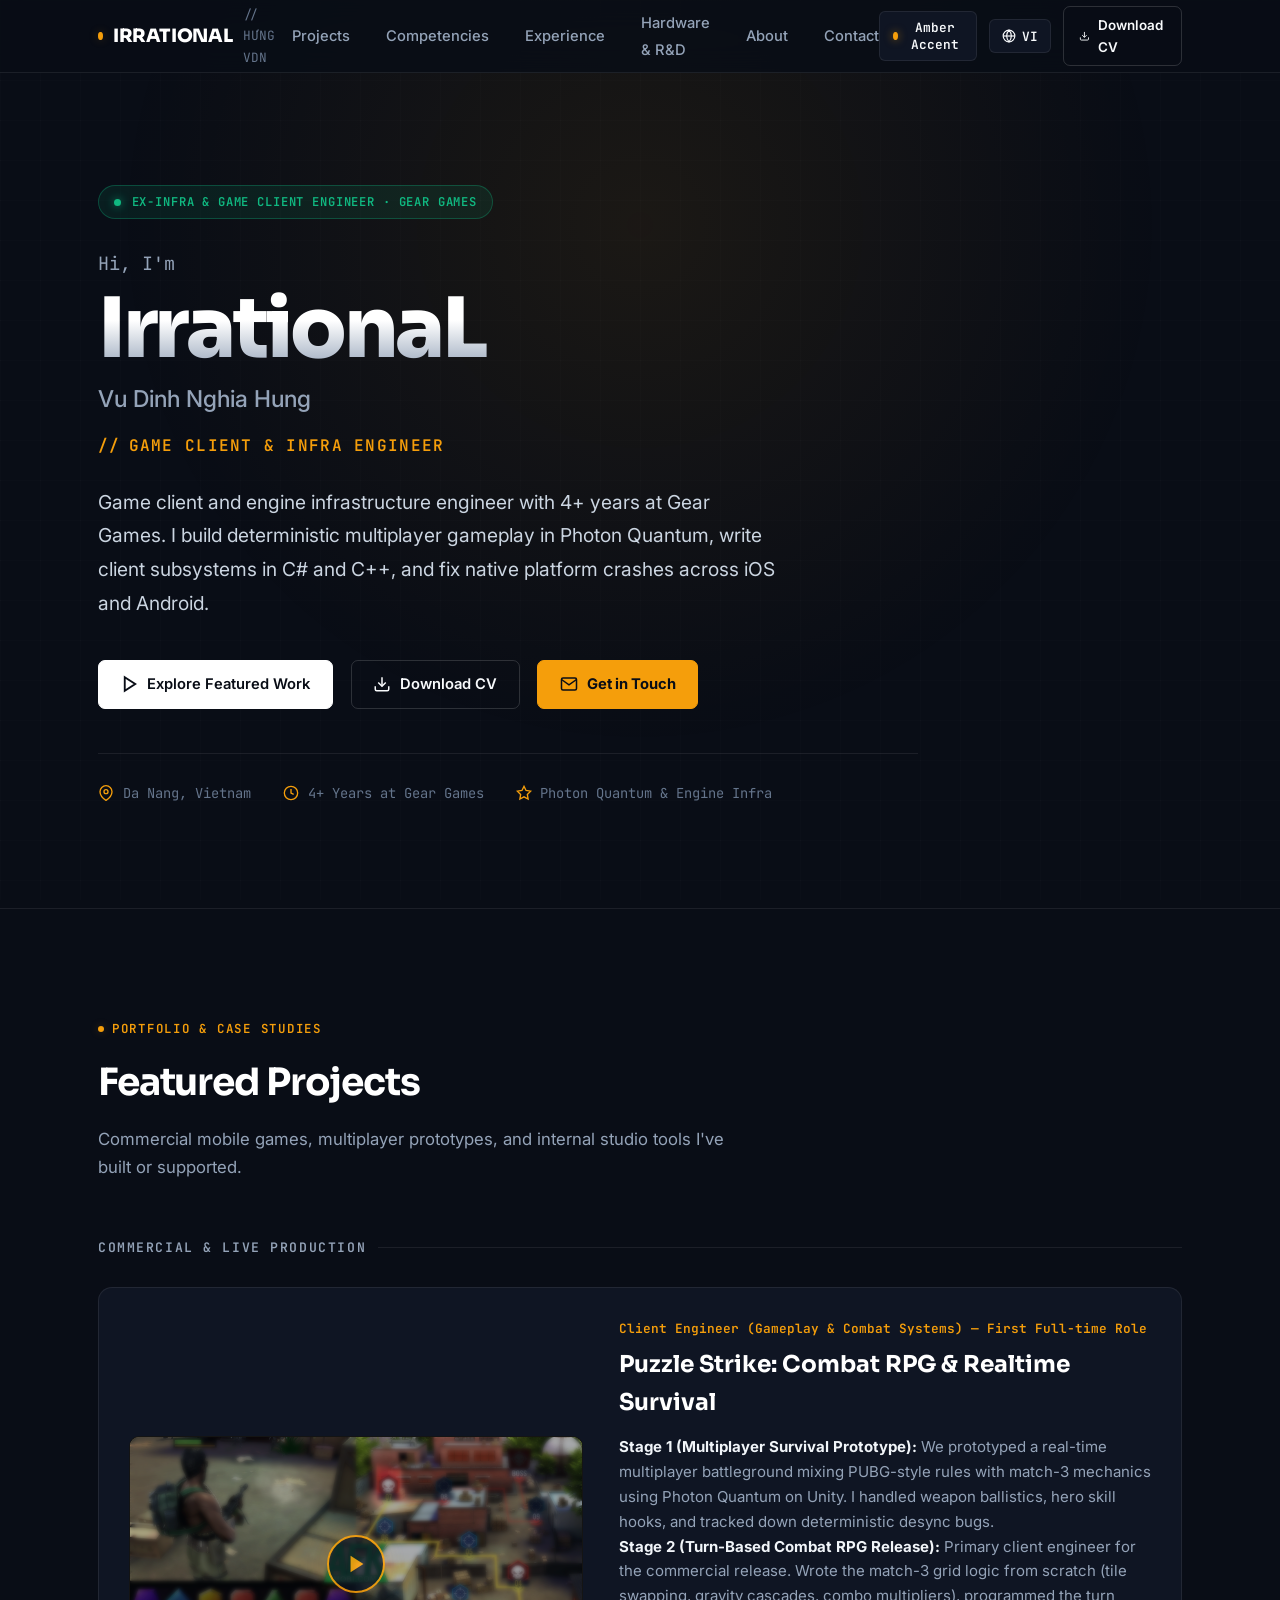
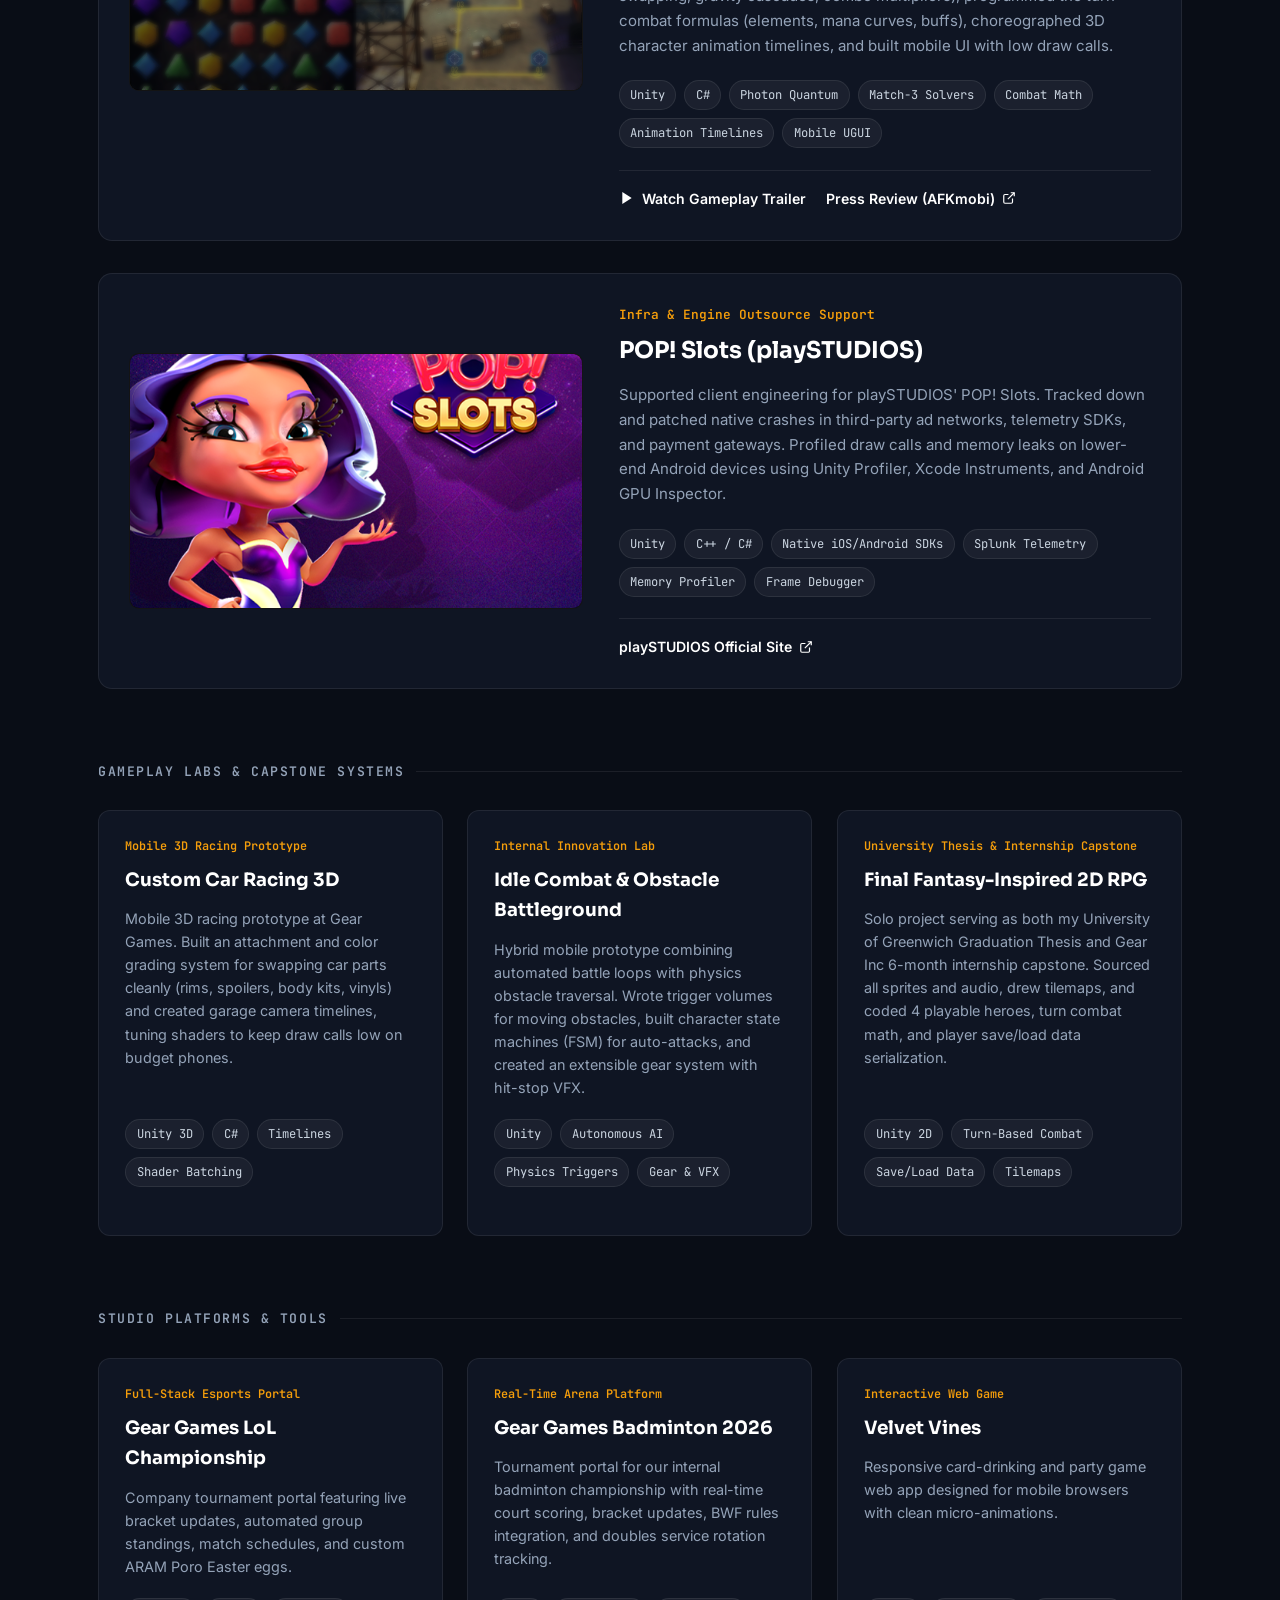
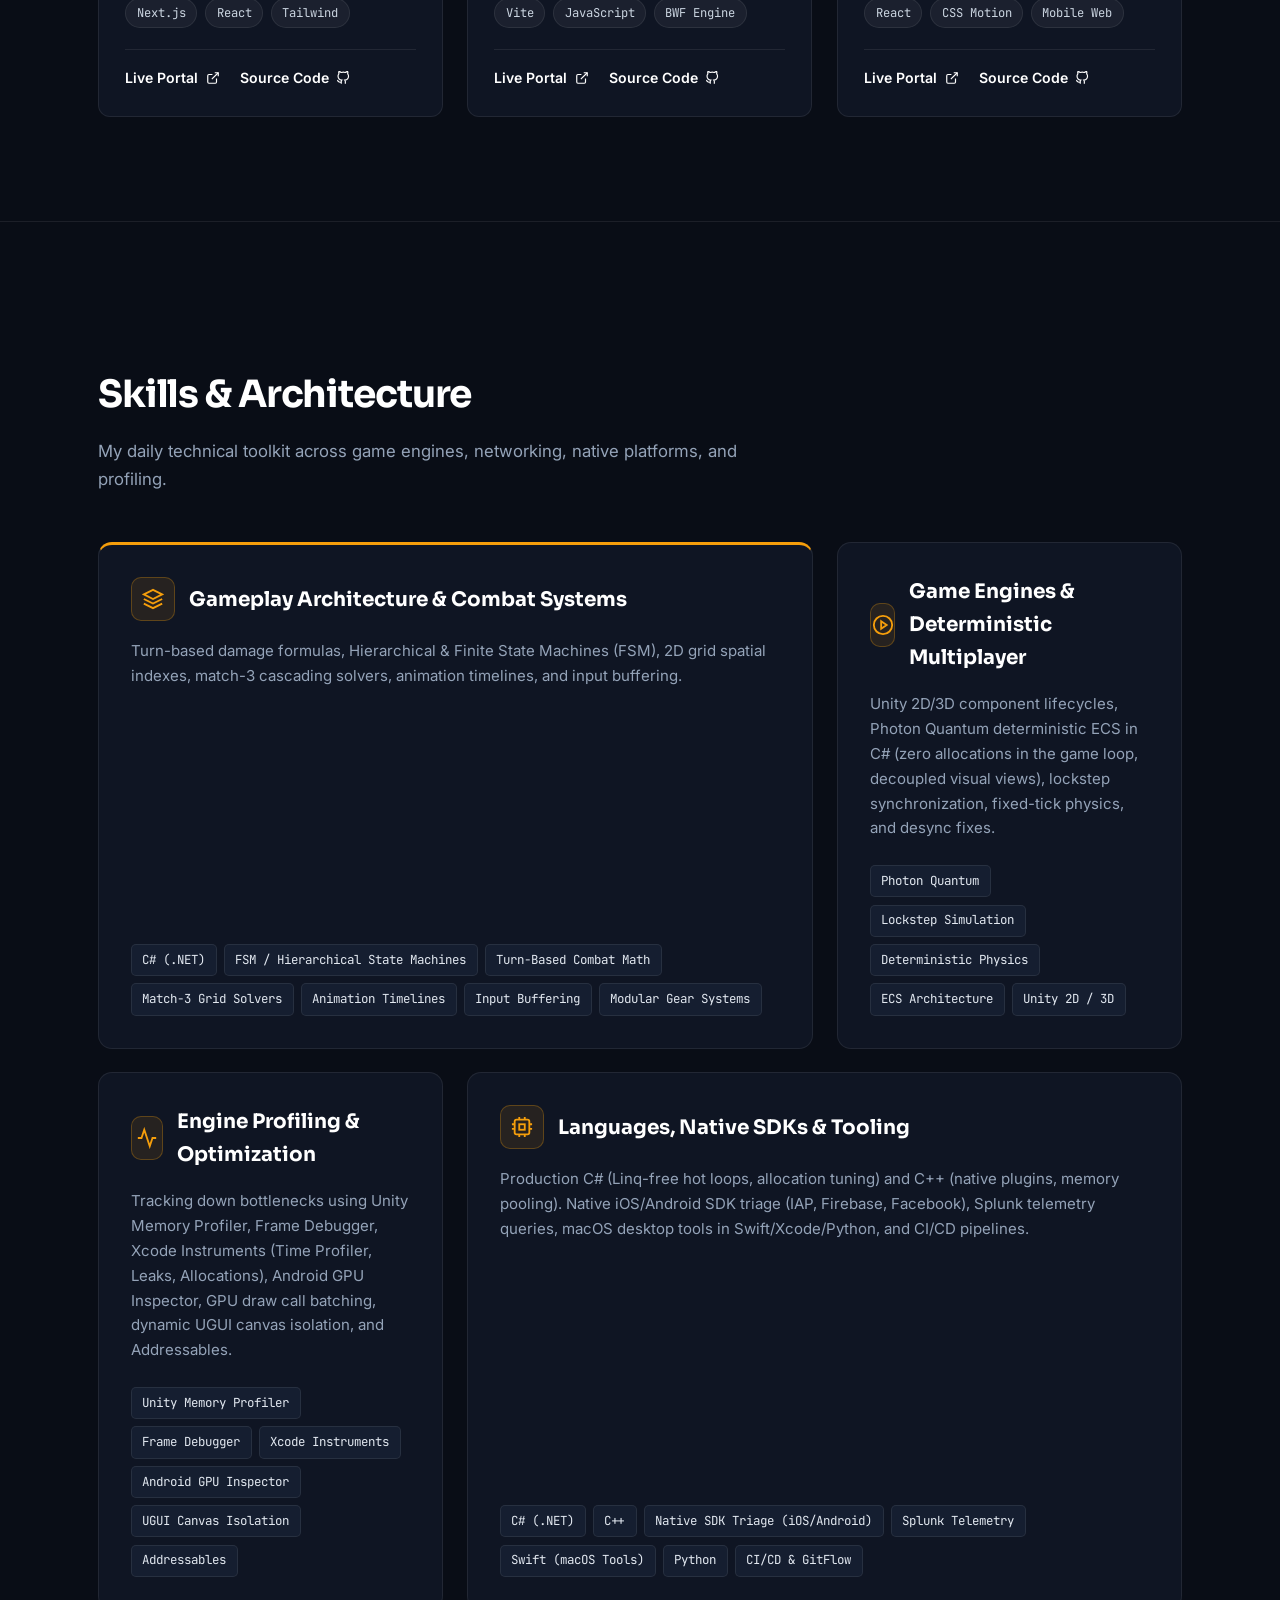
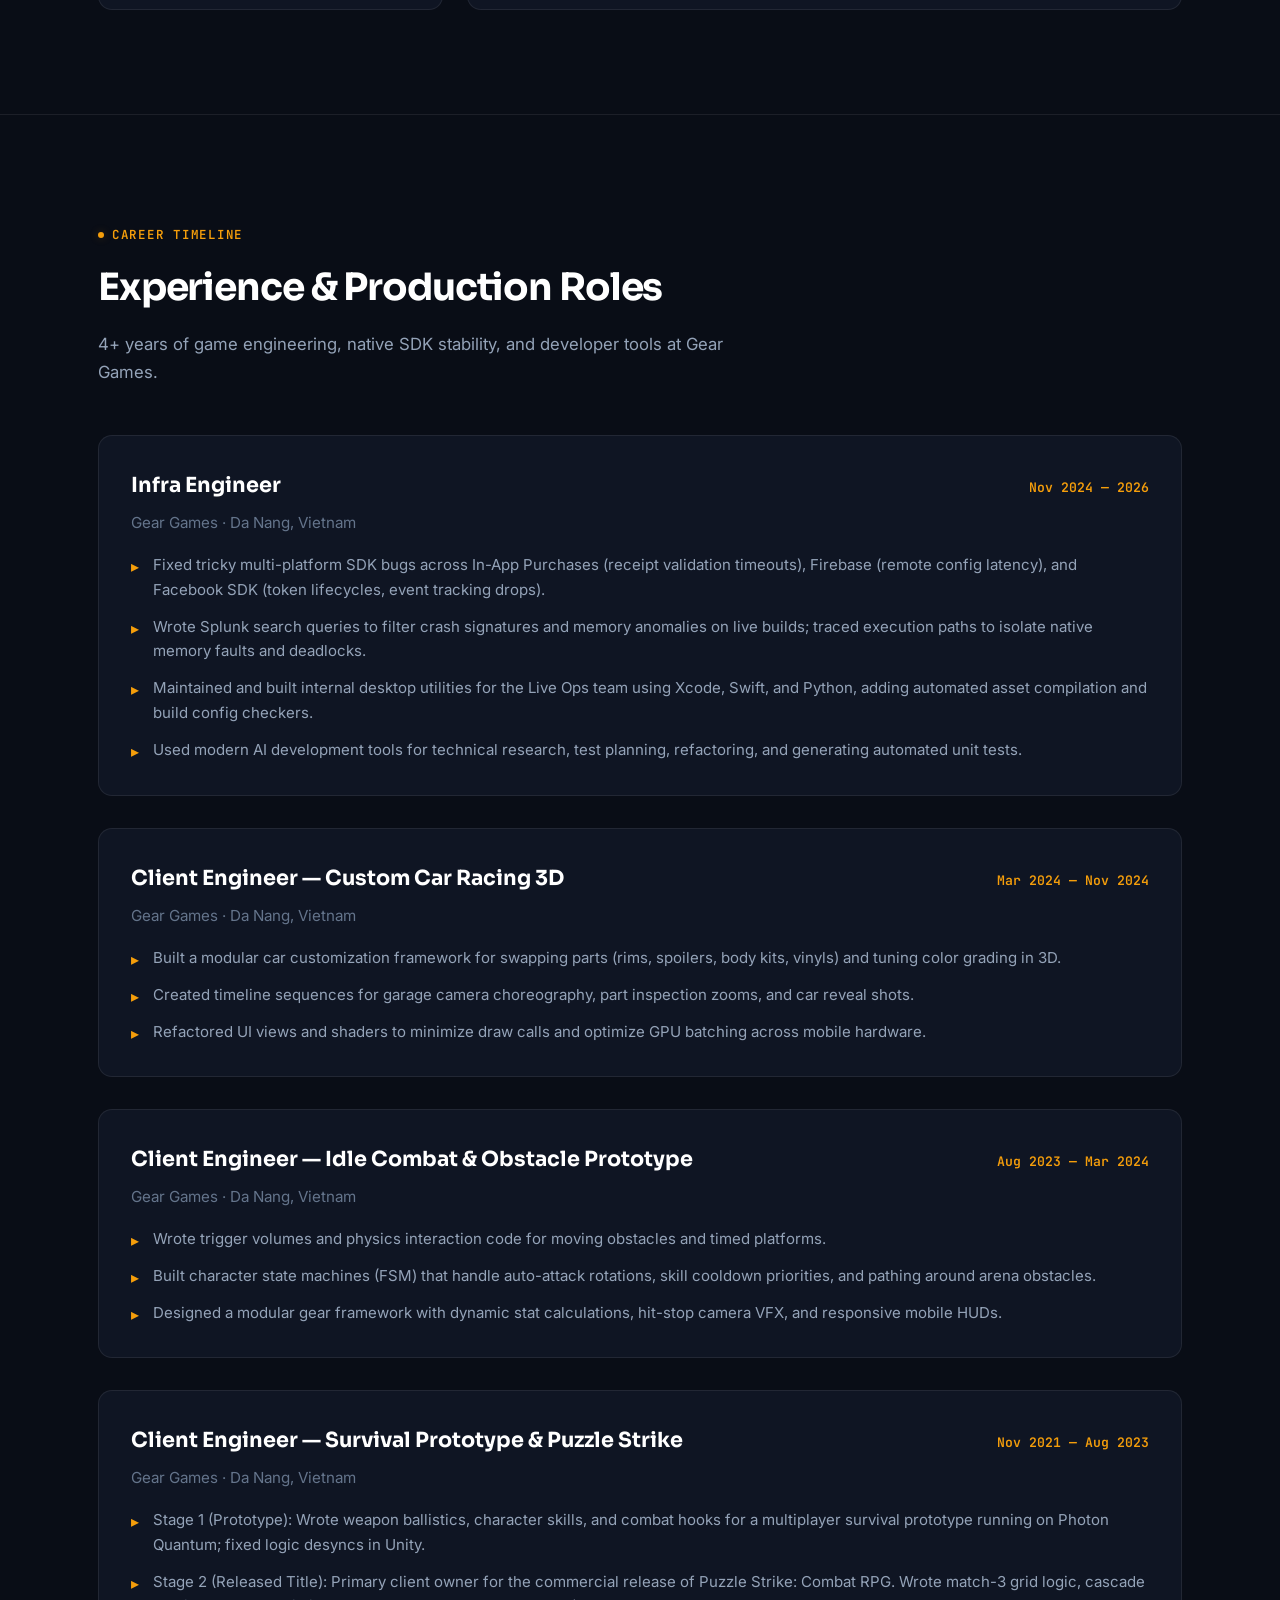
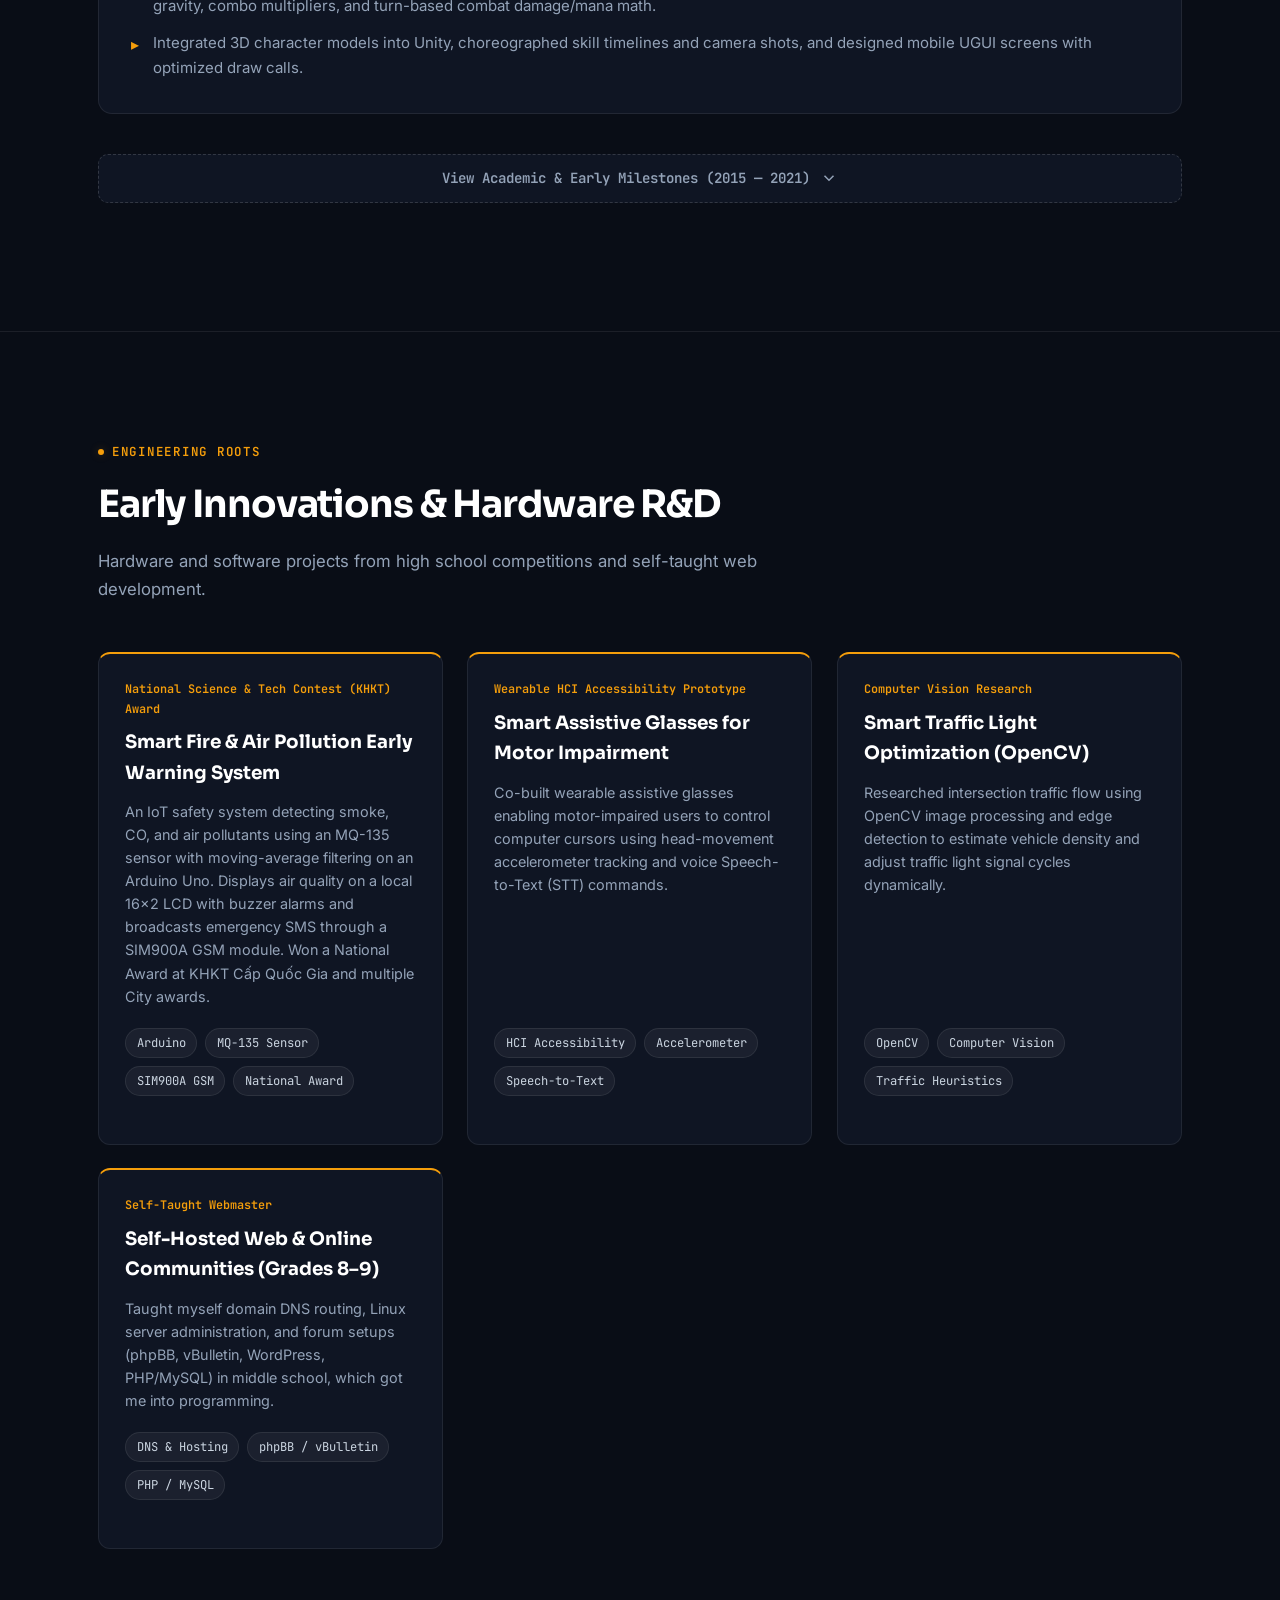
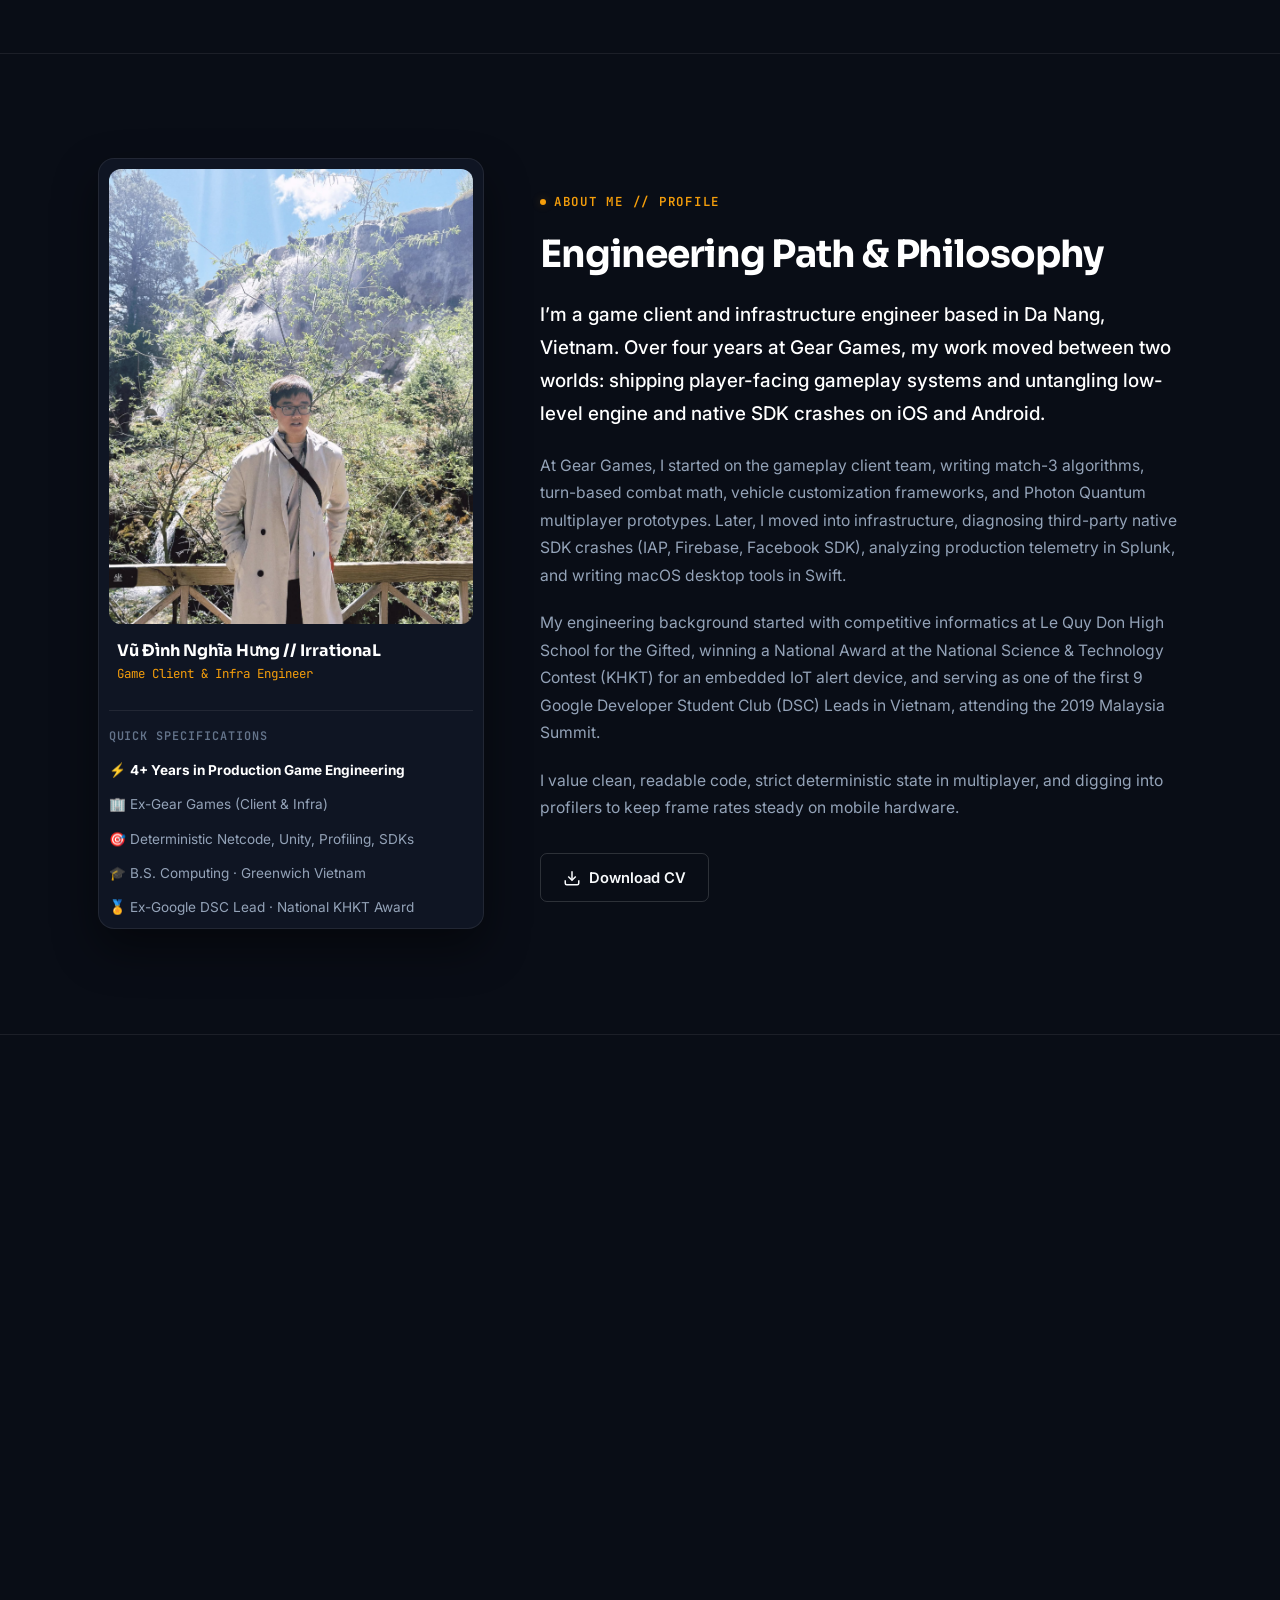
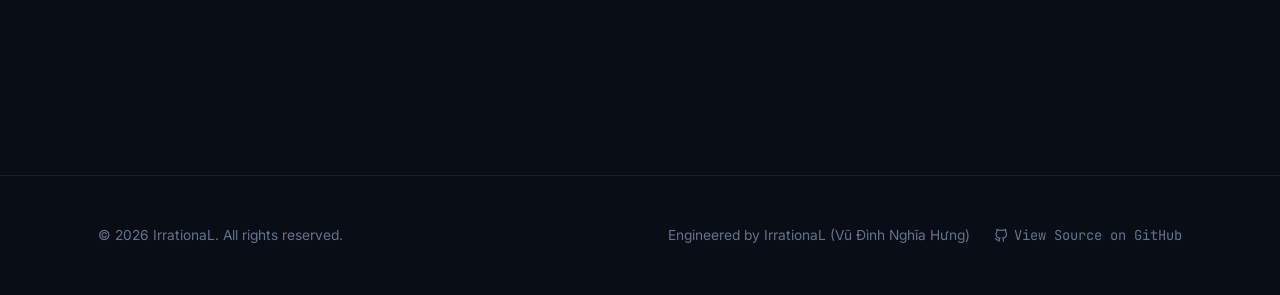
==== index.html @ 688d1150 "feat: humanize all prose across portfolio and i18n dictionaries (cut AI buzzwords, natural engineer " ====
<!DOCTYPE html>
<html lang="en" data-theme="amber">
<head>
  <meta charset="UTF-8" />
  <meta name="viewport" content="width=device-width, initial-scale=1.0" />
  <title>IrrationaL // Vũ Đình Nghĩa Hưng — GAME CLIENT & INFRA ENGINEER</title>
  <meta name="description" content="Portfolio of Vũ Đình Nghĩa Hưng (IrrationaL) - Game Client & Infra Engineer with 4+ years at Gear Games specializing in Unity, deterministic multiplayer (Photon Quantum), and native SDK infrastructure." />
  
  <link rel="preconnect" href="https://fonts.googleapis.com">
  <link rel="preconnect" href="https://fonts.gstatic.com" crossorigin>
  <link href="https://fonts.googleapis.com/css2?family=Inter:wght@300;400;500;600;700&family=JetBrains+Mono:wght@400;500;600&family=Sora:wght@400;600;700;800&display=swap" rel="stylesheet">
  <link rel="stylesheet" href="css/style.css" />
</head>
<body>

  <!-- Ambient Cursor-Follow Spotlight & Grid Pattern -->
  <div class="ambient-spotlight"></div>
  <div class="ambient-grid"></div>

  <div class="content-wrapper">

    <!-- Top Navigation Bar -->
    <header class="navbar">
      <div class="container nav-container">
        <a href="#hero" class="brand-logo">
          <span class="status-dot"></span>
          <span class="alias">IRRATIONAL</span>
          <span class="sub-alias">// HƯNG VDN</span>
        </a>

        <nav>
          <ul class="nav-links">
            <li><a href="#projects" class="nav-link" data-i18n="nav.projects">Projects</a></li>
            <li><a href="#skills" class="nav-link" data-i18n="nav.competencies">Competencies</a></li>
            <li><a href="#experience" class="nav-link" data-i18n="nav.experience">Experience</a></li>
            <li><a href="#innovations" class="nav-link" data-i18n="nav.innovations">Hardware & R&D</a></li>
            <li><a href="#about" class="nav-link" data-i18n="nav.about">About</a></li>
            <li><a href="#contact" class="nav-link" data-i18n="nav.contact">Contact</a></li>
          </ul>
        </nav>

        <div class="nav-actions">
          <!-- Live Theme Switcher (Amber <-> Cyan) -->
          <button id="theme-toggle-btn" class="btn-theme" title="Toggle Accent Color (Amber / Cyan)">
            <span class="theme-color-indicator"></span>
            <span class="theme-label">Amber Accent</span>
          </button>

          <!-- Language Switcher (EN <-> VI) -->
          <button id="lang-toggle" class="btn-lang" aria-label="Switch Language" title="Switch Language">
            <svg width="14" height="14" viewBox="0 0 24 24" fill="none" stroke="currentColor" stroke-width="2"><circle cx="12" cy="12" r="10"></circle><line x1="2" y1="12" x2="22" y2="12"></line><path d="M12 2a15.3 15.3 0 0 1 4 10 15.3 15.3 0 0 1-4 10 15.3 15.3 0 0 1-4-10 15.3 15.3 0 0 1 4-10z"></path></svg>
            <span class="lang-text">VI</span>
          </button>

          <a href="assets/cv.pdf" download="Vu_Dinh_Nghia_Hung_CV.pdf" class="btn btn-outline btn-cv-nav">
            <svg width="14" height="14" viewBox="0 0 24 24" fill="none" stroke="currentColor" stroke-width="2"><path d="M21 15v4a2 2 0 0 1-2 2H5a2 2 0 0 1-2-2v-4"></path><polyline points="7 10 12 15 17 10"></polyline><line x1="12" y1="15" x2="12" y2="3"></line></svg>
            <span data-i18n="nav.cv">Download CV</span>
          </a>

          <button id="mobile-menu-btn" class="mobile-menu-btn" aria-label="Open Navigation">
            <svg width="24" height="24" viewBox="0 0 24 24" fill="none" stroke="currentColor" stroke-width="2"><line x1="3" y1="12" x2="21" y2="12"></line><line x1="3" y1="6" x2="21" y2="6"></line><line x1="3" y1="18" x2="21" y2="18"></line></svg>
          </button>
        </div>
      </div>
    </header>

    <!-- Hero Section -->
    <section id="hero" class="hero">
      <div class="container">
        <div class="hero-content-centered reveal-on-scroll">
          
          <div class="hero-status-pill">
            <span class="status-beacon"></span>
            <span data-i18n="hero.status">EX-INFRA & GAME CLIENT ENGINEER · GEAR GAMES</span>
          </div>

          <p class="hero-intro" data-i18n="hero.intro">Hi, I'm</p>
          <h1 class="hero-title" data-i18n="hero.title">IrrationaL</h1>
          <h2 class="hero-realname" data-i18n="hero.realname">Vu Dinh Nghia Hung</h2>
          <div class="hero-role-tag">
            <span>//</span>
            <span data-i18n="hero.role">GAME CLIENT & INFRA ENGINEER</span>
          </div>

          <p class="hero-summary" data-i18n="hero.summary">
            Game client and engine infrastructure engineer with 4+ years at Gear Games. I build deterministic multiplayer gameplay in Photon Quantum, write client subsystems in C# and C++, and fix native platform crashes across iOS and Android.
          </p>

          <div class="hero-actions">
            <a href="#projects" class="btn btn-primary">
              <svg width="18" height="18" viewBox="0 0 24 24" fill="none" stroke="currentColor" stroke-width="2.5"><polygon points="5 3 19 12 5 21 5 3"></polygon></svg>
              <span data-i18n="hero.exploreWork">Explore Featured Work</span>
            </a>

            <a href="assets/cv.pdf" download="Vu_Dinh_Nghia_Hung_CV.pdf" class="btn btn-outline">
              <svg width="18" height="18" viewBox="0 0 24 24" fill="none" stroke="currentColor" stroke-width="2"><path d="M21 15v4a2 2 0 0 1-2 2H5a2 2 0 0 1-2-2v-4"></path><polyline points="7 10 12 15 17 10"></polyline><line x1="12" y1="15" x2="12" y2="3"></line></svg>
              <span data-i18n="hero.downloadCv">Download CV</span>
            </a>

            <a href="#contact" class="btn btn-accent">
              <svg width="18" height="18" viewBox="0 0 24 24" fill="none" stroke="currentColor" stroke-width="2"><path d="M4 4h16c1.1 0 2 .9 2 2v12c0 1.1-.9 2-2 2H4c-1.1 0-2-.9-2-2V6c0-1.1.9-2 2-2z"></path><polyline points="22,6 12,13 2,6"></polyline></svg>
              <span data-i18n="hero.getInTouch">Get in Touch</span>
            </a>
          </div>

          <div class="hero-meta-strip">
            <div class="meta-chip">
              <svg width="16" height="16" viewBox="0 0 24 24" fill="none" stroke="currentColor" stroke-width="2"><path d="M21 10c0 7-9 13-9 13s-9-6-9-13a9 9 0 0 1 18 0z"></path><circle cx="12" cy="10" r="3"></circle></svg>
              <span data-i18n="hero.location">Da Nang, Vietnam</span>
            </div>
            <div class="meta-chip">
              <svg width="16" height="16" viewBox="0 0 24 24" fill="none" stroke="currentColor" stroke-width="2"><circle cx="12" cy="12" r="10"></circle><polyline points="12 6 12 12 16 14"></polyline></svg>
              <span data-i18n="hero.experiencePill">4+ Years at Gear Games</span>
            </div>
            <div class="meta-chip">
              <svg width="16" height="16" viewBox="0 0 24 24" fill="none" stroke="currentColor" stroke-width="2"><polygon points="12 2 15.09 8.26 22 9.27 17 14.14 18.18 21.02 12 17.77 5.82 21.02 7 14.14 2 9.27 8.91 8.26 12 2"></polygon></svg>
              <span data-i18n="hero.focusPill">Photon Quantum & Engine Infra</span>
            </div>
          </div>

        </div>
      </div>
    </section>

    <!-- Projects Section -->
    <section id="projects" class="projects">
      <div class="container">
        <div class="section-tag reveal-on-scroll" data-i18n="projects.tag">PORTFOLIO & CASE STUDIES</div>
        <h2 class="section-title reveal-on-scroll" data-i18n="projects.title">Featured Projects</h2>
        <p class="section-desc reveal-on-scroll" data-i18n="projects.desc">Commercial mobile games, multiplayer prototypes, and internal studio tools I've built or supported.</p>

        <!-- Group 1: Commercial Releases -->
        <div class="projects-group-header reveal-on-scroll">
          <span class="projects-group-label" data-i18n="projects.shippedLabel">COMMERCIAL & LIVE PRODUCTION</span>
          <span class="projects-group-line"></span>
        </div>

        <div class="featured-projects-list">
          
          <!-- Project 1: Puzzle Strike -->
          <div class="project-row reveal-on-scroll">
            <div class="project-media-wrapper">
              <img src="assets/projects/puzzlestrike-1.jpg" alt="Puzzle Strike: Combat RPG" class="project-thumbnail" />
              <button id="play-puzzlestrike-trailer" class="video-play-overlay" aria-label="Play Gameplay Trailer" title="Watch Gameplay Video">
                <div class="play-circle">
                  <svg width="22" height="22" viewBox="0 0 24 24" fill="currentColor"><polygon points="5 3 19 12 5 21 5 3"></polygon></svg>
                </div>
              </button>
            </div>

            <div class="project-info">
              <div class="project-role-badge" data-i18n="projects.p1Role">Client Engineer (Gameplay & Combat Systems) — First Full-time Role</div>
              <h3 class="project-heading" data-i18n="projects.p1Title">Puzzle Strike: Combat RPG & Realtime Survival</h3>
              <p class="project-body" data-i18n="projects.p1Desc">
                <strong>Stage 1 (Multiplayer Survival Prototype):</strong> We prototyped a real-time multiplayer battleground mixing PUBG-style rules with match-3 mechanics using Photon Quantum on Unity. I handled weapon ballistics, hero skill hooks, and tracked down deterministic desync bugs.<br/>
                <strong>Stage 2 (Turn-Based Combat RPG Release):</strong> Primary client engineer for the commercial release. Wrote the match-3 grid logic from scratch (tile swapping, gravity cascades, combo multipliers), programmed the turn combat formulas (elements, mana curves, buffs), choreographed 3D character animation timelines, and built mobile UI with low draw calls.
              </p>
              
              <div class="tech-capsule-row">
                <span class="tech-capsule">Unity</span>
                <span class="tech-capsule">C#</span>
                <span class="tech-capsule">Photon Quantum</span>
                <span class="tech-capsule">Match-3 Solvers</span>
                <span class="tech-capsule">Combat Math</span>
                <span class="tech-capsule">Animation Timelines</span>
                <span class="tech-capsule">Mobile UGUI</span>
              </div>

              <div class="project-action-links">
                <a href="#" id="play-puzzlestrike-trailer-link" class="action-link" onclick="document.getElementById('play-puzzlestrike-trailer').click(); return false;">
                  <svg width="16" height="16" viewBox="0 0 24 24" fill="currentColor"><polygon points="5 3 19 12 5 21 5 3"></polygon></svg>
                  <span data-i18n="projects.watchTrailer">Watch Gameplay Trailer</span>
                </a>

                <a href="https://afkmobi.com/puzzle-strike-combat-rpg-game-xep-hinh-giai-do-phong-cach-match-3.html" target="_blank" rel="noopener noreferrer" class="action-link">
                  <span data-i18n="projects.newsCoverage">Press Review (AFKmobi)</span>
                  <svg width="14" height="14" viewBox="0 0 24 24" fill="none" stroke="currentColor" stroke-width="2"><path d="M18 13v6a2 2 0 0 1-2 2H5a2 2 0 0 1-2-2V8a2 2 0 0 1 2-2h6"></path><polyline points="15 3 21 3 21 9"></polyline><line x1="10" y1="14" x2="21" y2="3"></line></svg>
                </a>
              </div>
            </div>
          </div>

          <!-- Project 2: POP! Slots -->
          <div class="project-row reveal-on-scroll">
            <div class="project-media-wrapper">
              <img src="assets/projects/popslots.png" alt="POP! Slots (playSTUDIOS)" class="project-thumbnail" />
            </div>

            <div class="project-info">
              <div class="project-role-badge" data-i18n="projects.p2Role">Infra & Engine Outsource Support</div>
              <h3 class="project-heading" data-i18n="projects.p2Title">POP! Slots (playSTUDIOS)</h3>
              <p class="project-body" data-i18n="projects.p2Desc">
                Supported client engineering for playSTUDIOS' POP! Slots. Tracked down and patched native crashes in third-party ad networks, telemetry SDKs, and payment gateways. Profiled draw calls and memory leaks on lower-end Android devices using Unity Profiler, Xcode Instruments, and Android GPU Inspector.
              </p>

              <div class="tech-capsule-row">
                <span class="tech-capsule">Unity</span>
                <span class="tech-capsule">C++ / C#</span>
                <span class="tech-capsule">Native iOS/Android SDKs</span>
                <span class="tech-capsule">Splunk Telemetry</span>
                <span class="tech-capsule">Memory Profiler</span>
                <span class="tech-capsule">Frame Debugger</span>
              </div>

              <div class="project-action-links">
                <a href="https://www.playstudios.com/pop-slots/" target="_blank" rel="noopener noreferrer" class="action-link">
                  <span data-i18n="projects.officialSite">playSTUDIOS Official Site</span>
                  <svg width="14" height="14" viewBox="0 0 24 24" fill="none" stroke="currentColor" stroke-width="2"><path d="M18 13v6a2 2 0 0 1-2 2H5a2 2 0 0 1-2-2V8a2 2 0 0 1 2-2h6"></path><polyline points="15 3 21 3 21 9"></polyline><line x1="10" y1="14" x2="21" y2="3"></line></svg>
                </a>
              </div>
            </div>
          </div>

        </div>

        <!-- Group 2: Prototypes & Labs -->
        <div class="projects-group-header reveal-on-scroll" style="margin-top: 4.5rem;">
          <span class="projects-group-label" data-i18n="projects.prototypesLabel">GAMEPLAY LABS & CAPSTONE SYSTEMS</span>
          <span class="projects-group-line"></span>
        </div>

        <div class="secondary-projects-grid">
          <!-- Card 3: Custom Car Racing -->
          <div class="secondary-card reveal-on-scroll delay-1">
            <div class="sec-category-label" data-i18n="projects.p3Role">Mobile 3D Racing Prototype</div>
            <h4 class="sec-title" data-i18n="projects.p3Title">Custom Car Racing 3D</h4>
            <p class="sec-desc" data-i18n="projects.p3Desc">
              Mobile 3D racing prototype at Gear Games. Built an attachment and color grading system for swapping car parts cleanly (rims, spoilers, body kits, vinyls) and created garage camera timelines, tuning shaders to keep draw calls low on budget phones.
            </p>
            <div class="tech-capsule-row">
              <span class="tech-capsule">Unity 3D</span>
              <span class="tech-capsule">C#</span>
              <span class="tech-capsule">Timelines</span>
              <span class="tech-capsule">Shader Batching</span>
            </div>
          </div>

          <!-- Card 4: Idle Combat & Obstacles -->
          <div class="secondary-card reveal-on-scroll delay-2">
            <div class="sec-category-label" data-i18n="projects.p4Role">Internal Innovation Lab</div>
            <h4 class="sec-title" data-i18n="projects.p4Title">Idle Combat & Obstacle Battleground</h4>
            <p class="sec-desc" data-i18n="projects.p4Desc">
              Hybrid mobile prototype combining automated battle loops with physics obstacle traversal. Wrote trigger volumes for moving obstacles, built character state machines (FSM) for auto-attacks, and created an extensible gear system with hit-stop VFX.
            </p>
            <div class="tech-capsule-row">
              <span class="tech-capsule">Unity</span>
              <span class="tech-capsule">Autonomous AI</span>
              <span class="tech-capsule">Physics Triggers</span>
              <span class="tech-capsule">Gear & VFX</span>
            </div>
          </div>

          <!-- Card 5: Final Fantasy RPG Capstone -->
          <div class="secondary-card reveal-on-scroll delay-3">
            <div class="sec-category-label" data-i18n="projects.p5Role">University Thesis & Internship Capstone</div>
            <h4 class="sec-title" data-i18n="projects.p5Title">Final Fantasy-Inspired 2D RPG</h4>
            <p class="sec-desc" data-i18n="projects.p5Desc">
              Solo project serving as both my University of Greenwich Graduation Thesis and Gear Inc 6-month internship capstone. Sourced all sprites and audio, drew tilemaps, and coded 4 playable heroes, turn combat math, and player save/load data serialization.
            </p>
            <div class="tech-capsule-row">
              <span class="tech-capsule">Unity 2D</span>
              <span class="tech-capsule">Turn-Based Combat</span>
              <span class="tech-capsule">Save/Load Data</span>
              <span class="tech-capsule">Tilemaps</span>
            </div>
          </div>
        </div>

        <!-- Group 3: Studio Web Platforms -->
        <div class="projects-group-header reveal-on-scroll" style="margin-top: 4.5rem;">
          <span class="projects-group-label" data-i18n="projects.platformsLabel">STUDIO PLATFORMS & TOOLS</span>
          <span class="projects-group-line"></span>
        </div>

        <div class="secondary-projects-grid">
          <!-- Web 1: LoL Tournament -->
          <div class="secondary-card reveal-on-scroll delay-1">
            <div class="sec-category-label" data-i18n="projects.p6Role">Full-Stack Esports Portal</div>
            <h4 class="sec-title" data-i18n="projects.p6Title">Gear Games LoL Championship</h4>
            <p class="sec-desc" data-i18n="projects.p6Desc">
              Company tournament portal featuring live bracket updates, automated group standings, match schedules, and custom ARAM Poro Easter eggs.
            </p>
            <div class="tech-capsule-row">
              <span class="tech-capsule">Next.js</span>
              <span class="tech-capsule">React</span>
              <span class="tech-capsule">Tailwind</span>
            </div>
            <div class="project-action-links" style="margin-top: auto;">
              <a href="https://gg-lol-tournament.vercel.app/" target="_blank" rel="noopener noreferrer" class="action-link">
                <span data-i18n="projects.liveDemo">Live Portal</span>
                <svg width="14" height="14" viewBox="0 0 24 24" fill="none" stroke="currentColor" stroke-width="2"><path d="M18 13v6a2 2 0 0 1-2 2H5a2 2 0 0 1-2-2V8a2 2 0 0 1 2-2h6"></path><polyline points="15 3 21 3 21 9"></polyline><line x1="10" y1="14" x2="21" y2="3"></line></svg>
              </a>
              <a href="https://github.com/hungvdn1314/gg-lol-tournament" target="_blank" rel="noopener noreferrer" class="action-link">
                <span data-i18n="projects.sourceCode">Source Code</span>
                <svg width="14" height="14" viewBox="0 0 24 24" fill="none" stroke="currentColor" stroke-width="2"><path d="M9 19c-5 1.5-5-2.5-7-3m14 6v-3.87a3.37 3.37 0 0 0-.94-2.61c3.14-.35 6.44-1.54 6.44-7A5.44 5.44 0 0 0 20 4.77 5.07 5.07 0 0 0 19.91 1S18.73.65 16 2.48a13.38 13.38 0 0 0-7 0C6.27.65 5.09 1 5.09 1A5.07 5.07 0 0 0 5 4.77a5.44 5.44 0 0 0-1.5 3.78c0 5.42 3.3 6.61 6.44 7A3.37 3.37 0 0 0 9 18.13V22"></path></svg>
              </a>
            </div>
          </div>

          <!-- Web 2: Badminton Tournament -->
          <div class="secondary-card reveal-on-scroll delay-2">
            <div class="sec-category-label" data-i18n="projects.p7Role">Real-Time Arena Platform</div>
            <h4 class="sec-title" data-i18n="projects.p7Title">Gear Games Badminton 2026</h4>
            <p class="sec-desc" data-i18n="projects.p7Desc">
              Tournament portal for our internal badminton championship with real-time court scoring, bracket updates, BWF rules integration, and doubles service rotation tracking.
            </p>
            <div class="tech-capsule-row">
              <span class="tech-capsule">Vite</span>
              <span class="tech-capsule">JavaScript</span>
              <span class="tech-capsule">BWF Engine</span>
            </div>
            <div class="project-action-links" style="margin-top: auto;">
              <a href="https://badminton-tournament-gear.vercel.app/" target="_blank" rel="noopener noreferrer" class="action-link">
                <span data-i18n="projects.liveDemo">Live Portal</span>
                <svg width="14" height="14" viewBox="0 0 24 24" fill="none" stroke="currentColor" stroke-width="2"><path d="M18 13v6a2 2 0 0 1-2 2H5a2 2 0 0 1-2-2V8a2 2 0 0 1 2-2h6"></path><polyline points="15 3 21 3 21 9"></polyline><line x1="10" y1="14" x2="21" y2="3"></line></svg>
              </a>
              <a href="https://github.com/hungvdn1314/badminton_tournament" target="_blank" rel="noopener noreferrer" class="action-link">
                <span data-i18n="projects.sourceCode">Source Code</span>
                <svg width="14" height="14" viewBox="0 0 24 24" fill="none" stroke="currentColor" stroke-width="2"><path d="M9 19c-5 1.5-5-2.5-7-3m14 6v-3.87a3.37 3.37 0 0 0-.94-2.61c3.14-.35 6.44-1.54 6.44-7A5.44 5.44 0 0 0 20 4.77 5.07 5.07 0 0 0 19.91 1S18.73.65 16 2.48a13.38 13.38 0 0 0-7 0C6.27.65 5.09 1 5.09 1A5.07 5.07 0 0 0 5 4.77a5.44 5.44 0 0 0-1.5 3.78c0 5.42 3.3 6.61 6.44 7A3.37 3.37 0 0 0 9 18.13V22"></path></svg>
              </a>
            </div>
          </div>

          <!-- Web 3: Velvet Vines -->
          <div class="secondary-card reveal-on-scroll delay-3">
            <div class="sec-category-label" data-i18n="projects.p8Role">Interactive Web Game</div>
            <h4 class="sec-title" data-i18n="projects.p8Title">Velvet Vines</h4>
            <p class="sec-desc" data-i18n="projects.p8Desc">
              Responsive card-drinking and party game web app designed for mobile browsers with clean micro-animations.
            </p>
            <div class="tech-capsule-row">
              <span class="tech-capsule">React</span>
              <span class="tech-capsule">CSS Motion</span>
              <span class="tech-capsule">Mobile Web</span>
            </div>
            <div class="project-action-links" style="margin-top: auto;">
              <a href="https://velvet-vines.vercel.app/" target="_blank" rel="noopener noreferrer" class="action-link">
                <span data-i18n="projects.liveDemo">Live Portal</span>
                <svg width="14" height="14" viewBox="0 0 24 24" fill="none" stroke="currentColor" stroke-width="2"><path d="M18 13v6a2 2 0 0 1-2 2H5a2 2 0 0 1-2-2V8a2 2 0 0 1 2-2h6"></path><polyline points="15 3 21 3 21 9"></polyline><line x1="10" y1="14" x2="21" y2="3"></line></svg>
              </a>
              <a href="https://github.com/hungvdn1314/velvet-vines" target="_blank" rel="noopener noreferrer" class="action-link">
                <span data-i18n="projects.sourceCode">Source Code</span>
                <svg width="14" height="14" viewBox="0 0 24 24" fill="none" stroke="currentColor" stroke-width="2"><path d="M9 19c-5 1.5-5-2.5-7-3m14 6v-3.87a3.37 3.37 0 0 0-.94-2.61c3.14-.35 6.44-1.54 6.44-7A5.44 5.44 0 0 0 20 4.77 5.07 5.07 0 0 0 19.91 1S18.73.65 16 2.48a13.38 13.38 0 0 0-7 0C6.27.65 5.09 1 5.09 1A5.07 5.07 0 0 0 5 4.77a5.44 5.44 0 0 0-1.5 3.78c0 5.42 3.3 6.61 6.44 7A3.37 3.37 0 0 0 9 18.13V22"></path></svg>
              </a>
            </div>
          </div>
        </div>

      </div>
    </section>

    <!-- Engineering Competencies -->
    <section id="skills" class="skills">
      <div class="container">
        <div class="section-tag reveal-on-scroll" data-i18n="skills.tag">TECHNICAL STACK</div>
        <h2 class="section-title reveal-on-scroll" data-i18n="skills.title">Skills & Architecture</h2>
        <p class="section-desc reveal-on-scroll" data-i18n="skills.desc">My daily technical toolkit across game engines, networking, native platforms, and profiling.</p>

        <div class="bento-grid">
          
          <!-- Card 1: Featured Wide Card -->
          <div class="bento-card bento-featured reveal-on-scroll">
            <div class="bento-header">
              <div class="bento-icon">
                <svg width="22" height="22" viewBox="0 0 24 24" fill="none" stroke="currentColor" stroke-width="2"><polygon points="12 2 2 7 12 12 22 7 12 2"></polygon><polyline points="2 17 12 22 22 17"></polyline><polyline points="2 12 12 17 22 12"></polyline></svg>
              </div>
              <h3 class="bento-title" data-i18n="skills.comp1Title">Gameplay Architecture & Combat Systems</h3>
            </div>
            <p class="bento-body" data-i18n="skills.comp1Desc">
              Turn-based damage formulas, Hierarchical & Finite State Machines (FSM), 2D grid spatial indexes, match-3 cascading solvers, animation timelines, and input buffering.
            </p>
            <div class="bento-pill-group">
              <span class="bento-pill">C# (.NET)</span>
              <span class="bento-pill">FSM / Hierarchical State Machines</span>
              <span class="bento-pill">Turn-Based Combat Math</span>
              <span class="bento-pill">Match-3 Grid Solvers</span>
              <span class="bento-pill">Animation Timelines</span>
              <span class="bento-pill">Input Buffering</span>
              <span class="bento-pill">Modular Gear Systems</span>
            </div>
          </div>

          <!-- Card 2: Deterministic Netcode -->
          <div class="bento-card reveal-on-scroll delay-1">
            <div class="bento-header">
              <div class="bento-icon">
                <svg width="22" height="22" viewBox="0 0 24 24" fill="none" stroke="currentColor" stroke-width="2"><circle cx="12" cy="12" r="10"></circle><polygon points="10 8 16 12 10 16 10 8"></polygon></svg>
              </div>
              <h3 class="bento-title" data-i18n="skills.comp2Title">Game Engines & Deterministic Multiplayer</h3>
            </div>
            <p class="bento-body" data-i18n="skills.comp2Desc">
              Unity 2D/3D component lifecycles, Photon Quantum deterministic ECS in C# (zero allocations in the game loop, decoupled visual views), lockstep synchronization, fixed-tick physics, and desync fixes.
            </p>
            <div class="bento-pill-group">
              <span class="bento-pill">Photon Quantum</span>
              <span class="bento-pill">Lockstep Simulation</span>
              <span class="bento-pill">Deterministic Physics</span>
              <span class="bento-pill">ECS Architecture</span>
              <span class="bento-pill">Unity 2D / 3D</span>
            </div>
          </div>

          <!-- Card 3: Profiling & Optimization -->
          <div class="bento-card reveal-on-scroll delay-2">
            <div class="bento-header">
              <div class="bento-icon">
                <svg width="22" height="22" viewBox="0 0 24 24" fill="none" stroke="currentColor" stroke-width="2"><polyline points="22 12 18 12 15 21 9 3 6 12 2 12"></polyline></svg>
              </div>
              <h3 class="bento-title" data-i18n="skills.comp3Title">Engine Profiling & Optimization</h3>
            </div>
            <p class="bento-body" data-i18n="skills.comp3Desc">
              Tracking down bottlenecks using Unity Memory Profiler, Frame Debugger, Xcode Instruments (Time Profiler, Leaks, Allocations), Android GPU Inspector, GPU draw call batching, dynamic UGUI canvas isolation, and Addressables.
            </p>
            <div class="bento-pill-group">
              <span class="bento-pill">Unity Memory Profiler</span>
              <span class="bento-pill">Frame Debugger</span>
              <span class="bento-pill">Xcode Instruments</span>
              <span class="bento-pill">Android GPU Inspector</span>
              <span class="bento-pill">UGUI Canvas Isolation</span>
              <span class="bento-pill">Addressables</span>
            </div>
          </div>

          <!-- Card 4: Languages, Native SDKs & Tooling -->
          <div class="bento-card reveal-on-scroll delay-3" style="grid-column: span 2;">
            <div class="bento-header">
              <div class="bento-icon">
                <svg width="22" height="22" viewBox="0 0 24 24" fill="none" stroke="currentColor" stroke-width="2"><rect x="4" y="4" width="16" height="16" rx="2" ry="2"></rect><rect x="9" y="9" width="6" height="6"></rect><line x1="9" y1="1" x2="9" y2="4"></line><line x1="15" y1="1" x2="15" y2="4"></line><line x1="9" y1="20" x2="9" y2="23"></line><line x1="15" y1="20" x2="15" y2="23"></line><line x1="20" y1="9" x2="23" y2="9"></line><line x1="20" y1="14" x2="23" y2="14"></line><line x1="1" y1="9" x2="4" y2="9"></line><line x1="1" y1="14" x2="4" y2="14"></line></svg>
              </div>
              <h3 class="bento-title" data-i18n="skills.comp4Title">Languages, Native SDKs & Tooling</h3>
            </div>
            <p class="bento-body" data-i18n="skills.comp4Desc">
              Production C# (Linq-free hot loops, allocation tuning) and C++ (native plugins, memory pooling). Native iOS/Android SDK triage (IAP, Firebase, Facebook), Splunk telemetry queries, macOS desktop tools in Swift/Xcode/Python, and CI/CD pipelines.
            </p>
            <div class="bento-pill-group">
              <span class="bento-pill">C# (.NET)</span>
              <span class="bento-pill">C++</span>
              <span class="bento-pill">Native SDK Triage (iOS/Android)</span>
              <span class="bento-pill">Splunk Telemetry</span>
              <span class="bento-pill">Swift (macOS Tools)</span>
              <span class="bento-pill">Python</span>
              <span class="bento-pill">CI/CD & GitFlow</span>
            </div>
          </div>

        </div>
      </div>
    </section>

    <!-- Experience Section -->
    <section id="experience" class="experience">
      <div class="container">
        <div class="section-tag reveal-on-scroll" data-i18n="experience.tag">CAREER TIMELINE</div>
        <h2 class="section-title reveal-on-scroll" data-i18n="experience.title">Experience & Production Roles</h2>
        <p class="section-desc reveal-on-scroll" data-i18n="experience.desc">4+ years of game engineering, native SDK stability, and developer tools at Gear Games.</p>

        <!-- Featured Production Era -->
        <div class="experience-list">
          
          <!-- Job 1: Infra Engineer -->
          <div class="exp-card reveal-on-scroll">
            <div class="exp-top-row">
              <h3 class="exp-role-title" data-i18n="experience.job1Role">Infra Engineer</h3>
              <span class="exp-date-badge" data-i18n="experience.job1Date">Nov 2024 — 2026</span>
            </div>
            <div class="exp-company" data-i18n="experience.job1Company">Gear Games · Da Nang, Vietnam</div>
            <ul class="exp-bullets">
              <li data-i18n="experience.job1Bullets.0">Fixed tricky multi-platform SDK bugs across In-App Purchases (receipt validation timeouts), Firebase (remote config latency), and Facebook SDK (token lifecycles, event tracking drops).</li>
              <li data-i18n="experience.job1Bullets.1">Wrote Splunk search queries to filter crash signatures and memory anomalies on live builds; traced execution paths to isolate native memory faults and deadlocks.</li>
              <li data-i18n="experience.job1Bullets.2">Maintained and built internal desktop utilities for the Live Ops team using Xcode, Swift, and Python, adding automated asset compilation and build config checkers.</li>
              <li data-i18n="experience.job1Bullets.3">Used modern AI development tools for technical research, test planning, refactoring, and generating automated unit tests.</li>
            </ul>
          </div>

          <!-- Job 2: Custom Car Racing -->
          <div class="exp-card reveal-on-scroll">
            <div class="exp-top-row">
              <h3 class="exp-role-title" data-i18n="experience.job2Role">Client Engineer — Custom Car Racing 3D</h3>
              <span class="exp-date-badge" data-i18n="experience.job2Date">Mar 2024 — Nov 2024</span>
            </div>
            <div class="exp-company" data-i18n="experience.job2Company">Gear Games · Da Nang, Vietnam</div>
            <ul class="exp-bullets">
              <li data-i18n="experience.job2Bullets.0">Built a modular car customization framework for swapping parts (rims, spoilers, body kits, vinyls) and tuning color grading in 3D.</li>
              <li data-i18n="experience.job2Bullets.1">Created timeline sequences for garage camera choreography, part inspection zooms, and car reveal shots.</li>
              <li data-i18n="experience.job2Bullets.2">Refactored UI views and shaders to minimize draw calls and optimize GPU batching across mobile hardware.</li>
            </ul>
          </div>

          <!-- Job 3: Idle Combat & Obstacles -->
          <div class="exp-card reveal-on-scroll">
            <div class="exp-top-row">
              <h3 class="exp-role-title" data-i18n="experience.job3Role">Client Engineer — Idle Combat & Obstacle Prototype</h3>
              <span class="exp-date-badge" data-i18n="experience.job3Date">Aug 2023 — Mar 2024</span>
            </div>
            <div class="exp-company" data-i18n="experience.job3Company">Gear Games · Da Nang, Vietnam</div>
            <ul class="exp-bullets">
              <li data-i18n="experience.job3Bullets.0">Wrote trigger volumes and physics interaction code for moving obstacles and timed platforms.</li>
              <li data-i18n="experience.job3Bullets.1">Built character state machines (FSM) that handle auto-attack rotations, skill cooldown priorities, and pathing around arena obstacles.</li>
              <li data-i18n="experience.job3Bullets.2">Designed a modular gear framework with dynamic stat calculations, hit-stop camera VFX, and responsive mobile HUDs.</li>
            </ul>
          </div>

          <!-- Job 4: Survival & Puzzle Strike -->
          <div class="exp-card reveal-on-scroll">
            <div class="exp-top-row">
              <h3 class="exp-role-title" data-i18n="experience.job4Role">Client Engineer — Survival Prototype & Puzzle Strike</h3>
              <span class="exp-date-badge" data-i18n="experience.job4Date">Nov 2021 — Aug 2023</span>
            </div>
            <div class="exp-company" data-i18n="experience.job4Company">Gear Games · Da Nang, Vietnam</div>
            <ul class="exp-bullets">
              <li data-i18n="experience.job4Bullets.0">Stage 1 (Prototype): Wrote weapon ballistics, character skills, and combat hooks for a multiplayer survival prototype running on Photon Quantum; fixed logic desyncs in Unity.</li>
              <li data-i18n="experience.job4Bullets.1">Stage 2 (Released Title): Primary client owner for the commercial release of Puzzle Strike: Combat RPG. Wrote match-3 grid logic, cascade gravity, combo multipliers, and turn-based combat damage/mana math.</li>
              <li data-i18n="experience.job4Bullets.2">Integrated 3D character models into Unity, choreographed skill timelines and camera shots, and designed mobile UGUI screens with optimized draw calls.</li>
            </ul>
          </div>

        </div>

        <!-- Expandable Early Milestones Drawer -->
        <div class="early-milestones-wrapper reveal-on-scroll">
          <button id="toggle-early-milestones" class="toggle-milestones-btn" aria-expanded="false">
            <span class="toggle-text" data-i18n="experience.toggleEarly">View Academic & Early Milestones (2015 — 2021)</span>
            <svg width="18" height="18" viewBox="0 0 24 24" fill="none" stroke="currentColor" stroke-width="2"><polyline points="6 9 12 15 18 9"></polyline></svg>
          </button>

          <div id="early-milestones-container" class="early-milestones-container">
            <!-- Milestone 1 -->
            <div class="compact-milestone-row">
              <div class="milestone-date" data-i18n="experience.m1Date">Apr 2021 — Nov 2021</div>
              <div class="milestone-detail">
                <h4 data-i18n="experience.m1Title">Client Engineer Intern @ Gear Inc (6 Months)</h4>
                <p data-i18n="experience.m1Desc">Built a solo Final Fantasy-inspired 2D RPG as both University Graduation Thesis and 6-month internship capstone (combat math, tilemaps, 4 heroes, save/load serialization). Re-created Flappy Bird and Gold Miner from scratch.</p>
              </div>
            </div>

            <!-- Milestone 2 -->
            <div class="compact-milestone-row">
              <div class="milestone-date" data-i18n="experience.m2Date">2020</div>
              <div class="milestone-detail">
                <h4 data-i18n="experience.m2Title">Backend Developer Intern @ Enouvo IT Solutions</h4>
                <p data-i18n="experience.m2Desc">University OJT internship. Wrote API test suites in Postman and fixed backend bugs in Node.js, realizing I wanted to work in graphics and game client engineering.</p>
              </div>
            </div>

            <!-- Milestone 3 -->
            <div class="compact-milestone-row">
              <div class="milestone-date" data-i18n="experience.m3Date">2018 — 2022</div>
              <div class="milestone-detail">
                <h4 data-i18n="experience.m3Title">B.S. in Computing @ University of Greenwich Vietnam</h4>
                <p data-i18n="experience.m3Desc">Selected as one of the first 9 Google Developer Student Club (DSC) Leads in Vietnam. Represented the university at the Google DSC SEA Summit 2019 in Kuala Lumpur, Malaysia. Ran bootcamps in Flutter, Firebase, and GCP.</p>
              </div>
            </div>

            <!-- Milestone 4 -->
            <div class="compact-milestone-row">
              <div class="milestone-date" data-i18n="experience.m4Date">2015 — 2018</div>
              <div class="milestone-detail">
                <h4 data-i18n="experience.m4Title">Specialized in Computer Science @ Le Quy Don Gifted High School</h4>
                <p data-i18n="experience.m4Desc">Won a National Award at the National Science & Tech Contest (KHKT) for an IoT early warning device, along with multiple City awards in Informatics Olympiads. Built strong foundations in algorithms and mathematical modeling.</p>
              </div>
            </div>
          </div>
        </div>

      </div>
    </section>

    <!-- Early Innovations & Hardware R&D Section -->
    <section id="innovations" class="innovations" style="padding: 6.5rem 0; border-bottom: 1px solid var(--border-subtle);">
      <div class="container">
        <div class="section-tag reveal-on-scroll" data-i18n="innovations.tag">ENGINEERING ROOTS</div>
        <h2 class="section-title reveal-on-scroll" data-i18n="innovations.title">Early Innovations & Hardware R&D</h2>
        <p class="section-desc reveal-on-scroll" data-i18n="innovations.desc">Hardware and software projects from high school competitions and self-taught web development.</p>

        <div class="secondary-projects-grid">
          <!-- Inno 1: Smart Fire Warning System -->
          <div class="secondary-card reveal-on-scroll delay-1" style="border-top: 2px solid var(--accent);">
            <div class="sec-category-label" data-i18n="innovations.inno1Role">National Science & Tech Contest (KHKT) Award</div>
            <h4 class="sec-title" data-i18n="innovations.inno1Title">Smart Fire & Air Pollution Early Warning System</h4>
            <p class="sec-desc" data-i18n="innovations.inno1Desc">
              An IoT safety system detecting smoke, CO, and air pollutants using an MQ-135 sensor with moving-average filtering on an Arduino Uno. Displays air quality on a local 16x2 LCD with buzzer alarms and broadcasts emergency SMS through a SIM900A GSM module. Won a National Award at KHKT Cấp Quốc Gia and multiple City awards.
            </p>
            <div class="tech-capsule-row">
              <span class="tech-capsule">Arduino</span>
              <span class="tech-capsule">MQ-135 Sensor</span>
              <span class="tech-capsule">SIM900A GSM</span>
              <span class="tech-capsule">National Award</span>
            </div>
          </div>

          <!-- Inno 2: Assistive Glasses -->
          <div class="secondary-card reveal-on-scroll delay-2" style="border-top: 2px solid var(--accent);">
            <div class="sec-category-label" data-i18n="innovations.inno2Role">Wearable HCI Accessibility Prototype</div>
            <h4 class="sec-title" data-i18n="innovations.inno2Title">Smart Assistive Glasses for Motor Impairment</h4>
            <p class="sec-desc" data-i18n="innovations.inno2Desc">
              Co-built wearable assistive glasses enabling motor-impaired users to control computer cursors using head-movement accelerometer tracking and voice Speech-to-Text (STT) commands.
            </p>
            <div class="tech-capsule-row">
              <span class="tech-capsule">HCI Accessibility</span>
              <span class="tech-capsule">Accelerometer</span>
              <span class="tech-capsule">Speech-to-Text</span>
            </div>
          </div>

          <!-- Inno 3: OpenCV Traffic Light -->
          <div class="secondary-card reveal-on-scroll delay-3" style="border-top: 2px solid var(--accent);">
            <div class="sec-category-label" data-i18n="innovations.inno3Role">Computer Vision Research</div>
            <h4 class="sec-title" data-i18n="innovations.inno3Title">Smart Traffic Light Optimization (OpenCV)</h4>
            <p class="sec-desc" data-i18n="innovations.inno3Desc">
              Researched intersection traffic flow using OpenCV image processing and edge detection to estimate vehicle density and adjust traffic light signal cycles dynamically.
            </p>
            <div class="tech-capsule-row">
              <span class="tech-capsule">OpenCV</span>
              <span class="tech-capsule">Computer Vision</span>
              <span class="tech-capsule">Traffic Heuristics</span>
            </div>
          </div>

          <!-- Inno 4: Self-Hosted Web -->
          <div class="secondary-card reveal-on-scroll delay-4" style="border-top: 2px solid var(--accent);">
            <div class="sec-category-label" data-i18n="innovations.inno4Role">Self-Taught Webmaster</div>
            <h4 class="sec-title" data-i18n="innovations.inno4Title">Self-Hosted Web & Online Communities (Grades 8–9)</h4>
            <p class="sec-desc" data-i18n="innovations.inno4Desc">
              Taught myself domain DNS routing, Linux server administration, and forum setups (phpBB, vBulletin, WordPress, PHP/MySQL) in middle school, which got me into programming.
            </p>
            <div class="tech-capsule-row">
              <span class="tech-capsule">DNS & Hosting</span>
              <span class="tech-capsule">phpBB / vBulletin</span>
              <span class="tech-capsule">PHP / MySQL</span>
            </div>
          </div>
        </div>

      </div>
    </section>

    <!-- About Section -->
    <section id="about" class="about">
      <div class="container">
        <div class="about-layout">
          
          <div class="profile-card-frame reveal-on-scroll">
            <img src="assets/profile.jpg" alt="Vu Dinh Nghia Hung - IrrationaL" class="profile-photo" />
            <div class="profile-footer-tag">
              <div>
                <div style="font-family: var(--font-display); font-size: 1rem; font-weight: 700; color: #fff;" data-i18n="about.photoTag">Vũ Đình Nghĩa Hưng // IrrationaL</div>
                <div style="font-family: var(--font-mono); font-size: 0.78rem; color: var(--accent);" data-i18n="about.photoRole">Game Client & Infra Engineer</div>
              </div>
            </div>

            <!-- Quick Specs List -->
            <div style="margin-top: 1.25rem; padding-top: 1rem; border-top: 1px solid var(--border-subtle); display: flex; flex-direction: column; gap: 0.75rem;">
              <div style="font-family: var(--font-mono); font-size: 0.74rem; font-weight: 600; letter-spacing: 0.08em; text-transform: uppercase; color: var(--text-dim);" data-i18n="about.specsHeader">Quick Specifications</div>
              <div style="font-size: 0.85rem; color: var(--text-muted);">⚡ <strong style="color:#fff;" data-i18n="about.specExp">4+ Years in Production Game Engineering</strong></div>
              <div style="font-size: 0.85rem; color: var(--text-muted);">🏢 <span data-i18n="about.specStudio">Ex-Gear Games (Client & Infra)</span></div>
              <div style="font-size: 0.85rem; color: var(--text-muted);">🎯 <span data-i18n="about.specFocus">Deterministic Netcode, Unity, Profiling, SDKs</span></div>
              <div style="font-size: 0.85rem; color: var(--text-muted);">🎓 <span data-i18n="about.specDegree">B.S. Computing · Greenwich Vietnam</span></div>
              <div style="font-size: 0.85rem; color: var(--text-muted);">🏅 <span data-i18n="about.specHonors">Ex-Google DSC Lead · National KHKT Award</span></div>
            </div>
          </div>

          <div class="about-body-text reveal-on-scroll delay-1">
            <div class="section-tag" data-i18n="about.tag">ABOUT ME // PROFILE</div>
            <h2 class="section-title" data-i18n="about.title">Engineering Path & Philosophy</h2>

            <p class="lead-paragraph" data-i18n="about.lead">
              I’m a game client and infrastructure engineer based in Da Nang, Vietnam. Over four years at Gear Games, my work moved between two worlds: shipping player-facing gameplay systems and untangling low-level engine and native SDK crashes on iOS and Android.
            </p>

            <p data-i18n="about.p1">
              At Gear Games, I started on the gameplay client team, writing match-3 algorithms, turn-based combat math, vehicle customization frameworks, and Photon Quantum multiplayer prototypes. Later, I moved into infrastructure, diagnosing third-party native SDK crashes (IAP, Firebase, Facebook SDK), analyzing production telemetry in Splunk, and writing macOS desktop tools in Swift.
            </p>

            <p data-i18n="about.p2">
              My engineering background started with competitive informatics at Le Quy Don High School for the Gifted, winning a National Award at the National Science & Technology Contest (KHKT) for an embedded IoT alert device, and serving as one of the first 9 Google Developer Student Club (DSC) Leads in Vietnam, attending the 2019 Malaysia Summit.
            </p>

            <p data-i18n="about.p3">
              I value clean, readable code, strict deterministic state in multiplayer, and digging into profilers to keep frame rates steady on mobile hardware.
            </p>

            <div style="margin-top: 2rem;">
              <a href="assets/cv.pdf" download="Vu_Dinh_Nghia_Hung_CV.pdf" class="btn btn-outline">
                <svg width="18" height="18" viewBox="0 0 24 24" fill="none" stroke="currentColor" stroke-width="2"><path d="M21 15v4a2 2 0 0 1-2 2H5a2 2 0 0 1-2-2v-4"></path><polyline points="7 10 12 15 17 10"></polyline><line x1="12" y1="15" x2="12" y2="3"></line></svg>
                <span data-i18n="nav.cv">Download CV</span>
              </a>
            </div>
          </div>

        </div>
      </div>
    </section>

    <!-- Contact Section -->
    <section id="contact" class="contact">
      <div class="container">
        <div class="contact-cta-card reveal-on-scroll">
          <div class="section-tag" data-i18n="contact.tag">COMMUNICATION CHANNELS</div>
          <h2 class="contact-cta-title" data-i18n="contact.title">Let's Build Something Together</h2>
          <p class="contact-cta-desc" data-i18n="contact.desc">
            If you're looking for a game engineer to build gameplay systems, work through multiplayer netcode, or fix native engine and SDK issues, feel free to reach out:
          </p>

          <div class="contact-actions-row">
            <a href="mailto:dsc.hungvdn@gmail.com" class="btn btn-primary">
              <svg width="18" height="18" viewBox="0 0 24 24" fill="none" stroke="currentColor" stroke-width="2"><path d="M4 4h16c1.1 0 2 .9 2 2v12c0 1.1-.9 2-2 2H4c-1.1 0-2-.9-2-2V6c0-1.1.9-2 2-2z"></path><polyline points="22,6 12,13 2,6"></polyline></svg>
              <span data-i18n="contact.composeEmail">Send Direct Email</span>
            </a>

            <button id="copy-discord-btn" class="btn-discord-copy" title="Click to copy Discord tag">
              <svg width="18" height="18" viewBox="0 0 24 24" fill="none" stroke="currentColor" stroke-width="2"><path d="M18 6h0a14.5 14.5 0 0 0-4-1.25 10.9 10.9 0 0 0-.6 1.25 13.8 13.8 0 0 0-2.8 0A10.9 10.9 0 0 0 10 4.75 14.5 14.5 0 0 0 6 6a15.8 15.8 0 0 0-2.3 9.4 14.5 14.5 0 0 0 4.6 2.3 11.2 11.2 0 0 0 1-1.6 9.4 9.4 0 0 1-1.5-.7c.13-.1.25-.2.37-.3a10.4 10.4 0 0 0 9.7 0c.12.1.24.2.37.3a9.4 9.4 0 0 1-1.5.7 11.2 11.2 0 0 0 1 1.6 14.5 14.5 0 0 0 4.6-2.3A15.8 15.8 0 0 0 18 6z"></path><circle cx="9.5" cy="12" r="1.5"></circle><circle cx="14.5" cy="12" r="1.5"></circle></svg>
              <span data-i18n="contact.discordCopy">Discord: irrational_</span>
            </button>

            <a href="tel:0915684515" class="btn btn-outline" title="Call directly">
              <svg width="18" height="18" viewBox="0 0 24 24" fill="none" stroke="currentColor" stroke-width="2"><path d="M22 16.92v3a2 2 0 0 1-2.18 2 19.79 19.79 0 0 1-8.63-3.07 19.5 19.5 0 0 1-6-6 19.79 19.79 0 0 1-3.07-8.67A2 2 0 0 1 4.11 2h3a2 2 0 0 1 2 1.72 12.84 12.84 0 0 0 .7 2.81 2 2 0 0 1-.45 2.11L8.09 9.91a16 16 0 0 0 6 6l1.27-1.27a2 2 0 0 1 2.11-.45 12.84 12.84 0 0 0 2.81.7A2 2 0 0 1 22 16.92z"></path></svg>
              <span data-i18n="contact.phoneCall">Phone: 0915 684 515</span>
            </a>
          </div>

          <div class="social-strip">
            <a href="https://github.com/hungvdn1314" target="_blank" rel="noopener noreferrer" class="social-circle-btn" aria-label="GitHub">
              <svg width="18" height="18" viewBox="0 0 24 24" fill="none" stroke="currentColor" stroke-width="2"><path d="M9 19c-5 1.5-5-2.5-7-3m14 6v-3.87a3.37 3.37 0 0 0-.94-2.61c3.14-.35 6.44-1.54 6.44-7A5.44 5.44 0 0 0 20 4.77 5.07 5.07 0 0 0 19.91 1S18.73.65 16 2.48a13.38 13.38 0 0 0-7 0C6.27.65 5.09 1 5.09 1A5.07 5.07 0 0 0 5 4.77a5.44 5.44 0 0 0-1.5 3.78c0 5.42 3.3 6.61 6.44 7A3.37 3.37 0 0 0 9 18.13V22"></path></svg>
            </a>
            <a href="https://www.linkedin.com/in/hungvdn/" target="_blank" rel="noopener noreferrer" class="social-circle-btn" aria-label="LinkedIn">
              <svg width="18" height="18" viewBox="0 0 24 24" fill="none" stroke="currentColor" stroke-width="2"><path d="M16 8a6 6 0 0 1 6 6v7h-4v-7a2 2 0 0 0-2-2 2 2 0 0 0-2 2v7h-4v-7a6 6 0 0 1 6-6z"></path><rect x="2" y="9" width="4" height="12"></rect><circle cx="4" cy="4" r="2"></circle></svg>
            </a>
            <a href="https://www.facebook.com/os1risdem14n/" target="_blank" rel="noopener noreferrer" class="social-circle-btn" aria-label="Facebook">
              <svg width="18" height="18" viewBox="0 0 24 24" fill="none" stroke="currentColor" stroke-width="2"><path d="M18 2h-3a5 5 0 0 0-5 5v3H7v4h3v8h4v-8h3l1-4h-4V7a1 1 0 0 1 1-1h3z"></path></svg>
            </a>
          </div>
        </div>
      </div>
    </section>

    <!-- Footer -->
    <footer class="footer">
      <div class="container footer-content">
        <div>
          <span>&copy; 2026 IrrationaL. </span>
          <span data-i18n="footer.rights">All rights reserved.</span>
        </div>
        <div style="display: flex; align-items: center; gap: 1.5rem; flex-wrap: wrap;">
          <span data-i18n="footer.designedBy">Engineered by IrrationaL (Vũ Đình Nghĩa Hưng)</span>
          <a href="https://github.com/hungvdn1314/portfolio" target="_blank" rel="noopener noreferrer" class="footer-repo-link">
            <svg width="14" height="14" viewBox="0 0 24 24" fill="none" stroke="currentColor" stroke-width="2"><path d="M9 19c-5 1.5-5-2.5-7-3m14 6v-3.87a3.37 3.37 0 0 0-.94-2.61c3.14-.35 6.44-1.54 6.44-7A5.44 5.44 0 0 0 20 4.77 5.07 5.07 0 0 0 19.91 1S18.73.65 16 2.48a13.38 13.38 0 0 0-7 0C6.27.65 5.09 1 5.09 1A5.07 5.07 0 0 0 5 4.77a5.44 5.44 0 0 0-1.5 3.78c0 5.42 3.3 6.61 6.44 7A3.37 3.37 0 0 0 9 18.13V22"></path></svg>
            <span data-i18n="footer.sourceCode">View Source on GitHub</span>
          </a>
        </div>
      </div>
    </footer>

  </div>

  <!-- Video Modal for Puzzle Strike Gameplay Trailer -->
  <div id="video-modal" class="video-modal">
    <div id="video-modal-backdrop" class="video-modal-backdrop"></div>
    <div class="video-modal-dialog">
      <button id="video-modal-close" class="video-modal-close-btn" aria-label="Close video player">
        <svg width="16" height="16" viewBox="0 0 24 24" fill="none" stroke="currentColor" stroke-width="2"><line x1="18" y1="6" x2="6" y2="18"></line><line x1="6" y1="6" x2="18" y2="18"></line></svg>
        <span>ESC / Close</span>
      </button>
      <div class="video-frame-container">
        <iframe id="video-modal-iframe" src="" title="Puzzle Strike Combat RPG Trailer" allow="accelerometer; autoplay; clipboard-write; encrypted-media; gyroscope; picture-in-picture" allowfullscreen></iframe>
      </div>
    </div>
  </div>

  <!-- Application Scripts -->
  <script src="js/i18n.js"></script>
  <script src="js/animations.js"></script>
  <script src="js/main.js"></script>
</body>
</html>
---- css/style.css ----
/* ==========================================================================
   IRRATIONAL // GAME CLIENT & INFRA ENGINEER PORTFOLIO
   Design System: Studio-Grade Technical Workspace
   Dual Theme System: Amber (#f59e0b) <---> Cyan (#38bdf8)
   Typography: Sora (Display) + Inter (Body) + JetBrains Mono (Tech Code)
   ========================================================================== */

/* --- CSS Variables & Theme Engine --- */
:root,
[data-theme="amber"] {
  --accent: #f59e0b;
  --accent-rgb: 245, 158, 11;
  --accent-hover: #fbbf24;
  --accent-subtle: rgba(245, 158, 11, 0.1);
  --accent-border: rgba(245, 158, 11, 0.28);
  --accent-glow: rgba(245, 158, 11, 0.25);
  --theme-name: "Amber";
}

[data-theme="cyan"] {
  --accent: #38bdf8;
  --accent-rgb: 56, 189, 248;
  --accent-hover: #0ea5e9;
  --accent-subtle: rgba(56, 189, 248, 0.1);
  --accent-border: rgba(56, 189, 248, 0.28);
  --accent-glow: rgba(56, 189, 248, 0.25);
  --theme-name: "Cyan";
}

:root {
  /* Surfaces */
  --bg-canvas: #090d16;
  --bg-surface: #0f1523;
  --bg-surface-elevated: #151e30;
  --bg-surface-highlight: #1b263d;

  /* Borders & Dividers */
  --border-subtle: rgba(255, 255, 255, 0.08);
  --border-medium: rgba(255, 255, 255, 0.15);
  --border-strong: rgba(255, 255, 255, 0.22);

  /* Typography */
  --text-main: #f8fafc;
  --text-muted: #94a3b8;
  --text-dim: #64748b;

  --font-display: 'Sora', 'Plus Jakarta Sans', -apple-system, sans-serif;
  --font-body: 'Inter', -apple-system, sans-serif;
  --font-mono: 'JetBrains Mono', monospace;

  /* Status Colors */
  --status-emerald: #10b981;
  --status-emerald-bg: rgba(16, 185, 129, 0.1);
  --status-emerald-border: rgba(16, 185, 129, 0.3);

  /* Transitions */
  --transition-snappy: 0.15s cubic-bezier(0.16, 1, 0.3, 1);
  --transition-smooth: 0.28s cubic-bezier(0.16, 1, 0.3, 1);
  --transition-expand: 0.35s cubic-bezier(0.16, 1, 0.3, 1);

  /* Glass Effects */
  --glass-nav: rgba(9, 13, 22, 0.85);
  --glass-card: rgba(15, 21, 35, 0.7);
  --glass-blur: blur(14px);
}

/* Base Resets */
*, *::before, *::after {
  box-sizing: border-box;
  margin: 0;
  padding: 0;
}

html {
  scroll-behavior: smooth;
  color-scheme: dark;
}

body {
  background-color: var(--bg-canvas);
  color: var(--text-main);
  font-family: var(--font-body);
  font-size: 16px;
  line-height: 1.65;
  -webkit-font-smoothing: antialiased;
  -moz-osx-font-smoothing: grayscale;
  overflow-x: hidden;
  position: relative;
}

/* Background Ambient Lighting & Subtle Grid Texture */
.ambient-spotlight {
  position: fixed;
  inset: 0;
  pointer-events: none;
  z-index: 0;
  background: radial-gradient(
    700px circle at var(--mouse-x, 50vw) var(--mouse-y, 25vh),
    rgba(var(--accent-rgb), 0.08),
    transparent 75%
  );
  transition: opacity 0.4s ease;
}

.ambient-grid {
  position: fixed;
  inset: 0;
  pointer-events: none;
  z-index: 0;
  background-image: linear-gradient(to right, rgba(255, 255, 255, 0.02) 1px, transparent 1px),
                    linear-gradient(to bottom, rgba(255, 255, 255, 0.02) 1px, transparent 1px);
  background-size: 40px 40px;
  opacity: 0.7;
}

.content-wrapper {
  position: relative;
  z-index: 1;
}

.container {
  width: 100%;
  max-width: 1140px;
  margin: 0 auto;
  padding: 0 1.75rem;
}

/* Section Header Shared Component */
.section-tag {
  display: inline-flex;
  align-items: center;
  gap: 0.5rem;
  font-family: var(--font-mono);
  font-size: 0.78rem;
  font-weight: 600;
  letter-spacing: 0.14em;
  text-transform: uppercase;
  color: var(--accent);
  margin-bottom: 0.75rem;
}

.section-tag::before {
  content: '';
  display: inline-block;
  width: 6px;
  height: 6px;
  border-radius: 50%;
  background-color: var(--accent);
  box-shadow: 0 0 8px var(--accent-glow);
}

.section-title {
  font-family: var(--font-display);
  font-size: 2.35rem;
  font-weight: 700;
  letter-spacing: -0.03em;
  color: #fff;
  margin-bottom: 0.75rem;
}

.section-desc {
  font-size: 1.05rem;
  color: var(--text-muted);
  max-width: 660px;
  line-height: 1.65;
  margin-bottom: 3rem;
}

/* ==========================================================================
   NAVIGATION BAR & CONTROLS
   ========================================================================== */
.navbar {
  position: sticky;
  top: 0;
  left: 0;
  width: 100%;
  z-index: 100;
  background: var(--glass-nav);
  backdrop-filter: var(--glass-blur);
  -webkit-backdrop-filter: var(--glass-blur);
  border-bottom: 1px solid var(--border-subtle);
  transition: var(--transition-snappy);
}

.navbar.scrolled {
  border-bottom-color: var(--border-medium);
  box-shadow: 0 8px 30px rgba(0, 0, 0, 0.4);
}

.nav-container {
  display: flex;
  align-items: center;
  justify-content: space-between;
  height: 4.5rem;
}

.brand-logo {
  display: flex;
  align-items: center;
  gap: 0.65rem;
  text-decoration: none;
}

.brand-logo .status-dot {
  width: 8px;
  height: 8px;
  border-radius: 50%;
  background-color: var(--accent);
  box-shadow: 0 0 10px var(--accent-glow);
  transition: background-color 0.3s ease;
}

.brand-logo .alias {
  font-family: var(--font-display);
  font-size: 1.15rem;
  font-weight: 800;
  letter-spacing: -0.02em;
  color: #fff;
}

.brand-logo .sub-alias {
  font-size: 0.8rem;
  color: var(--text-dim);
  font-family: var(--font-mono);
}

.nav-links {
  display: flex;
  align-items: center;
  list-style: none;
  gap: 2.25rem;
}

.nav-link {
  color: var(--text-muted);
  text-decoration: none;
  font-size: 0.92rem;
  font-weight: 500;
  transition: var(--transition-snappy);
  padding: 0.4rem 0;
  position: relative;
}

.nav-link:hover,
.nav-link.active {
  color: #fff;
}

.nav-link.active::after {
  content: '';
  position: absolute;
  bottom: 0;
  left: 0;
  width: 100%;
  height: 2px;
  background: var(--accent);
  border-radius: 2px;
}

.nav-actions {
  display: flex;
  align-items: center;
  gap: 0.75rem;
}

/* Theme Switcher Button */
.btn-theme {
  display: inline-flex;
  align-items: center;
  gap: 0.5rem;
  background: var(--bg-surface);
  border: 1px solid var(--border-subtle);
  color: var(--text-main);
  padding: 0.45rem 0.8rem;
  border-radius: 6px;
  cursor: pointer;
  font-family: var(--font-mono);
  font-size: 0.8rem;
  font-weight: 600;
  transition: var(--transition-snappy);
}

.btn-theme:hover {
  border-color: var(--border-medium);
  background: var(--bg-surface-elevated);
}

.theme-color-indicator {
  width: 8px;
  height: 8px;
  border-radius: 50%;
  background-color: var(--accent);
  box-shadow: 0 0 8px var(--accent-glow);
}

/* Language Toggle */
.btn-lang {
  display: inline-flex;
  align-items: center;
  gap: 0.4rem;
  background: var(--bg-surface);
  border: 1px solid var(--border-subtle);
  color: var(--text-main);
  padding: 0.45rem 0.75rem;
  border-radius: 6px;
  cursor: pointer;
  font-family: var(--font-mono);
  font-size: 0.8rem;
  font-weight: 600;
  transition: var(--transition-snappy);
}

.btn-lang:hover {
  border-color: var(--border-medium);
  background: var(--bg-surface-elevated);
}

/* Buttons */
.btn {
  display: inline-flex;
  align-items: center;
  justify-content: center;
  gap: 0.55rem;
  font-family: var(--font-body);
  font-size: 0.92rem;
  font-weight: 600;
  padding: 0.7rem 1.35rem;
  border-radius: 7px;
  text-decoration: none;
  transition: var(--transition-snappy);
  cursor: pointer;
}

.btn-primary {
  background: #ffffff;
  color: #090d16;
  border: 1px solid #ffffff;
}

.btn-primary:hover {
  background: #e2e8f0;
  border-color: #e2e8f0;
  transform: translateY(-2px);
}

.btn-outline {
  background: transparent;
  color: var(--text-main);
  border: 1px solid var(--border-medium);
}

.btn-outline:hover {
  border-color: var(--accent);
  background: var(--accent-subtle);
  color: #fff;
  transform: translateY(-2px);
}

.btn-accent {
  background: var(--accent);
  color: #090d16;
  border: 1px solid var(--accent);
  font-weight: 700;
}

.btn-accent:hover {
  background: var(--accent-hover);
  border-color: var(--accent-hover);
  transform: translateY(-2px);
  box-shadow: 0 4px 18px var(--accent-glow);
}

.btn-cv-nav {
  padding: 0.45rem 0.9rem;
  font-size: 0.84rem;
}

.mobile-menu-btn {
  display: none;
  background: none;
  border: none;
  color: var(--text-main);
  cursor: pointer;
  padding: 0.4rem;
}

/* ==========================================================================
   HERO SECTION — TYPOGRAPHY-FOCUSED & CLEAN
   ========================================================================== */
.hero {
  padding: 7rem 0 6.5rem;
  position: relative;
  border-bottom: 1px solid var(--border-subtle);
}

.hero-content-centered {
  max-width: 820px;
}

.hero-status-pill {
  display: inline-flex;
  align-items: center;
  gap: 0.65rem;
  padding: 0.38rem 0.95rem;
  border-radius: 9999px;
  background: var(--status-emerald-bg);
  border: 1px solid var(--status-emerald-border);
  font-family: var(--font-mono);
  font-size: 0.76rem;
  font-weight: 600;
  letter-spacing: 0.07em;
  color: var(--status-emerald);
  margin-bottom: 1.85rem;
}

.status-beacon {
  width: 7px;
  height: 7px;
  border-radius: 50%;
  background-color: var(--status-emerald);
  box-shadow: 0 0 8px rgba(16, 185, 129, 0.7);
  animation: pulse-beacon 2s infinite ease-in-out;
}

@keyframes pulse-beacon {
  0%, 100% { opacity: 1; transform: scale(1); }
  50% { opacity: 0.4; transform: scale(0.85); }
}

.hero-intro {
  font-size: 1.15rem;
  color: var(--text-muted);
  font-family: var(--font-mono);
  margin-bottom: 0.4rem;
}

.hero-title {
  font-family: var(--font-display);
  font-size: clamp(3.2rem, 6.5vw, 5.2rem);
  font-weight: 800;
  letter-spacing: -0.04em;
  line-height: 1.04;
  color: #fff;
  margin-bottom: 0.5rem;
  background: linear-gradient(180deg, #ffffff 40%, #94a3b8 100%);
  -webkit-background-clip: text;
  -webkit-text-fill-color: transparent;
}

.hero-realname {
  font-size: 1.45rem;
  font-weight: 500;
  color: var(--text-muted);
  margin-bottom: 0.85rem;
}

.hero-role-tag {
  display: inline-flex;
  align-items: center;
  gap: 0.5rem;
  font-family: var(--font-mono);
  font-size: 1rem;
  font-weight: 600;
  letter-spacing: 0.08em;
  color: var(--accent);
  margin-bottom: 1.65rem;
}

.hero-summary {
  font-size: 1.2rem;
  color: #cbd5e1;
  line-height: 1.75;
  max-width: 680px;
  margin-bottom: 2.5rem;
}

.hero-actions {
  display: flex;
  align-items: center;
  gap: 1.1rem;
  flex-wrap: wrap;
  margin-bottom: 2.75rem;
}

.hero-meta-strip {
  display: flex;
  align-items: center;
  gap: 2rem;
  flex-wrap: wrap;
  padding-top: 1.75rem;
  border-top: 1px solid var(--border-subtle);
}

.meta-chip {
  display: inline-flex;
  align-items: center;
  gap: 0.55rem;
  font-family: var(--font-mono);
  font-size: 0.86rem;
  color: var(--text-dim);
}

.meta-chip svg {
  color: var(--accent);
}

/* ==========================================================================
   FEATURED PROJECTS — IMMERSIVE ROW CARDS + GROUP-HOVER DIM
   ========================================================================== */
.projects {
  padding: 6.5rem 0;
  border-bottom: 1px solid var(--border-subtle);
}

.projects-group-header {
  margin: 3.5rem 0 1.75rem;
  display: flex;
  align-items: center;
  gap: 0.75rem;
}

.projects-group-label {
  font-family: var(--font-mono);
  font-size: 0.82rem;
  font-weight: 600;
  letter-spacing: 0.12em;
  text-transform: uppercase;
  color: var(--text-muted);
}

.projects-group-line {
  flex-grow: 1;
  height: 1px;
  background: var(--border-subtle);
}

/* Featured Rows Container with Dimming on Sibling Hover */
.featured-projects-list {
  display: flex;
  flex-direction: column;
  gap: 2rem;
}

.featured-projects-list:hover .project-row {
  opacity: 0.55;
  filter: grayscale(15%);
}

.featured-projects-list .project-row:hover {
  opacity: 1;
  filter: none;
  background: var(--bg-surface-elevated);
  border-color: var(--border-medium);
  box-shadow: 0 14px 40px rgba(0, 0, 0, 0.45);
  transform: translateY(-2px);
}

.project-row {
  display: grid;
  grid-template-columns: 1.15fr 1.35fr;
  gap: 2.25rem;
  align-items: center;
  background: var(--bg-surface);
  border: 1px solid var(--border-subtle);
  border-radius: 14px;
  padding: 1.85rem;
  transition: all var(--transition-smooth);
}

/* Media Thumbnail & Video Trigger */
.project-media-wrapper {
  position: relative;
  aspect-ratio: 16 / 9;
  border-radius: 10px;
  overflow: hidden;
  background: #000;
  border: 1px solid var(--border-subtle);
}

.project-thumbnail {
  width: 100%;
  height: 100%;
  object-fit: cover;
  display: block;
  transition: transform 0.4s ease;
}

.project-row:hover .project-thumbnail {
  transform: scale(1.03);
}

/* Play Trailer Overlay */
.video-play-overlay {
  position: absolute;
  inset: 0;
  display: flex;
  align-items: center;
  justify-content: center;
  background: rgba(9, 13, 22, 0.4);
  backdrop-filter: blur(2px);
  opacity: 0.9;
  transition: var(--transition-snappy);
  cursor: pointer;
  border: none;
  text-decoration: none;
}

.project-row:hover .video-play-overlay {
  opacity: 1;
  background: rgba(9, 13, 22, 0.25);
}

.play-circle {
  width: 58px;
  height: 58px;
  border-radius: 50%;
  background: rgba(15, 21, 35, 0.85);
  border: 2px solid var(--accent);
  display: flex;
  align-items: center;
  justify-content: center;
  color: var(--accent);
  box-shadow: 0 0 20px var(--accent-glow);
  transition: transform 0.2s ease, background-color 0.2s ease;
}

.play-circle svg {
  margin-left: 3px;
}

.video-play-overlay:hover .play-circle {
  transform: scale(1.12);
  background: var(--accent);
  color: #090d16;
}

/* Project Row Content */
.project-info {
  display: flex;
  flex-direction: column;
}

.project-role-badge {
  font-family: var(--font-mono);
  font-size: 0.8rem;
  font-weight: 600;
  color: var(--accent);
  margin-bottom: 0.4rem;
}

.project-heading {
  font-family: var(--font-display);
  font-size: 1.45rem;
  font-weight: 700;
  color: #fff;
  margin-bottom: 0.85rem;
}

.project-body {
  font-size: 0.94rem;
  color: var(--text-muted);
  line-height: 1.65;
  margin-bottom: 1.35rem;
}

.project-body strong {
  color: #f1f5f9;
}

.tech-capsule-row {
  display: flex;
  flex-wrap: wrap;
  gap: 0.5rem;
  margin-bottom: 1.35rem;
}

.tech-capsule {
  font-family: var(--font-mono);
  font-size: 0.76rem;
  padding: 0.25rem 0.65rem;
  border-radius: 9999px;
  background: rgba(255, 255, 255, 0.05);
  border: 1px solid var(--border-subtle);
  color: #cbd5e1;
  transition: var(--transition-snappy);
}

.project-row:hover .tech-capsule {
  background: rgba(255, 255, 255, 0.08);
  border-color: var(--border-medium);
}

.project-action-links {
  display: flex;
  align-items: center;
  gap: 1.25rem;
  flex-wrap: wrap;
  padding-top: 1rem;
  border-top: 1px solid var(--border-subtle);
}

.action-link {
  display: inline-flex;
  align-items: center;
  gap: 0.45rem;
  font-size: 0.88rem;
  font-weight: 600;
  color: #fff;
  text-decoration: none;
  transition: var(--transition-snappy);
}

.action-link:hover {
  color: var(--accent);
}

/* Secondary Projects Grid */
.secondary-projects-grid {
  display: grid;
  grid-template-columns: repeat(3, 1fr);
  gap: 1.5rem;
}

.secondary-card {
  background: var(--bg-surface);
  border: 1px solid var(--border-subtle);
  border-radius: 12px;
  padding: 1.65rem;
  display: flex;
  flex-direction: column;
  transition: var(--transition-smooth);
}

.secondary-card:hover {
  background: var(--bg-surface-elevated);
  border-color: var(--border-medium);
  transform: translateY(-3px);
  box-shadow: 0 10px 30px rgba(0, 0, 0, 0.3);
}

.sec-category-label {
  font-family: var(--font-mono);
  font-size: 0.74rem;
  color: var(--accent);
  font-weight: 600;
  margin-bottom: 0.5rem;
}

.sec-title {
  font-family: var(--font-display);
  font-size: 1.15rem;
  font-weight: 700;
  color: #fff;
  margin-bottom: 0.75rem;
}

.sec-desc {
  font-size: 0.9rem;
  color: var(--text-muted);
  line-height: 1.6;
  margin-bottom: 1.25rem;
  flex-grow: 1;
}

/* ==========================================================================
   ENGINEERING FOCUS (ASYMMETRIC BENTO GRID)
   ========================================================================== */
.skills {
  padding: 6.5rem 0;
  border-bottom: 1px solid var(--border-subtle);
}

.bento-grid {
  display: grid;
  grid-template-columns: repeat(3, 1fr);
  gap: 1.5rem;
}

.bento-card {
  background: var(--bg-surface);
  border: 1px solid var(--border-subtle);
  border-radius: 14px;
  padding: 2rem;
  display: flex;
  flex-direction: column;
  transition: var(--transition-smooth);
  position: relative;
  overflow: hidden;
}

.bento-card:hover {
  background: var(--bg-surface-elevated);
  border-color: var(--border-medium);
  transform: translateY(-3px);
  box-shadow: 0 12px 35px rgba(0, 0, 0, 0.35);
}

.bento-card.bento-featured {
  grid-column: span 2;
  border-top: 3px solid var(--accent);
}

.bento-header {
  display: flex;
  align-items: center;
  gap: 0.85rem;
  margin-bottom: 1.15rem;
}

.bento-icon {
  width: 44px;
  height: 44px;
  border-radius: 10px;
  background: var(--accent-subtle);
  border: 1px solid var(--accent-border);
  display: flex;
  align-items: center;
  justify-content: center;
  color: var(--accent);
}

.bento-title {
  font-family: var(--font-display);
  font-size: 1.25rem;
  font-weight: 700;
  color: #fff;
}

.bento-body {
  font-size: 0.94rem;
  color: var(--text-muted);
  line-height: 1.65;
  margin-bottom: 1.5rem;
  flex-grow: 1;
}

.bento-pill-group {
  display: flex;
  flex-wrap: wrap;
  gap: 0.45rem;
}

.bento-pill {
  font-family: var(--font-mono);
  font-size: 0.78rem;
  padding: 0.3rem 0.65rem;
  border-radius: 5px;
  background: var(--bg-surface-elevated);
  border: 1px solid var(--border-subtle);
  color: #e2e8f0;
}

/* ==========================================================================
   EXPERIENCE (HYBRID: FEATURED ERA + COMPACT MILESTONES)
   ========================================================================== */
.experience {
  padding: 6.5rem 0;
  border-bottom: 1px solid var(--border-subtle);
}

.experience-list {
  display: flex;
  flex-direction: column;
  gap: 2rem;
  margin-bottom: 2.5rem;
}

.exp-card {
  background: var(--bg-surface);
  border: 1px solid var(--border-subtle);
  border-radius: 14px;
  padding: 2rem;
  transition: var(--transition-smooth);
}

.exp-card:hover {
  background: var(--bg-surface-elevated);
  border-color: var(--border-medium);
  box-shadow: 0 10px 30px rgba(0, 0, 0, 0.35);
}

.exp-top-row {
  display: flex;
  align-items: baseline;
  justify-content: space-between;
  margin-bottom: 0.45rem;
  flex-wrap: wrap;
  gap: 0.5rem;
}

.exp-role-title {
  font-family: var(--font-display);
  font-size: 1.3rem;
  font-weight: 700;
  color: #fff;
}

.exp-date-badge {
  font-family: var(--font-mono);
  font-size: 0.82rem;
  font-weight: 600;
  color: var(--accent);
}

.exp-company {
  font-size: 0.95rem;
  color: var(--text-dim);
  margin-bottom: 1.15rem;
}

.exp-bullets {
  list-style: none;
  display: flex;
  flex-direction: column;
  gap: 0.75rem;
}

.exp-bullets li {
  position: relative;
  padding-left: 1.35rem;
  font-size: 0.94rem;
  color: var(--text-muted);
  line-height: 1.65;
}

.exp-bullets li::before {
  content: '▸';
  position: absolute;
  left: 0;
  color: var(--accent);
  font-size: 1rem;
}

/* Expandable Drawer for Early Milestones */
.early-milestones-wrapper {
  margin-top: 2rem;
}

.toggle-milestones-btn {
  width: 100%;
  display: flex;
  align-items: center;
  justify-content: center;
  gap: 0.65rem;
  padding: 0.9rem;
  background: var(--bg-surface);
  border: 1px dashed var(--border-medium);
  border-radius: 10px;
  color: var(--text-muted);
  font-family: var(--font-mono);
  font-size: 0.88rem;
  font-weight: 600;
  cursor: pointer;
  transition: var(--transition-snappy);
}

.toggle-milestones-btn:hover {
  border-color: var(--accent);
  color: #fff;
  background: var(--bg-surface-elevated);
}

.toggle-milestones-btn svg {
  transition: transform 0.3s ease;
}

.early-milestones-container {
  display: none;
  margin-top: 1.5rem;
  display: flex;
  flex-direction: column;
  gap: 1.25rem;
  max-height: 0;
  overflow: hidden;
  opacity: 0;
  transition: max-height var(--transition-expand), opacity var(--transition-smooth);
}

.early-milestones-container.expanded {
  max-height: 1500px;
  opacity: 1;
}

.compact-milestone-row {
  display: flex;
  gap: 1.5rem;
  padding: 1.25rem;
  background: var(--bg-surface);
  border: 1px solid var(--border-subtle);
  border-radius: 10px;
}

.milestone-date {
  font-family: var(--font-mono);
  font-size: 0.8rem;
  font-weight: 600;
  color: var(--text-dim);
  min-width: 110px;
}

.milestone-detail h4 {
  font-family: var(--font-display);
  font-size: 1.05rem;
  color: #fff;
  margin-bottom: 0.2rem;
}

.milestone-detail p {
  font-size: 0.88rem;
  color: var(--text-muted);
}

/* ==========================================================================
   ABOUT SECTION — PROFILE PHOTO + PHILOSOPHY
   ========================================================================== */
.about {
  padding: 6.5rem 0;
  border-bottom: 1px solid var(--border-subtle);
}

.about-layout {
  display: grid;
  grid-template-columns: 0.75fr 1.25fr;
  gap: 3.5rem;
  align-items: center;
}

.profile-card-frame {
  position: relative;
  border-radius: 16px;
  padding: 0.6rem;
  background: var(--bg-surface);
  border: 1px solid var(--border-subtle);
  box-shadow: 0 20px 45px rgba(0, 0, 0, 0.45);
}

.profile-photo {
  width: 100%;
  aspect-ratio: 4 / 5;
  object-fit: cover;
  border-radius: 12px;
  display: block;
  filter: grayscale(10%);
  transition: filter 0.4s ease;
}

.profile-card-frame:hover .profile-photo {
  filter: grayscale(0%);
}

.profile-footer-tag {
  padding: 0.85rem 0.5rem 0.35rem;
  display: flex;
  align-items: center;
  justify-content: space-between;
}

.about-body-text .lead-paragraph {
  font-size: 1.18rem;
  color: #fff;
  font-weight: 500;
  line-height: 1.75;
  margin-bottom: 1.35rem;
}

.about-body-text p {
  font-size: 0.98rem;
  color: var(--text-muted);
  line-height: 1.75;
  margin-bottom: 1.25rem;
}

.about-body-text strong {
  color: #f1f5f9;
}

/* ==========================================================================
   CONTACT SECTION — HIGH-IMPACT CALLOUT CTA
   ========================================================================== */
.contact {
  padding: 7rem 0;
  border-bottom: 1px solid var(--border-subtle);
}

.contact-cta-card {
  background: linear-gradient(180deg, var(--bg-surface) 0%, var(--bg-surface-elevated) 100%);
  border: 1px solid var(--border-medium);
  border-radius: 20px;
  padding: 4rem 2.5rem;
  text-align: center;
  max-width: 820px;
  margin: 0 auto;
  position: relative;
  overflow: hidden;
}

.contact-cta-card::before {
  content: '';
  position: absolute;
  top: 0;
  left: 50%;
  transform: translateX(-50%);
  width: 250px;
  height: 2px;
  background: linear-gradient(90deg, transparent, var(--accent), transparent);
}

.contact-cta-title {
  font-family: var(--font-display);
  font-size: clamp(2rem, 4vw, 2.75rem);
  font-weight: 800;
  color: #fff;
  letter-spacing: -0.03em;
  margin-bottom: 1rem;
}

.contact-cta-desc {
  font-size: 1.1rem;
  color: var(--text-muted);
  max-width: 580px;
  margin: 0 auto 2.5rem;
  line-height: 1.65;
}

.contact-actions-row {
  display: flex;
  align-items: center;
  justify-content: center;
  gap: 1rem;
  flex-wrap: wrap;
  margin-bottom: 2.5rem;
}

.btn-discord-copy {
  display: inline-flex;
  align-items: center;
  gap: 0.5rem;
  background: var(--bg-canvas);
  border: 1px solid var(--border-medium);
  color: #fff;
  padding: 0.7rem 1.35rem;
  border-radius: 7px;
  font-family: var(--font-mono);
  font-size: 0.92rem;
  font-weight: 600;
  cursor: pointer;
  transition: var(--transition-snappy);
}

.btn-discord-copy:hover {
  border-color: var(--accent);
  color: var(--accent);
}

.social-strip {
  display: flex;
  align-items: center;
  justify-content: center;
  gap: 1rem;
}

.social-circle-btn {
  width: 44px;
  height: 44px;
  border-radius: 50%;
  background: var(--bg-canvas);
  border: 1px solid var(--border-subtle);
  display: flex;
  align-items: center;
  justify-content: center;
  color: var(--text-muted);
  text-decoration: none;
  transition: var(--transition-snappy);
}

.social-circle-btn:hover {
  border-color: var(--accent);
  color: #fff;
  transform: translateY(-2px);
}

/* ==========================================================================
   VIDEO MODAL COMPONENT
   ========================================================================== */
.video-modal {
  position: fixed;
  inset: 0;
  z-index: 1000;
  display: flex;
  align-items: center;
  justify-content: center;
  padding: 1.5rem;
  opacity: 0;
  pointer-events: none;
  transition: opacity 0.3s ease;
}

.video-modal.active {
  opacity: 1;
  pointer-events: auto;
}

.video-modal-backdrop {
  position: absolute;
  inset: 0;
  background: rgba(9, 13, 22, 0.85);
  backdrop-filter: blur(8px);
}

.video-modal-dialog {
  position: relative;
  width: 100%;
  max-width: 900px;
  background: #000;
  border-radius: 12px;
  overflow: hidden;
  border: 1px solid var(--border-medium);
  box-shadow: 0 25px 60px rgba(0, 0, 0, 0.8);
  z-index: 1;
}

.video-modal-close-btn {
  position: absolute;
  top: -45px;
  right: 0;
  background: none;
  border: none;
  color: #fff;
  cursor: pointer;
  display: flex;
  align-items: center;
  gap: 0.4rem;
  font-family: var(--font-mono);
  font-size: 0.85rem;
  opacity: 0.8;
  transition: opacity 0.2s;
}

.video-modal-close-btn:hover {
  opacity: 1;
  color: var(--accent);
}

.video-frame-container {
  position: relative;
  width: 100%;
  padding-bottom: 56.25%; /* 16:9 ratio */
  height: 0;
}

.video-frame-container iframe {
  position: absolute;
  top: 0;
  left: 0;
  width: 100%;
  height: 100%;
  border: none;
}

/* ==========================================================================
   FOOTER
   ========================================================================== */
.footer {
  padding: 3rem 0;
  background: var(--bg-canvas);
}

.footer-content {
  display: flex;
  align-items: center;
  justify-content: space-between;
  font-size: 0.86rem;
  color: var(--text-dim);
  flex-wrap: wrap;
  gap: 1rem;
}

.footer-repo-link {
  color: var(--text-dim);
  text-decoration: none;
  display: inline-flex;
  align-items: center;
  gap: 0.4rem;
  font-family: var(--font-mono);
  transition: var(--transition-snappy);
}

.footer-repo-link:hover {
  color: var(--accent);
}

/* ==========================================================================
   SCROLL REVEAL UTILITIES
   ========================================================================== */
.reveal-on-scroll {
  opacity: 0;
  transform: translateY(24px);
  transition: opacity 0.6s cubic-bezier(0.16, 1, 0.3, 1),
              transform 0.6s cubic-bezier(0.16, 1, 0.3, 1);
  will-change: opacity, transform;
}

.reveal-on-scroll.is-revealed {
  opacity: 1;
  transform: translateY(0);
}

/* Stagger Delays */
.delay-1 { transition-delay: 0.1s; }
.delay-2 { transition-delay: 0.2s; }
.delay-3 { transition-delay: 0.3s; }
.delay-4 { transition-delay: 0.4s; }

/* Reduced Motion Compliance */
@media (prefers-reduced-motion: reduce) {
  .reveal-on-scroll {
    opacity: 1 !important;
    transform: none !important;
    transition: none !important;
  }
  .ambient-spotlight {
    display: none;
  }
}

/* ==========================================================================
   RESPONSIVE BREAKPOINTS
   ========================================================================== */
@media (max-width: 1024px) {
  .project-row {
    grid-template-columns: 1fr;
    gap: 1.5rem;
  }
  .bento-grid {
    grid-template-columns: 1fr;
  }
  .bento-card.bento-featured {
    grid-column: span 1;
  }
  .secondary-projects-grid {
    grid-template-columns: repeat(2, 1fr);
  }
  .about-layout {
    grid-template-columns: 1fr;
    gap: 2.5rem;
  }
  .profile-card-frame {
    max-width: 320px;
    margin: 0 auto;
  }
}

@media (max-width: 768px) {
  .secondary-projects-grid {
    grid-template-columns: 1fr;
  }
  .nav-links {
    position: fixed;
    top: 4.5rem;
    left: 0;
    width: 100%;
    background: var(--glass-nav);
    backdrop-filter: var(--glass-blur);
    -webkit-backdrop-filter: var(--glass-blur);
    flex-direction: column;
    padding: 2rem 1.5rem;
    gap: 1.25rem;
    border-bottom: 1px solid var(--border-medium);
    transform: translateY(-120%);
    transition: var(--transition-smooth);
    opacity: 0;
    pointer-events: none;
  }
  .nav-links.open {
    transform: translateY(0);
    opacity: 1;
    pointer-events: auto;
  }
  .mobile-menu-btn {
    display: block;
  }
  .btn-cv-nav {
    display: none;
  }
  .hero-meta-strip {
    gap: 1rem;
    flex-direction: column;
    align-items: flex-start;
  }
  .compact-milestone-row {
    flex-direction: column;
    gap: 0.35rem;
  }
}

@media (max-width: 480px) {
  .section-title {
    font-size: 1.95rem;
  }
  .contact-cta-card {
    padding: 2.5rem 1.5rem;
  }
  .footer-content {
    flex-direction: column;
    align-items: flex-start;
  }
}
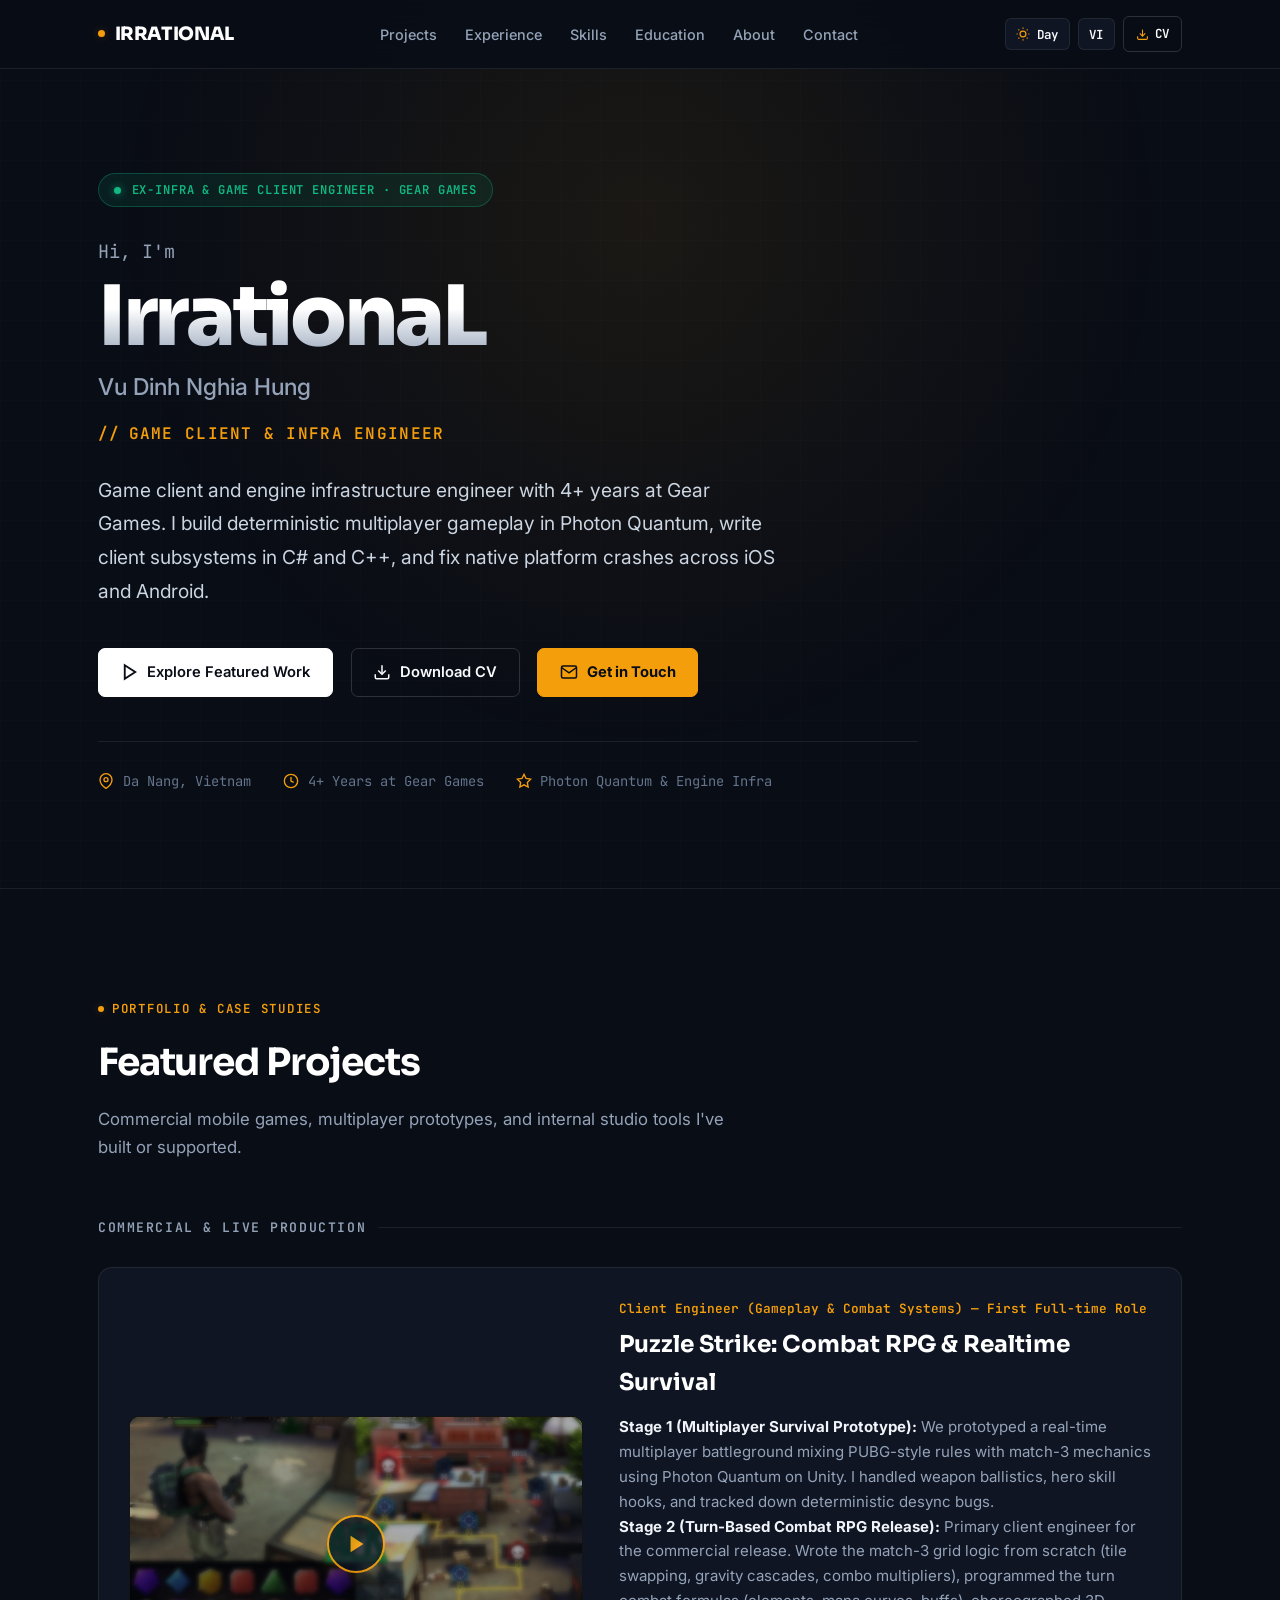
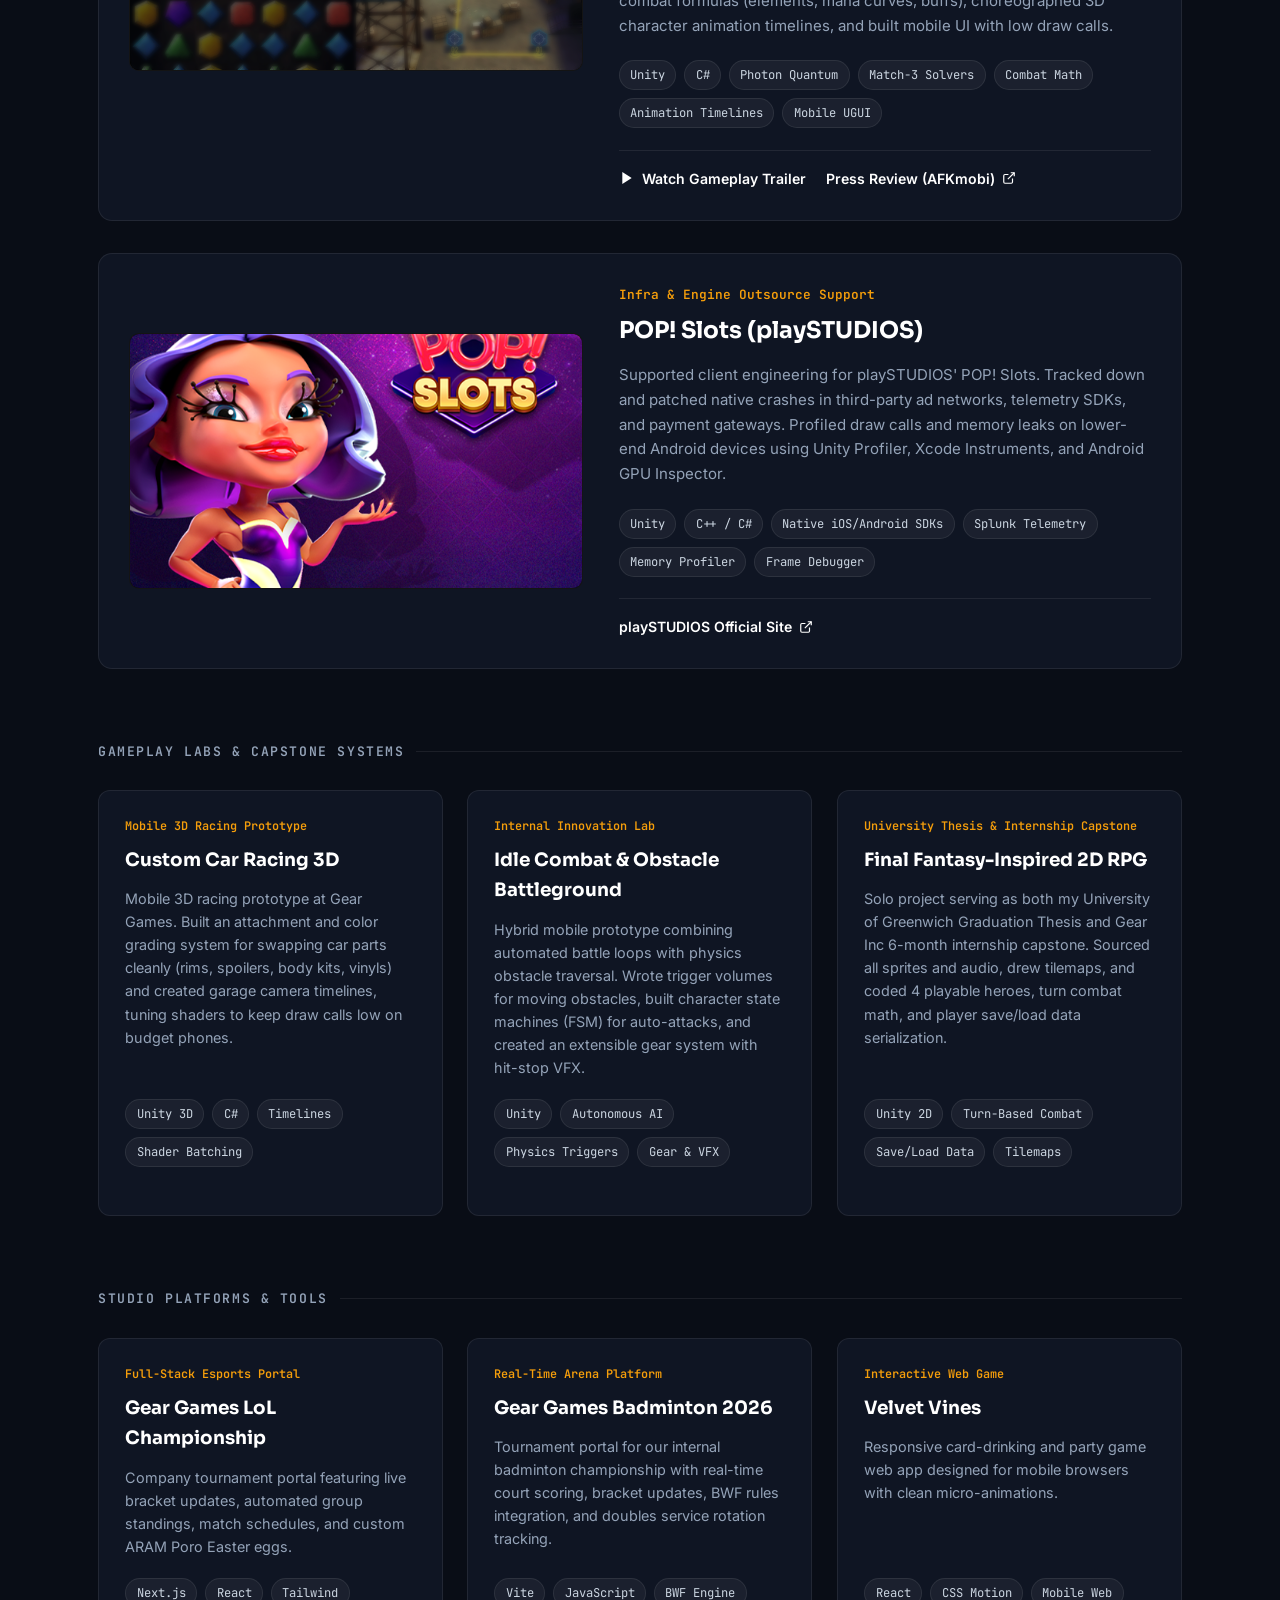
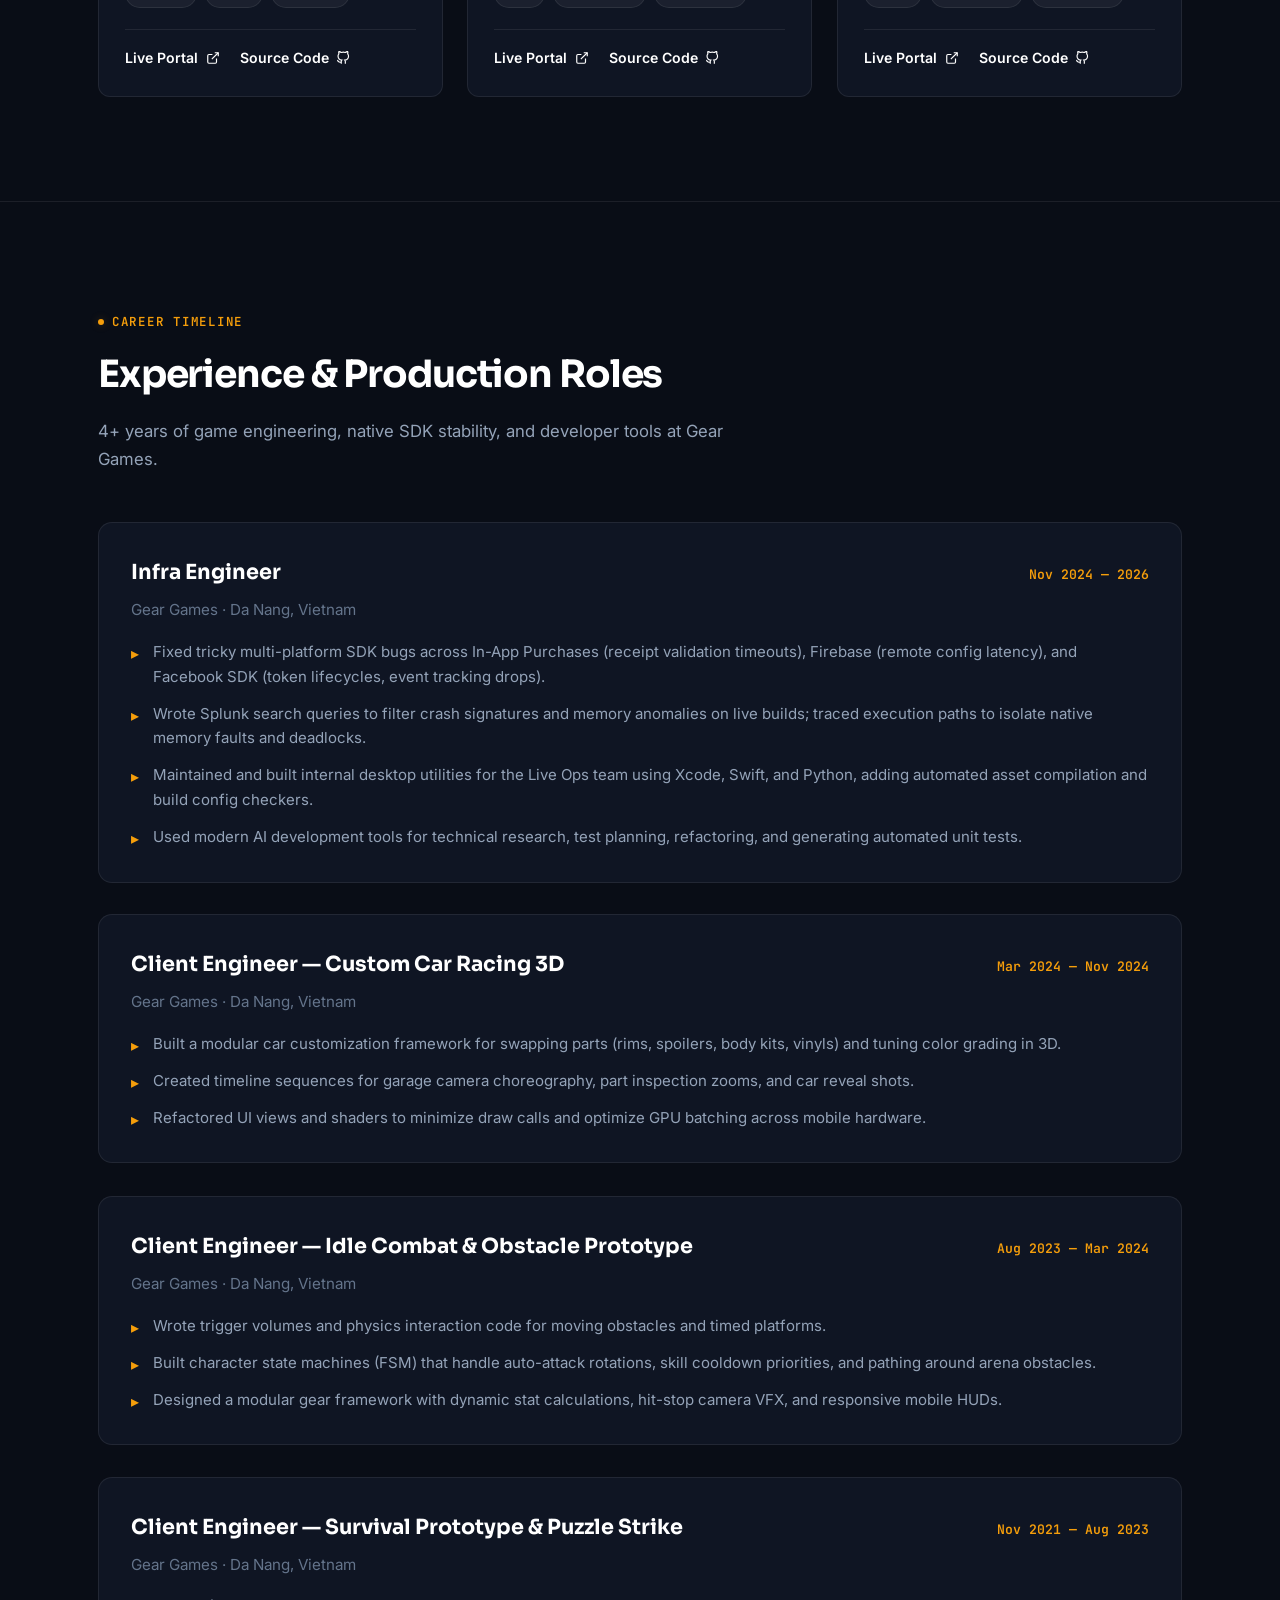
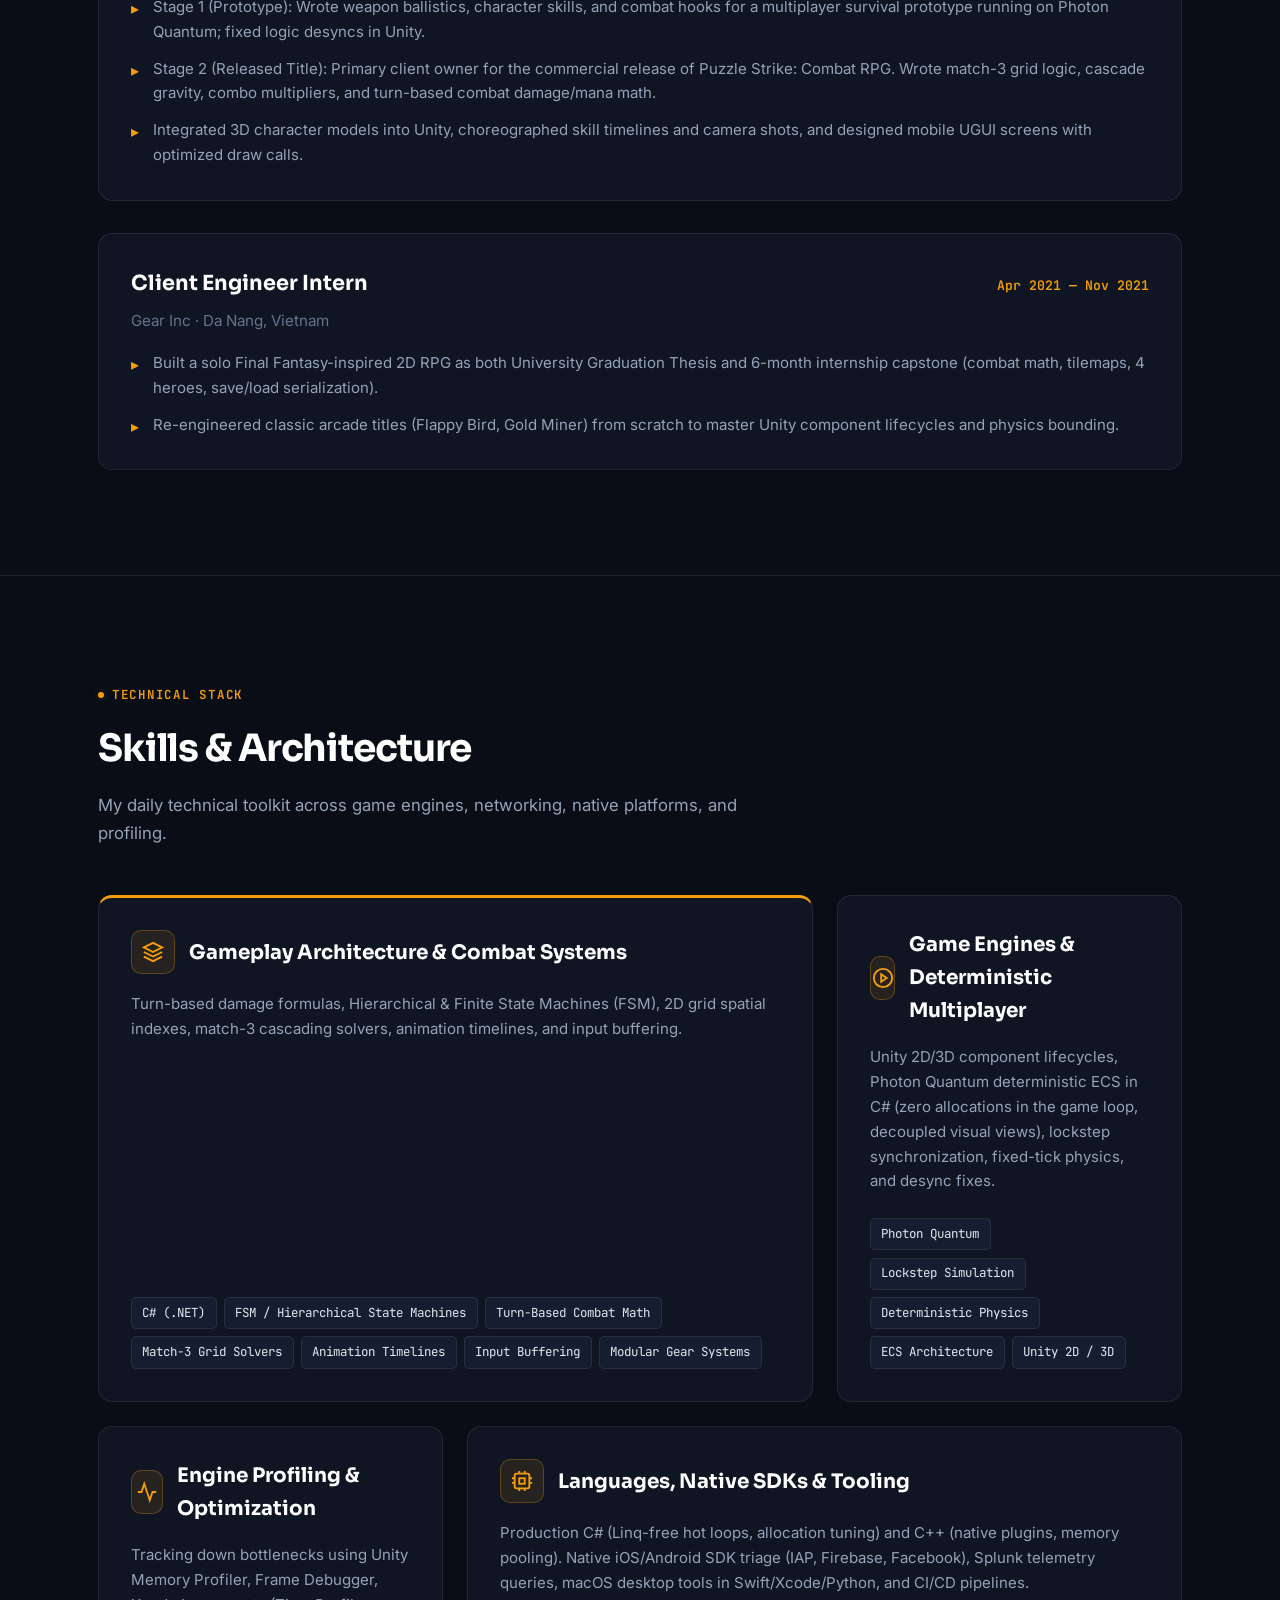
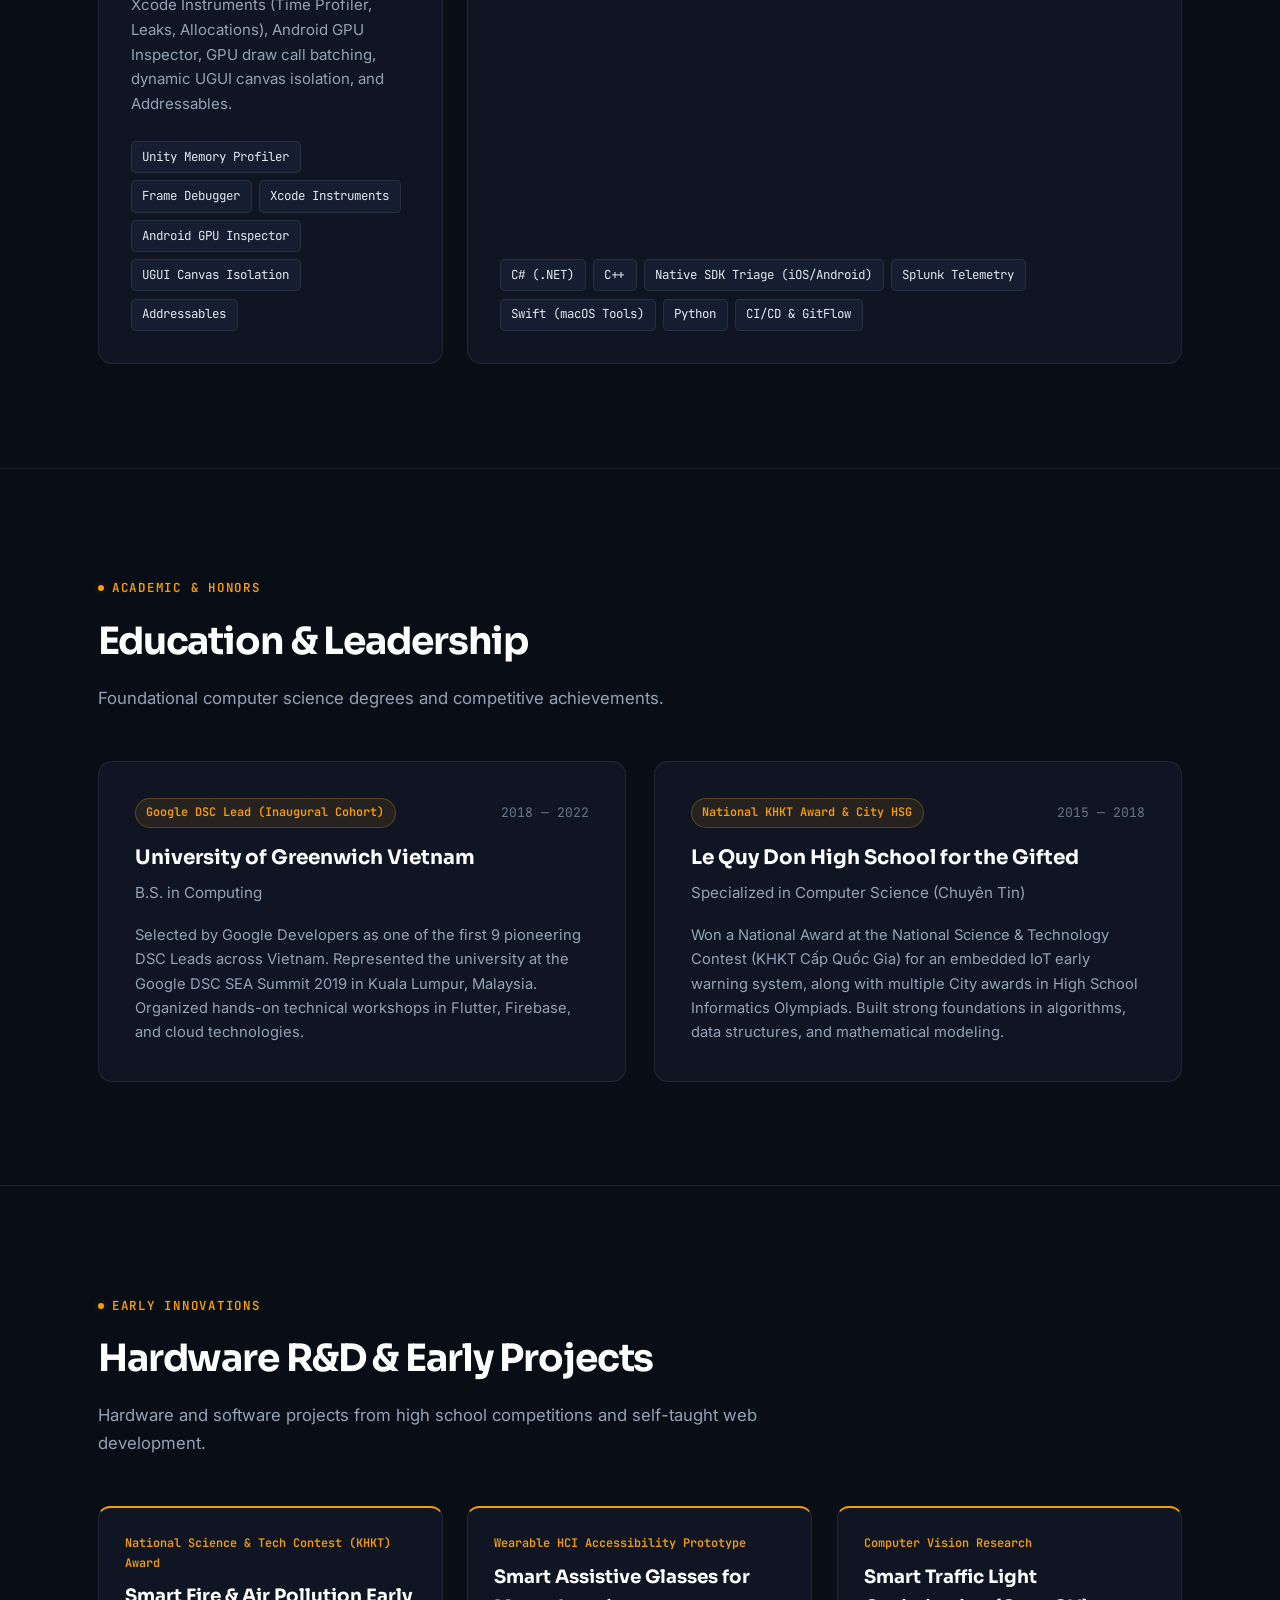
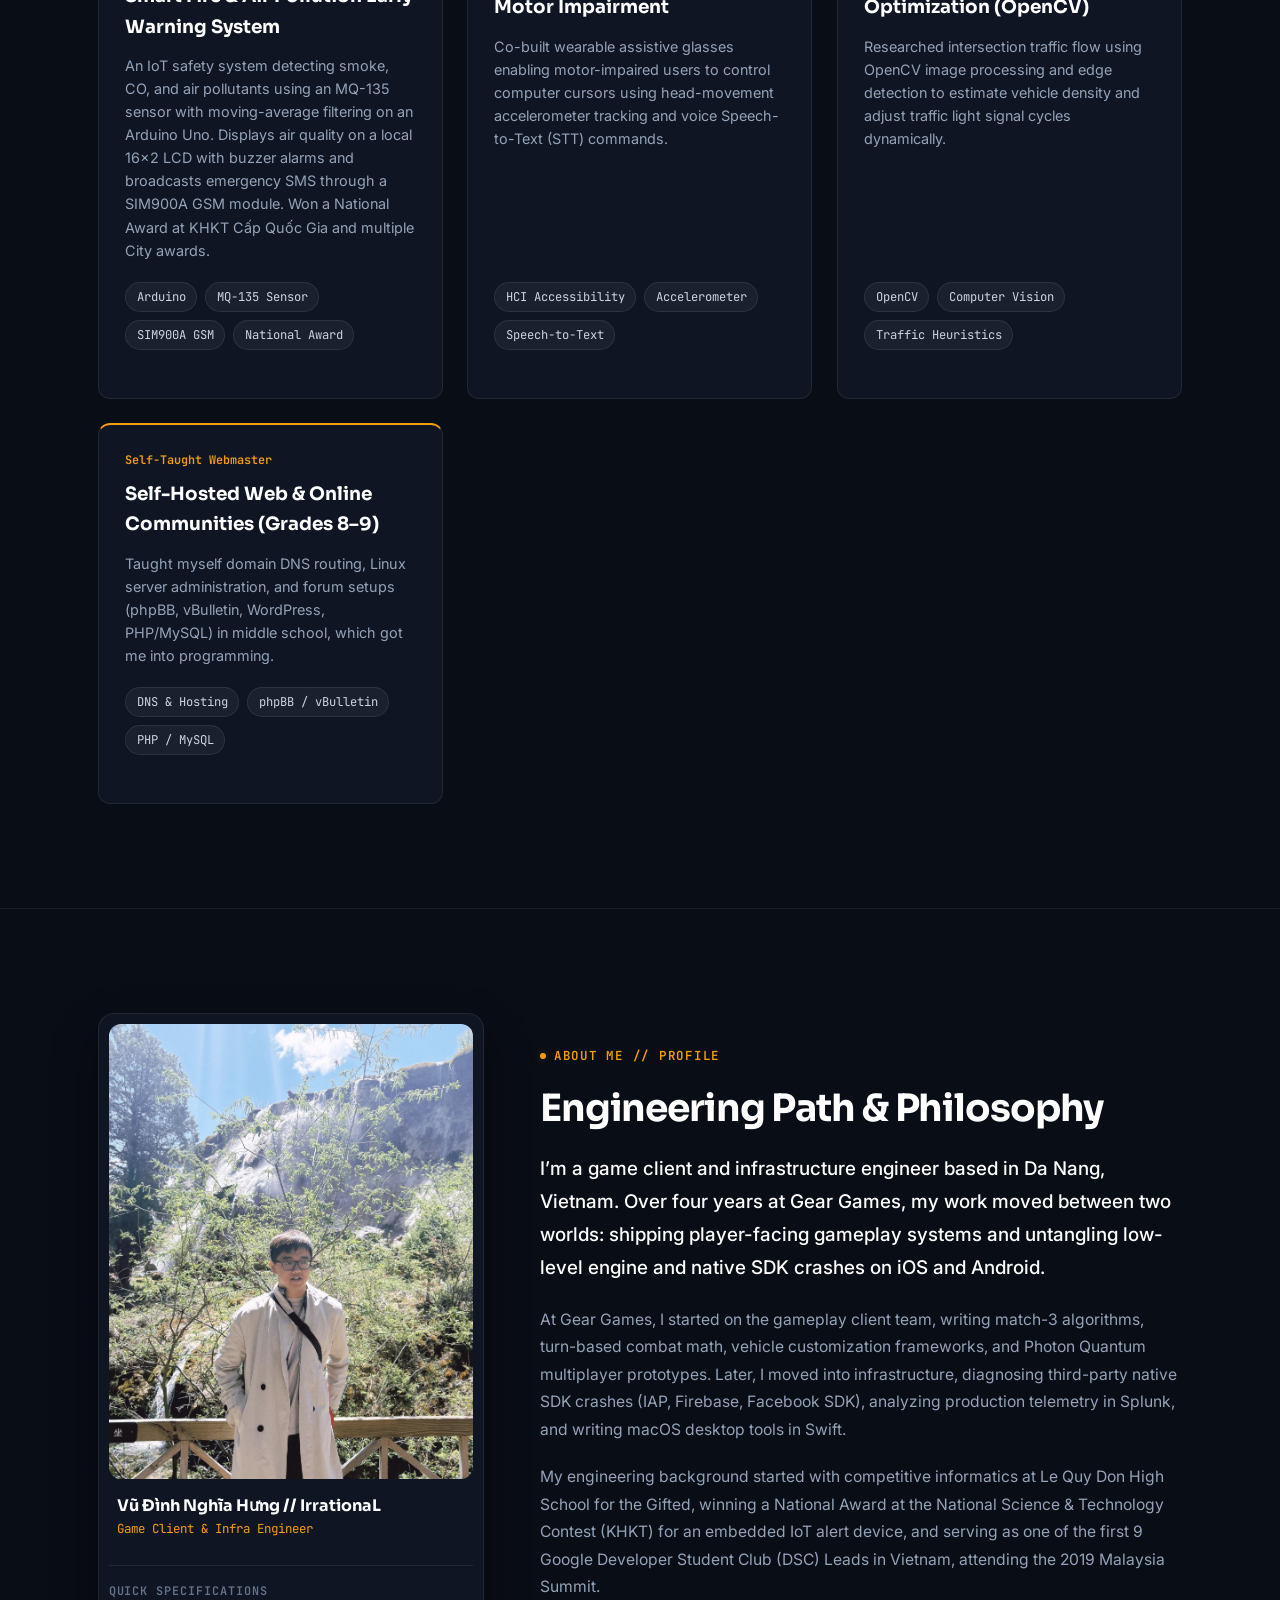
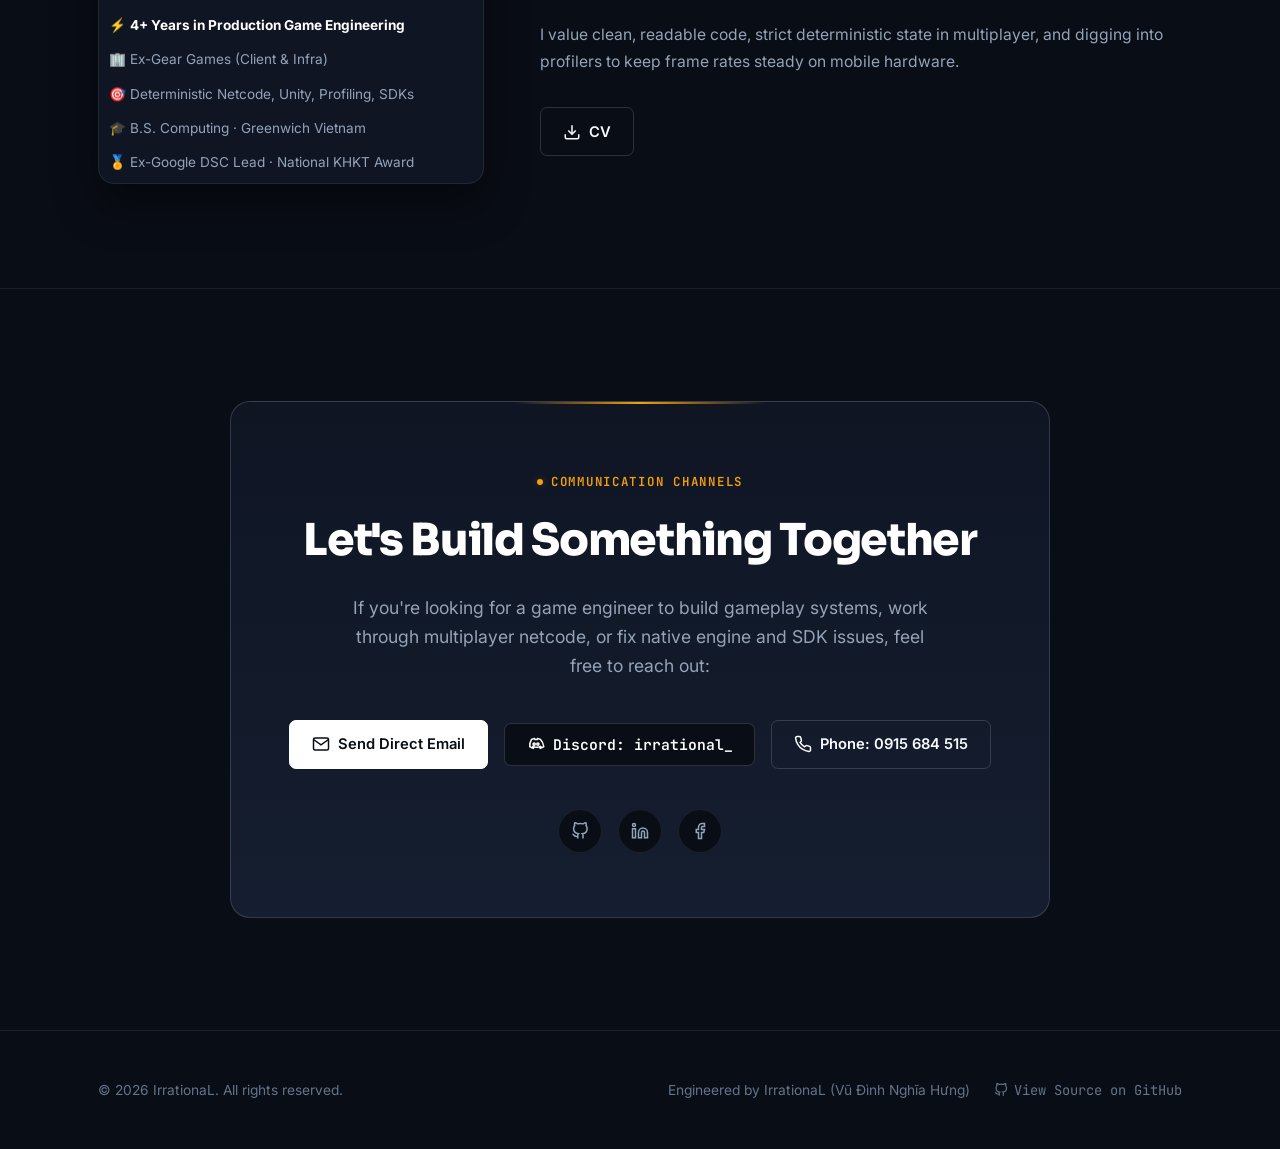
==== commit 87c9da76: "feat: implement Day/Night auto-accent, clean streamlined topbar, separated education credentials, an" ====
--- a/index.html
+++ b/index.html
@@ -19,42 +19,42 @@
 
   <div class="content-wrapper">
 
-    <!-- Top Navigation Bar -->
+    <!-- Top Navigation Bar — Clean & Streamlined -->
     <header class="navbar">
       <div class="container nav-container">
-        <a href="#hero" class="brand-logo">
+        <a href="#hero" class="brand-logo" aria-label="IrrationaL Home">
           <span class="status-dot"></span>
           <span class="alias">IRRATIONAL</span>
-          <span class="sub-alias">// HƯNG VDN</span>
         </a>
 
         <nav>
           <ul class="nav-links">
             <li><a href="#projects" class="nav-link" data-i18n="nav.projects">Projects</a></li>
-            <li><a href="#skills" class="nav-link" data-i18n="nav.competencies">Competencies</a></li>
             <li><a href="#experience" class="nav-link" data-i18n="nav.experience">Experience</a></li>
-            <li><a href="#innovations" class="nav-link" data-i18n="nav.innovations">Hardware & R&D</a></li>
+            <li><a href="#skills" class="nav-link" data-i18n="nav.competencies">Skills</a></li>
+            <li><a href="#education" class="nav-link" data-i18n="nav.education">Education</a></li>
             <li><a href="#about" class="nav-link" data-i18n="nav.about">About</a></li>
             <li><a href="#contact" class="nav-link" data-i18n="nav.contact">Contact</a></li>
           </ul>
         </nav>
 
         <div class="nav-actions">
-          <!-- Live Theme Switcher (Amber <-> Cyan) -->
-          <button id="theme-toggle-btn" class="btn-theme" title="Toggle Accent Color (Amber / Cyan)">
-            <span class="theme-color-indicator"></span>
-            <span class="theme-label">Amber Accent</span>
+          <!-- Day / Night Theme Button (Amber for Day, Cyan for Night) -->
+          <button id="theme-toggle-btn" class="btn-daynight" title="Toggle Day/Night Accent" aria-label="Toggle Day / Night Accent">
+            <svg class="icon-sun" width="14" height="14" viewBox="0 0 24 24" fill="none" stroke="currentColor" stroke-width="2"><circle cx="12" cy="12" r="5"></circle><line x1="12" y1="1" x2="12" y2="3"></line><line x1="12" y1="21" x2="12" y2="23"></line><line x1="4.22" y1="4.22" x2="5.64" y2="5.64"></line><line x1="18.36" y1="18.36" x2="19.78" y2="19.78"></line><line x1="1" y1="12" x2="3" y2="12"></line><line x1="21" y1="12" x2="23" y2="12"></line><line x1="4.22" y1="19.78" x2="5.64" y2="18.36"></line><line x1="18.36" y1="5.64" x2="19.78" y2="4.22"></line></svg>
+            <svg class="icon-moon" width="14" height="14" viewBox="0 0 24 24" fill="none" stroke="currentColor" stroke-width="2" style="display:none;"><path d="M21 12.79A9 9 0 1 1 11.21 3 7 7 0 0 0 21 12.79z"></path></svg>
+            <span class="theme-label">Day</span>
           </button>
 
-          <!-- Language Switcher (EN <-> VI) -->
-          <button id="lang-toggle" class="btn-lang" aria-label="Switch Language" title="Switch Language">
-            <svg width="14" height="14" viewBox="0 0 24 24" fill="none" stroke="currentColor" stroke-width="2"><circle cx="12" cy="12" r="10"></circle><line x1="2" y1="12" x2="22" y2="12"></line><path d="M12 2a15.3 15.3 0 0 1 4 10 15.3 15.3 0 0 1-4 10 15.3 15.3 0 0 1-4-10 15.3 15.3 0 0 1 4-10z"></path></svg>
+          <!-- Language Switcher Capsule -->
+          <button id="lang-toggle" class="btn-lang-compact" aria-label="Switch Language" title="Switch Language">
             <span class="lang-text">VI</span>
           </button>
 
-          <a href="assets/cv.pdf" download="Vu_Dinh_Nghia_Hung_CV.pdf" class="btn btn-outline btn-cv-nav">
-            <svg width="14" height="14" viewBox="0 0 24 24" fill="none" stroke="currentColor" stroke-width="2"><path d="M21 15v4a2 2 0 0 1-2 2H5a2 2 0 0 1-2-2v-4"></path><polyline points="7 10 12 15 17 10"></polyline><line x1="12" y1="15" x2="12" y2="3"></line></svg>
-            <span data-i18n="nav.cv">Download CV</span>
+          <!-- Compact CV Button -->
+          <a href="assets/cv.pdf" download="Vu_Dinh_Nghia_Hung_CV.pdf" class="btn-cv-compact" title="Download CV">
+            <svg width="13" height="13" viewBox="0 0 24 24" fill="none" stroke="currentColor" stroke-width="2"><path d="M21 15v4a2 2 0 0 1-2 2H5a2 2 0 0 1-2-2v-4"></path><polyline points="7 10 12 15 17 10"></polyline><line x1="12" y1="15" x2="12" y2="3"></line></svg>
+            <span data-i18n="nav.cv">CV</span>
           </a>
 
           <button id="mobile-menu-btn" class="mobile-menu-btn" aria-label="Open Navigation">
@@ -64,7 +64,7 @@
       </div>
     </header>
 
-    <!-- Hero Section -->
+    <!-- 1. Hero Section -->
     <section id="hero" class="hero">
       <div class="container">
         <div class="hero-content-centered reveal-on-scroll">
@@ -122,7 +122,7 @@
       </div>
     </section>
 
-    <!-- Projects Section -->
+    <!-- 2. Featured Projects (The Tangible Proof) -->
     <section id="projects" class="projects">
       <div class="container">
         <div class="section-tag reveal-on-scroll" data-i18n="projects.tag">PORTFOLIO & CASE STUDIES</div>
@@ -167,7 +167,7 @@
               </div>
 
               <div class="project-action-links">
-                <a href="#" id="play-puzzlestrike-trailer-link" class="action-link" onclick="document.getElementById('play-puzzlestrike-trailer').click(); return false;">
+                <a href="#" id="play-puzzlestrike-trailer-link" class="action-link">
                   <svg width="16" height="16" viewBox="0 0 24 24" fill="currentColor"><polygon points="5 3 19 12 5 21 5 3"></polygon></svg>
                   <span data-i18n="projects.watchTrailer">Watch Gameplay Trailer</span>
                 </a>
@@ -349,7 +349,90 @@
       </div>
     </section>
 
-    <!-- Engineering Competencies -->
+    <!-- 3. Career & Production Experience (Gear Games) -->
+    <section id="experience" class="experience">
+      <div class="container">
+        <div class="section-tag reveal-on-scroll" data-i18n="experience.tag">CAREER TIMELINE</div>
+        <h2 class="section-title reveal-on-scroll" data-i18n="experience.title">Experience & Production Roles</h2>
+        <p class="section-desc reveal-on-scroll" data-i18n="experience.desc">4+ years of game engineering, native SDK stability, and developer tools at Gear Games.</p>
+
+        <div class="experience-list">
+          
+          <!-- Job 1: Infra Engineer -->
+          <div class="exp-card reveal-on-scroll">
+            <div class="exp-top-row">
+              <h3 class="exp-role-title" data-i18n="experience.job1Role">Infra Engineer</h3>
+              <span class="exp-date-badge" data-i18n="experience.job1Date">Nov 2024 — 2026</span>
+            </div>
+            <div class="exp-company" data-i18n="experience.job1Company">Gear Games · Da Nang, Vietnam</div>
+            <ul class="exp-bullets">
+              <li data-i18n="experience.job1Bullets.0">Fixed tricky multi-platform SDK bugs across In-App Purchases (receipt validation timeouts), Firebase (remote config latency), and Facebook SDK (token lifecycles, event tracking drops).</li>
+              <li data-i18n="experience.job1Bullets.1">Wrote Splunk search queries to filter crash signatures and memory anomalies on live builds; traced execution paths to isolate native memory faults and deadlocks.</li>
+              <li data-i18n="experience.job1Bullets.2">Maintained and built internal desktop utilities for the Live Ops team using Xcode, Swift, and Python, adding automated asset compilation and build config checkers.</li>
+              <li data-i18n="experience.job1Bullets.3">Used modern AI development tools for technical research, test planning, refactoring, and generating automated unit tests.</li>
+            </ul>
+          </div>
+
+          <!-- Job 2: Custom Car Racing -->
+          <div class="exp-card reveal-on-scroll">
+            <div class="exp-top-row">
+              <h3 class="exp-role-title" data-i18n="experience.job2Role">Client Engineer — Custom Car Racing 3D</h3>
+              <span class="exp-date-badge" data-i18n="experience.job2Date">Mar 2024 — Nov 2024</span>
+            </div>
+            <div class="exp-company" data-i18n="experience.job2Company">Gear Games · Da Nang, Vietnam</div>
+            <ul class="exp-bullets">
+              <li data-i18n="experience.job2Bullets.0">Built a modular car customization framework for swapping parts (rims, spoilers, body kits, vinyls) and tuning color grading in 3D.</li>
+              <li data-i18n="experience.job2Bullets.1">Created timeline sequences for garage camera choreography, part inspection zooms, and car reveal shots.</li>
+              <li data-i18n="experience.job2Bullets.2">Refactored UI views and shaders to minimize draw calls and optimize GPU batching across mobile hardware.</li>
+            </ul>
+          </div>
+
+          <!-- Job 3: Idle Combat & Obstacles -->
+          <div class="exp-card reveal-on-scroll">
+            <div class="exp-top-row">
+              <h3 class="exp-role-title" data-i18n="experience.job3Role">Client Engineer — Idle Combat & Obstacle Prototype</h3>
+              <span class="exp-date-badge" data-i18n="experience.job3Date">Aug 2023 — Mar 2024</span>
+            </div>
+            <div class="exp-company" data-i18n="experience.job3Company">Gear Games · Da Nang, Vietnam</div>
+            <ul class="exp-bullets">
+              <li data-i18n="experience.job3Bullets.0">Wrote trigger volumes and physics interaction code for moving obstacles and timed platforms.</li>
+              <li data-i18n="experience.job3Bullets.1">Built character state machines (FSM) that handle auto-attack rotations, skill cooldown priorities, and pathing around arena obstacles.</li>
+              <li data-i18n="experience.job3Bullets.2">Designed a modular gear framework with dynamic stat calculations, hit-stop camera VFX, and responsive mobile HUDs.</li>
+            </ul>
+          </div>
+
+          <!-- Job 4: Survival & Puzzle Strike -->
+          <div class="exp-card reveal-on-scroll">
+            <div class="exp-top-row">
+              <h3 class="exp-role-title" data-i18n="experience.job4Role">Client Engineer — Survival Prototype & Puzzle Strike</h3>
+              <span class="exp-date-badge" data-i18n="experience.job4Date">Nov 2021 — Aug 2023</span>
+            </div>
+            <div class="exp-company" data-i18n="experience.job4Company">Gear Games · Da Nang, Vietnam</div>
+            <ul class="exp-bullets">
+              <li data-i18n="experience.job4Bullets.0">Stage 1 (Prototype): Wrote weapon ballistics, character skills, and combat hooks for a multiplayer survival prototype running on Photon Quantum; fixed logic desyncs in Unity.</li>
+              <li data-i18n="experience.job4Bullets.1">Stage 2 (Released Title): Primary client owner for the commercial release of Puzzle Strike: Combat RPG. Wrote match-3 grid logic, cascade gravity, combo multipliers, and turn-based combat damage/mana math.</li>
+              <li data-i18n="experience.job4Bullets.2">Integrated 3D character models into Unity, choreographed skill timelines and camera shots, and designed mobile UGUI screens with optimized draw calls.</li>
+            </ul>
+          </div>
+
+          <!-- Job 5: Client Engineer Intern -->
+          <div class="exp-card reveal-on-scroll">
+            <div class="exp-top-row">
+              <h3 class="exp-role-title" data-i18n="experience.job5Role">Client Engineer Intern</h3>
+              <span class="exp-date-badge" data-i18n="experience.job5Date">Apr 2021 — Nov 2021</span>
+            </div>
+            <div class="exp-company" data-i18n="experience.job5Company">Gear Inc · Da Nang, Vietnam</div>
+            <ul class="exp-bullets">
+              <li data-i18n="experience.job5Bullets.0">Built a solo Final Fantasy-inspired 2D RPG as both University Graduation Thesis and 6-month internship capstone (combat math, tilemaps, 4 heroes, save/load serialization).</li>
+              <li data-i18n="experience.job5Bullets.1">Re-engineered classic arcade titles (Flappy Bird, Gold Miner) from scratch to master Unity component lifecycles and physics bounding.</li>
+            </ul>
+          </div>
+
+        </div>
+      </div>
+    </section>
+
+    <!-- 4. Engineering Competencies & Tech Stack -->
     <section id="skills" class="skills">
       <div class="container">
         <div class="section-tag reveal-on-scroll" data-i18n="skills.tag">TECHNICAL STACK</div>
@@ -447,129 +530,50 @@
       </div>
     </section>
 
-    <!-- Experience Section -->
-    <section id="experience" class="experience">
+    <!-- 5. Education & Honors (Separated Prestigious Credentials) -->
+    <section id="education" class="education">
       <div class="container">
-        <div class="section-tag reveal-on-scroll" data-i18n="experience.tag">CAREER TIMELINE</div>
-        <h2 class="section-title reveal-on-scroll" data-i18n="experience.title">Experience & Production Roles</h2>
-        <p class="section-desc reveal-on-scroll" data-i18n="experience.desc">4+ years of game engineering, native SDK stability, and developer tools at Gear Games.</p>
-
-        <!-- Featured Production Era -->
-        <div class="experience-list">
+        <div class="section-tag reveal-on-scroll" data-i18n="education.tag">ACADEMIC & HONORS</div>
+        <h2 class="section-title reveal-on-scroll" data-i18n="education.title">Education & Leadership</h2>
+        <p class="section-desc reveal-on-scroll" data-i18n="education.desc">Foundational computer science degrees and competitive achievements.</p>
+
+        <div class="credentials-grid">
           
-          <!-- Job 1: Infra Engineer -->
-          <div class="exp-card reveal-on-scroll">
-            <div class="exp-top-row">
-              <h3 class="exp-role-title" data-i18n="experience.job1Role">Infra Engineer</h3>
-              <span class="exp-date-badge" data-i18n="experience.job1Date">Nov 2024 — 2026</span>
-            </div>
-            <div class="exp-company" data-i18n="experience.job1Company">Gear Games · Da Nang, Vietnam</div>
-            <ul class="exp-bullets">
-              <li data-i18n="experience.job1Bullets.0">Fixed tricky multi-platform SDK bugs across In-App Purchases (receipt validation timeouts), Firebase (remote config latency), and Facebook SDK (token lifecycles, event tracking drops).</li>
-              <li data-i18n="experience.job1Bullets.1">Wrote Splunk search queries to filter crash signatures and memory anomalies on live builds; traced execution paths to isolate native memory faults and deadlocks.</li>
-              <li data-i18n="experience.job1Bullets.2">Maintained and built internal desktop utilities for the Live Ops team using Xcode, Swift, and Python, adding automated asset compilation and build config checkers.</li>
-              <li data-i18n="experience.job1Bullets.3">Used modern AI development tools for technical research, test planning, refactoring, and generating automated unit tests.</li>
-            </ul>
-          </div>
-
-          <!-- Job 2: Custom Car Racing -->
-          <div class="exp-card reveal-on-scroll">
-            <div class="exp-top-row">
-              <h3 class="exp-role-title" data-i18n="experience.job2Role">Client Engineer — Custom Car Racing 3D</h3>
-              <span class="exp-date-badge" data-i18n="experience.job2Date">Mar 2024 — Nov 2024</span>
-            </div>
-            <div class="exp-company" data-i18n="experience.job2Company">Gear Games · Da Nang, Vietnam</div>
-            <ul class="exp-bullets">
-              <li data-i18n="experience.job2Bullets.0">Built a modular car customization framework for swapping parts (rims, spoilers, body kits, vinyls) and tuning color grading in 3D.</li>
-              <li data-i18n="experience.job2Bullets.1">Created timeline sequences for garage camera choreography, part inspection zooms, and car reveal shots.</li>
-              <li data-i18n="experience.job2Bullets.2">Refactored UI views and shaders to minimize draw calls and optimize GPU batching across mobile hardware.</li>
-            </ul>
-          </div>
-
-          <!-- Job 3: Idle Combat & Obstacles -->
-          <div class="exp-card reveal-on-scroll">
-            <div class="exp-top-row">
-              <h3 class="exp-role-title" data-i18n="experience.job3Role">Client Engineer — Idle Combat & Obstacle Prototype</h3>
-              <span class="exp-date-badge" data-i18n="experience.job3Date">Aug 2023 — Mar 2024</span>
-            </div>
-            <div class="exp-company" data-i18n="experience.job3Company">Gear Games · Da Nang, Vietnam</div>
-            <ul class="exp-bullets">
-              <li data-i18n="experience.job3Bullets.0">Wrote trigger volumes and physics interaction code for moving obstacles and timed platforms.</li>
-              <li data-i18n="experience.job3Bullets.1">Built character state machines (FSM) that handle auto-attack rotations, skill cooldown priorities, and pathing around arena obstacles.</li>
-              <li data-i18n="experience.job3Bullets.2">Designed a modular gear framework with dynamic stat calculations, hit-stop camera VFX, and responsive mobile HUDs.</li>
-            </ul>
-          </div>
-
-          <!-- Job 4: Survival & Puzzle Strike -->
-          <div class="exp-card reveal-on-scroll">
-            <div class="exp-top-row">
-              <h3 class="exp-role-title" data-i18n="experience.job4Role">Client Engineer — Survival Prototype & Puzzle Strike</h3>
-              <span class="exp-date-badge" data-i18n="experience.job4Date">Nov 2021 — Aug 2023</span>
-            </div>
-            <div class="exp-company" data-i18n="experience.job4Company">Gear Games · Da Nang, Vietnam</div>
-            <ul class="exp-bullets">
-              <li data-i18n="experience.job4Bullets.0">Stage 1 (Prototype): Wrote weapon ballistics, character skills, and combat hooks for a multiplayer survival prototype running on Photon Quantum; fixed logic desyncs in Unity.</li>
-              <li data-i18n="experience.job4Bullets.1">Stage 2 (Released Title): Primary client owner for the commercial release of Puzzle Strike: Combat RPG. Wrote match-3 grid logic, cascade gravity, combo multipliers, and turn-based combat damage/mana math.</li>
-              <li data-i18n="experience.job4Bullets.2">Integrated 3D character models into Unity, choreographed skill timelines and camera shots, and designed mobile UGUI screens with optimized draw calls.</li>
-            </ul>
-          </div>
-
-        </div>
-
-        <!-- Expandable Early Milestones Drawer -->
-        <div class="early-milestones-wrapper reveal-on-scroll">
-          <button id="toggle-early-milestones" class="toggle-milestones-btn" aria-expanded="false">
-            <span class="toggle-text" data-i18n="experience.toggleEarly">View Academic & Early Milestones (2015 — 2021)</span>
-            <svg width="18" height="18" viewBox="0 0 24 24" fill="none" stroke="currentColor" stroke-width="2"><polyline points="6 9 12 15 18 9"></polyline></svg>
-          </button>
-
-          <div id="early-milestones-container" class="early-milestones-container">
-            <!-- Milestone 1 -->
-            <div class="compact-milestone-row">
-              <div class="milestone-date" data-i18n="experience.m1Date">Apr 2021 — Nov 2021</div>
-              <div class="milestone-detail">
-                <h4 data-i18n="experience.m1Title">Client Engineer Intern @ Gear Inc (6 Months)</h4>
-                <p data-i18n="experience.m1Desc">Built a solo Final Fantasy-inspired 2D RPG as both University Graduation Thesis and 6-month internship capstone (combat math, tilemaps, 4 heroes, save/load serialization). Re-created Flappy Bird and Gold Miner from scratch.</p>
-              </div>
-            </div>
-
-            <!-- Milestone 2 -->
-            <div class="compact-milestone-row">
-              <div class="milestone-date" data-i18n="experience.m2Date">2020</div>
-              <div class="milestone-detail">
-                <h4 data-i18n="experience.m2Title">Backend Developer Intern @ Enouvo IT Solutions</h4>
-                <p data-i18n="experience.m2Desc">University OJT internship. Wrote API test suites in Postman and fixed backend bugs in Node.js, realizing I wanted to work in graphics and game client engineering.</p>
-              </div>
-            </div>
-
-            <!-- Milestone 3 -->
-            <div class="compact-milestone-row">
-              <div class="milestone-date" data-i18n="experience.m3Date">2018 — 2022</div>
-              <div class="milestone-detail">
-                <h4 data-i18n="experience.m3Title">B.S. in Computing @ University of Greenwich Vietnam</h4>
-                <p data-i18n="experience.m3Desc">Selected as one of the first 9 Google Developer Student Club (DSC) Leads in Vietnam. Represented the university at the Google DSC SEA Summit 2019 in Kuala Lumpur, Malaysia. Ran bootcamps in Flutter, Firebase, and GCP.</p>
-              </div>
-            </div>
-
-            <!-- Milestone 4 -->
-            <div class="compact-milestone-row">
-              <div class="milestone-date" data-i18n="experience.m4Date">2015 — 2018</div>
-              <div class="milestone-detail">
-                <h4 data-i18n="experience.m4Title">Specialized in Computer Science @ Le Quy Don Gifted High School</h4>
-                <p data-i18n="experience.m4Desc">Won a National Award at the National Science & Tech Contest (KHKT) for an IoT early warning device, along with multiple City awards in Informatics Olympiads. Built strong foundations in algorithms and mathematical modeling.</p>
-              </div>
-            </div>
-          </div>
-        </div>
-
+          <!-- Card 1: University of Greenwich -->
+          <div class="credential-card reveal-on-scroll">
+            <div class="credential-badge-row">
+              <span class="credential-honor-pill" data-i18n="education.edu1Honor">Google DSC Lead (Inaugural Cohort)</span>
+              <span class="credential-date" data-i18n="education.edu1Date">2018 — 2022</span>
+            </div>
+            <h3 class="credential-institution" data-i18n="education.edu1School">University of Greenwich Vietnam</h3>
+            <div class="credential-degree" data-i18n="education.edu1Degree">B.S. in Computing</div>
+            <p class="credential-desc" data-i18n="education.edu1Desc">
+              Selected by Google Developers as one of the first 9 pioneering DSC Leads across Vietnam. Represented the university at the Google DSC SEA Summit 2019 in Kuala Lumpur, Malaysia. Organized hands-on technical workshops in Flutter, Firebase, and cloud technologies.
+            </p>
+          </div>
+
+          <!-- Card 2: Le Quy Don Gifted High School -->
+          <div class="credential-card reveal-on-scroll delay-1">
+            <div class="credential-badge-row">
+              <span class="credential-honor-pill" data-i18n="education.edu2Honor">National KHKT Award & City HSG</span>
+              <span class="credential-date" data-i18n="education.edu2Date">2015 — 2018</span>
+            </div>
+            <h3 class="credential-institution" data-i18n="education.edu2School">Le Quy Don High School for the Gifted</h3>
+            <div class="credential-degree" data-i18n="education.edu2Degree">Specialized in Computer Science (Chuyên Tin)</div>
+            <p class="credential-desc" data-i18n="education.edu2Desc">
+              Won a National Award at the National Science & Technology Contest (KHKT Cấp Quốc Gia) for an embedded IoT early warning system, along with multiple City awards in High School Informatics Olympiads. Built strong foundations in algorithms, data structures, and mathematical modeling.
+            </p>
+          </div>
+
+        </div>
       </div>
     </section>
 
-    <!-- Early Innovations & Hardware R&D Section -->
+    <!-- 6. Early Innovations & Hardware R&D Section -->
     <section id="innovations" class="innovations" style="padding: 6.5rem 0; border-bottom: 1px solid var(--border-subtle);">
       <div class="container">
-        <div class="section-tag reveal-on-scroll" data-i18n="innovations.tag">ENGINEERING ROOTS</div>
-        <h2 class="section-title reveal-on-scroll" data-i18n="innovations.title">Early Innovations & Hardware R&D</h2>
+        <div class="section-tag reveal-on-scroll" data-i18n="innovations.tag">EARLY INNOVATIONS</div>
+        <h2 class="section-title reveal-on-scroll" data-i18n="innovations.title">Hardware R&D & Early Projects</h2>
         <p class="section-desc reveal-on-scroll" data-i18n="innovations.desc">Hardware and software projects from high school competitions and self-taught web development.</p>
 
         <div class="secondary-projects-grid">
@@ -634,7 +638,7 @@
       </div>
     </section>
 
-    <!-- About Section -->
+    <!-- 7. About Me (Personal Narrative, Photo & Specs) -->
     <section id="about" class="about">
       <div class="container">
         <div class="about-layout">
@@ -691,7 +695,7 @@
       </div>
     </section>
 
-    <!-- Contact Section -->
+    <!-- 8. Contact Section -->
     <section id="contact" class="contact">
       <div class="container">
         <div class="contact-cta-card reveal-on-scroll">
--- a/css/style.css
+++ b/css/style.css
@@ -1,7 +1,7 @@
 /* ==========================================================================
    IRRATIONAL // GAME CLIENT & INFRA ENGINEER PORTFOLIO
    Design System: Studio-Grade Technical Workspace
-   Dual Theme System: Amber (#f59e0b) <---> Cyan (#38bdf8)
+   Dual Theme: Day (Amber #f59e0b) <---> Night (Cyan #38bdf8)
    Typography: Sora (Display) + Inter (Body) + JetBrains Mono (Tech Code)
    ========================================================================== */
 
@@ -14,7 +14,7 @@
   --accent-subtle: rgba(245, 158, 11, 0.1);
   --accent-border: rgba(245, 158, 11, 0.28);
   --accent-glow: rgba(245, 158, 11, 0.25);
-  --theme-name: "Amber";
+  --theme-name: "Day / Amber";
 }
 
 [data-theme="cyan"] {
@@ -24,7 +24,7 @@
   --accent-subtle: rgba(56, 189, 248, 0.1);
   --accent-border: rgba(56, 189, 248, 0.28);
   --accent-glow: rgba(56, 189, 248, 0.25);
-  --theme-name: "Cyan";
+  --theme-name: "Night / Cyan";
 }
 
 :root {
@@ -59,9 +59,9 @@
   --transition-expand: 0.35s cubic-bezier(0.16, 1, 0.3, 1);
 
   /* Glass Effects */
-  --glass-nav: rgba(9, 13, 22, 0.85);
+  --glass-nav: rgba(9, 13, 22, 0.88);
   --glass-card: rgba(15, 21, 35, 0.7);
-  --glass-blur: blur(14px);
+  --glass-blur: blur(16px);
 }
 
 /* Base Resets */
@@ -167,7 +167,7 @@
 }
 
 /* ==========================================================================
-   NAVIGATION BAR & CONTROLS
+   NAVIGATION BAR — CLEAN, UNCLUTTERED & STREAMLINED
    ========================================================================== */
 .navbar {
   position: sticky;
@@ -191,22 +191,22 @@
   display: flex;
   align-items: center;
   justify-content: space-between;
-  height: 4.5rem;
+  height: 4.25rem;
 }
 
 .brand-logo {
   display: flex;
   align-items: center;
-  gap: 0.65rem;
+  gap: 0.6rem;
   text-decoration: none;
 }
 
 .brand-logo .status-dot {
-  width: 8px;
-  height: 8px;
+  width: 7px;
+  height: 7px;
   border-radius: 50%;
   background-color: var(--accent);
-  box-shadow: 0 0 10px var(--accent-glow);
+  box-shadow: 0 0 8px var(--accent-glow);
   transition: background-color 0.3s ease;
 }
 
@@ -218,26 +218,20 @@
   color: #fff;
 }
 
-.brand-logo .sub-alias {
-  font-size: 0.8rem;
-  color: var(--text-dim);
-  font-family: var(--font-mono);
-}
-
 .nav-links {
   display: flex;
   align-items: center;
   list-style: none;
-  gap: 2.25rem;
+  gap: 1.75rem;
 }
 
 .nav-link {
   color: var(--text-muted);
   text-decoration: none;
-  font-size: 0.92rem;
+  font-size: 0.9rem;
   font-weight: 500;
   transition: var(--transition-snappy);
-  padding: 0.4rem 0;
+  padding: 0.35rem 0;
   position: relative;
 }
 
@@ -257,65 +251,98 @@
   border-radius: 2px;
 }
 
+/* Compact Control Cluster */
 .nav-actions {
   display: flex;
   align-items: center;
-  gap: 0.75rem;
-}
-
-/* Theme Switcher Button */
-.btn-theme {
+  gap: 0.5rem;
+}
+
+/* Day / Night Theme Button */
+.btn-daynight {
   display: inline-flex;
   align-items: center;
-  gap: 0.5rem;
+  gap: 0.45rem;
   background: var(--bg-surface);
   border: 1px solid var(--border-subtle);
   color: var(--text-main);
-  padding: 0.45rem 0.8rem;
+  padding: 0.4rem 0.65rem;
   border-radius: 6px;
   cursor: pointer;
   font-family: var(--font-mono);
-  font-size: 0.8rem;
+  font-size: 0.78rem;
   font-weight: 600;
   transition: var(--transition-snappy);
 }
 
-.btn-theme:hover {
+.btn-daynight:hover {
   border-color: var(--border-medium);
   background: var(--bg-surface-elevated);
 }
 
-.theme-color-indicator {
-  width: 8px;
-  height: 8px;
-  border-radius: 50%;
-  background-color: var(--accent);
-  box-shadow: 0 0 8px var(--accent-glow);
-}
-
-/* Language Toggle */
-.btn-lang {
+.btn-daynight svg {
+  color: var(--accent);
+}
+
+/* Language Switcher Capsule */
+.btn-lang-compact {
   display: inline-flex;
   align-items: center;
-  gap: 0.4rem;
+  justify-content: center;
   background: var(--bg-surface);
   border: 1px solid var(--border-subtle);
   color: var(--text-main);
-  padding: 0.45rem 0.75rem;
+  padding: 0.4rem 0.65rem;
   border-radius: 6px;
   cursor: pointer;
   font-family: var(--font-mono);
-  font-size: 0.8rem;
+  font-size: 0.78rem;
   font-weight: 600;
   transition: var(--transition-snappy);
 }
 
-.btn-lang:hover {
+.btn-lang-compact:hover {
   border-color: var(--border-medium);
   background: var(--bg-surface-elevated);
 }
 
-/* Buttons */
+/* Compact CV Button */
+.btn-cv-compact {
+  display: inline-flex;
+  align-items: center;
+  gap: 0.4rem;
+  background: transparent;
+  border: 1px solid var(--border-medium);
+  color: #fff;
+  padding: 0.4rem 0.75rem;
+  border-radius: 6px;
+  font-family: var(--font-mono);
+  font-size: 0.78rem;
+  font-weight: 600;
+  text-decoration: none;
+  transition: var(--transition-snappy);
+}
+
+.btn-cv-compact:hover {
+  border-color: var(--accent);
+  background: var(--accent-subtle);
+  color: #fff;
+}
+
+.btn-cv-compact svg {
+  color: var(--accent);
+}
+
+.mobile-menu-btn {
+  display: none;
+  background: none;
+  border: none;
+  color: var(--text-main);
+  cursor: pointer;
+  padding: 0.4rem;
+}
+
+/* Standard Buttons */
 .btn {
   display: inline-flex;
   align-items: center;
@@ -370,25 +397,11 @@
   box-shadow: 0 4px 18px var(--accent-glow);
 }
 
-.btn-cv-nav {
-  padding: 0.45rem 0.9rem;
-  font-size: 0.84rem;
-}
-
-.mobile-menu-btn {
-  display: none;
-  background: none;
-  border: none;
-  color: var(--text-main);
-  cursor: pointer;
-  padding: 0.4rem;
-}
-
 /* ==========================================================================
-   HERO SECTION — TYPOGRAPHY-FOCUSED & CLEAN
+   HERO SECTION
    ========================================================================== */
 .hero {
-  padding: 7rem 0 6.5rem;
+  padding: 6.5rem 0 6rem;
   position: relative;
   border-bottom: 1px solid var(--border-subtle);
 }
@@ -505,7 +518,7 @@
 }
 
 /* ==========================================================================
-   FEATURED PROJECTS — IMMERSIVE ROW CARDS + GROUP-HOVER DIM
+   FEATURED PROJECTS
    ========================================================================== */
 .projects {
   padding: 6.5rem 0;
@@ -763,6 +776,86 @@
 }
 
 /* ==========================================================================
+   CAREER & PRODUCTION EXPERIENCE (100% GEAR GAMES)
+   ========================================================================== */
+.experience {
+  padding: 6.5rem 0;
+  border-bottom: 1px solid var(--border-subtle);
+}
+
+.experience-list {
+  display: flex;
+  flex-direction: column;
+  gap: 2rem;
+}
+
+.exp-card {
+  background: var(--bg-surface);
+  border: 1px solid var(--border-subtle);
+  border-radius: 14px;
+  padding: 2rem;
+  transition: var(--transition-smooth);
+}
+
+.exp-card:hover {
+  background: var(--bg-surface-elevated);
+  border-color: var(--border-medium);
+  box-shadow: 0 10px 30px rgba(0, 0, 0, 0.35);
+}
+
+.exp-top-row {
+  display: flex;
+  align-items: baseline;
+  justify-content: space-between;
+  margin-bottom: 0.45rem;
+  flex-wrap: wrap;
+  gap: 0.5rem;
+}
+
+.exp-role-title {
+  font-family: var(--font-display);
+  font-size: 1.3rem;
+  font-weight: 700;
+  color: #fff;
+}
+
+.exp-date-badge {
+  font-family: var(--font-mono);
+  font-size: 0.82rem;
+  font-weight: 600;
+  color: var(--accent);
+}
+
+.exp-company {
+  font-size: 0.95rem;
+  color: var(--text-dim);
+  margin-bottom: 1.15rem;
+}
+
+.exp-bullets {
+  list-style: none;
+  display: flex;
+  flex-direction: column;
+  gap: 0.75rem;
+}
+
+.exp-bullets li {
+  position: relative;
+  padding-left: 1.35rem;
+  font-size: 0.94rem;
+  color: var(--text-muted);
+  line-height: 1.65;
+}
+
+.exp-bullets li::before {
+  content: '▸';
+  position: absolute;
+  left: 0;
+  color: var(--accent);
+  font-size: 1rem;
+}
+
+/* ==========================================================================
    ENGINEERING FOCUS (ASYMMETRIC BENTO GRID)
    ========================================================================== */
 .skills {
@@ -851,163 +944,78 @@
 }
 
 /* ==========================================================================
-   EXPERIENCE (HYBRID: FEATURED ERA + COMPACT MILESTONES)
+   EDUCATION & HONORS (SEPARATED DEDICATED SECTION)
    ========================================================================== */
-.experience {
+.education {
   padding: 6.5rem 0;
   border-bottom: 1px solid var(--border-subtle);
 }
 
-.experience-list {
-  display: flex;
-  flex-direction: column;
-  gap: 2rem;
-  margin-bottom: 2.5rem;
-}
-
-.exp-card {
+.credentials-grid {
+  display: grid;
+  grid-template-columns: repeat(2, 1fr);
+  gap: 1.75rem;
+}
+
+.credential-card {
   background: var(--bg-surface);
   border: 1px solid var(--border-subtle);
   border-radius: 14px;
-  padding: 2rem;
+  padding: 2.25rem;
+  display: flex;
+  flex-direction: column;
   transition: var(--transition-smooth);
 }
 
-.exp-card:hover {
+.credential-card:hover {
   background: var(--bg-surface-elevated);
   border-color: var(--border-medium);
   box-shadow: 0 10px 30px rgba(0, 0, 0, 0.35);
-}
-
-.exp-top-row {
-  display: flex;
-  align-items: baseline;
+  transform: translateY(-2px);
+}
+
+.credential-badge-row {
+  display: flex;
+  align-items: center;
   justify-content: space-between;
-  margin-bottom: 0.45rem;
-  flex-wrap: wrap;
-  gap: 0.5rem;
-}
-
-.exp-role-title {
+  margin-bottom: 0.85rem;
+}
+
+.credential-honor-pill {
+  font-family: var(--font-mono);
+  font-size: 0.74rem;
+  font-weight: 600;
+  padding: 0.25rem 0.65rem;
+  border-radius: 9999px;
+  background: var(--accent-subtle);
+  border: 1px solid var(--accent-border);
+  color: var(--accent);
+}
+
+.credential-date {
+  font-family: var(--font-mono);
+  font-size: 0.82rem;
+  color: var(--text-dim);
+}
+
+.credential-institution {
   font-family: var(--font-display);
-  font-size: 1.3rem;
+  font-size: 1.25rem;
   font-weight: 700;
   color: #fff;
-}
-
-.exp-date-badge {
-  font-family: var(--font-mono);
-  font-size: 0.82rem;
-  font-weight: 600;
-  color: var(--accent);
-}
-
-.exp-company {
+  margin-bottom: 0.35rem;
+}
+
+.credential-degree {
   font-size: 0.95rem;
-  color: var(--text-dim);
+  color: var(--text-muted);
   margin-bottom: 1.15rem;
 }
 
-.exp-bullets {
-  list-style: none;
-  display: flex;
-  flex-direction: column;
-  gap: 0.75rem;
-}
-
-.exp-bullets li {
-  position: relative;
-  padding-left: 1.35rem;
-  font-size: 0.94rem;
+.credential-desc {
+  font-size: 0.92rem;
   color: var(--text-muted);
   line-height: 1.65;
-}
-
-.exp-bullets li::before {
-  content: '▸';
-  position: absolute;
-  left: 0;
-  color: var(--accent);
-  font-size: 1rem;
-}
-
-/* Expandable Drawer for Early Milestones */
-.early-milestones-wrapper {
-  margin-top: 2rem;
-}
-
-.toggle-milestones-btn {
-  width: 100%;
-  display: flex;
-  align-items: center;
-  justify-content: center;
-  gap: 0.65rem;
-  padding: 0.9rem;
-  background: var(--bg-surface);
-  border: 1px dashed var(--border-medium);
-  border-radius: 10px;
-  color: var(--text-muted);
-  font-family: var(--font-mono);
-  font-size: 0.88rem;
-  font-weight: 600;
-  cursor: pointer;
-  transition: var(--transition-snappy);
-}
-
-.toggle-milestones-btn:hover {
-  border-color: var(--accent);
-  color: #fff;
-  background: var(--bg-surface-elevated);
-}
-
-.toggle-milestones-btn svg {
-  transition: transform 0.3s ease;
-}
-
-.early-milestones-container {
-  display: none;
-  margin-top: 1.5rem;
-  display: flex;
-  flex-direction: column;
-  gap: 1.25rem;
-  max-height: 0;
-  overflow: hidden;
-  opacity: 0;
-  transition: max-height var(--transition-expand), opacity var(--transition-smooth);
-}
-
-.early-milestones-container.expanded {
-  max-height: 1500px;
-  opacity: 1;
-}
-
-.compact-milestone-row {
-  display: flex;
-  gap: 1.5rem;
-  padding: 1.25rem;
-  background: var(--bg-surface);
-  border: 1px solid var(--border-subtle);
-  border-radius: 10px;
-}
-
-.milestone-date {
-  font-family: var(--font-mono);
-  font-size: 0.8rem;
-  font-weight: 600;
-  color: var(--text-dim);
-  min-width: 110px;
-}
-
-.milestone-detail h4 {
-  font-family: var(--font-display);
-  font-size: 1.05rem;
-  color: #fff;
-  margin-bottom: 0.2rem;
-}
-
-.milestone-detail p {
-  font-size: 0.88rem;
-  color: var(--text-muted);
 }
 
 /* ==========================================================================
@@ -1075,7 +1083,7 @@
 }
 
 /* ==========================================================================
-   CONTACT SECTION — HIGH-IMPACT CALLOUT CTA
+   CONTACT SECTION
    ========================================================================== */
 .contact {
   padding: 7rem 0;
@@ -1244,7 +1252,7 @@
 .video-frame-container {
   position: relative;
   width: 100%;
-  padding-bottom: 56.25%; /* 16:9 ratio */
+  padding-bottom: 56.25%;
   height: 0;
 }
 
@@ -1305,13 +1313,11 @@
   transform: translateY(0);
 }
 
-/* Stagger Delays */
 .delay-1 { transition-delay: 0.1s; }
 .delay-2 { transition-delay: 0.2s; }
 .delay-3 { transition-delay: 0.3s; }
 .delay-4 { transition-delay: 0.4s; }
 
-/* Reduced Motion Compliance */
 @media (prefers-reduced-motion: reduce) {
   .reveal-on-scroll {
     opacity: 1 !important;
@@ -1340,6 +1346,9 @@
   .secondary-projects-grid {
     grid-template-columns: repeat(2, 1fr);
   }
+  .credentials-grid {
+    grid-template-columns: 1fr;
+  }
   .about-layout {
     grid-template-columns: 1fr;
     gap: 2.5rem;
@@ -1356,7 +1365,7 @@
   }
   .nav-links {
     position: fixed;
-    top: 4.5rem;
+    top: 4.25rem;
     left: 0;
     width: 100%;
     background: var(--glass-nav);
@@ -1379,7 +1388,7 @@
   .mobile-menu-btn {
     display: block;
   }
-  .btn-cv-nav {
+  .btn-cv-compact {
     display: none;
   }
   .hero-meta-strip {
@@ -1387,10 +1396,6 @@
     flex-direction: column;
     align-items: flex-start;
   }
-  .compact-milestone-row {
-    flex-direction: column;
-    gap: 0.35rem;
-  }
 }
 
 @media (max-width: 480px) {
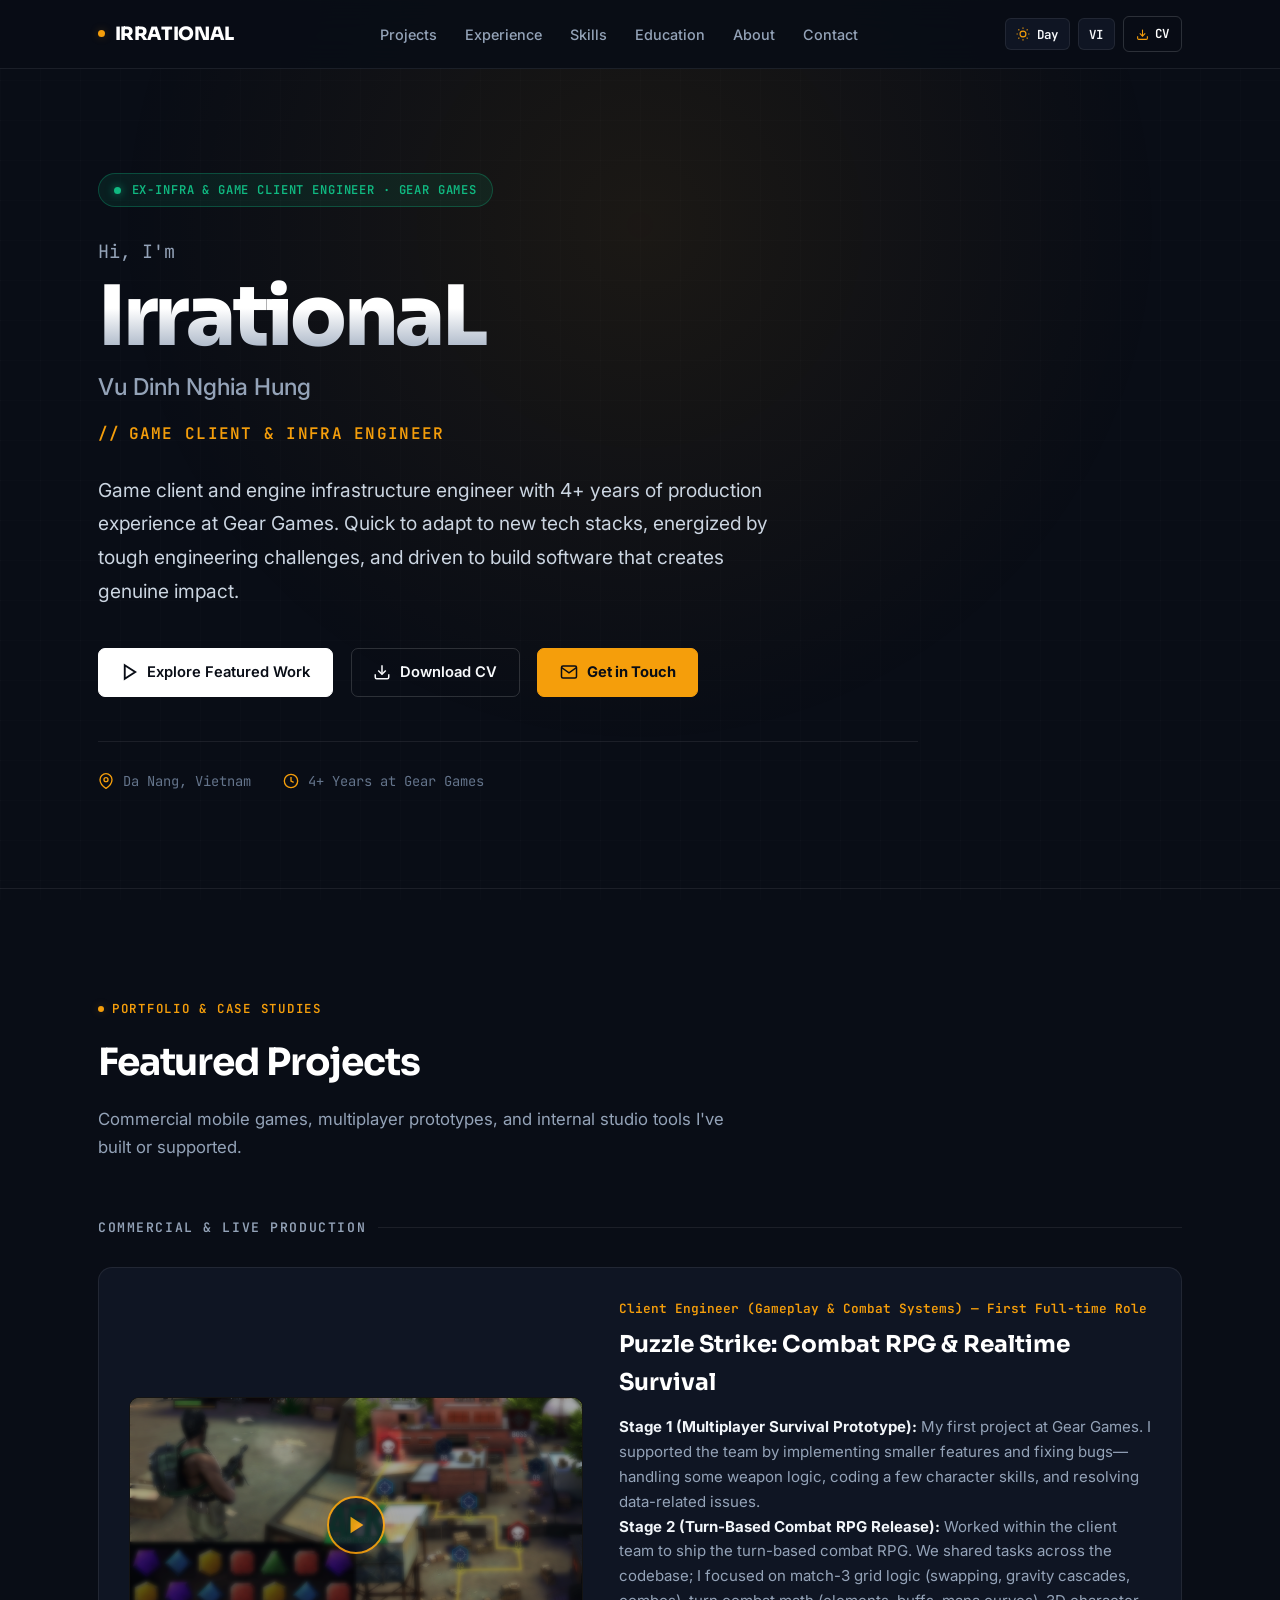
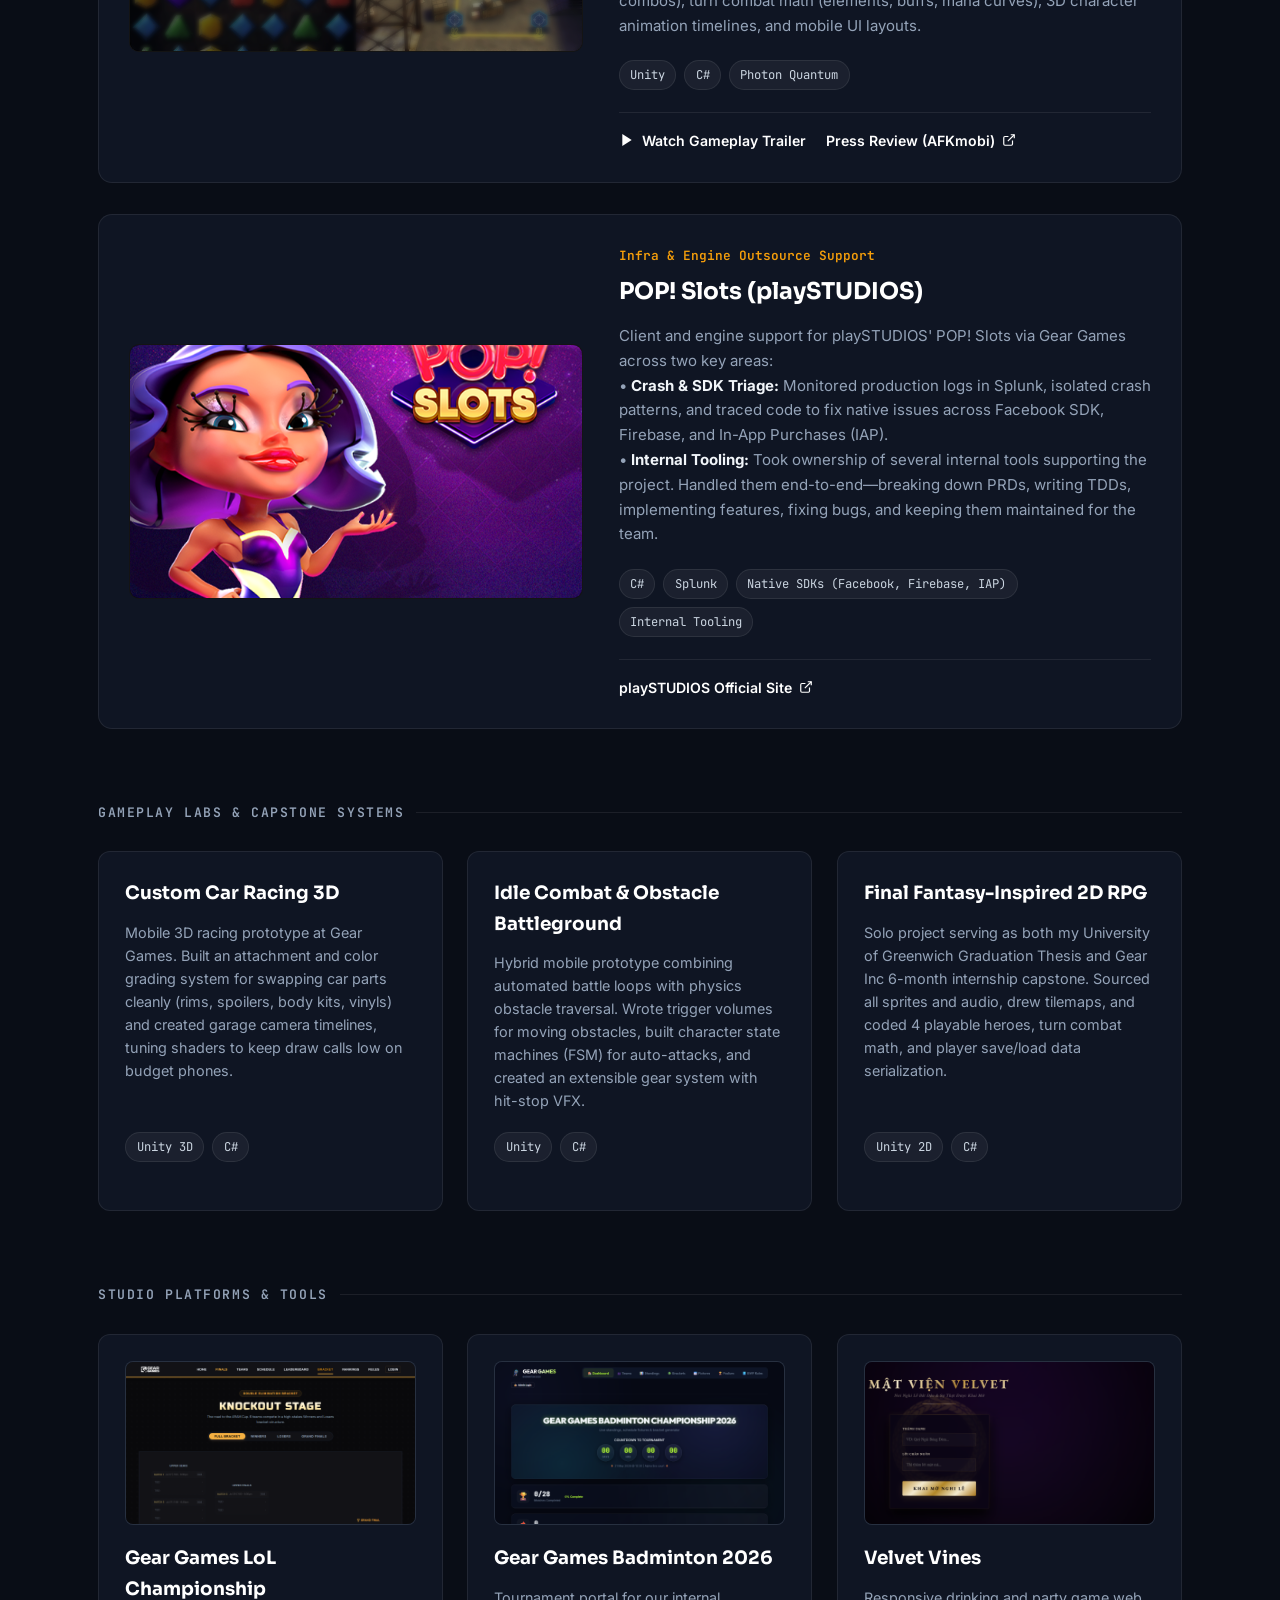
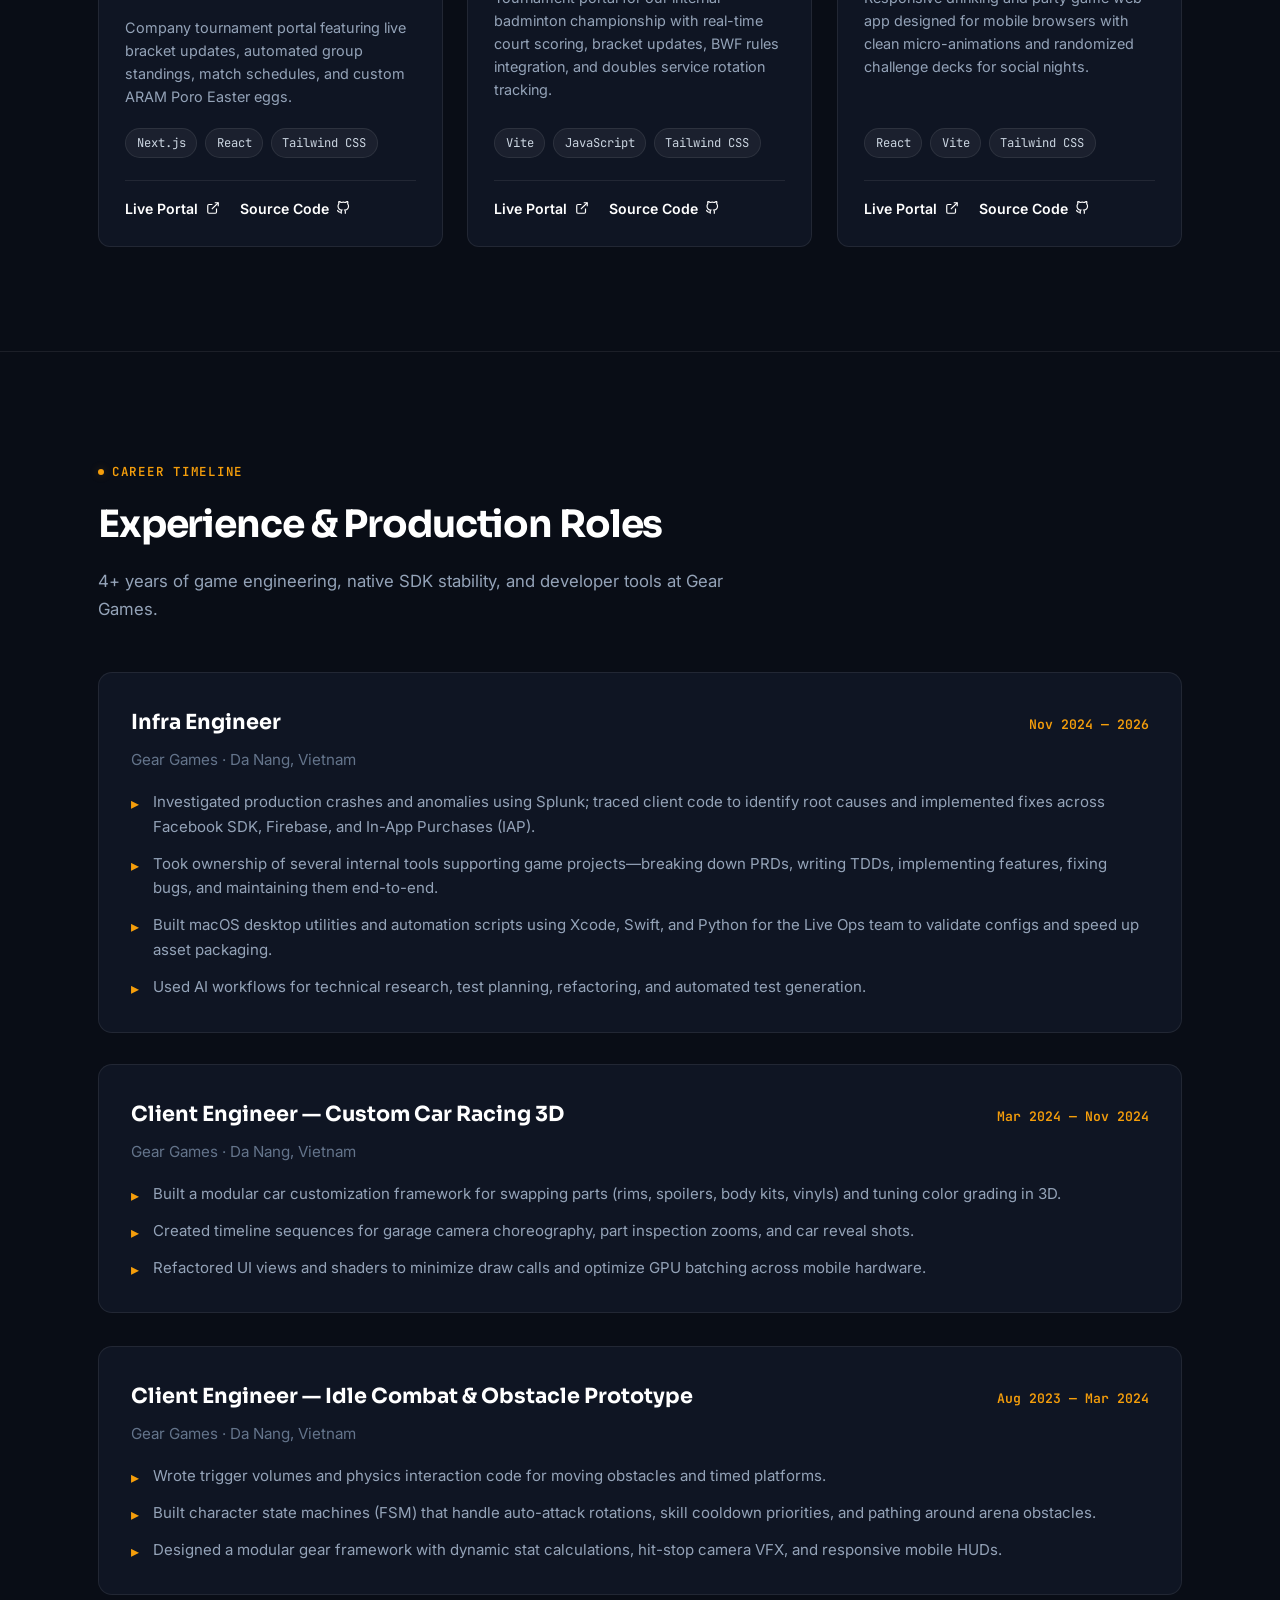
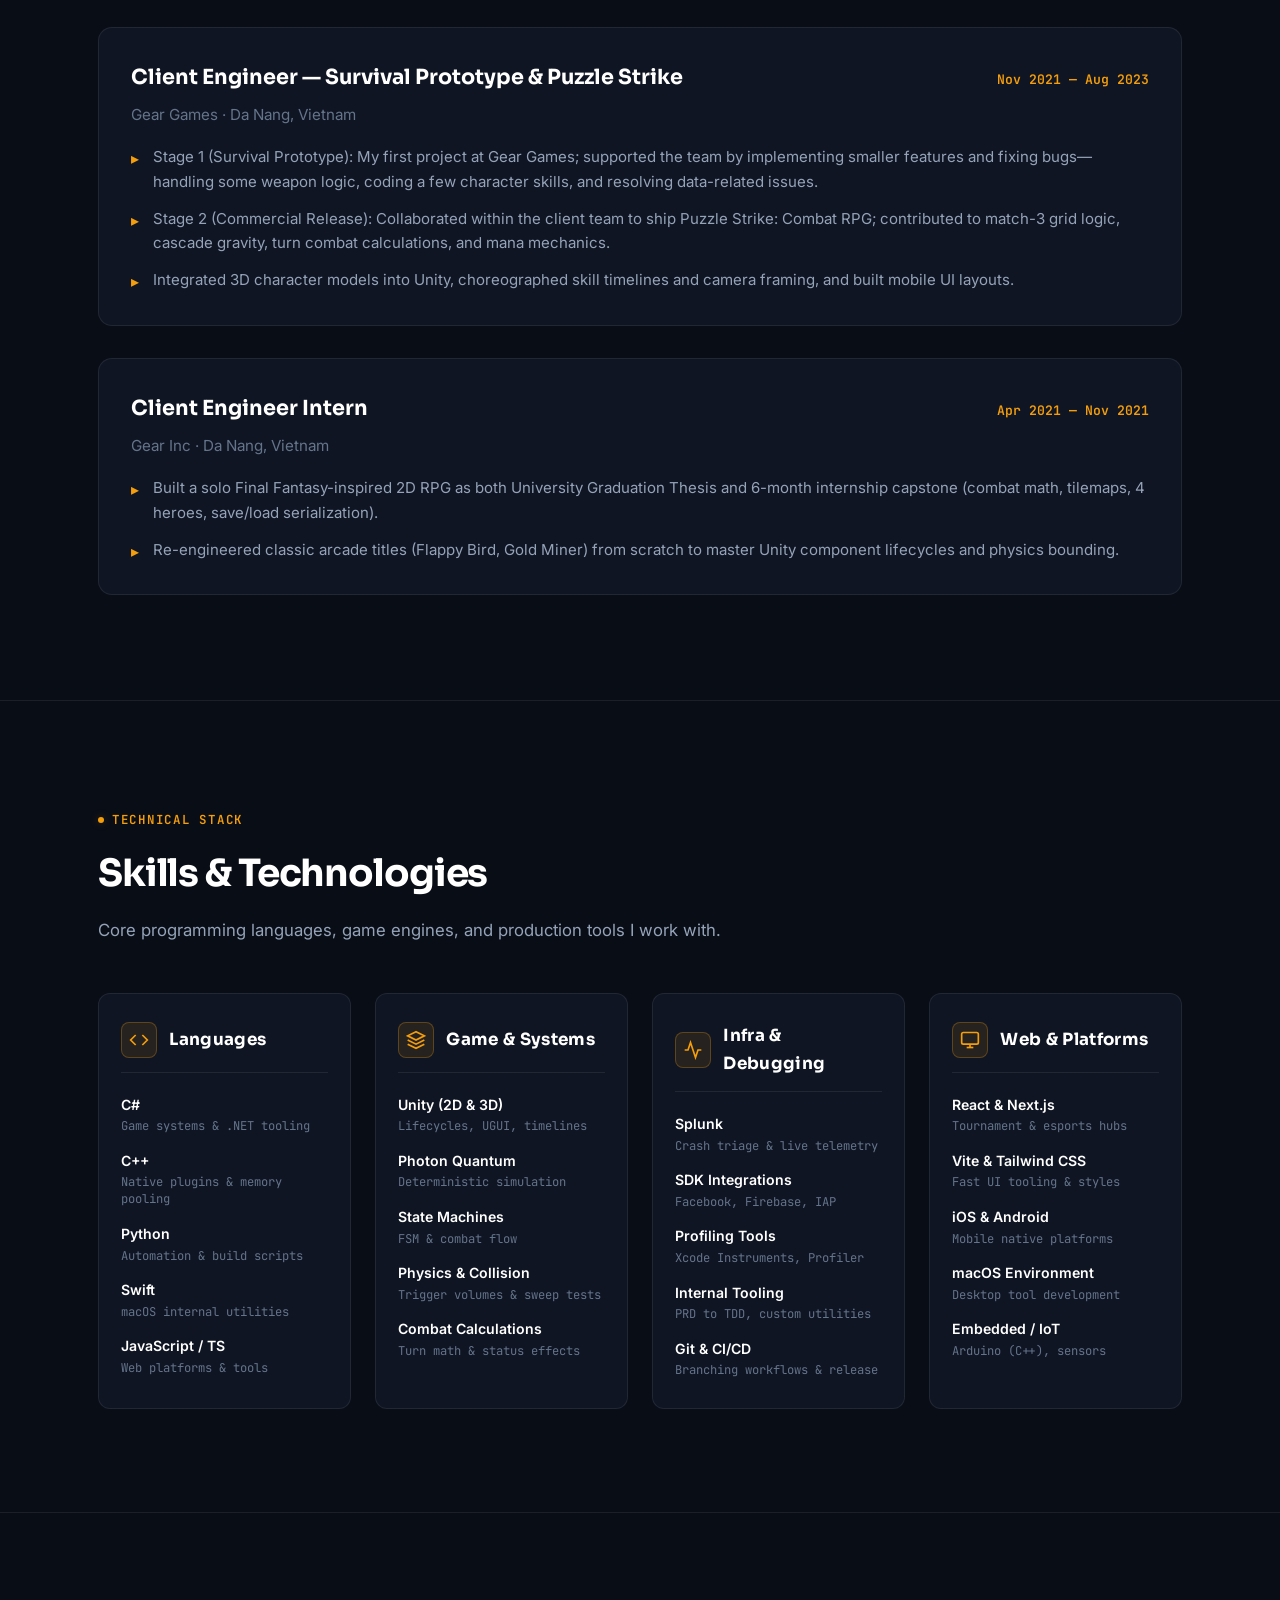
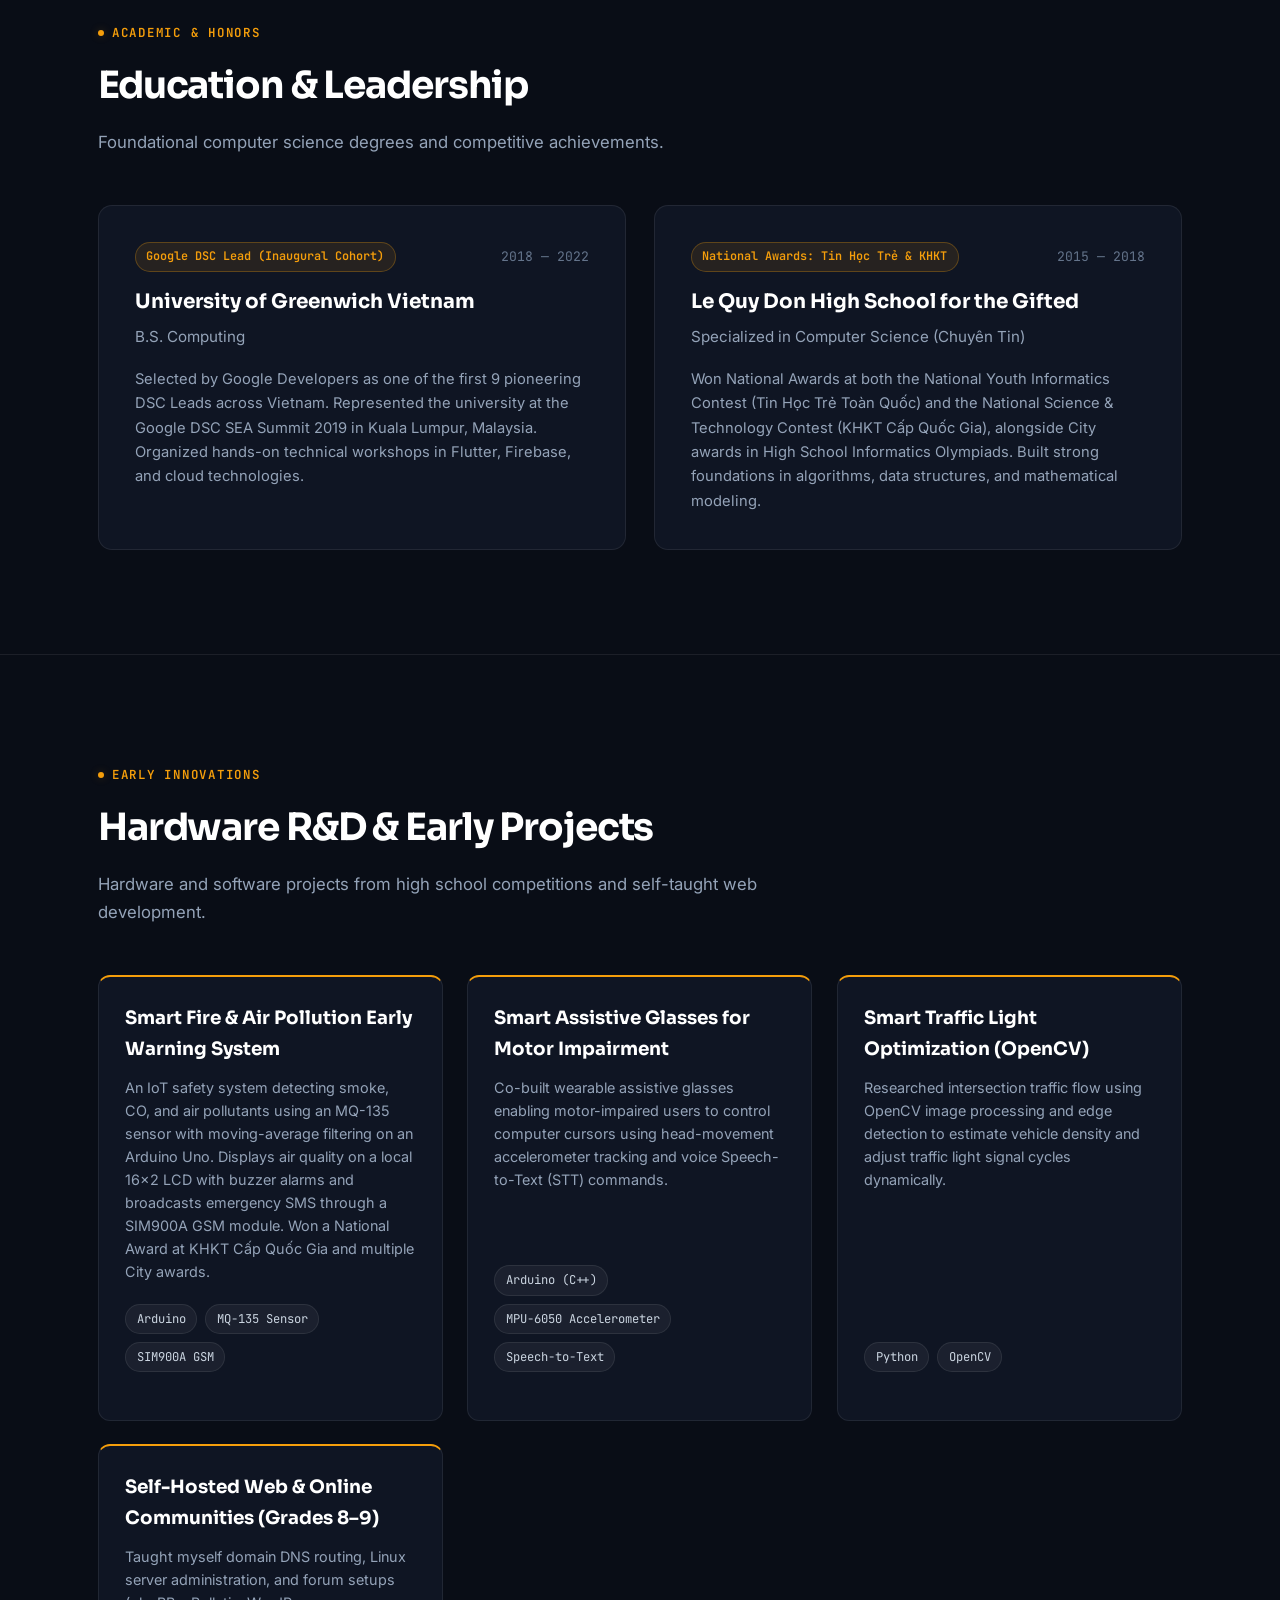
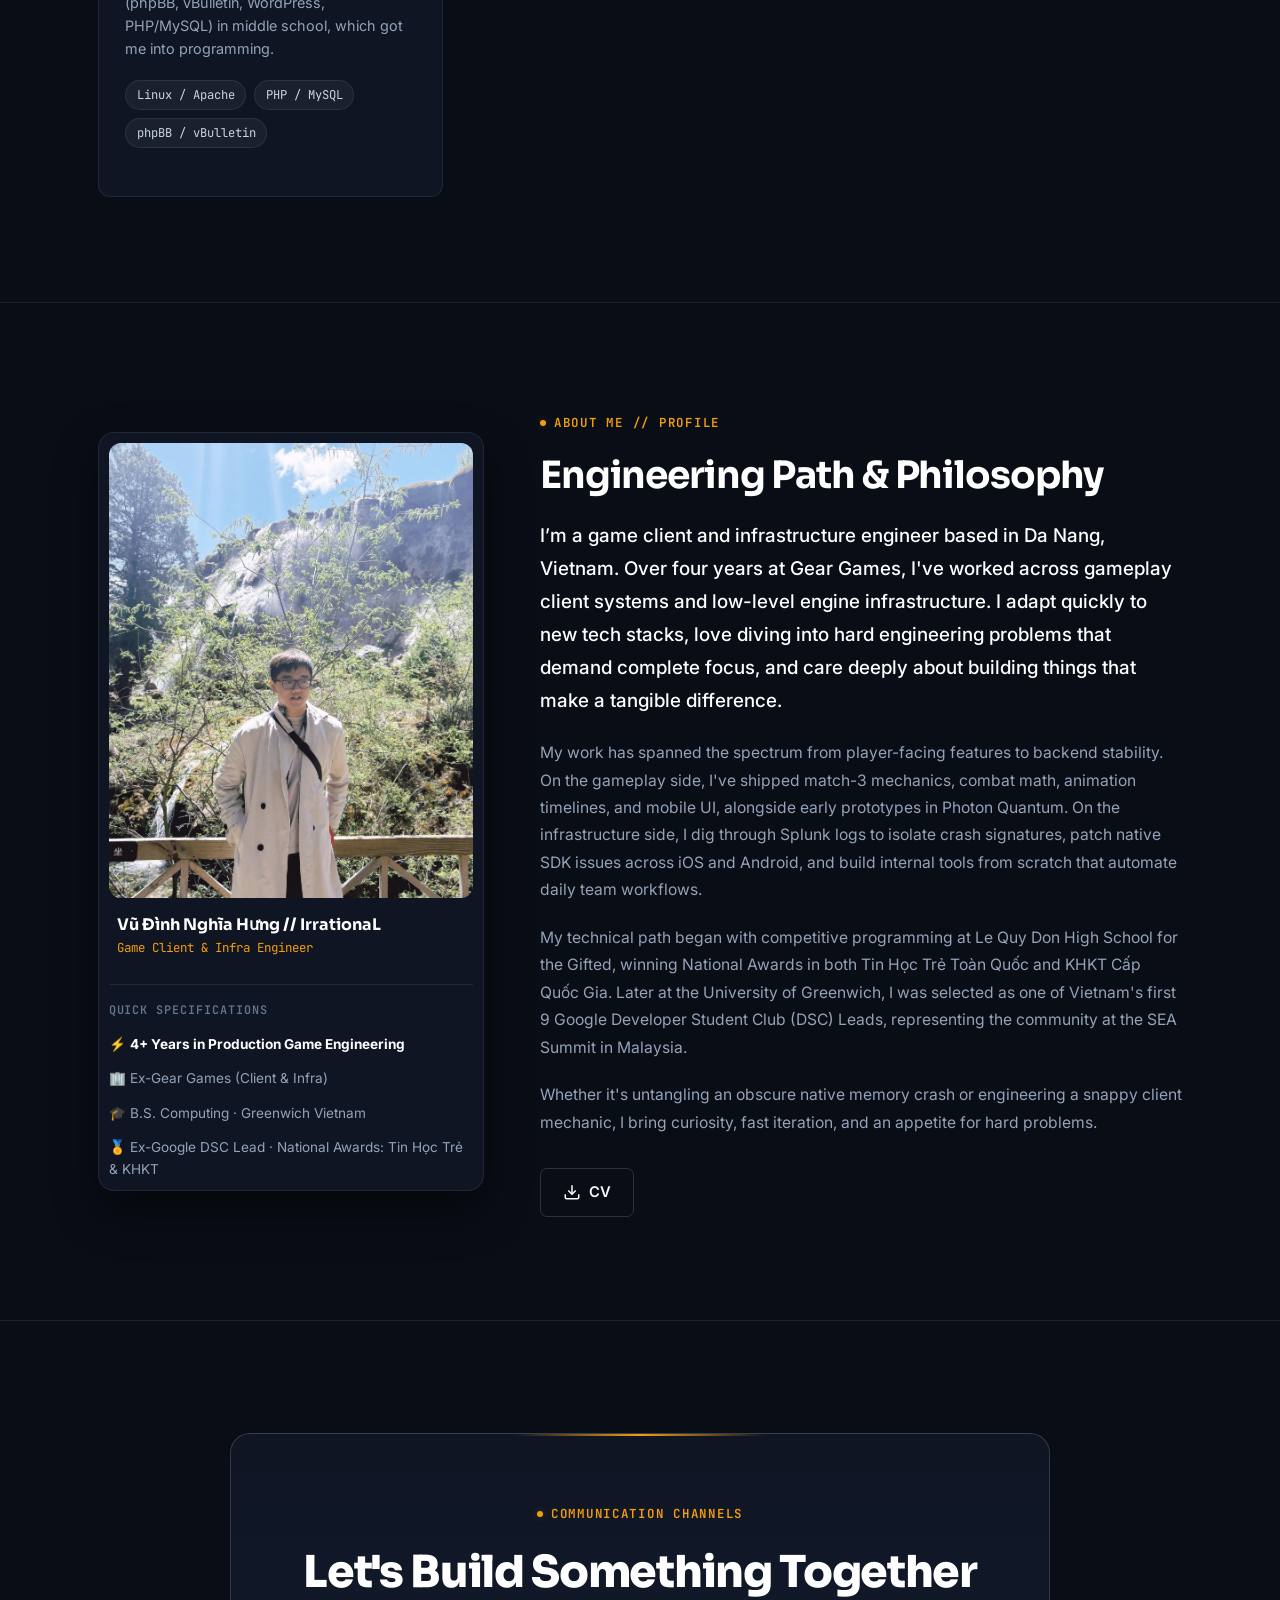
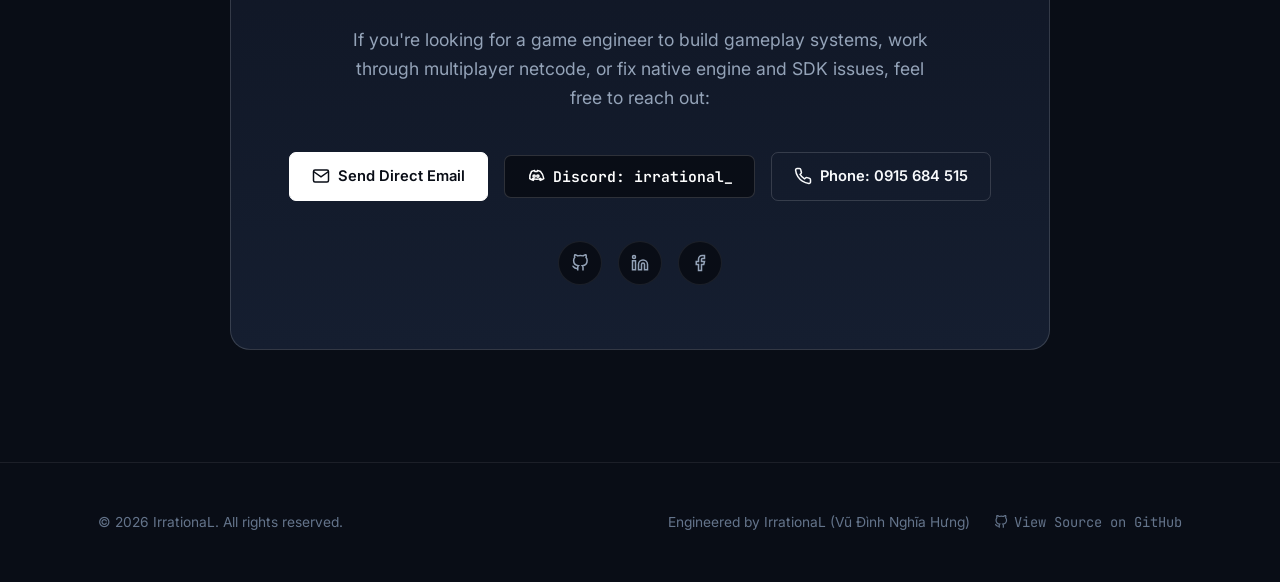
==== commit 3616d728: "feat(humanize): update portfolio copy, CV, and profile to match humanizer guidelines" ====
--- a/index.html
+++ b/index.html
@@ -83,7 +83,7 @@
           </div>
 
           <p class="hero-summary" data-i18n="hero.summary">
-            Game client and engine infrastructure engineer with 4+ years at Gear Games. I build deterministic multiplayer gameplay in Photon Quantum, write client subsystems in C# and C++, and fix native platform crashes across iOS and Android.
+            Game client and engine infrastructure engineer with 4+ years of production experience at Gear Games. Quick to adapt to new tech stacks, energized by tough engineering challenges, and driven to build software that creates genuine impact.
           </p>
 
           <div class="hero-actions">
@@ -111,10 +111,6 @@
             <div class="meta-chip">
               <svg width="16" height="16" viewBox="0 0 24 24" fill="none" stroke="currentColor" stroke-width="2"><circle cx="12" cy="12" r="10"></circle><polyline points="12 6 12 12 16 14"></polyline></svg>
               <span data-i18n="hero.experiencePill">4+ Years at Gear Games</span>
-            </div>
-            <div class="meta-chip">
-              <svg width="16" height="16" viewBox="0 0 24 24" fill="none" stroke="currentColor" stroke-width="2"><polygon points="12 2 15.09 8.26 22 9.27 17 14.14 18.18 21.02 12 17.77 5.82 21.02 7 14.14 2 9.27 8.91 8.26 12 2"></polygon></svg>
-              <span data-i18n="hero.focusPill">Photon Quantum & Engine Infra</span>
             </div>
           </div>
 
@@ -152,18 +148,14 @@
               <div class="project-role-badge" data-i18n="projects.p1Role">Client Engineer (Gameplay & Combat Systems) — First Full-time Role</div>
               <h3 class="project-heading" data-i18n="projects.p1Title">Puzzle Strike: Combat RPG & Realtime Survival</h3>
               <p class="project-body" data-i18n="projects.p1Desc">
-                <strong>Stage 1 (Multiplayer Survival Prototype):</strong> We prototyped a real-time multiplayer battleground mixing PUBG-style rules with match-3 mechanics using Photon Quantum on Unity. I handled weapon ballistics, hero skill hooks, and tracked down deterministic desync bugs.<br/>
-                <strong>Stage 2 (Turn-Based Combat RPG Release):</strong> Primary client engineer for the commercial release. Wrote the match-3 grid logic from scratch (tile swapping, gravity cascades, combo multipliers), programmed the turn combat formulas (elements, mana curves, buffs), choreographed 3D character animation timelines, and built mobile UI with low draw calls.
+                <strong>Stage 1 (Multiplayer Survival Prototype):</strong> My first project at Gear Games. I supported the team by implementing smaller features and fixing bugs—handling some weapon logic, coding a few character skills, and resolving data-related issues.<br/>
+                <strong>Stage 2 (Turn-Based Combat RPG Release):</strong> Worked within the client team to ship the turn-based combat RPG. We shared tasks across the codebase; I focused on match-3 grid logic (swapping, gravity cascades, combos), turn combat math (elements, buffs, mana curves), 3D character animation timelines, and mobile UI layouts.
               </p>
               
               <div class="tech-capsule-row">
                 <span class="tech-capsule">Unity</span>
                 <span class="tech-capsule">C#</span>
                 <span class="tech-capsule">Photon Quantum</span>
-                <span class="tech-capsule">Match-3 Solvers</span>
-                <span class="tech-capsule">Combat Math</span>
-                <span class="tech-capsule">Animation Timelines</span>
-                <span class="tech-capsule">Mobile UGUI</span>
               </div>
 
               <div class="project-action-links">
@@ -190,16 +182,16 @@
               <div class="project-role-badge" data-i18n="projects.p2Role">Infra & Engine Outsource Support</div>
               <h3 class="project-heading" data-i18n="projects.p2Title">POP! Slots (playSTUDIOS)</h3>
               <p class="project-body" data-i18n="projects.p2Desc">
-                Supported client engineering for playSTUDIOS' POP! Slots. Tracked down and patched native crashes in third-party ad networks, telemetry SDKs, and payment gateways. Profiled draw calls and memory leaks on lower-end Android devices using Unity Profiler, Xcode Instruments, and Android GPU Inspector.
+                Client and engine support for playSTUDIOS' POP! Slots via Gear Games across two key areas:<br/>
+                • <strong>Crash & SDK Triage:</strong> Monitored production logs in Splunk, isolated crash patterns, and traced code to fix native issues across Facebook SDK, Firebase, and In-App Purchases (IAP).<br/>
+                • <strong>Internal Tooling:</strong> Took ownership of several internal tools supporting the project. Handled them end-to-end—breaking down PRDs, writing TDDs, implementing features, fixing bugs, and keeping them maintained for the team.
               </p>
 
               <div class="tech-capsule-row">
-                <span class="tech-capsule">Unity</span>
-                <span class="tech-capsule">C++ / C#</span>
-                <span class="tech-capsule">Native iOS/Android SDKs</span>
-                <span class="tech-capsule">Splunk Telemetry</span>
-                <span class="tech-capsule">Memory Profiler</span>
-                <span class="tech-capsule">Frame Debugger</span>
+                <span class="tech-capsule">C#</span>
+                <span class="tech-capsule">Splunk</span>
+                <span class="tech-capsule">Native SDKs (Facebook, Firebase, IAP)</span>
+                <span class="tech-capsule">Internal Tooling</span>
               </div>
 
               <div class="project-action-links">
@@ -222,7 +214,6 @@
         <div class="secondary-projects-grid">
           <!-- Card 3: Custom Car Racing -->
           <div class="secondary-card reveal-on-scroll delay-1">
-            <div class="sec-category-label" data-i18n="projects.p3Role">Mobile 3D Racing Prototype</div>
             <h4 class="sec-title" data-i18n="projects.p3Title">Custom Car Racing 3D</h4>
             <p class="sec-desc" data-i18n="projects.p3Desc">
               Mobile 3D racing prototype at Gear Games. Built an attachment and color grading system for swapping car parts cleanly (rims, spoilers, body kits, vinyls) and created garage camera timelines, tuning shaders to keep draw calls low on budget phones.
@@ -230,38 +221,30 @@
             <div class="tech-capsule-row">
               <span class="tech-capsule">Unity 3D</span>
               <span class="tech-capsule">C#</span>
-              <span class="tech-capsule">Timelines</span>
-              <span class="tech-capsule">Shader Batching</span>
             </div>
           </div>
 
           <!-- Card 4: Idle Combat & Obstacles -->
           <div class="secondary-card reveal-on-scroll delay-2">
-            <div class="sec-category-label" data-i18n="projects.p4Role">Internal Innovation Lab</div>
             <h4 class="sec-title" data-i18n="projects.p4Title">Idle Combat & Obstacle Battleground</h4>
             <p class="sec-desc" data-i18n="projects.p4Desc">
               Hybrid mobile prototype combining automated battle loops with physics obstacle traversal. Wrote trigger volumes for moving obstacles, built character state machines (FSM) for auto-attacks, and created an extensible gear system with hit-stop VFX.
             </p>
             <div class="tech-capsule-row">
               <span class="tech-capsule">Unity</span>
-              <span class="tech-capsule">Autonomous AI</span>
-              <span class="tech-capsule">Physics Triggers</span>
-              <span class="tech-capsule">Gear & VFX</span>
+              <span class="tech-capsule">C#</span>
             </div>
           </div>
 
           <!-- Card 5: Final Fantasy RPG Capstone -->
           <div class="secondary-card reveal-on-scroll delay-3">
-            <div class="sec-category-label" data-i18n="projects.p5Role">University Thesis & Internship Capstone</div>
             <h4 class="sec-title" data-i18n="projects.p5Title">Final Fantasy-Inspired 2D RPG</h4>
             <p class="sec-desc" data-i18n="projects.p5Desc">
               Solo project serving as both my University of Greenwich Graduation Thesis and Gear Inc 6-month internship capstone. Sourced all sprites and audio, drew tilemaps, and coded 4 playable heroes, turn combat math, and player save/load data serialization.
             </p>
             <div class="tech-capsule-row">
               <span class="tech-capsule">Unity 2D</span>
-              <span class="tech-capsule">Turn-Based Combat</span>
-              <span class="tech-capsule">Save/Load Data</span>
-              <span class="tech-capsule">Tilemaps</span>
+              <span class="tech-capsule">C#</span>
             </div>
           </div>
         </div>
@@ -275,7 +258,9 @@
         <div class="secondary-projects-grid">
           <!-- Web 1: LoL Tournament -->
           <div class="secondary-card reveal-on-scroll delay-1">
-            <div class="sec-category-label" data-i18n="projects.p6Role">Full-Stack Esports Portal</div>
+            <div class="sec-card-media">
+              <img src="assets/projects/web-lol.png" alt="Gear Games LoL Championship" class="sec-card-img" loading="lazy" />
+            </div>
             <h4 class="sec-title" data-i18n="projects.p6Title">Gear Games LoL Championship</h4>
             <p class="sec-desc" data-i18n="projects.p6Desc">
               Company tournament portal featuring live bracket updates, automated group standings, match schedules, and custom ARAM Poro Easter eggs.
@@ -283,7 +268,7 @@
             <div class="tech-capsule-row">
               <span class="tech-capsule">Next.js</span>
               <span class="tech-capsule">React</span>
-              <span class="tech-capsule">Tailwind</span>
+              <span class="tech-capsule">Tailwind CSS</span>
             </div>
             <div class="project-action-links" style="margin-top: auto;">
               <a href="https://gg-lol-tournament.vercel.app/" target="_blank" rel="noopener noreferrer" class="action-link">
@@ -299,7 +284,9 @@
 
           <!-- Web 2: Badminton Tournament -->
           <div class="secondary-card reveal-on-scroll delay-2">
-            <div class="sec-category-label" data-i18n="projects.p7Role">Real-Time Arena Platform</div>
+            <div class="sec-card-media">
+              <img src="assets/projects/web-badminton.png" alt="Gear Games Badminton 2026" class="sec-card-img" loading="lazy" />
+            </div>
             <h4 class="sec-title" data-i18n="projects.p7Title">Gear Games Badminton 2026</h4>
             <p class="sec-desc" data-i18n="projects.p7Desc">
               Tournament portal for our internal badminton championship with real-time court scoring, bracket updates, BWF rules integration, and doubles service rotation tracking.
@@ -307,7 +294,7 @@
             <div class="tech-capsule-row">
               <span class="tech-capsule">Vite</span>
               <span class="tech-capsule">JavaScript</span>
-              <span class="tech-capsule">BWF Engine</span>
+              <span class="tech-capsule">Tailwind CSS</span>
             </div>
             <div class="project-action-links" style="margin-top: auto;">
               <a href="https://badminton-tournament-gear.vercel.app/" target="_blank" rel="noopener noreferrer" class="action-link">
@@ -323,15 +310,17 @@
 
           <!-- Web 3: Velvet Vines -->
           <div class="secondary-card reveal-on-scroll delay-3">
-            <div class="sec-category-label" data-i18n="projects.p8Role">Interactive Web Game</div>
+            <div class="sec-card-media">
+              <img src="assets/projects/web-velvet.png" alt="Velvet Vines" class="sec-card-img" loading="lazy" />
+            </div>
             <h4 class="sec-title" data-i18n="projects.p8Title">Velvet Vines</h4>
             <p class="sec-desc" data-i18n="projects.p8Desc">
-              Responsive card-drinking and party game web app designed for mobile browsers with clean micro-animations.
+              Responsive drinking and party game web app designed for mobile browsers with clean micro-animations and randomized challenge decks for social nights.
             </p>
             <div class="tech-capsule-row">
               <span class="tech-capsule">React</span>
-              <span class="tech-capsule">CSS Motion</span>
-              <span class="tech-capsule">Mobile Web</span>
+              <span class="tech-capsule">Vite</span>
+              <span class="tech-capsule">Tailwind CSS</span>
             </div>
             <div class="project-action-links" style="margin-top: auto;">
               <a href="https://velvet-vines.vercel.app/" target="_blank" rel="noopener noreferrer" class="action-link">
@@ -366,10 +355,10 @@
             </div>
             <div class="exp-company" data-i18n="experience.job1Company">Gear Games · Da Nang, Vietnam</div>
             <ul class="exp-bullets">
-              <li data-i18n="experience.job1Bullets.0">Fixed tricky multi-platform SDK bugs across In-App Purchases (receipt validation timeouts), Firebase (remote config latency), and Facebook SDK (token lifecycles, event tracking drops).</li>
-              <li data-i18n="experience.job1Bullets.1">Wrote Splunk search queries to filter crash signatures and memory anomalies on live builds; traced execution paths to isolate native memory faults and deadlocks.</li>
-              <li data-i18n="experience.job1Bullets.2">Maintained and built internal desktop utilities for the Live Ops team using Xcode, Swift, and Python, adding automated asset compilation and build config checkers.</li>
-              <li data-i18n="experience.job1Bullets.3">Used modern AI development tools for technical research, test planning, refactoring, and generating automated unit tests.</li>
+              <li data-i18n="experience.job1Bullets.0">Investigated production crashes and anomalies using Splunk; traced client code to identify root causes and implemented fixes across Facebook SDK, Firebase, and In-App Purchases (IAP).</li>
+              <li data-i18n="experience.job1Bullets.1">Took ownership of several internal tools supporting game projects—breaking down PRDs, writing TDDs, implementing features, fixing bugs, and maintaining them end-to-end.</li>
+              <li data-i18n="experience.job1Bullets.2">Built macOS desktop utilities and automation scripts using Xcode, Swift, and Python for the Live Ops team to validate configs and speed up asset packaging.</li>
+              <li data-i18n="experience.job1Bullets.3">Used AI workflows for technical research, test planning, refactoring, and automated test generation.</li>
             </ul>
           </div>
 
@@ -409,9 +398,9 @@
             </div>
             <div class="exp-company" data-i18n="experience.job4Company">Gear Games · Da Nang, Vietnam</div>
             <ul class="exp-bullets">
-              <li data-i18n="experience.job4Bullets.0">Stage 1 (Prototype): Wrote weapon ballistics, character skills, and combat hooks for a multiplayer survival prototype running on Photon Quantum; fixed logic desyncs in Unity.</li>
-              <li data-i18n="experience.job4Bullets.1">Stage 2 (Released Title): Primary client owner for the commercial release of Puzzle Strike: Combat RPG. Wrote match-3 grid logic, cascade gravity, combo multipliers, and turn-based combat damage/mana math.</li>
-              <li data-i18n="experience.job4Bullets.2">Integrated 3D character models into Unity, choreographed skill timelines and camera shots, and designed mobile UGUI screens with optimized draw calls.</li>
+              <li data-i18n="experience.job4Bullets.0">Stage 1 (Survival Prototype): My first project at Gear Games; supported the team by implementing smaller features and fixing bugs—handling some weapon logic, coding a few character skills, and resolving data-related issues.</li>
+              <li data-i18n="experience.job4Bullets.1">Stage 2 (Commercial Release): Collaborated within the client team to ship Puzzle Strike: Combat RPG; contributed to match-3 grid logic, cascade gravity, turn combat calculations, and mana mechanics.</li>
+              <li data-i18n="experience.job4Bullets.2">Integrated 3D character models into Unity, choreographed skill timelines and camera framing, and built mobile UI layouts.</li>
             </ul>
           </div>
 
@@ -436,94 +425,77 @@
     <section id="skills" class="skills">
       <div class="container">
         <div class="section-tag reveal-on-scroll" data-i18n="skills.tag">TECHNICAL STACK</div>
-        <h2 class="section-title reveal-on-scroll" data-i18n="skills.title">Skills & Architecture</h2>
-        <p class="section-desc reveal-on-scroll" data-i18n="skills.desc">My daily technical toolkit across game engines, networking, native platforms, and profiling.</p>
-
-        <div class="bento-grid">
+        <h2 class="section-title reveal-on-scroll" data-i18n="skills.title">Skills & Technologies</h2>
+        <p class="section-desc reveal-on-scroll" data-i18n="skills.desc">Core programming languages, game engines, and production tools I work with.</p>
+
+        <div class="skills-matrix">
           
-          <!-- Card 1: Featured Wide Card -->
-          <div class="bento-card bento-featured reveal-on-scroll">
-            <div class="bento-header">
-              <div class="bento-icon">
-                <svg width="22" height="22" viewBox="0 0 24 24" fill="none" stroke="currentColor" stroke-width="2"><polygon points="12 2 2 7 12 12 22 7 12 2"></polygon><polyline points="2 17 12 22 22 17"></polyline><polyline points="2 12 12 17 22 12"></polyline></svg>
-              </div>
-              <h3 class="bento-title" data-i18n="skills.comp1Title">Gameplay Architecture & Combat Systems</h3>
-            </div>
-            <p class="bento-body" data-i18n="skills.comp1Desc">
-              Turn-based damage formulas, Hierarchical & Finite State Machines (FSM), 2D grid spatial indexes, match-3 cascading solvers, animation timelines, and input buffering.
-            </p>
-            <div class="bento-pill-group">
-              <span class="bento-pill">C# (.NET)</span>
-              <span class="bento-pill">FSM / Hierarchical State Machines</span>
-              <span class="bento-pill">Turn-Based Combat Math</span>
-              <span class="bento-pill">Match-3 Grid Solvers</span>
-              <span class="bento-pill">Animation Timelines</span>
-              <span class="bento-pill">Input Buffering</span>
-              <span class="bento-pill">Modular Gear Systems</span>
-            </div>
-          </div>
-
-          <!-- Card 2: Deterministic Netcode -->
-          <div class="bento-card reveal-on-scroll delay-1">
-            <div class="bento-header">
-              <div class="bento-icon">
-                <svg width="22" height="22" viewBox="0 0 24 24" fill="none" stroke="currentColor" stroke-width="2"><circle cx="12" cy="12" r="10"></circle><polygon points="10 8 16 12 10 16 10 8"></polygon></svg>
-              </div>
-              <h3 class="bento-title" data-i18n="skills.comp2Title">Game Engines & Deterministic Multiplayer</h3>
-            </div>
-            <p class="bento-body" data-i18n="skills.comp2Desc">
-              Unity 2D/3D component lifecycles, Photon Quantum deterministic ECS in C# (zero allocations in the game loop, decoupled visual views), lockstep synchronization, fixed-tick physics, and desync fixes.
-            </p>
-            <div class="bento-pill-group">
-              <span class="bento-pill">Photon Quantum</span>
-              <span class="bento-pill">Lockstep Simulation</span>
-              <span class="bento-pill">Deterministic Physics</span>
-              <span class="bento-pill">ECS Architecture</span>
-              <span class="bento-pill">Unity 2D / 3D</span>
-            </div>
-          </div>
-
-          <!-- Card 3: Profiling & Optimization -->
-          <div class="bento-card reveal-on-scroll delay-2">
-            <div class="bento-header">
-              <div class="bento-icon">
-                <svg width="22" height="22" viewBox="0 0 24 24" fill="none" stroke="currentColor" stroke-width="2"><polyline points="22 12 18 12 15 21 9 3 6 12 2 12"></polyline></svg>
-              </div>
-              <h3 class="bento-title" data-i18n="skills.comp3Title">Engine Profiling & Optimization</h3>
-            </div>
-            <p class="bento-body" data-i18n="skills.comp3Desc">
-              Tracking down bottlenecks using Unity Memory Profiler, Frame Debugger, Xcode Instruments (Time Profiler, Leaks, Allocations), Android GPU Inspector, GPU draw call batching, dynamic UGUI canvas isolation, and Addressables.
-            </p>
-            <div class="bento-pill-group">
-              <span class="bento-pill">Unity Memory Profiler</span>
-              <span class="bento-pill">Frame Debugger</span>
-              <span class="bento-pill">Xcode Instruments</span>
-              <span class="bento-pill">Android GPU Inspector</span>
-              <span class="bento-pill">UGUI Canvas Isolation</span>
-              <span class="bento-pill">Addressables</span>
-            </div>
-          </div>
-
-          <!-- Card 4: Languages, Native SDKs & Tooling -->
-          <div class="bento-card reveal-on-scroll delay-3" style="grid-column: span 2;">
-            <div class="bento-header">
-              <div class="bento-icon">
-                <svg width="22" height="22" viewBox="0 0 24 24" fill="none" stroke="currentColor" stroke-width="2"><rect x="4" y="4" width="16" height="16" rx="2" ry="2"></rect><rect x="9" y="9" width="6" height="6"></rect><line x1="9" y1="1" x2="9" y2="4"></line><line x1="15" y1="1" x2="15" y2="4"></line><line x1="9" y1="20" x2="9" y2="23"></line><line x1="15" y1="20" x2="15" y2="23"></line><line x1="20" y1="9" x2="23" y2="9"></line><line x1="20" y1="14" x2="23" y2="14"></line><line x1="1" y1="9" x2="4" y2="9"></line><line x1="1" y1="14" x2="4" y2="14"></line></svg>
-              </div>
-              <h3 class="bento-title" data-i18n="skills.comp4Title">Languages, Native SDKs & Tooling</h3>
-            </div>
-            <p class="bento-body" data-i18n="skills.comp4Desc">
-              Production C# (Linq-free hot loops, allocation tuning) and C++ (native plugins, memory pooling). Native iOS/Android SDK triage (IAP, Firebase, Facebook), Splunk telemetry queries, macOS desktop tools in Swift/Xcode/Python, and CI/CD pipelines.
-            </p>
-            <div class="bento-pill-group">
-              <span class="bento-pill">C# (.NET)</span>
-              <span class="bento-pill">C++</span>
-              <span class="bento-pill">Native SDK Triage (iOS/Android)</span>
-              <span class="bento-pill">Splunk Telemetry</span>
-              <span class="bento-pill">Swift (macOS Tools)</span>
-              <span class="bento-pill">Python</span>
-              <span class="bento-pill">CI/CD & GitFlow</span>
-            </div>
+          <!-- Column 1: Core Languages -->
+          <div class="skill-category-card reveal-on-scroll">
+            <div class="skill-cat-header">
+              <div class="skill-cat-icon">
+                <svg width="20" height="20" viewBox="0 0 24 24" fill="none" stroke="currentColor" stroke-width="2"><polyline points="16 18 22 12 16 6"></polyline><polyline points="8 6 2 12 8 18"></polyline></svg>
+              </div>
+              <h3 class="skill-cat-title" data-i18n="skills.cat1Title">Languages</h3>
+            </div>
+            <ul class="skill-item-list">
+              <li><span class="skill-name">C#</span><span class="skill-detail">Game systems & .NET tooling</span></li>
+              <li><span class="skill-name">C++</span><span class="skill-detail">Native plugins & memory pooling</span></li>
+              <li><span class="skill-name">Python</span><span class="skill-detail">Automation & build scripts</span></li>
+              <li><span class="skill-name">Swift</span><span class="skill-detail">macOS internal utilities</span></li>
+              <li><span class="skill-name">JavaScript / TS</span><span class="skill-detail">Web platforms & tools</span></li>
+            </ul>
+          </div>
+
+          <!-- Column 2: Game & Systems -->
+          <div class="skill-category-card reveal-on-scroll delay-1">
+            <div class="skill-cat-header">
+              <div class="skill-cat-icon">
+                <svg width="20" height="20" viewBox="0 0 24 24" fill="none" stroke="currentColor" stroke-width="2"><polygon points="12 2 2 7 12 12 22 7 12 2"></polygon><polyline points="2 17 12 22 22 17"></polyline><polyline points="2 12 12 17 22 12"></polyline></svg>
+              </div>
+              <h3 class="skill-cat-title" data-i18n="skills.cat2Title">Game & Systems</h3>
+            </div>
+            <ul class="skill-item-list">
+              <li><span class="skill-name">Unity (2D & 3D)</span><span class="skill-detail">Lifecycles, UGUI, timelines</span></li>
+              <li><span class="skill-name">Photon Quantum</span><span class="skill-detail">Deterministic simulation</span></li>
+              <li><span class="skill-name">State Machines</span><span class="skill-detail">FSM & combat flow</span></li>
+              <li><span class="skill-name">Physics & Collision</span><span class="skill-detail">Trigger volumes & sweep tests</span></li>
+              <li><span class="skill-name">Combat Calculations</span><span class="skill-detail">Turn math & status effects</span></li>
+            </ul>
+          </div>
+
+          <!-- Column 3: Infra & Observability -->
+          <div class="skill-category-card reveal-on-scroll delay-2">
+            <div class="skill-cat-header">
+              <div class="skill-cat-icon">
+                <svg width="20" height="20" viewBox="0 0 24 24" fill="none" stroke="currentColor" stroke-width="2"><polyline points="22 12 18 12 15 21 9 3 6 12 2 12"></polyline></svg>
+              </div>
+              <h3 class="skill-cat-title" data-i18n="skills.cat3Title">Infra & Debugging</h3>
+            </div>
+            <ul class="skill-item-list">
+              <li><span class="skill-name">Splunk</span><span class="skill-detail">Crash triage & live telemetry</span></li>
+              <li><span class="skill-name">SDK Integrations</span><span class="skill-detail">Facebook, Firebase, IAP</span></li>
+              <li><span class="skill-name">Profiling Tools</span><span class="skill-detail">Xcode Instruments, Profiler</span></li>
+              <li><span class="skill-name">Internal Tooling</span><span class="skill-detail">PRD to TDD, custom utilities</span></li>
+              <li><span class="skill-name">Git & CI/CD</span><span class="skill-detail">Branching workflows & release</span></li>
+            </ul>
+          </div>
+
+          <!-- Column 4: Web & Platforms -->
+          <div class="skill-category-card reveal-on-scroll delay-3">
+            <div class="skill-cat-header">
+              <div class="skill-cat-icon">
+                <svg width="20" height="20" viewBox="0 0 24 24" fill="none" stroke="currentColor" stroke-width="2"><rect x="2" y="3" width="20" height="14" rx="2" ry="2"></rect><line x1="8" y1="21" x2="16" y2="21"></line><line x1="12" y1="17" x2="12" y2="21"></line></svg>
+              </div>
+              <h3 class="skill-cat-title" data-i18n="skills.cat4Title">Web & Platforms</h3>
+            </div>
+            <ul class="skill-item-list">
+              <li><span class="skill-name">React & Next.js</span><span class="skill-detail">Tournament & esports hubs</span></li>
+              <li><span class="skill-name">Vite & Tailwind CSS</span><span class="skill-detail">Fast UI tooling & styles</span></li>
+              <li><span class="skill-name">iOS & Android</span><span class="skill-detail">Mobile native platforms</span></li>
+              <li><span class="skill-name">macOS Environment</span><span class="skill-detail">Desktop tool development</span></li>
+              <li><span class="skill-name">Embedded / IoT</span><span class="skill-detail">Arduino (C++), sensors</span></li>
+            </ul>
           </div>
 
         </div>
@@ -555,13 +527,13 @@
           <!-- Card 2: Le Quy Don Gifted High School -->
           <div class="credential-card reveal-on-scroll delay-1">
             <div class="credential-badge-row">
-              <span class="credential-honor-pill" data-i18n="education.edu2Honor">National KHKT Award & City HSG</span>
+              <span class="credential-honor-pill" data-i18n="education.edu2Honor">National Awards: Tin Học Trẻ & KHKT</span>
               <span class="credential-date" data-i18n="education.edu2Date">2015 — 2018</span>
             </div>
             <h3 class="credential-institution" data-i18n="education.edu2School">Le Quy Don High School for the Gifted</h3>
             <div class="credential-degree" data-i18n="education.edu2Degree">Specialized in Computer Science (Chuyên Tin)</div>
             <p class="credential-desc" data-i18n="education.edu2Desc">
-              Won a National Award at the National Science & Technology Contest (KHKT Cấp Quốc Gia) for an embedded IoT early warning system, along with multiple City awards in High School Informatics Olympiads. Built strong foundations in algorithms, data structures, and mathematical modeling.
+              Won National Awards at both the National Youth Informatics Contest (Tin Học Trẻ Toàn Quốc) and the National Science & Technology Contest (KHKT Cấp Quốc Gia), alongside City awards in High School Informatics Olympiads. Built strong foundations in algorithms, data structures, and mathematical modeling.
             </p>
           </div>
 
@@ -579,7 +551,6 @@
         <div class="secondary-projects-grid">
           <!-- Inno 1: Smart Fire Warning System -->
           <div class="secondary-card reveal-on-scroll delay-1" style="border-top: 2px solid var(--accent);">
-            <div class="sec-category-label" data-i18n="innovations.inno1Role">National Science & Tech Contest (KHKT) Award</div>
             <h4 class="sec-title" data-i18n="innovations.inno1Title">Smart Fire & Air Pollution Early Warning System</h4>
             <p class="sec-desc" data-i18n="innovations.inno1Desc">
               An IoT safety system detecting smoke, CO, and air pollutants using an MQ-135 sensor with moving-average filtering on an Arduino Uno. Displays air quality on a local 16x2 LCD with buzzer alarms and broadcasts emergency SMS through a SIM900A GSM module. Won a National Award at KHKT Cấp Quốc Gia and multiple City awards.
@@ -588,49 +559,44 @@
               <span class="tech-capsule">Arduino</span>
               <span class="tech-capsule">MQ-135 Sensor</span>
               <span class="tech-capsule">SIM900A GSM</span>
-              <span class="tech-capsule">National Award</span>
             </div>
           </div>
 
           <!-- Inno 2: Assistive Glasses -->
           <div class="secondary-card reveal-on-scroll delay-2" style="border-top: 2px solid var(--accent);">
-            <div class="sec-category-label" data-i18n="innovations.inno2Role">Wearable HCI Accessibility Prototype</div>
             <h4 class="sec-title" data-i18n="innovations.inno2Title">Smart Assistive Glasses for Motor Impairment</h4>
             <p class="sec-desc" data-i18n="innovations.inno2Desc">
               Co-built wearable assistive glasses enabling motor-impaired users to control computer cursors using head-movement accelerometer tracking and voice Speech-to-Text (STT) commands.
             </p>
             <div class="tech-capsule-row">
-              <span class="tech-capsule">HCI Accessibility</span>
-              <span class="tech-capsule">Accelerometer</span>
+              <span class="tech-capsule">Arduino (C++)</span>
+              <span class="tech-capsule">MPU-6050 Accelerometer</span>
               <span class="tech-capsule">Speech-to-Text</span>
             </div>
           </div>
 
           <!-- Inno 3: OpenCV Traffic Light -->
           <div class="secondary-card reveal-on-scroll delay-3" style="border-top: 2px solid var(--accent);">
-            <div class="sec-category-label" data-i18n="innovations.inno3Role">Computer Vision Research</div>
             <h4 class="sec-title" data-i18n="innovations.inno3Title">Smart Traffic Light Optimization (OpenCV)</h4>
             <p class="sec-desc" data-i18n="innovations.inno3Desc">
               Researched intersection traffic flow using OpenCV image processing and edge detection to estimate vehicle density and adjust traffic light signal cycles dynamically.
             </p>
             <div class="tech-capsule-row">
+              <span class="tech-capsule">Python</span>
               <span class="tech-capsule">OpenCV</span>
-              <span class="tech-capsule">Computer Vision</span>
-              <span class="tech-capsule">Traffic Heuristics</span>
             </div>
           </div>
 
           <!-- Inno 4: Self-Hosted Web -->
           <div class="secondary-card reveal-on-scroll delay-4" style="border-top: 2px solid var(--accent);">
-            <div class="sec-category-label" data-i18n="innovations.inno4Role">Self-Taught Webmaster</div>
             <h4 class="sec-title" data-i18n="innovations.inno4Title">Self-Hosted Web & Online Communities (Grades 8–9)</h4>
             <p class="sec-desc" data-i18n="innovations.inno4Desc">
               Taught myself domain DNS routing, Linux server administration, and forum setups (phpBB, vBulletin, WordPress, PHP/MySQL) in middle school, which got me into programming.
             </p>
             <div class="tech-capsule-row">
-              <span class="tech-capsule">DNS & Hosting</span>
+              <span class="tech-capsule">Linux / Apache</span>
+              <span class="tech-capsule">PHP / MySQL</span>
               <span class="tech-capsule">phpBB / vBulletin</span>
-              <span class="tech-capsule">PHP / MySQL</span>
             </div>
           </div>
         </div>
@@ -657,9 +623,8 @@
               <div style="font-family: var(--font-mono); font-size: 0.74rem; font-weight: 600; letter-spacing: 0.08em; text-transform: uppercase; color: var(--text-dim);" data-i18n="about.specsHeader">Quick Specifications</div>
               <div style="font-size: 0.85rem; color: var(--text-muted);">⚡ <strong style="color:#fff;" data-i18n="about.specExp">4+ Years in Production Game Engineering</strong></div>
               <div style="font-size: 0.85rem; color: var(--text-muted);">🏢 <span data-i18n="about.specStudio">Ex-Gear Games (Client & Infra)</span></div>
-              <div style="font-size: 0.85rem; color: var(--text-muted);">🎯 <span data-i18n="about.specFocus">Deterministic Netcode, Unity, Profiling, SDKs</span></div>
               <div style="font-size: 0.85rem; color: var(--text-muted);">🎓 <span data-i18n="about.specDegree">B.S. Computing · Greenwich Vietnam</span></div>
-              <div style="font-size: 0.85rem; color: var(--text-muted);">🏅 <span data-i18n="about.specHonors">Ex-Google DSC Lead · National KHKT Award</span></div>
+              <div style="font-size: 0.85rem; color: var(--text-muted);">🏅 <span data-i18n="about.specHonors">Ex-Google DSC Lead · National Awards: Tin Học Trẻ & KHKT</span></div>
             </div>
           </div>
 
@@ -668,19 +633,19 @@
             <h2 class="section-title" data-i18n="about.title">Engineering Path & Philosophy</h2>
 
             <p class="lead-paragraph" data-i18n="about.lead">
-              I’m a game client and infrastructure engineer based in Da Nang, Vietnam. Over four years at Gear Games, my work moved between two worlds: shipping player-facing gameplay systems and untangling low-level engine and native SDK crashes on iOS and Android.
+              I’m a game client and infrastructure engineer based in Da Nang, Vietnam. Over four years at Gear Games, I've worked across gameplay client systems and low-level engine infrastructure. I adapt quickly to new tech stacks, love diving into hard engineering problems that demand complete focus, and care deeply about building things that make a tangible difference.
             </p>
 
             <p data-i18n="about.p1">
-              At Gear Games, I started on the gameplay client team, writing match-3 algorithms, turn-based combat math, vehicle customization frameworks, and Photon Quantum multiplayer prototypes. Later, I moved into infrastructure, diagnosing third-party native SDK crashes (IAP, Firebase, Facebook SDK), analyzing production telemetry in Splunk, and writing macOS desktop tools in Swift.
+              My work has spanned the spectrum from player-facing features to backend stability. On the gameplay side, I've shipped match-3 mechanics, combat math, animation timelines, and mobile UI, alongside early prototypes in Photon Quantum. On the infrastructure side, I dig through Splunk logs to isolate crash signatures, patch native SDK issues across iOS and Android, and build internal tools from scratch that automate daily team workflows.
             </p>
 
             <p data-i18n="about.p2">
-              My engineering background started with competitive informatics at Le Quy Don High School for the Gifted, winning a National Award at the National Science & Technology Contest (KHKT) for an embedded IoT alert device, and serving as one of the first 9 Google Developer Student Club (DSC) Leads in Vietnam, attending the 2019 Malaysia Summit.
+              My technical path began with competitive programming at Le Quy Don High School for the Gifted, winning National Awards in both Tin Học Trẻ Toàn Quốc and KHKT Cấp Quốc Gia. Later at the University of Greenwich, I was selected as one of Vietnam's first 9 Google Developer Student Club (DSC) Leads, representing the community at the SEA Summit in Malaysia.
             </p>
 
             <p data-i18n="about.p3">
-              I value clean, readable code, strict deterministic state in multiplayer, and digging into profilers to keep frame rates steady on mobile hardware.
+              Whether it's untangling an obscure native memory crash or engineering a snappy client mechanic, I bring curiosity, fast iteration, and an appetite for hard problems.
             </p>
 
             <div style="margin-top: 2rem;">
--- a/css/style.css
+++ b/css/style.css
@@ -751,6 +751,28 @@
   box-shadow: 0 10px 30px rgba(0, 0, 0, 0.3);
 }
 
+.sec-card-media {
+  width: 100%;
+  aspect-ratio: 16 / 9;
+  border-radius: 8px;
+  overflow: hidden;
+  margin-bottom: 1.15rem;
+  border: 1px solid var(--border-subtle);
+  background: var(--bg-surface-elevated);
+}
+
+.sec-card-img {
+  width: 100%;
+  height: 100%;
+  object-fit: cover;
+  display: block;
+  transition: transform var(--transition-smooth);
+}
+
+.secondary-card:hover .sec-card-img {
+  transform: scale(1.03);
+}
+
 .sec-category-label {
   font-family: var(--font-mono);
   font-size: 0.74rem;
@@ -856,91 +878,93 @@
 }
 
 /* ==========================================================================
-   ENGINEERING FOCUS (ASYMMETRIC BENTO GRID)
+   TECHNICAL STACK MATRIX (4-COLUMN HIGH-SIGNAL GRID)
    ========================================================================== */
 .skills {
   padding: 6.5rem 0;
   border-bottom: 1px solid var(--border-subtle);
 }
 
-.bento-grid {
+.skills-matrix {
   display: grid;
-  grid-template-columns: repeat(3, 1fr);
+  grid-template-columns: repeat(4, 1fr);
   gap: 1.5rem;
 }
 
-.bento-card {
+.skill-category-card {
   background: var(--bg-surface);
   border: 1px solid var(--border-subtle);
-  border-radius: 14px;
-  padding: 2rem;
+  border-radius: 12px;
+  padding: 1.75rem 1.4rem;
   display: flex;
   flex-direction: column;
   transition: var(--transition-smooth);
-  position: relative;
-  overflow: hidden;
-}
-
-.bento-card:hover {
+}
+
+.skill-category-card:hover {
   background: var(--bg-surface-elevated);
   border-color: var(--border-medium);
   transform: translateY(-3px);
-  box-shadow: 0 12px 35px rgba(0, 0, 0, 0.35);
-}
-
-.bento-card.bento-featured {
-  grid-column: span 2;
-  border-top: 3px solid var(--accent);
-}
-
-.bento-header {
-  display: flex;
-  align-items: center;
-  gap: 0.85rem;
-  margin-bottom: 1.15rem;
-}
-
-.bento-icon {
-  width: 44px;
-  height: 44px;
-  border-radius: 10px;
+  box-shadow: 0 10px 30px rgba(0, 0, 0, 0.3);
+}
+
+.skill-cat-header {
+  display: flex;
+  align-items: center;
+  gap: 0.75rem;
+  margin-bottom: 1.25rem;
+  padding-bottom: 0.85rem;
+  border-bottom: 1px solid var(--border-subtle);
+}
+
+.skill-cat-icon {
+  width: 36px;
+  height: 36px;
+  border-radius: 8px;
   background: var(--accent-subtle);
   border: 1px solid var(--accent-border);
   display: flex;
   align-items: center;
   justify-content: center;
   color: var(--accent);
-}
-
-.bento-title {
+  flex-shrink: 0;
+}
+
+.skill-cat-title {
   font-family: var(--font-display);
-  font-size: 1.25rem;
+  font-size: 1.05rem;
   font-weight: 700;
   color: #fff;
-}
-
-.bento-body {
-  font-size: 0.94rem;
-  color: var(--text-muted);
-  line-height: 1.65;
-  margin-bottom: 1.5rem;
-  flex-grow: 1;
-}
-
-.bento-pill-group {
-  display: flex;
-  flex-wrap: wrap;
-  gap: 0.45rem;
-}
-
-.bento-pill {
-  font-family: var(--font-mono);
-  font-size: 0.78rem;
-  padding: 0.3rem 0.65rem;
-  border-radius: 5px;
-  background: var(--bg-surface-elevated);
-  border: 1px solid var(--border-subtle);
-  color: #e2e8f0;
+  letter-spacing: 0.02em;
+}
+
+.skill-item-list {
+  list-style: none;
+  padding: 0;
+  margin: 0;
+  display: flex;
+  flex-direction: column;
+  gap: 0.85rem;
+}
+
+.skill-item-list li {
+  display: flex;
+  flex-direction: column;
+  gap: 0.15rem;
+  font-size: 0.88rem;
+}
+
+.skill-name {
+  font-weight: 600;
+  color: #fff;
+  font-family: var(--font-body);
+}
+
+.skill-detail {
+  font-size: 0.76rem;
+  font-family: var(--font-mono);
+  color: var(--text-dim);
+  line-height: 1.4;
 }
 
 /* ==========================================================================
@@ -1337,11 +1361,8 @@
     grid-template-columns: 1fr;
     gap: 1.5rem;
   }
-  .bento-grid {
-    grid-template-columns: 1fr;
-  }
-  .bento-card.bento-featured {
-    grid-column: span 1;
+  .skills-matrix {
+    grid-template-columns: repeat(2, 1fr);
   }
   .secondary-projects-grid {
     grid-template-columns: repeat(2, 1fr);
@@ -1360,6 +1381,9 @@
 }
 
 @media (max-width: 768px) {
+  .skills-matrix {
+    grid-template-columns: 1fr;
+  }
   .secondary-projects-grid {
     grid-template-columns: 1fr;
   }
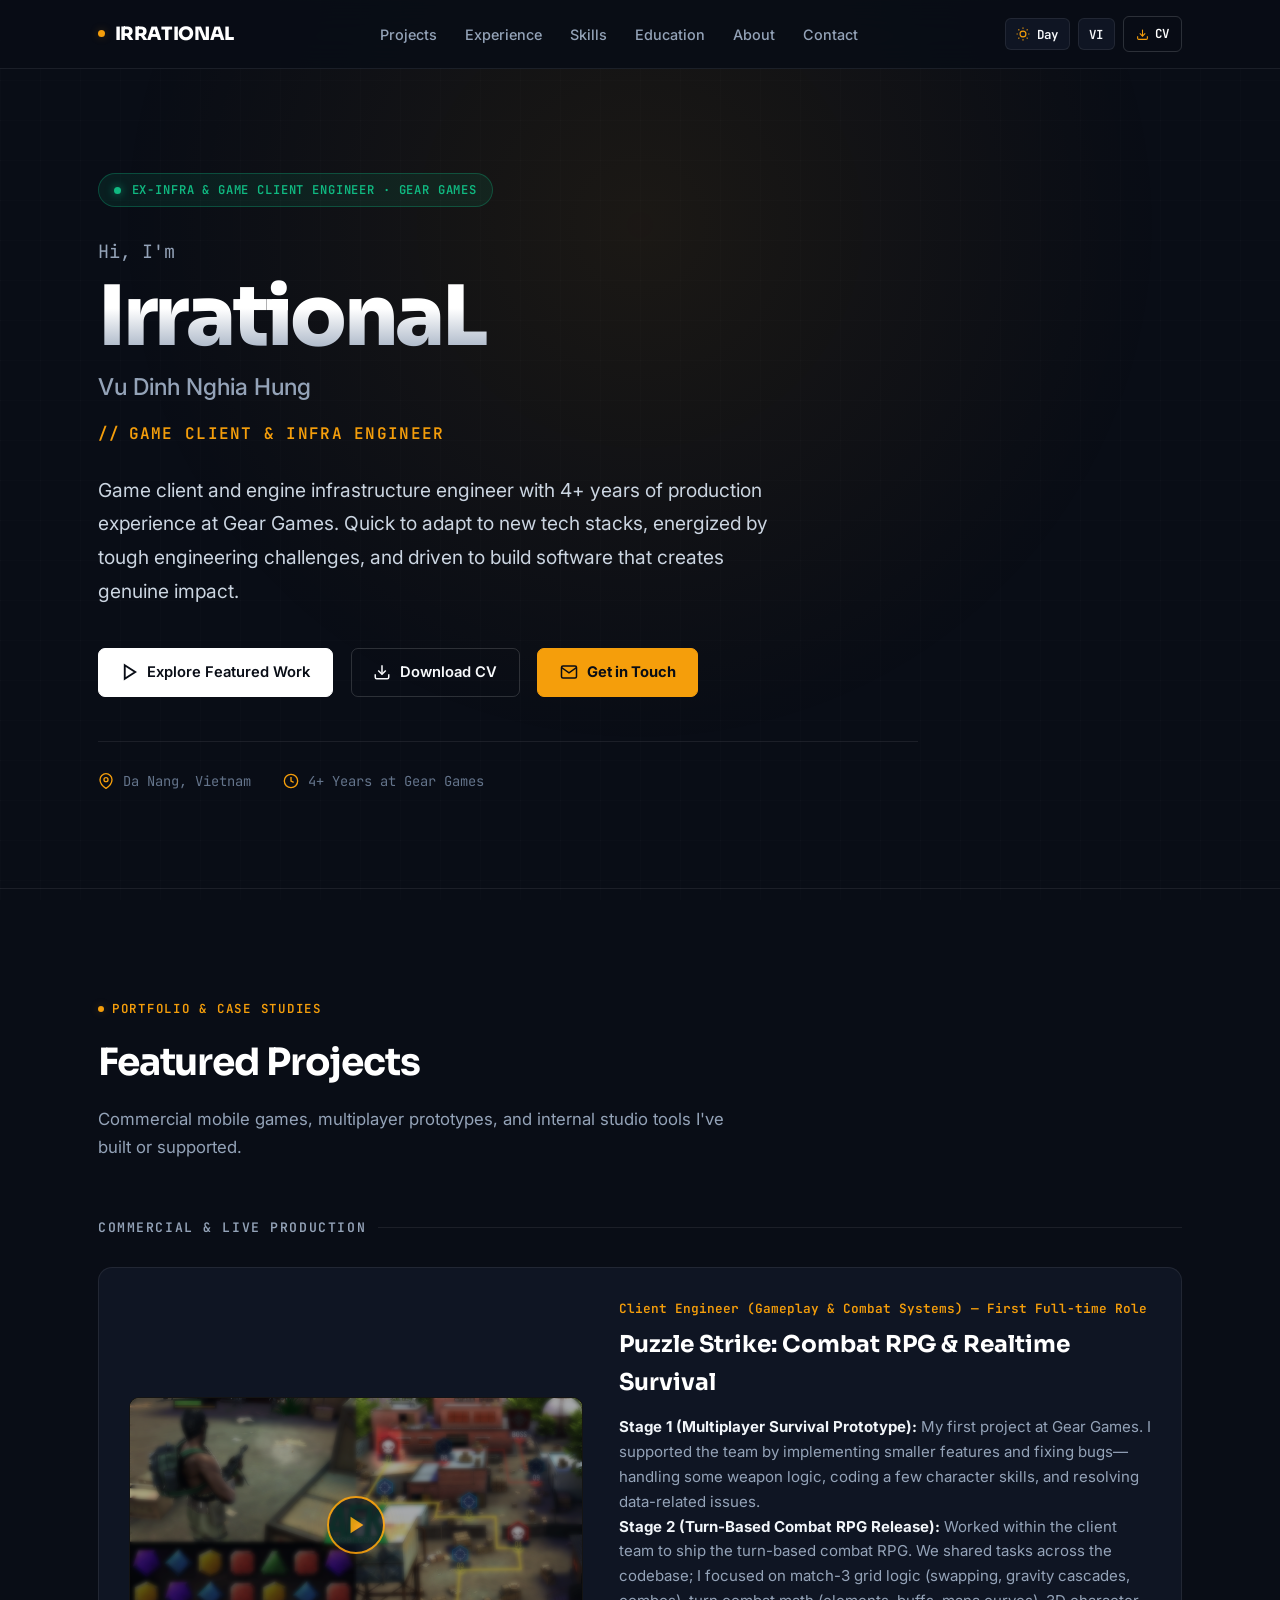
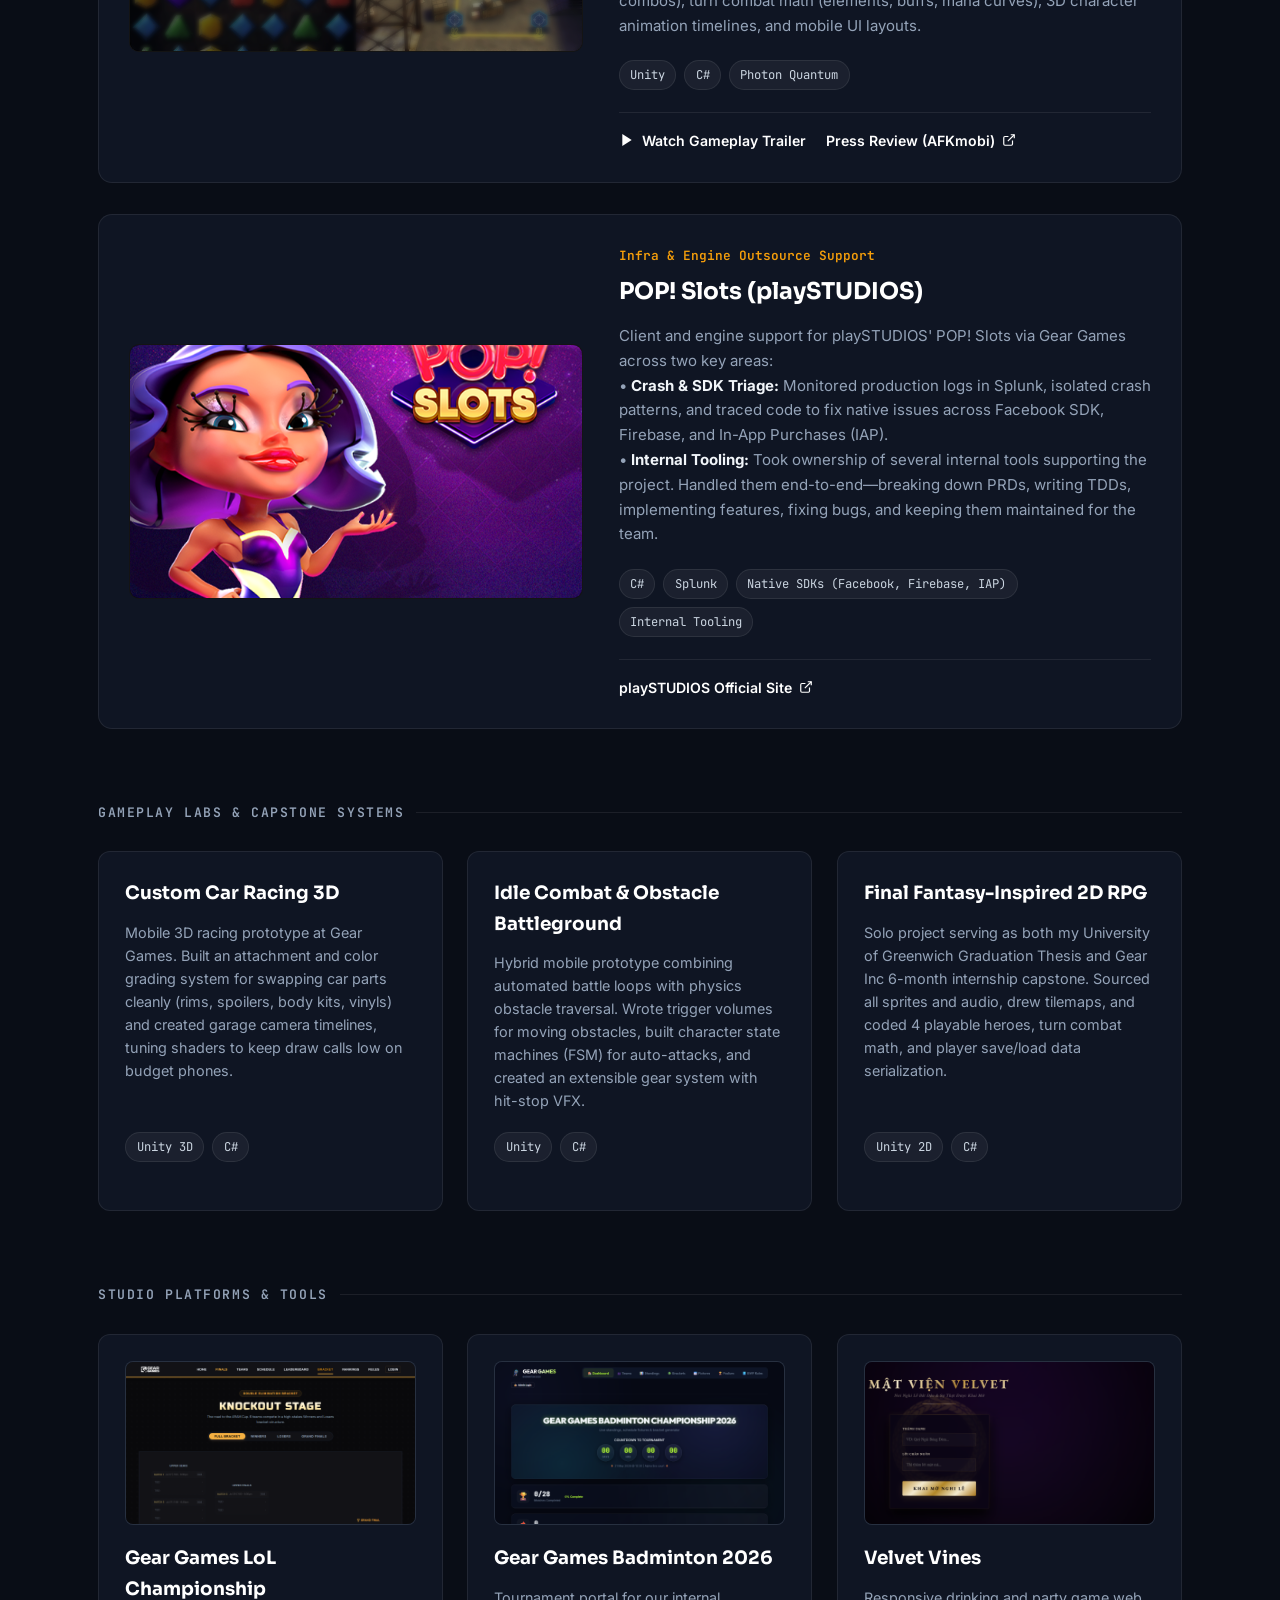
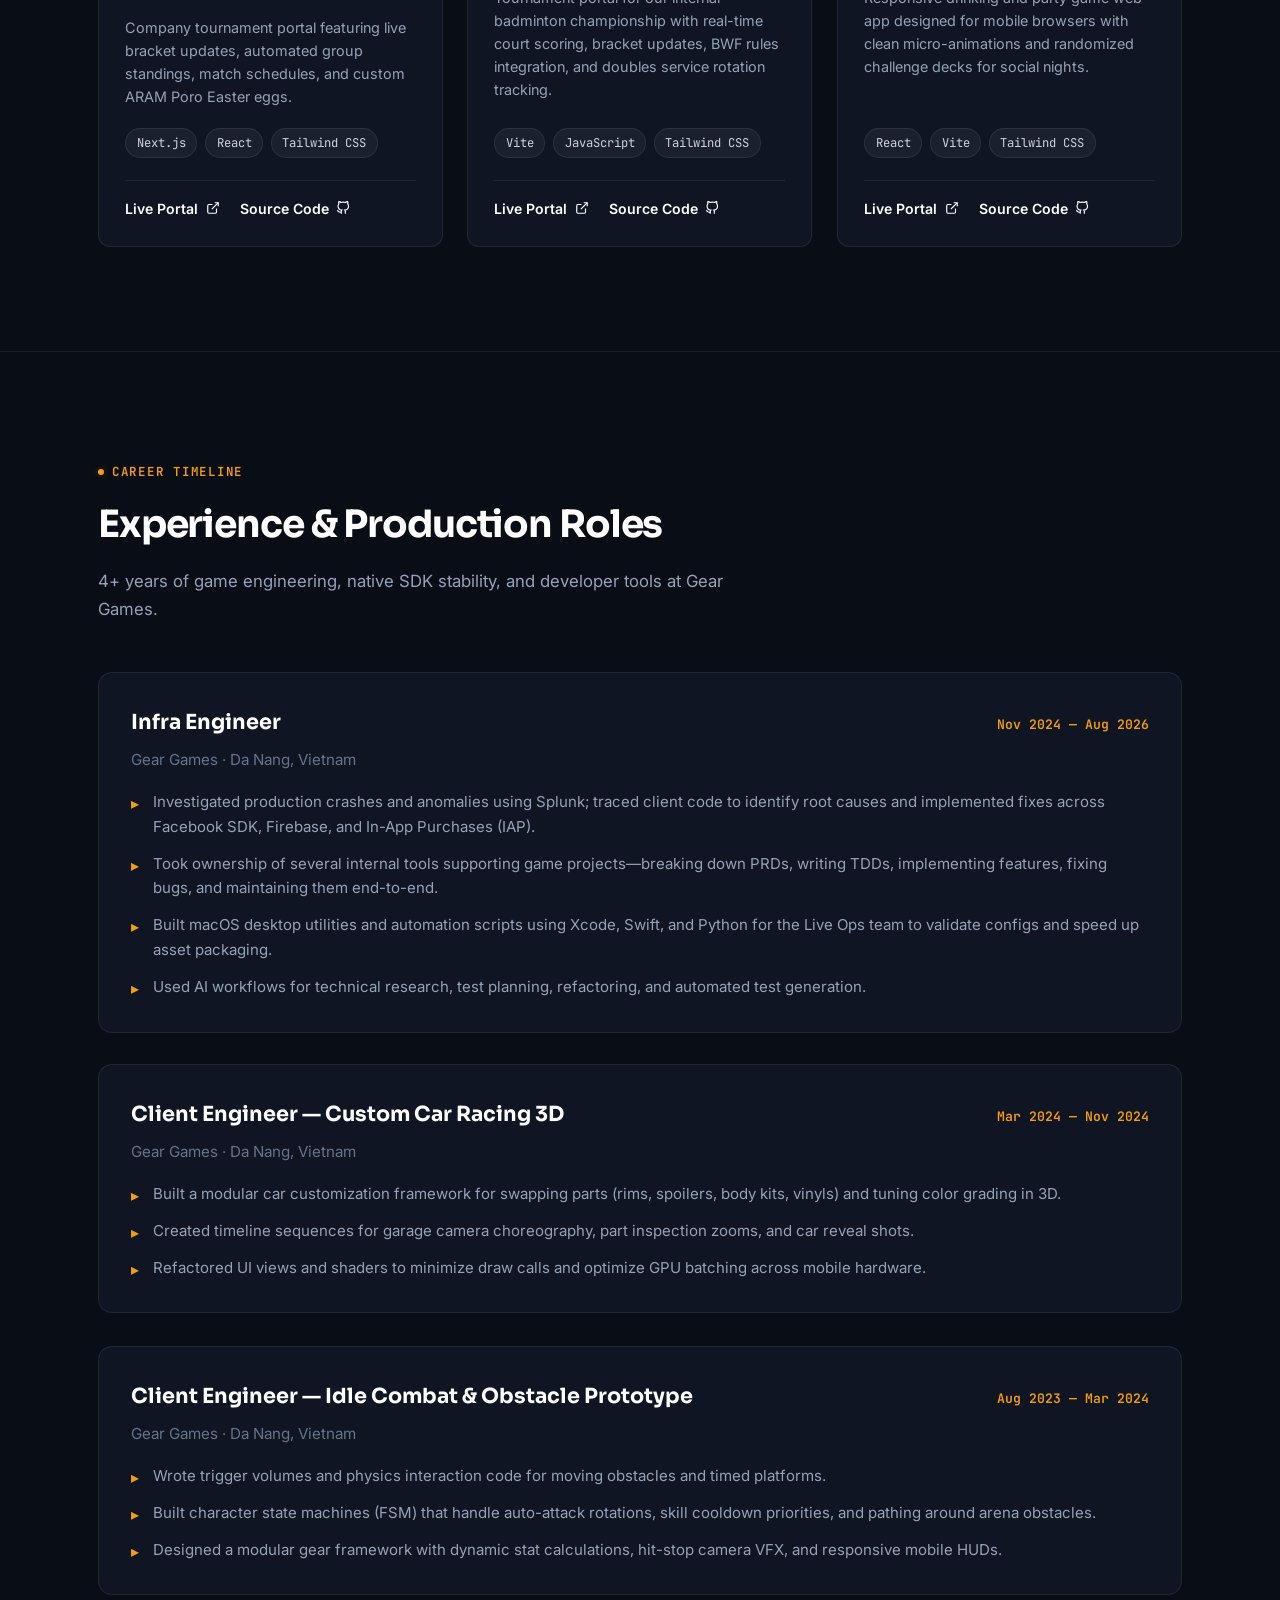
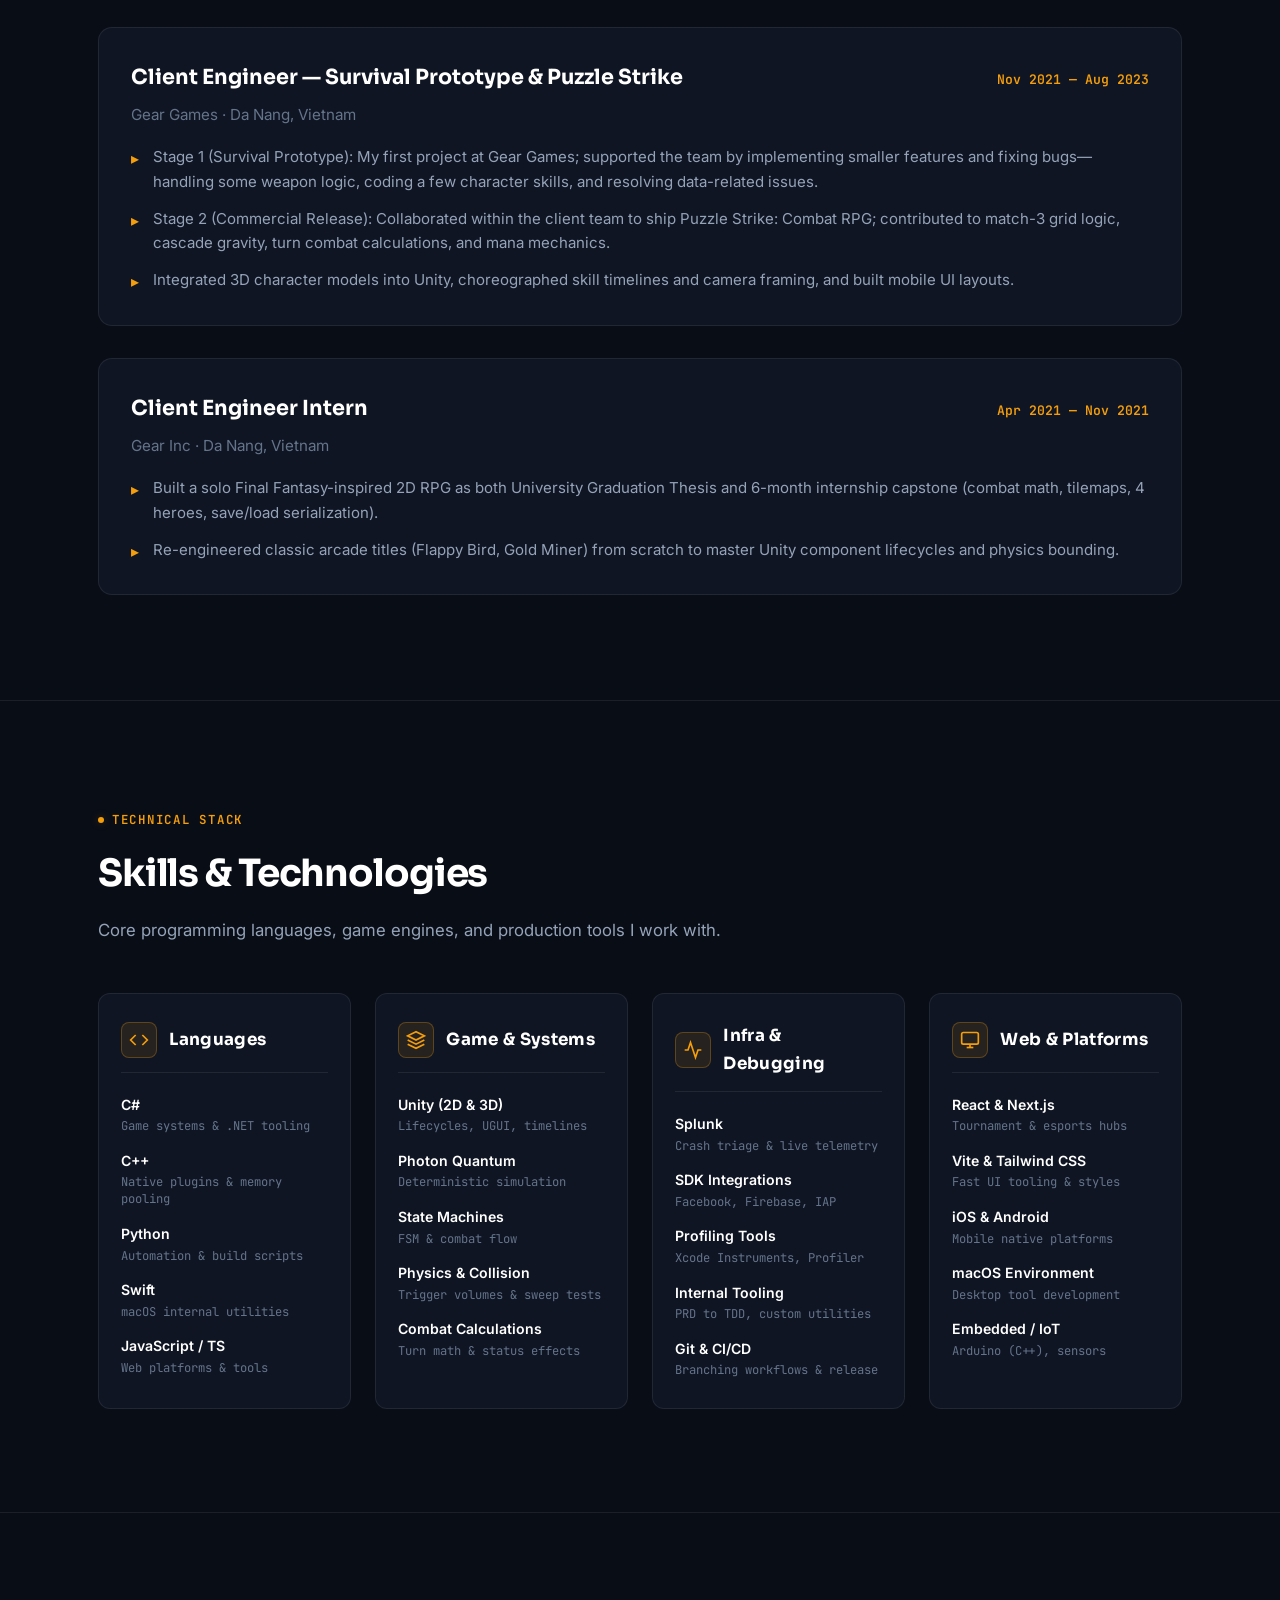
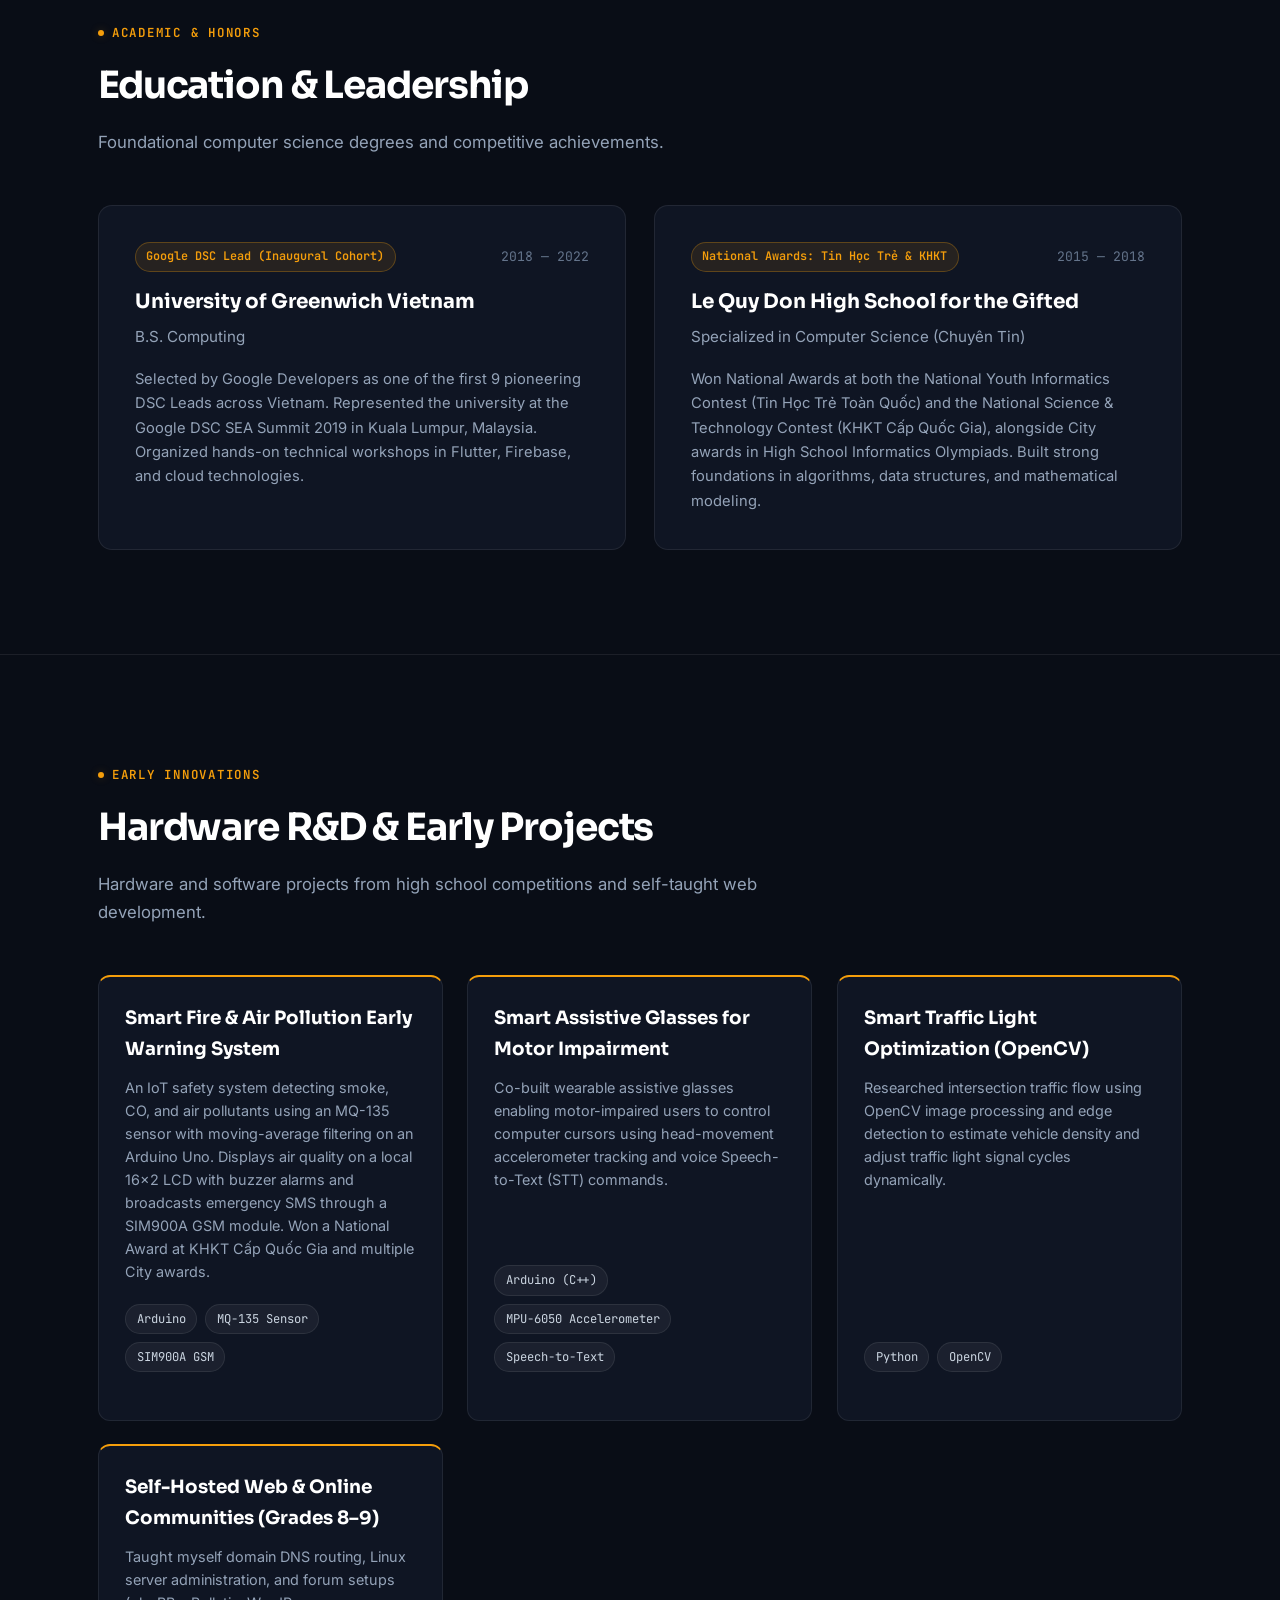
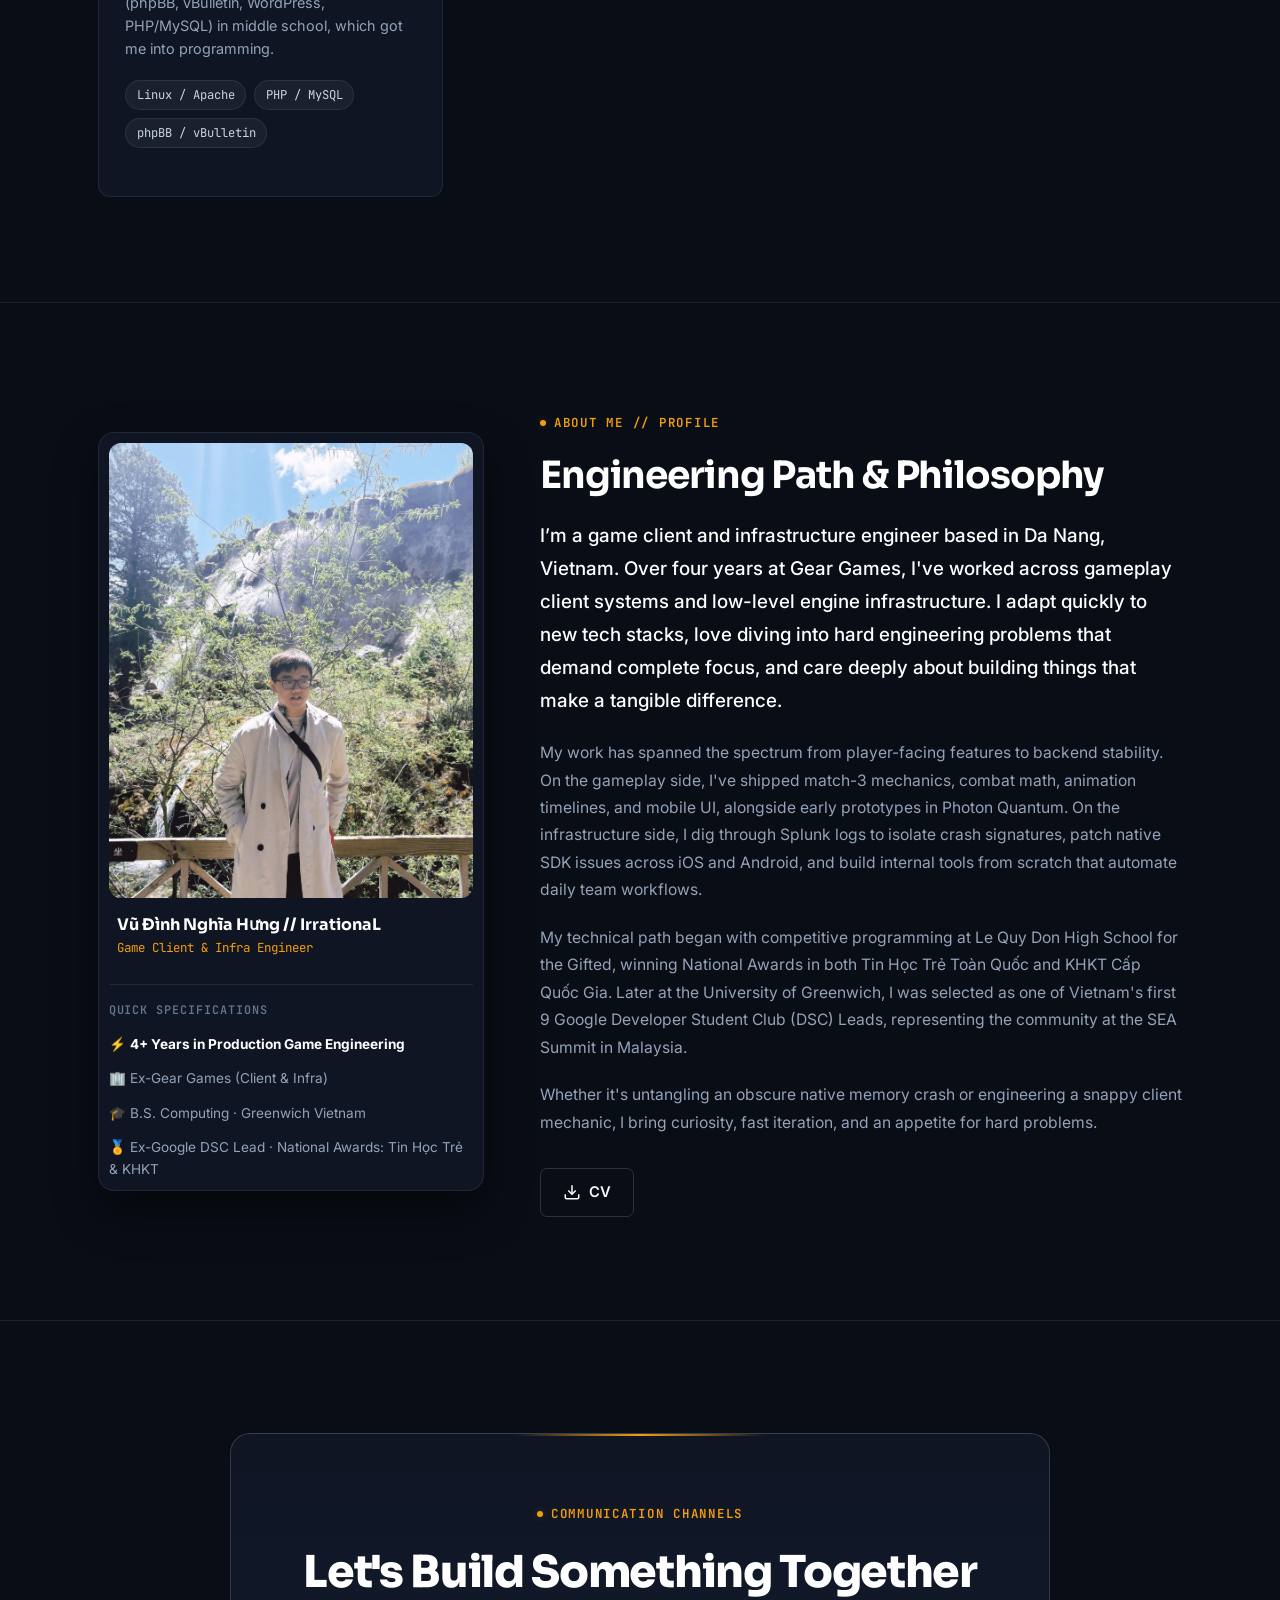
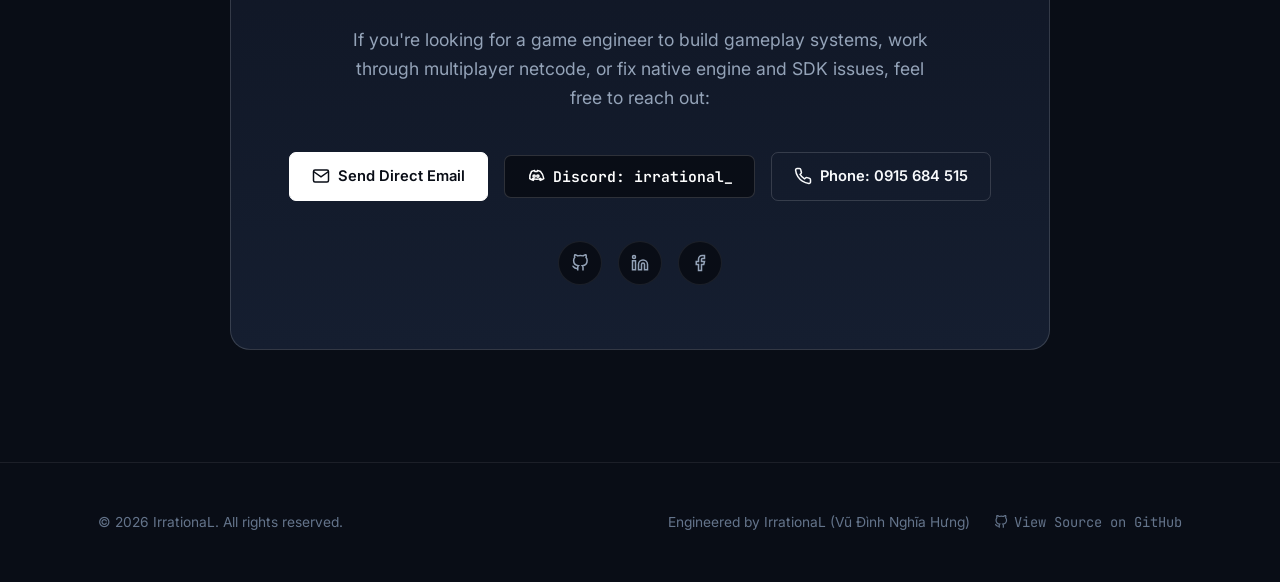
==== commit cb1f55bf: "fix(timeline): update Gear Games ending date to Aug 2026" ====
--- a/index.html
+++ b/index.html
@@ -351,7 +351,7 @@
           <div class="exp-card reveal-on-scroll">
             <div class="exp-top-row">
               <h3 class="exp-role-title" data-i18n="experience.job1Role">Infra Engineer</h3>
-              <span class="exp-date-badge" data-i18n="experience.job1Date">Nov 2024 — 2026</span>
+              <span class="exp-date-badge" data-i18n="experience.job1Date">Nov 2024 — Aug 2026</span>
             </div>
             <div class="exp-company" data-i18n="experience.job1Company">Gear Games · Da Nang, Vietnam</div>
             <ul class="exp-bullets">
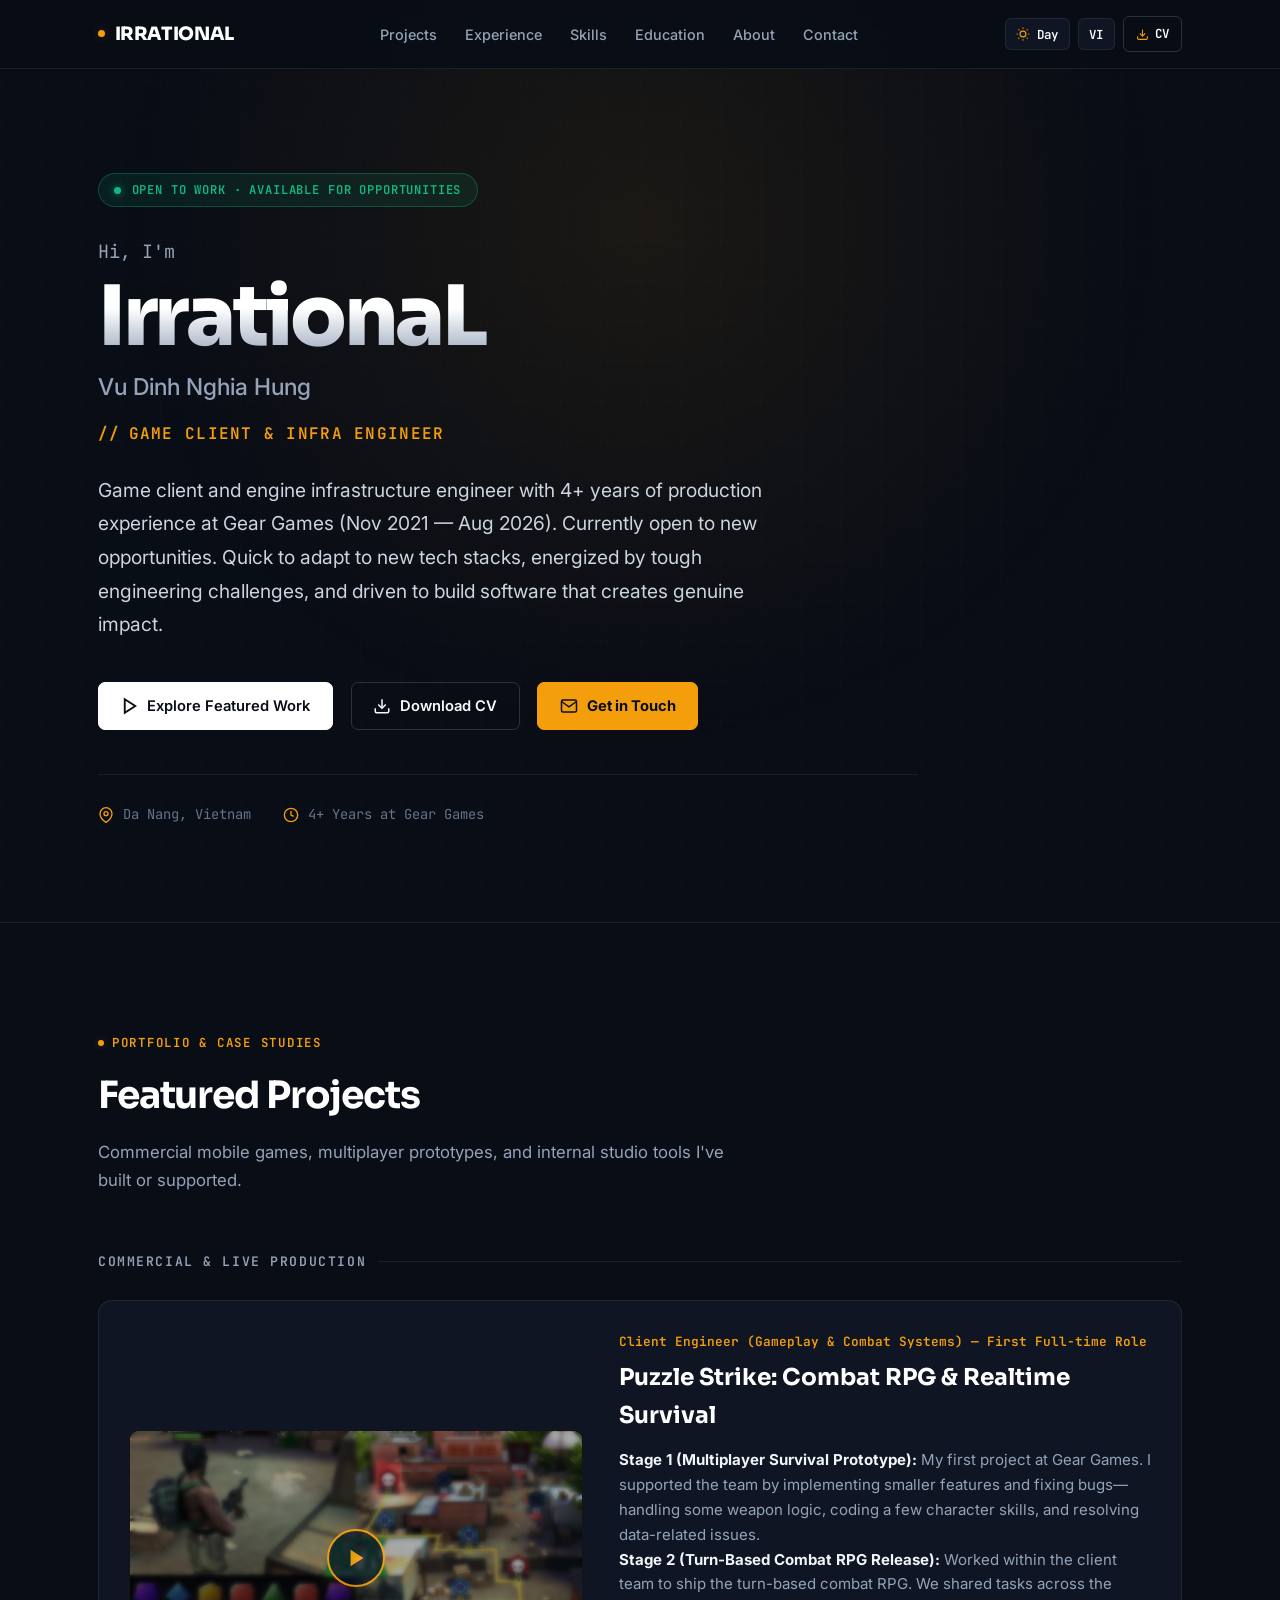
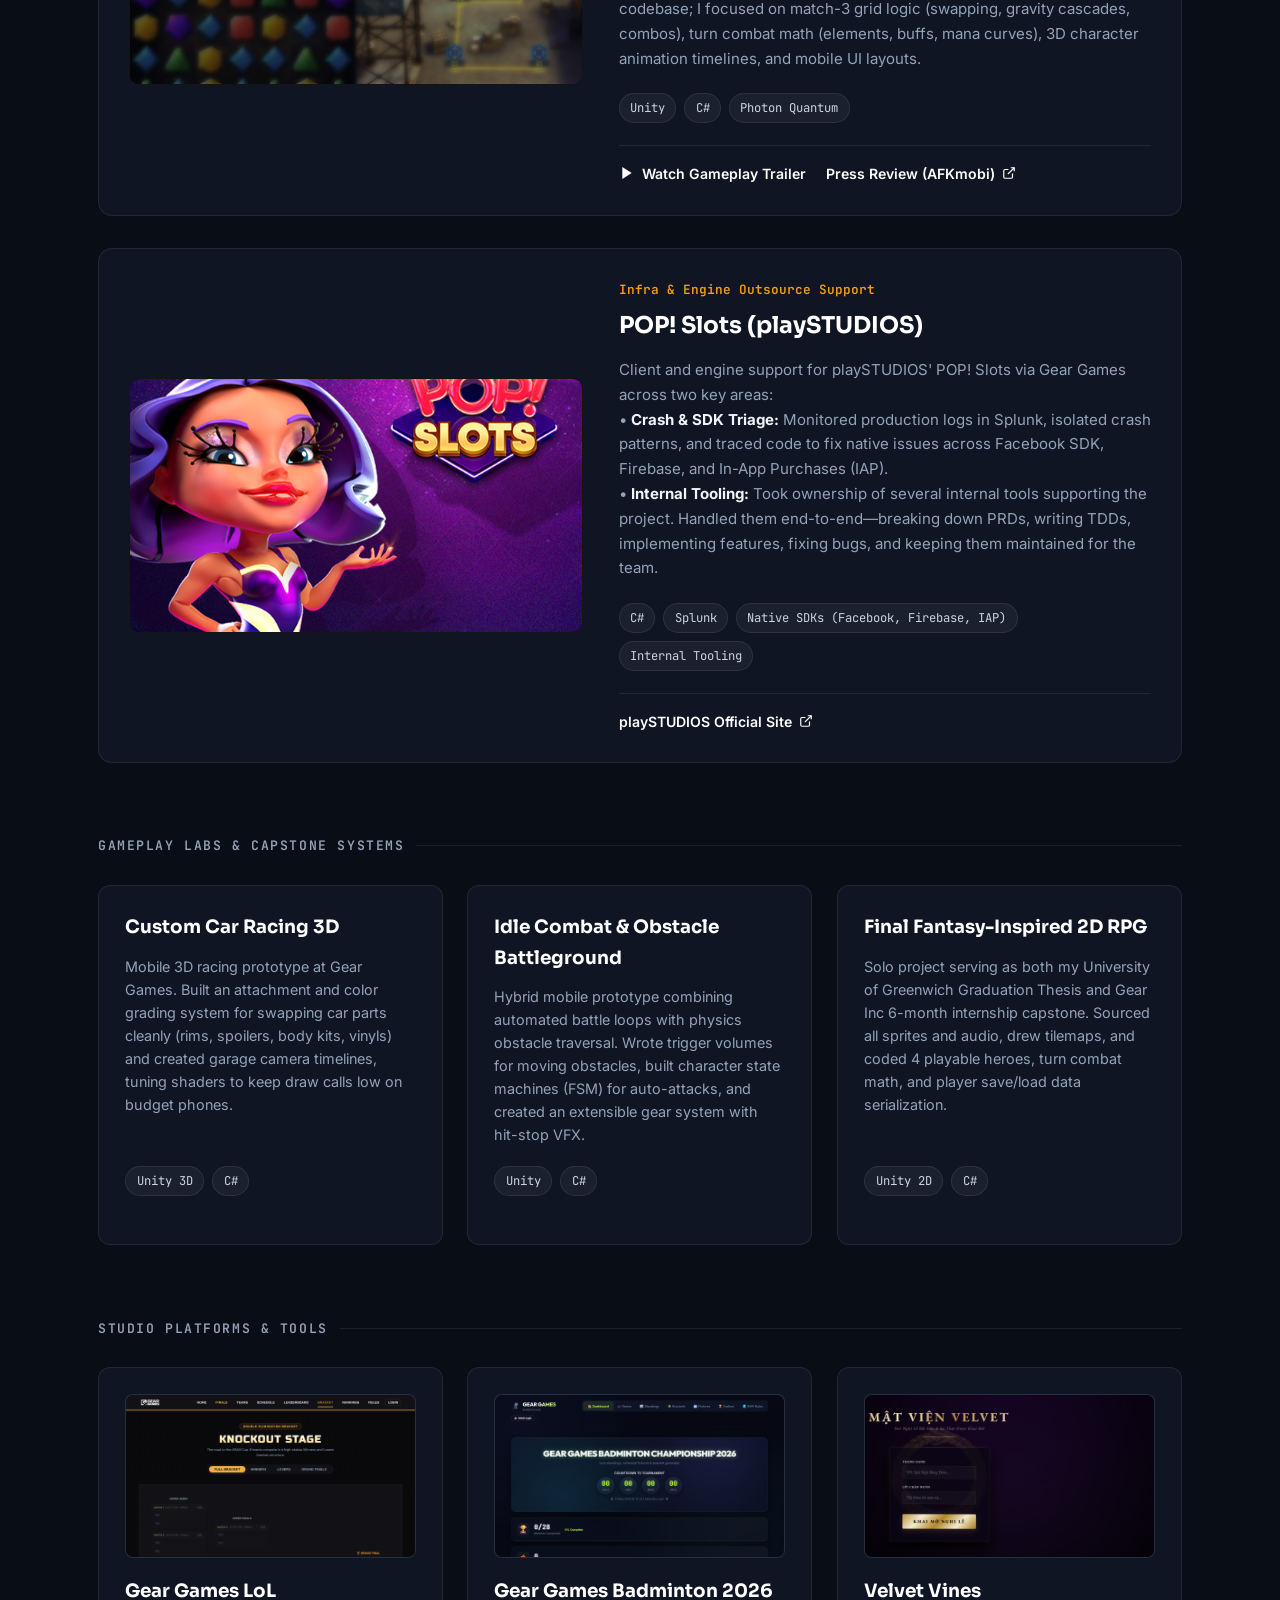
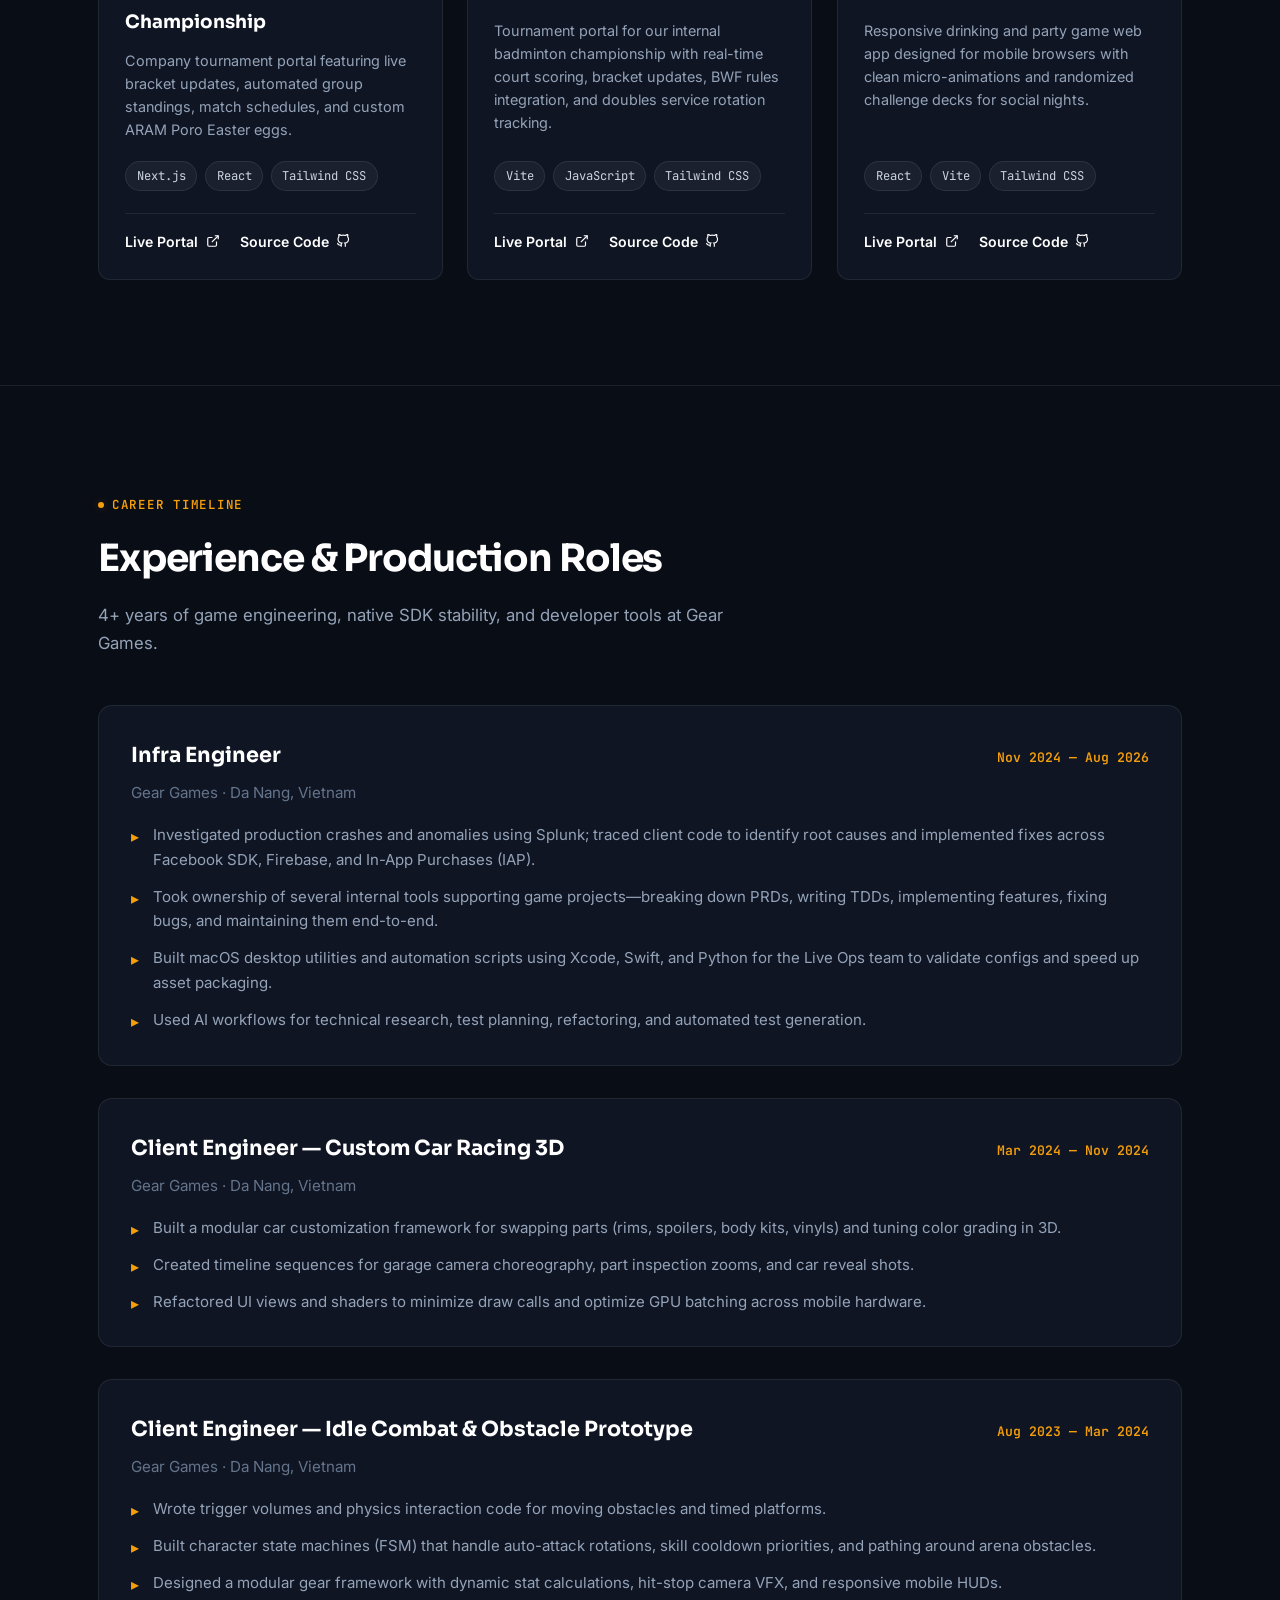
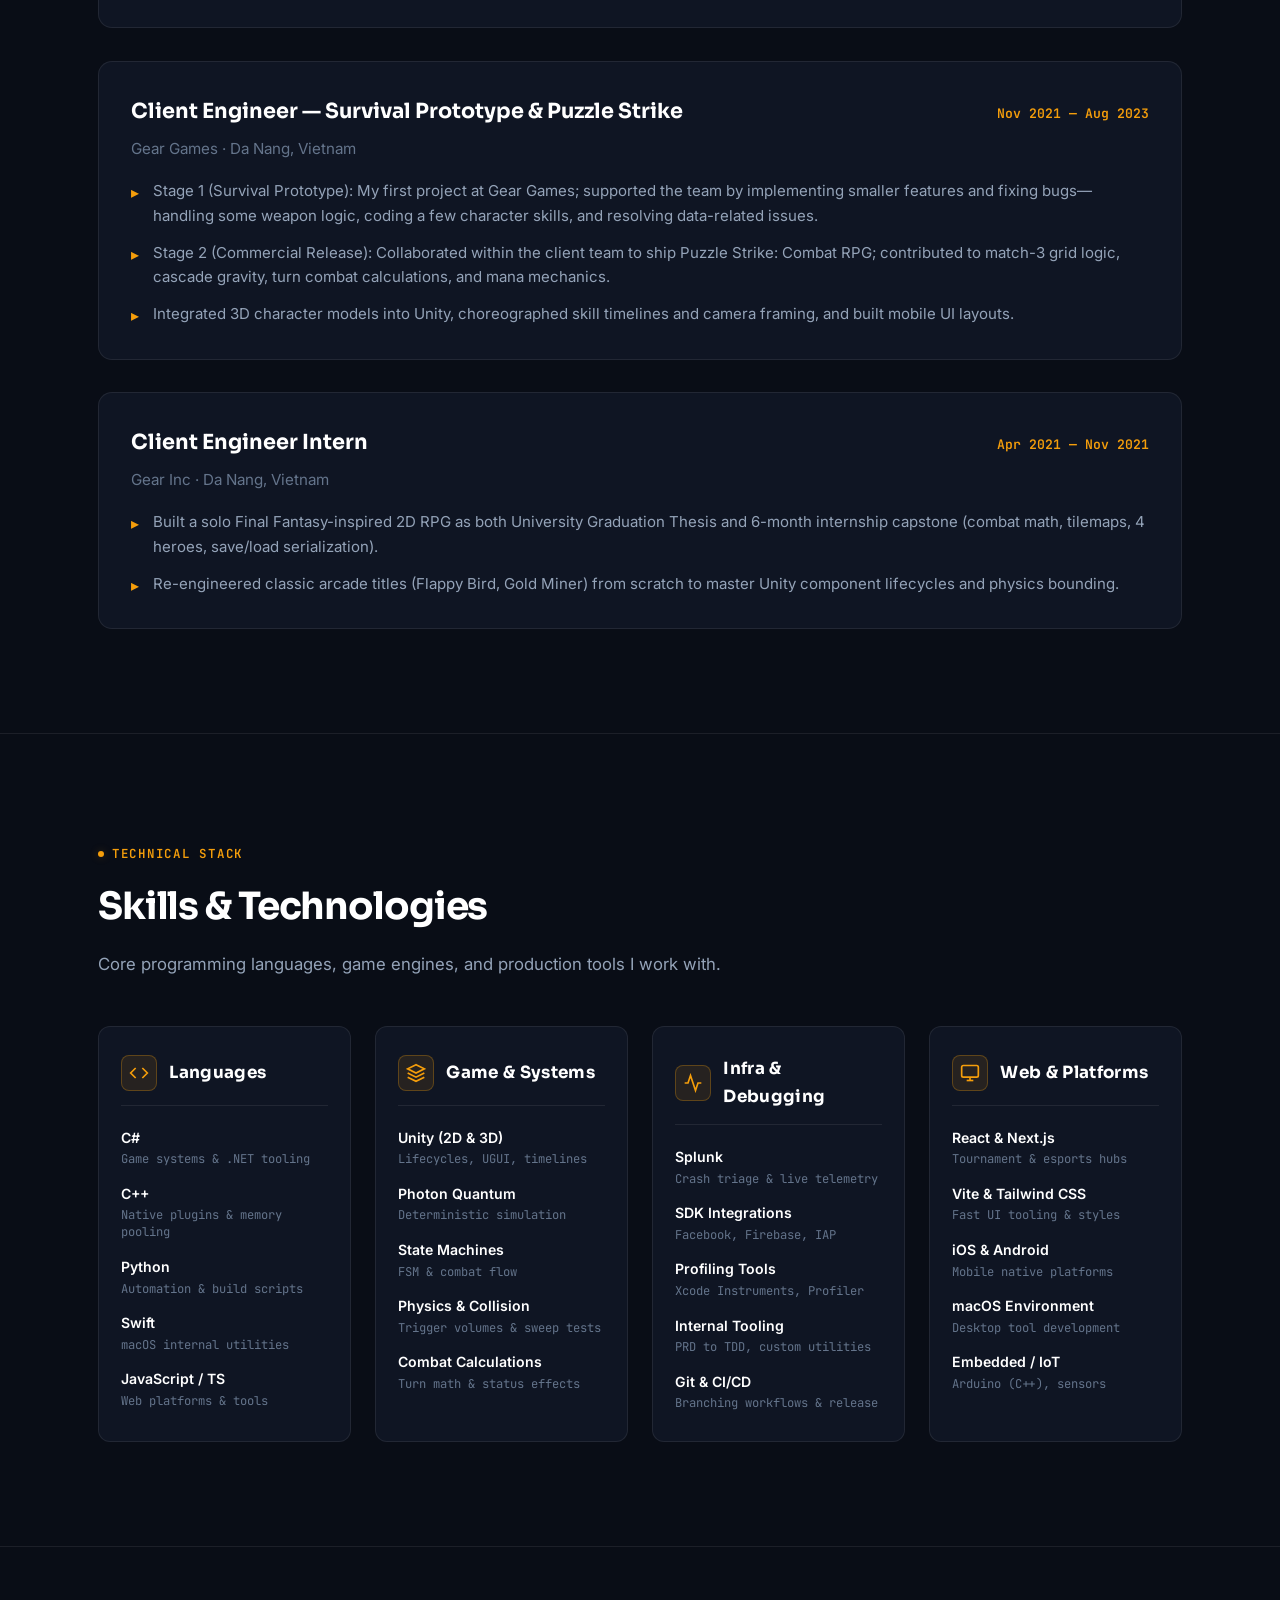
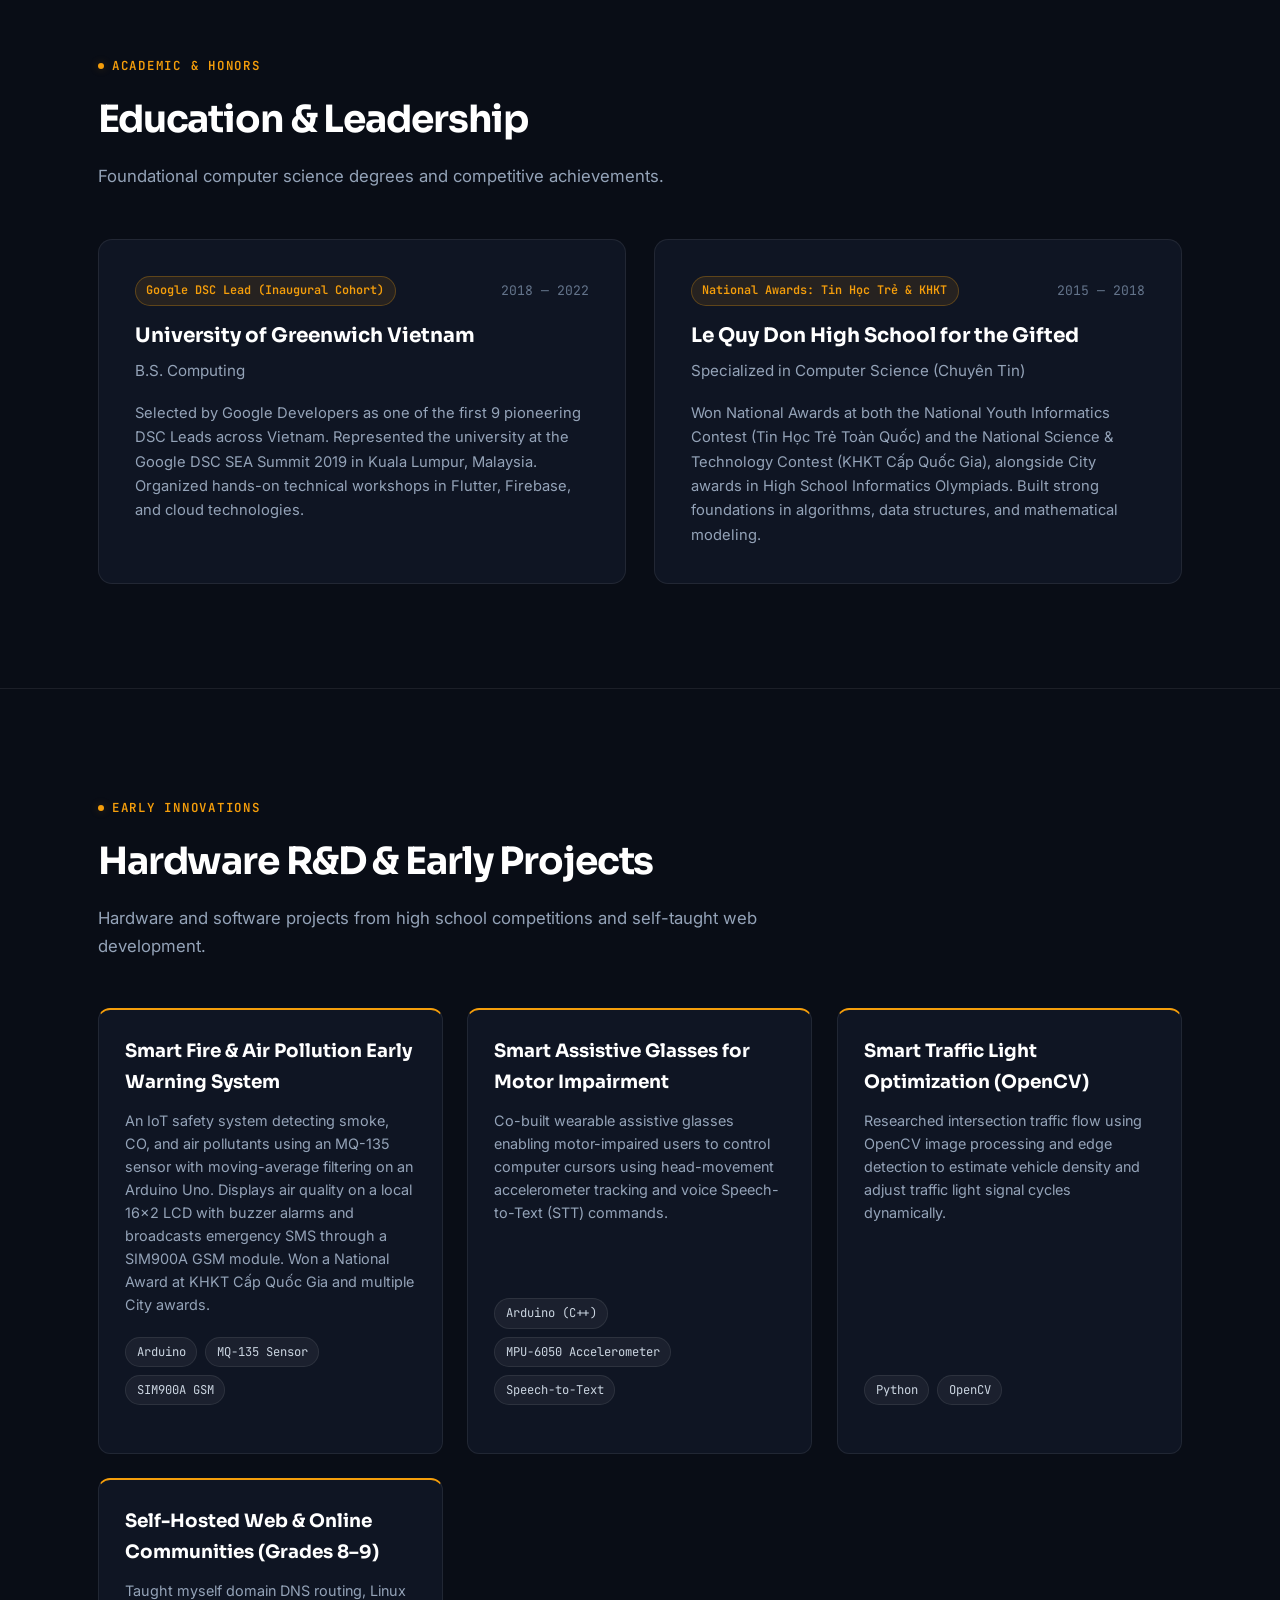
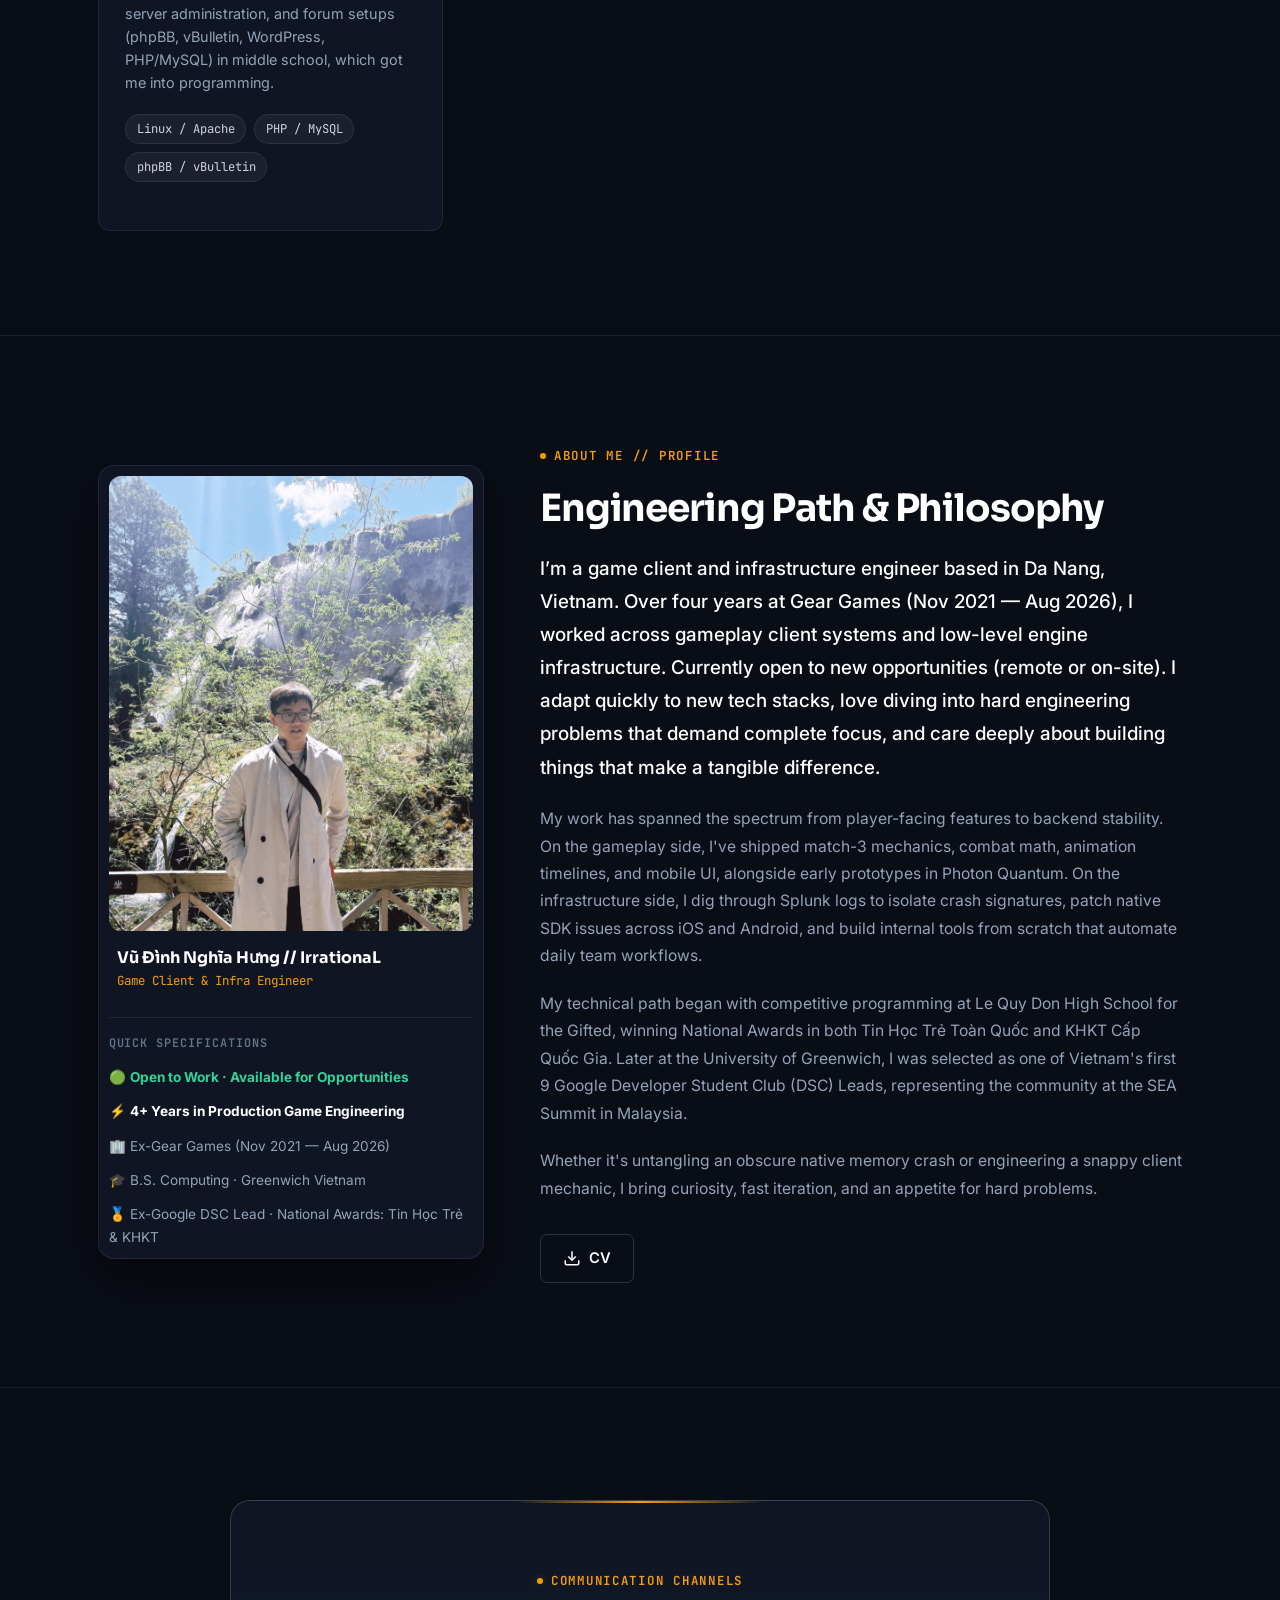
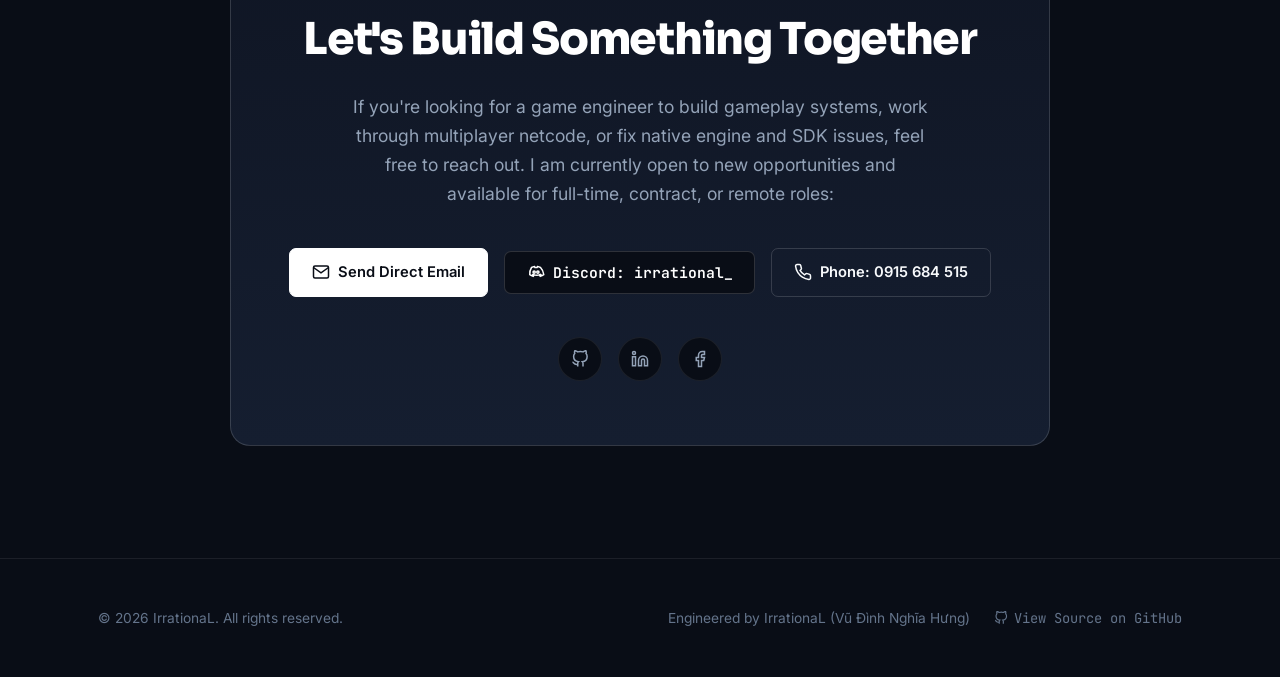
==== commit 0b2087c6: "feat(status): update hero, about, and contact to explicitly reflect Open to Work status and exact Ge" ====
--- a/index.html
+++ b/index.html
@@ -71,7 +71,7 @@
           
           <div class="hero-status-pill">
             <span class="status-beacon"></span>
-            <span data-i18n="hero.status">EX-INFRA & GAME CLIENT ENGINEER · GEAR GAMES</span>
+            <span data-i18n="hero.status">OPEN TO WORK · AVAILABLE FOR OPPORTUNITIES</span>
           </div>
 
           <p class="hero-intro" data-i18n="hero.intro">Hi, I'm</p>
@@ -83,7 +83,7 @@
           </div>
 
           <p class="hero-summary" data-i18n="hero.summary">
-            Game client and engine infrastructure engineer with 4+ years of production experience at Gear Games. Quick to adapt to new tech stacks, energized by tough engineering challenges, and driven to build software that creates genuine impact.
+            Game client and engine infrastructure engineer with 4+ years of production experience at Gear Games (Nov 2021 — Aug 2026). Currently open to new opportunities. Quick to adapt to new tech stacks, energized by tough engineering challenges, and driven to build software that creates genuine impact.
           </p>
 
           <div class="hero-actions">
@@ -621,8 +621,9 @@
             <!-- Quick Specs List -->
             <div style="margin-top: 1.25rem; padding-top: 1rem; border-top: 1px solid var(--border-subtle); display: flex; flex-direction: column; gap: 0.75rem;">
               <div style="font-family: var(--font-mono); font-size: 0.74rem; font-weight: 600; letter-spacing: 0.08em; text-transform: uppercase; color: var(--text-dim);" data-i18n="about.specsHeader">Quick Specifications</div>
+              <div style="font-size: 0.85rem; color: #34d399;">🟢 <strong data-i18n="about.specStatus">Open to Work · Available for Opportunities</strong></div>
               <div style="font-size: 0.85rem; color: var(--text-muted);">⚡ <strong style="color:#fff;" data-i18n="about.specExp">4+ Years in Production Game Engineering</strong></div>
-              <div style="font-size: 0.85rem; color: var(--text-muted);">🏢 <span data-i18n="about.specStudio">Ex-Gear Games (Client & Infra)</span></div>
+              <div style="font-size: 0.85rem; color: var(--text-muted);">🏢 <span data-i18n="about.specStudio">Ex-Gear Games (Nov 2021 — Aug 2026)</span></div>
               <div style="font-size: 0.85rem; color: var(--text-muted);">🎓 <span data-i18n="about.specDegree">B.S. Computing · Greenwich Vietnam</span></div>
               <div style="font-size: 0.85rem; color: var(--text-muted);">🏅 <span data-i18n="about.specHonors">Ex-Google DSC Lead · National Awards: Tin Học Trẻ & KHKT</span></div>
             </div>
@@ -633,7 +634,7 @@
             <h2 class="section-title" data-i18n="about.title">Engineering Path & Philosophy</h2>
 
             <p class="lead-paragraph" data-i18n="about.lead">
-              I’m a game client and infrastructure engineer based in Da Nang, Vietnam. Over four years at Gear Games, I've worked across gameplay client systems and low-level engine infrastructure. I adapt quickly to new tech stacks, love diving into hard engineering problems that demand complete focus, and care deeply about building things that make a tangible difference.
+              I’m a game client and infrastructure engineer based in Da Nang, Vietnam. Over four years at Gear Games (Nov 2021 — Aug 2026), I worked across gameplay client systems and low-level engine infrastructure. Currently open to new opportunities (remote or on-site). I adapt quickly to new tech stacks, love diving into hard engineering problems that demand complete focus, and care deeply about building things that make a tangible difference.
             </p>
 
             <p data-i18n="about.p1">
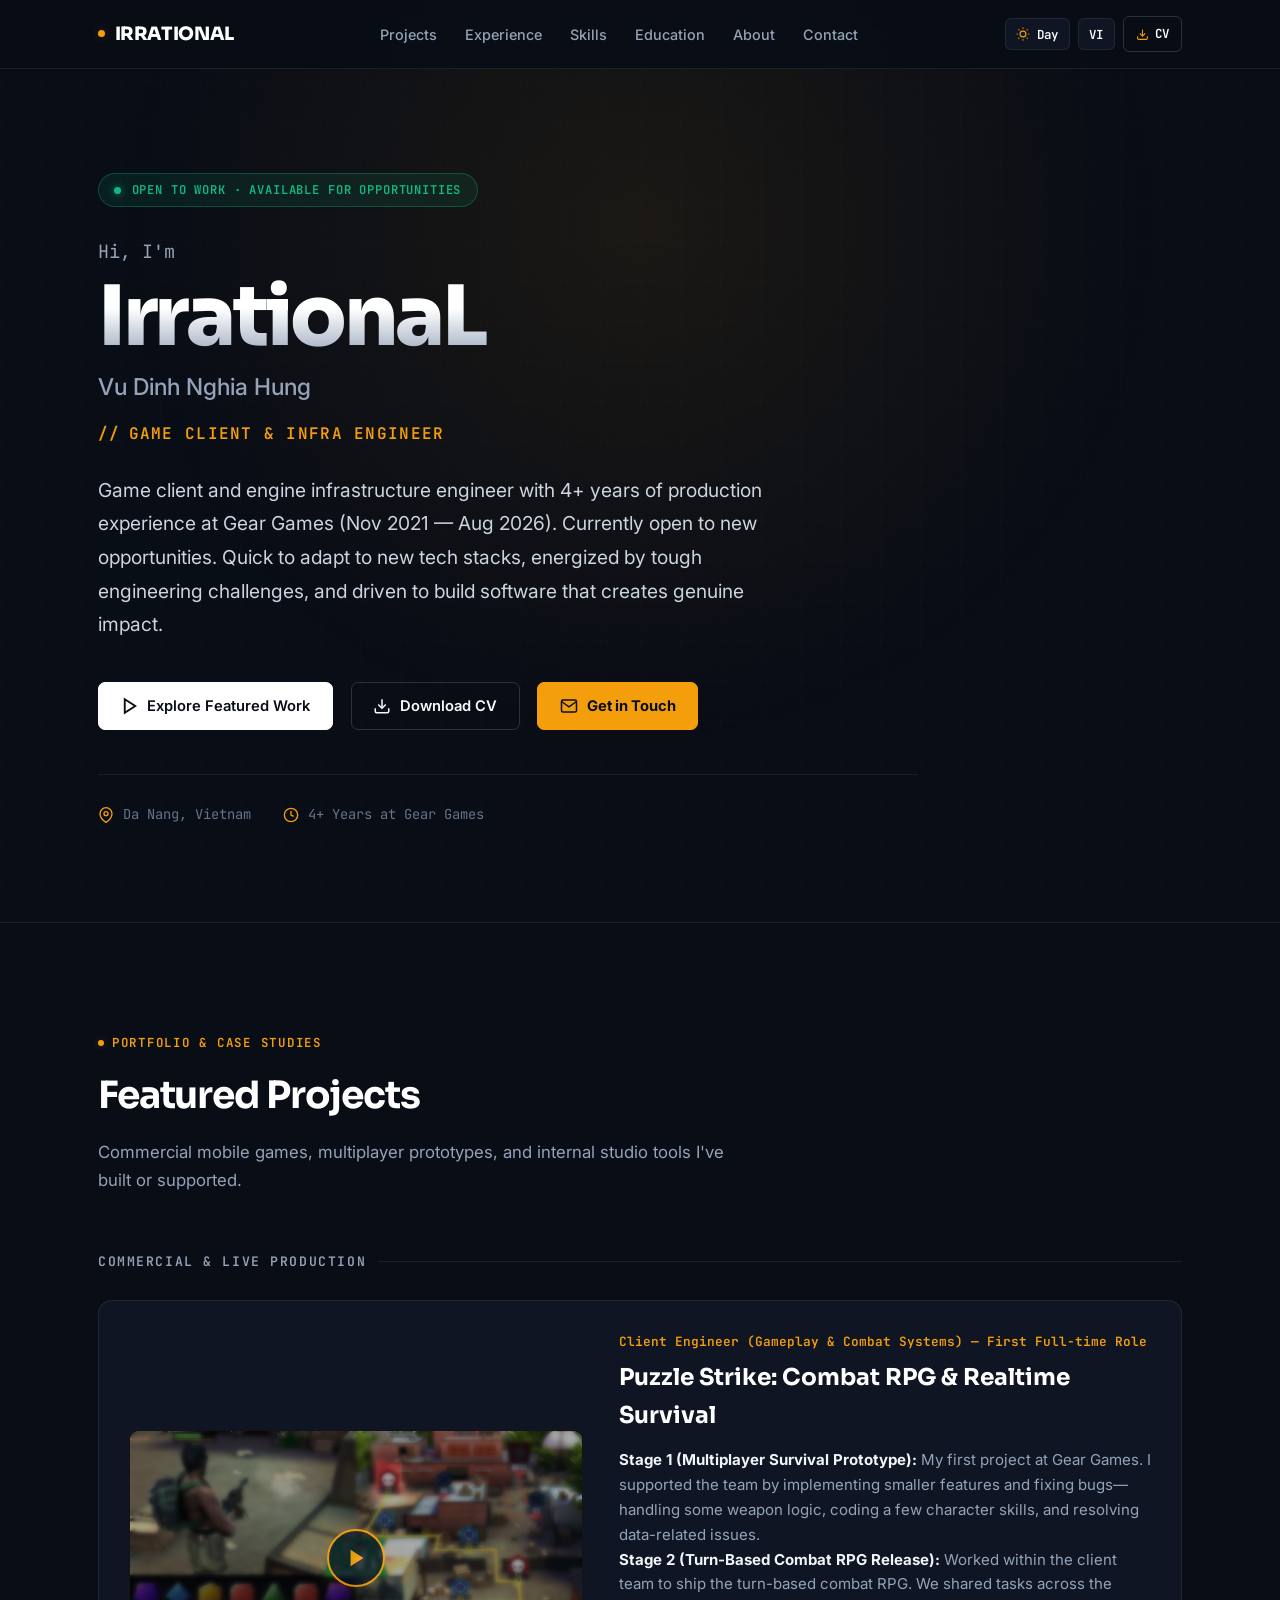
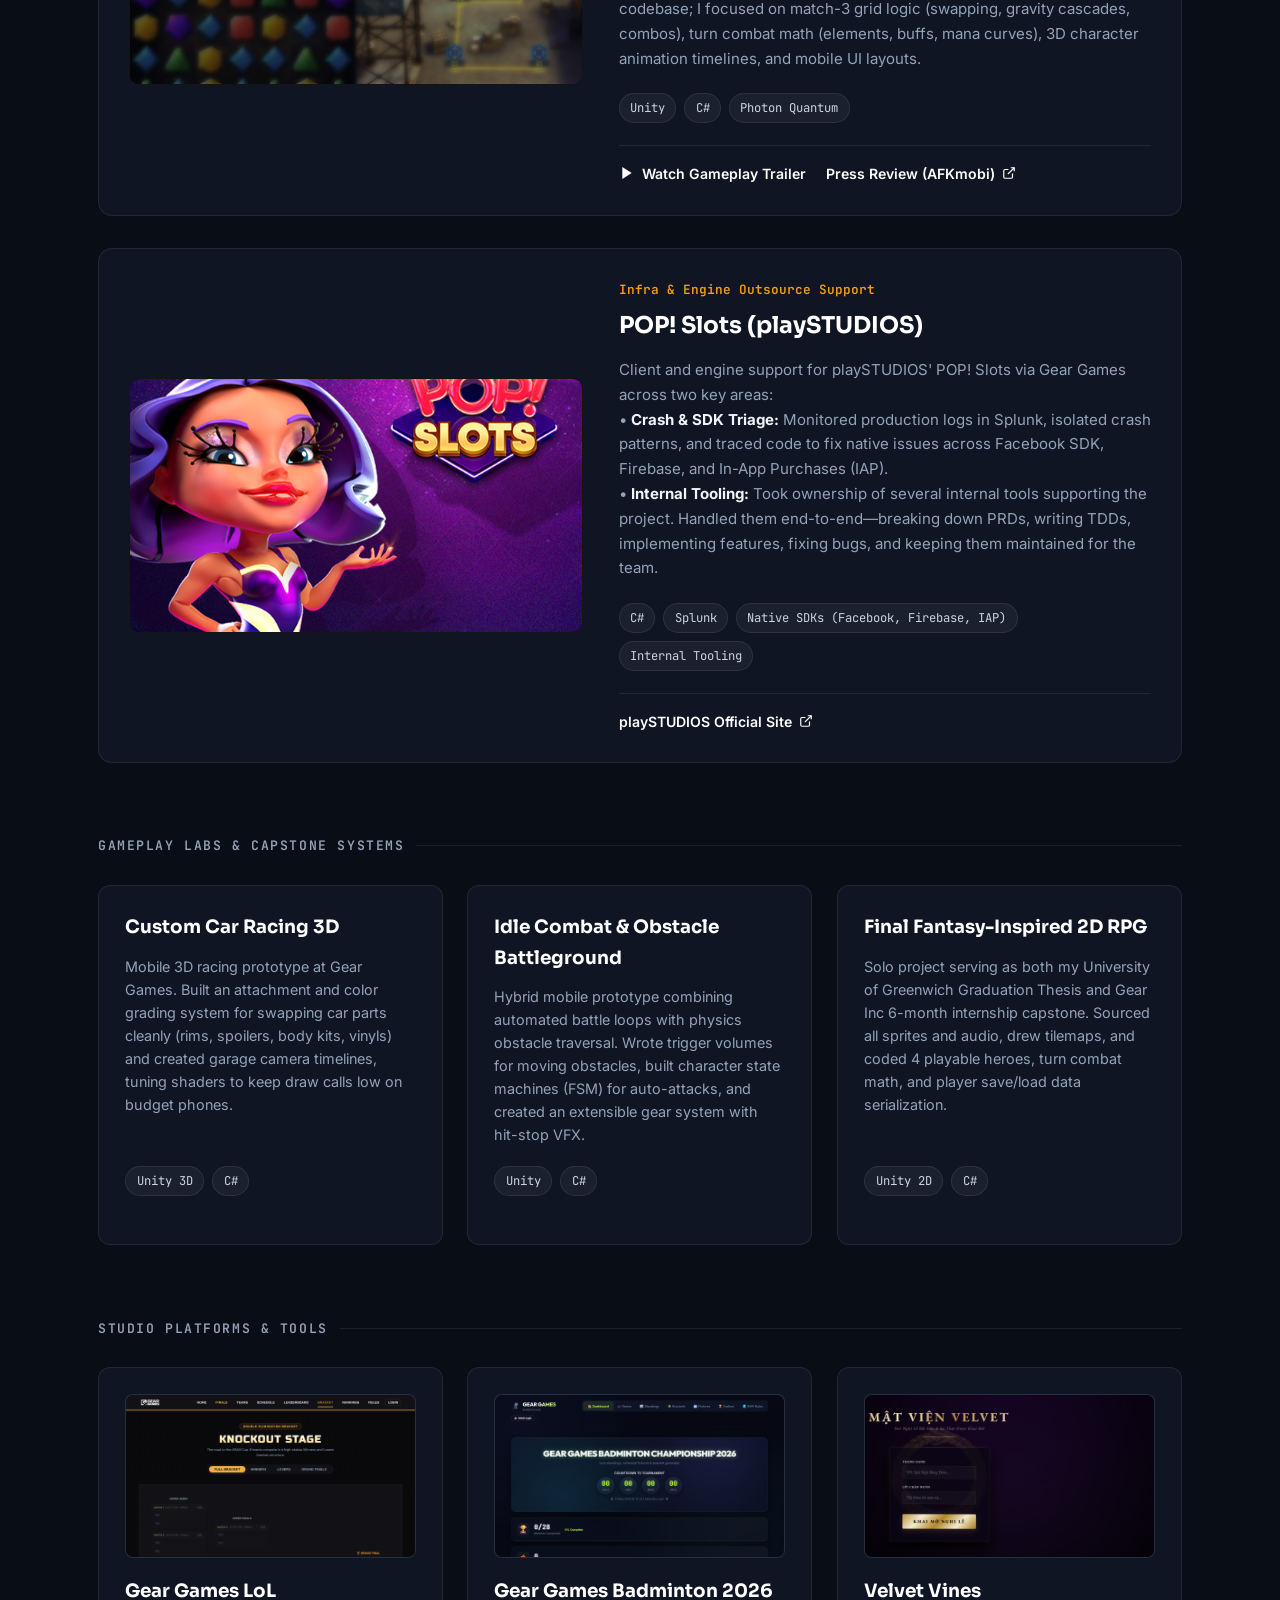
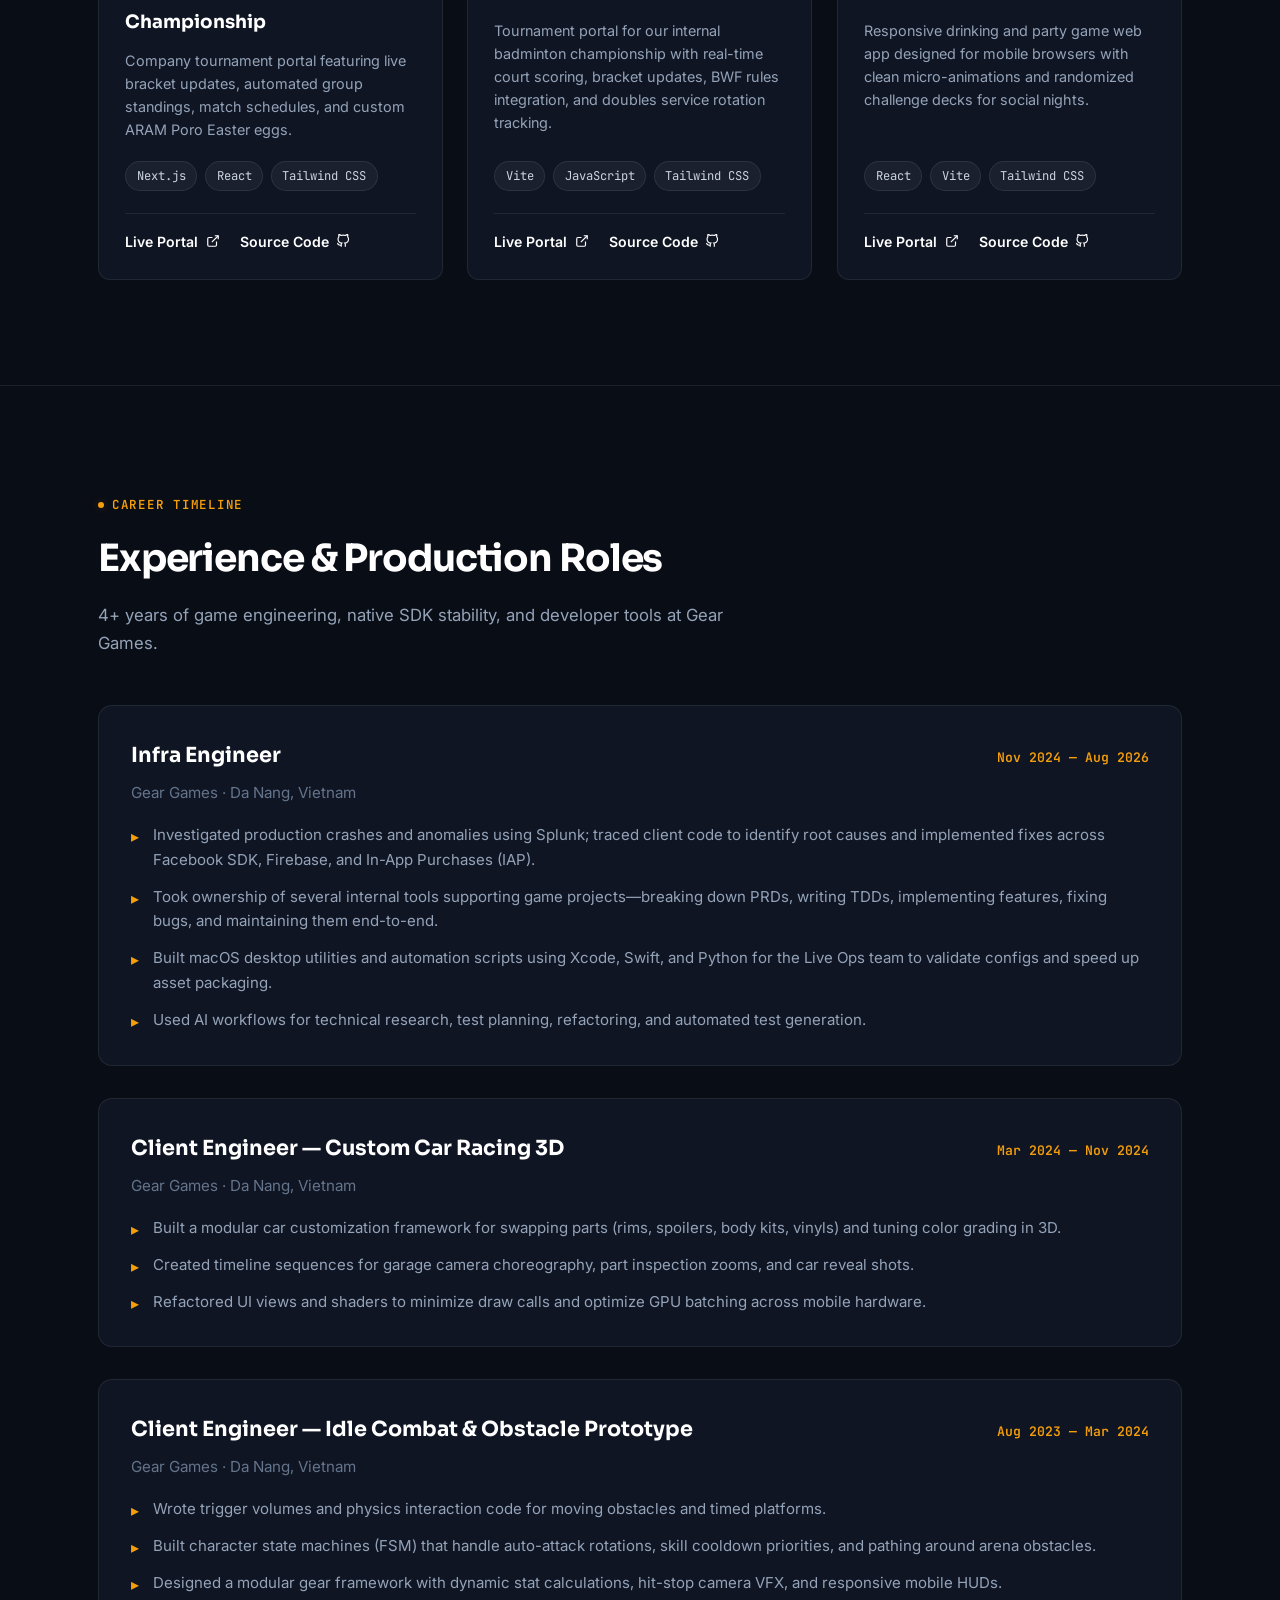
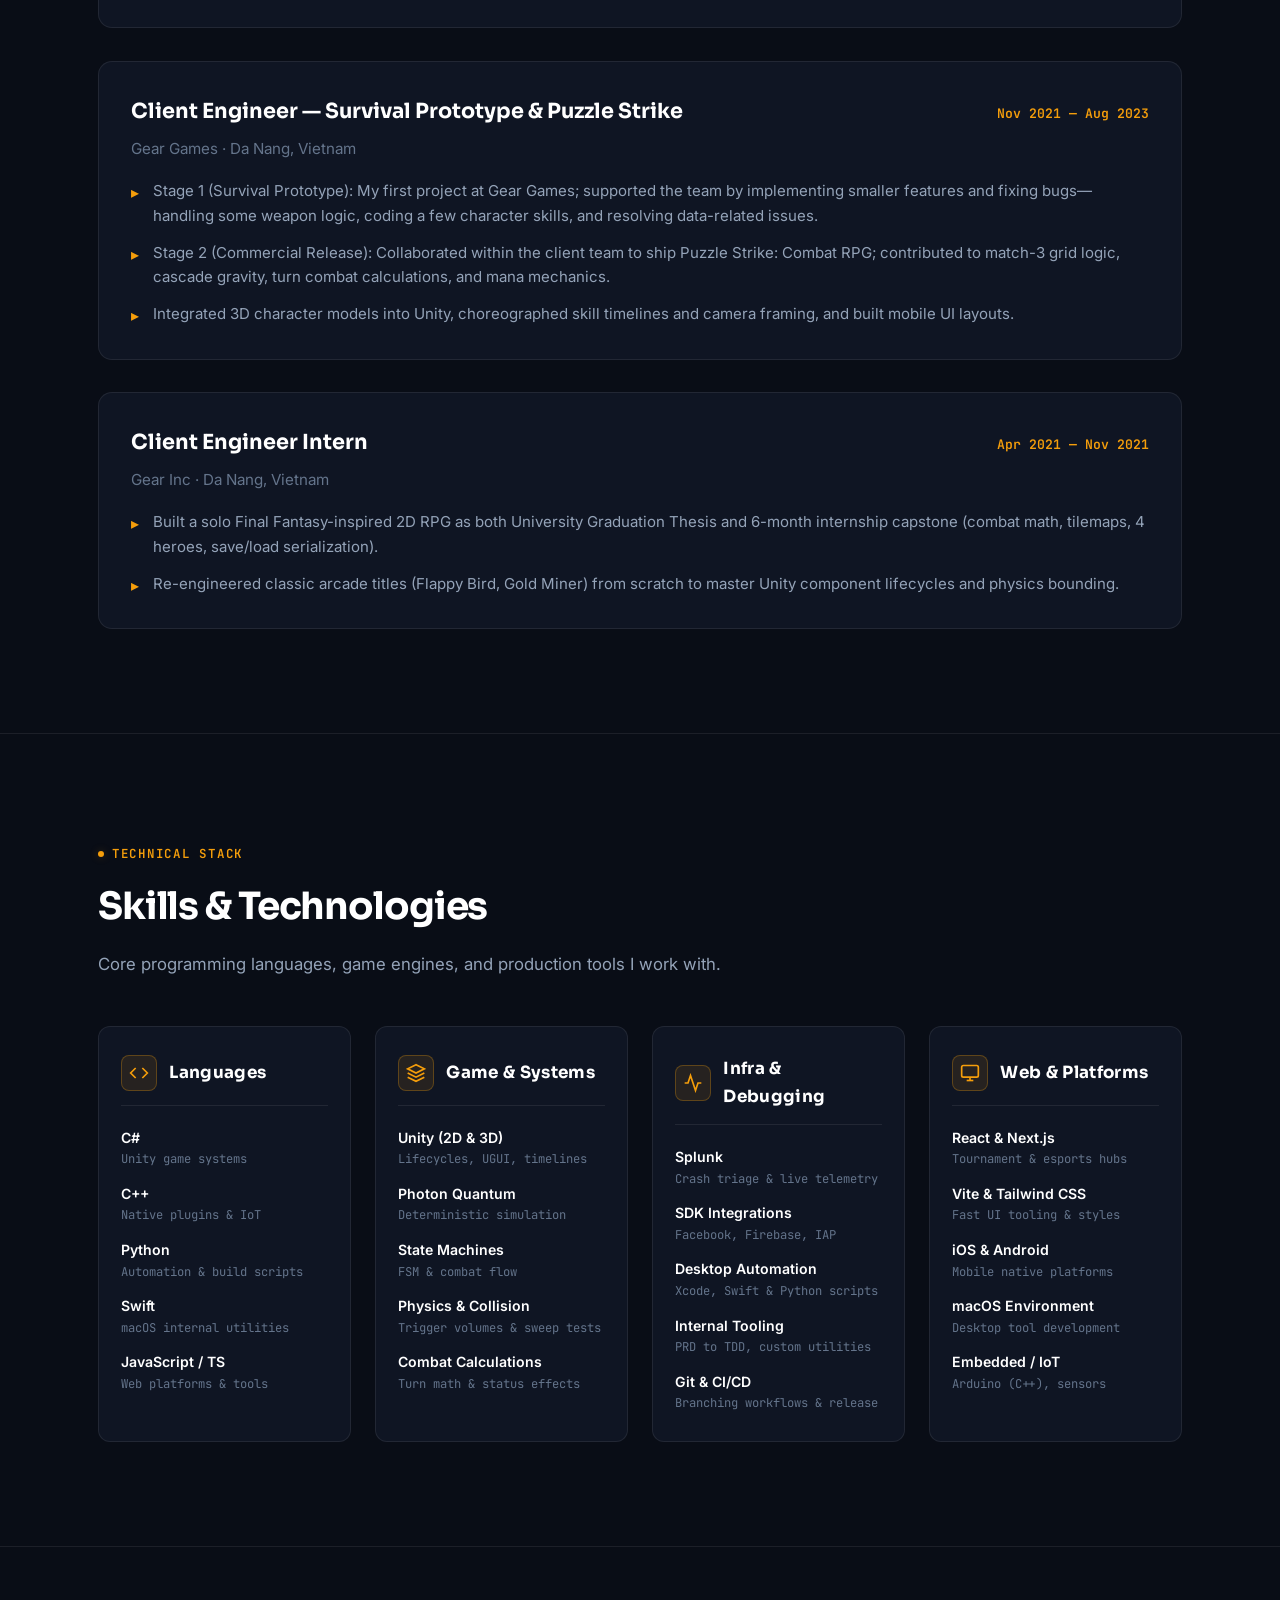
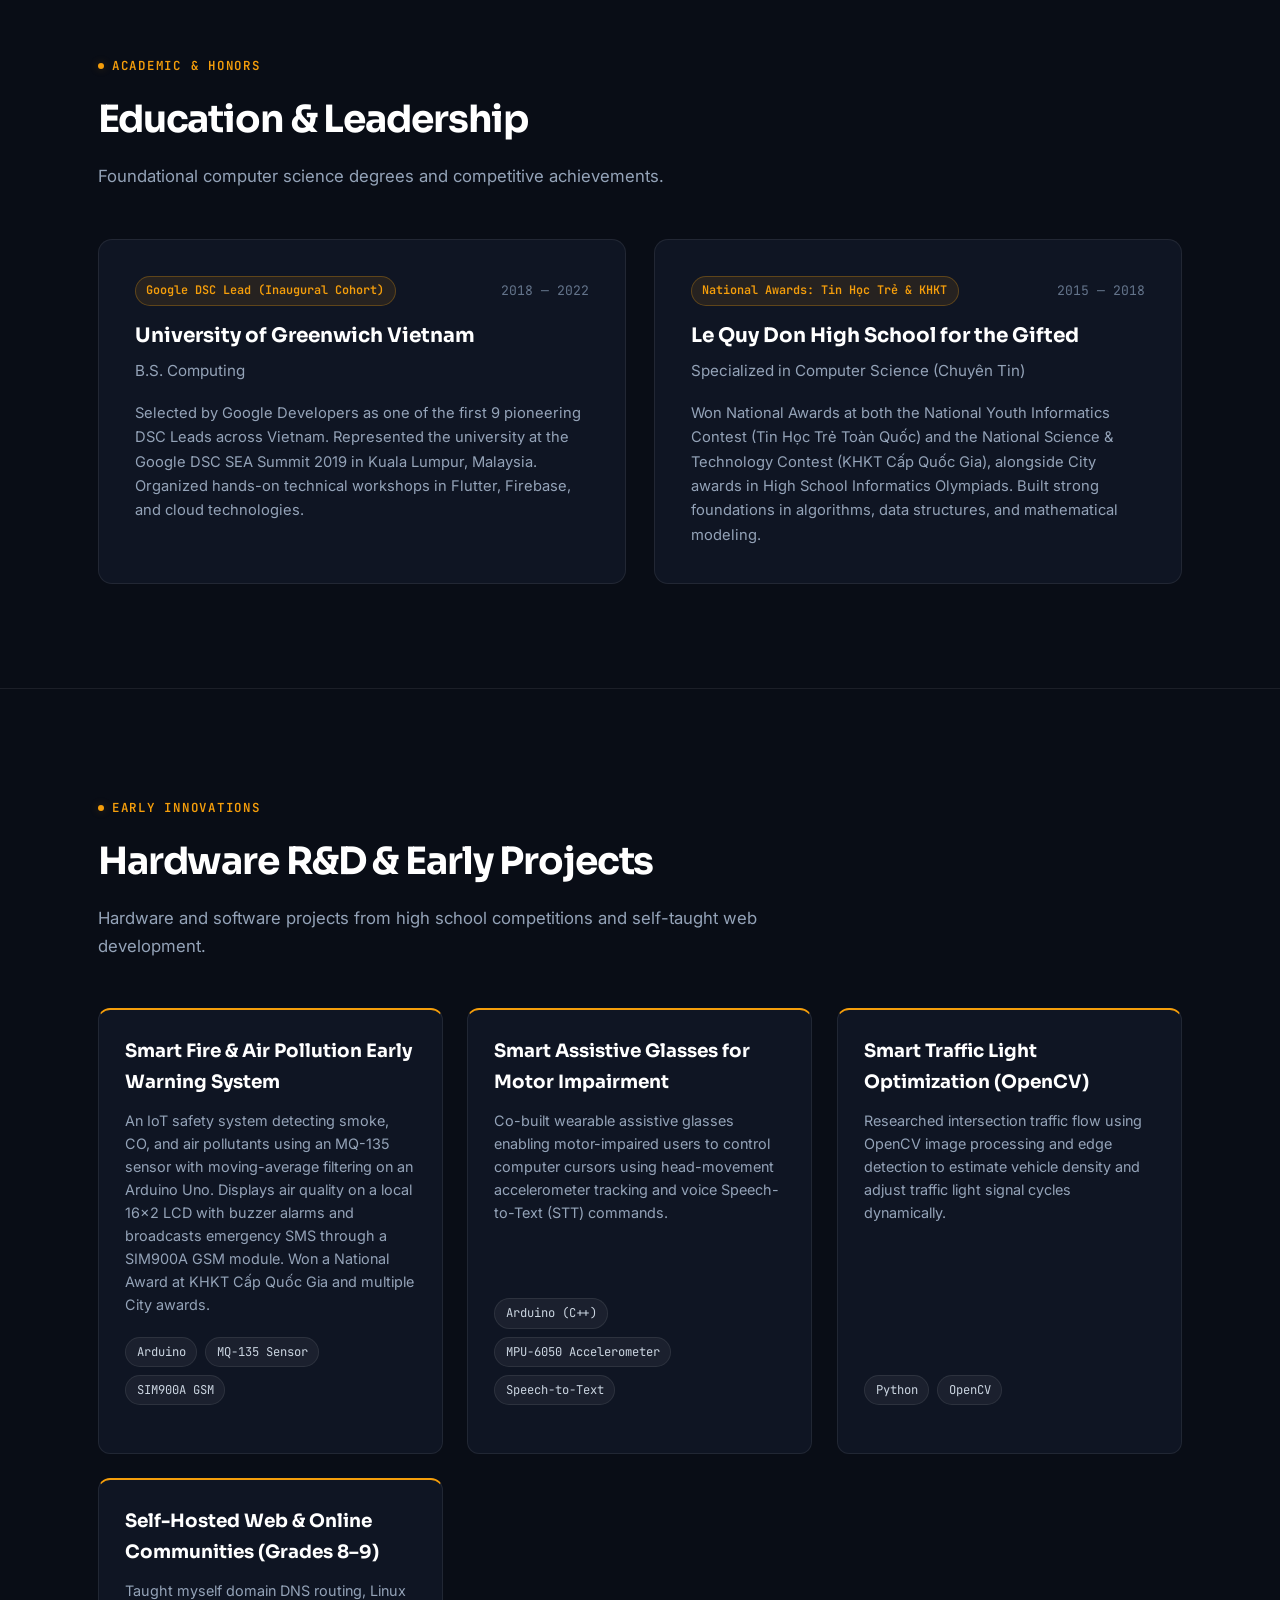
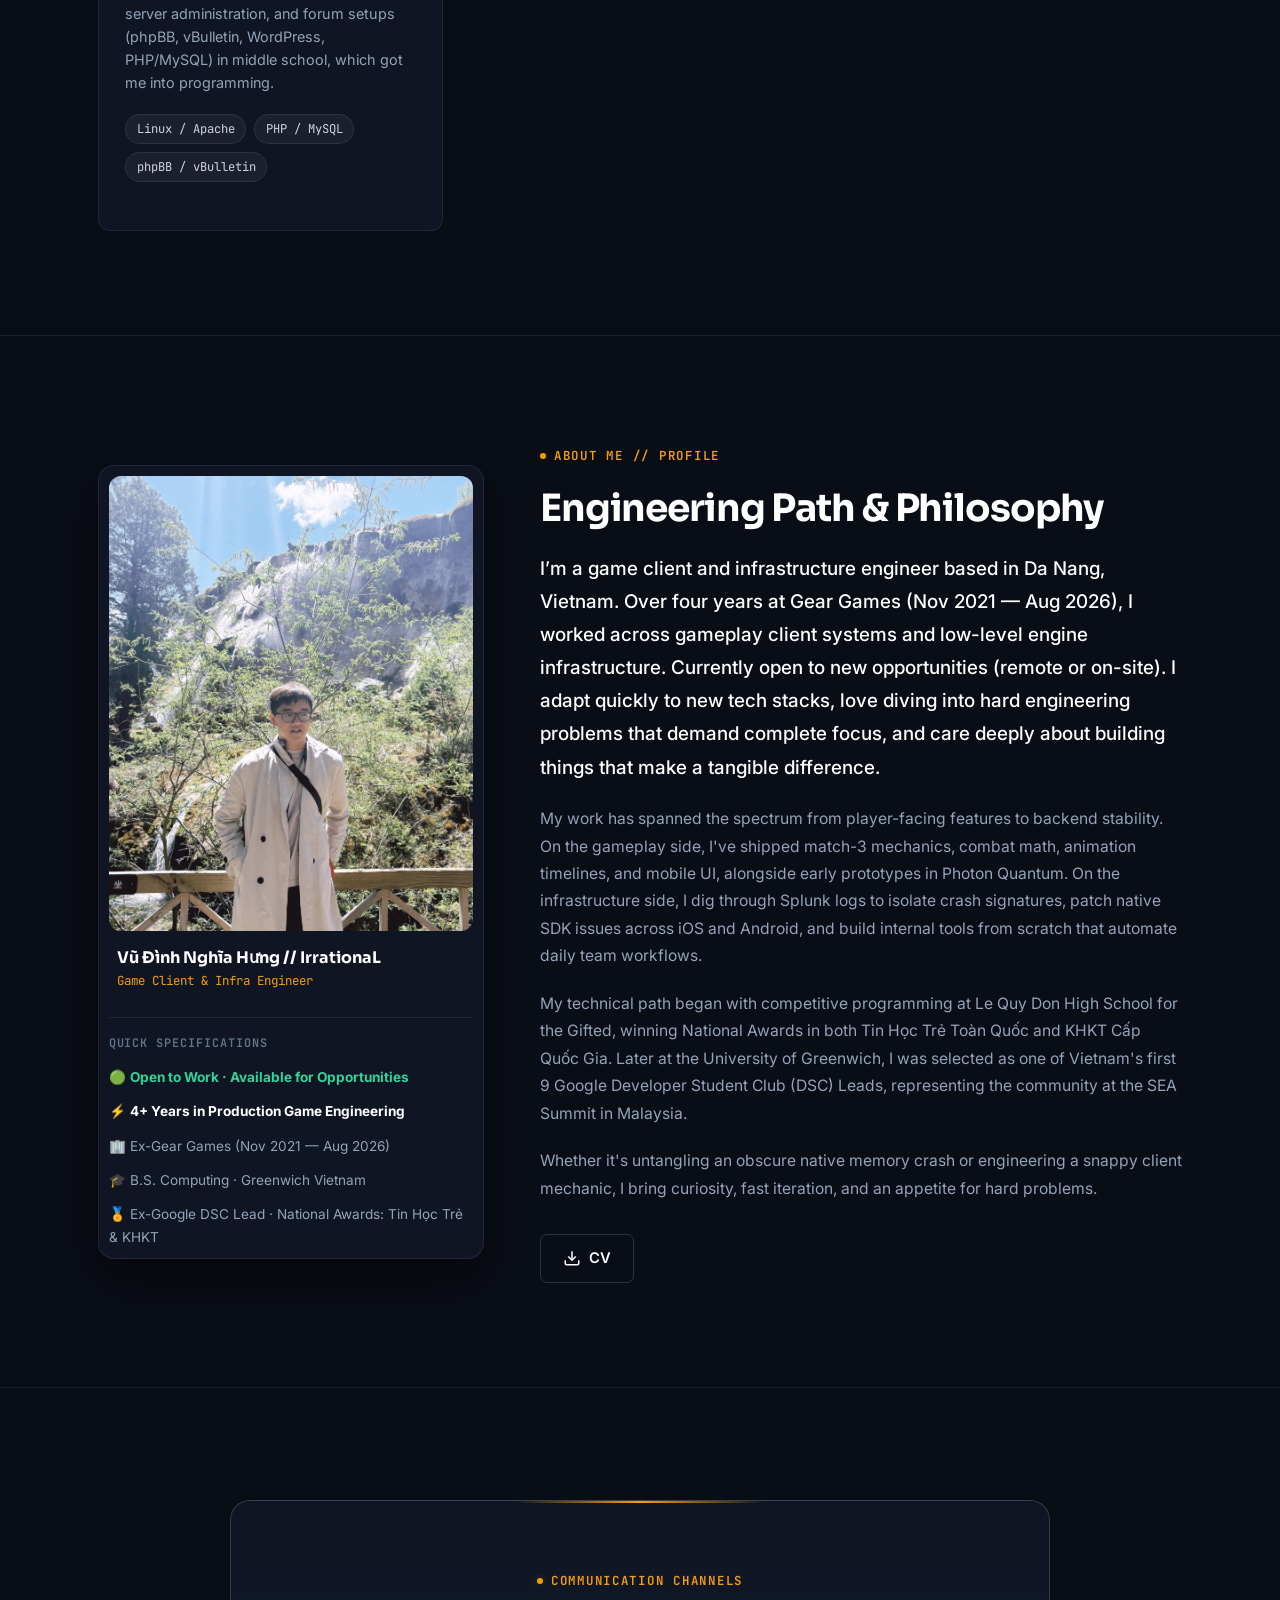
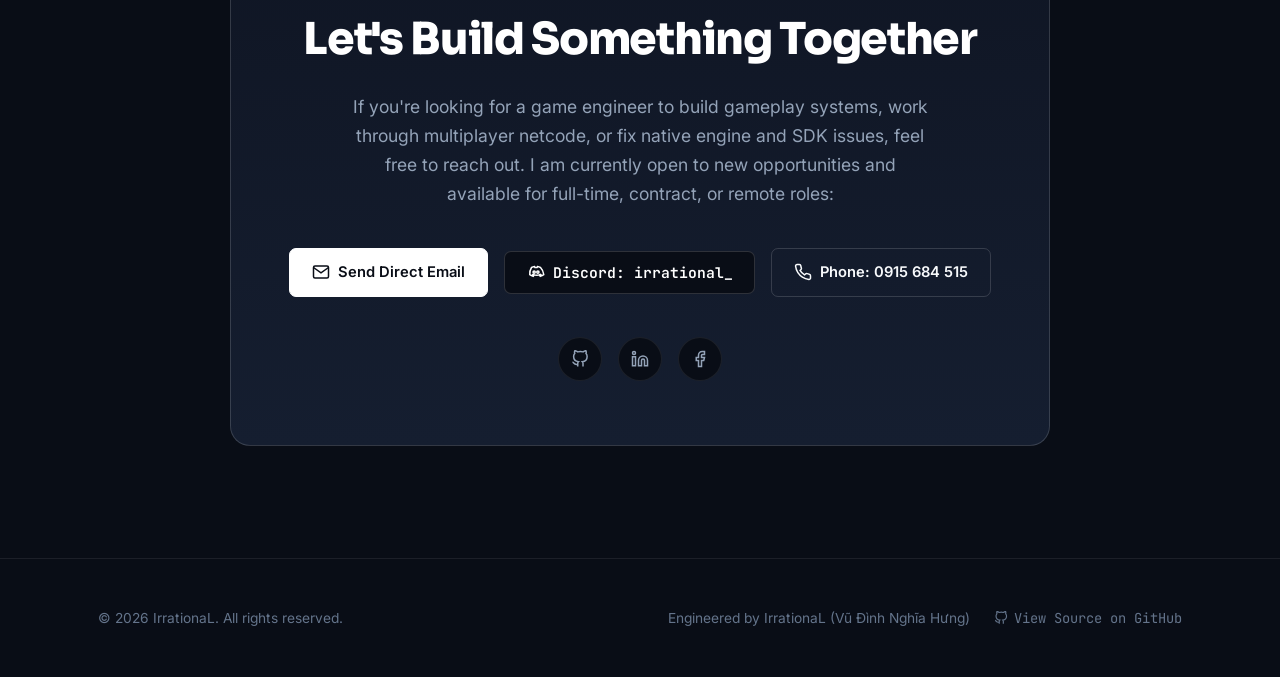
==== commit 85792c82: "fix: accurate technical skills - remove .NET tooling, profiling from infra, memory pooling" ====
--- a/index.html
+++ b/index.html
@@ -439,8 +439,8 @@
               <h3 class="skill-cat-title" data-i18n="skills.cat1Title">Languages</h3>
             </div>
             <ul class="skill-item-list">
-              <li><span class="skill-name">C#</span><span class="skill-detail">Game systems & .NET tooling</span></li>
-              <li><span class="skill-name">C++</span><span class="skill-detail">Native plugins & memory pooling</span></li>
+              <li><span class="skill-name">C#</span><span class="skill-detail">Unity game systems</span></li>
+              <li><span class="skill-name">C++</span><span class="skill-detail">Native plugins & IoT</span></li>
               <li><span class="skill-name">Python</span><span class="skill-detail">Automation & build scripts</span></li>
               <li><span class="skill-name">Swift</span><span class="skill-detail">macOS internal utilities</span></li>
               <li><span class="skill-name">JavaScript / TS</span><span class="skill-detail">Web platforms & tools</span></li>
@@ -475,7 +475,7 @@
             <ul class="skill-item-list">
               <li><span class="skill-name">Splunk</span><span class="skill-detail">Crash triage & live telemetry</span></li>
               <li><span class="skill-name">SDK Integrations</span><span class="skill-detail">Facebook, Firebase, IAP</span></li>
-              <li><span class="skill-name">Profiling Tools</span><span class="skill-detail">Xcode Instruments, Profiler</span></li>
+              <li><span class="skill-name">Desktop Automation</span><span class="skill-detail">Xcode, Swift & Python scripts</span></li>
               <li><span class="skill-name">Internal Tooling</span><span class="skill-detail">PRD to TDD, custom utilities</span></li>
               <li><span class="skill-name">Git & CI/CD</span><span class="skill-detail">Branching workflows & release</span></li>
             </ul>
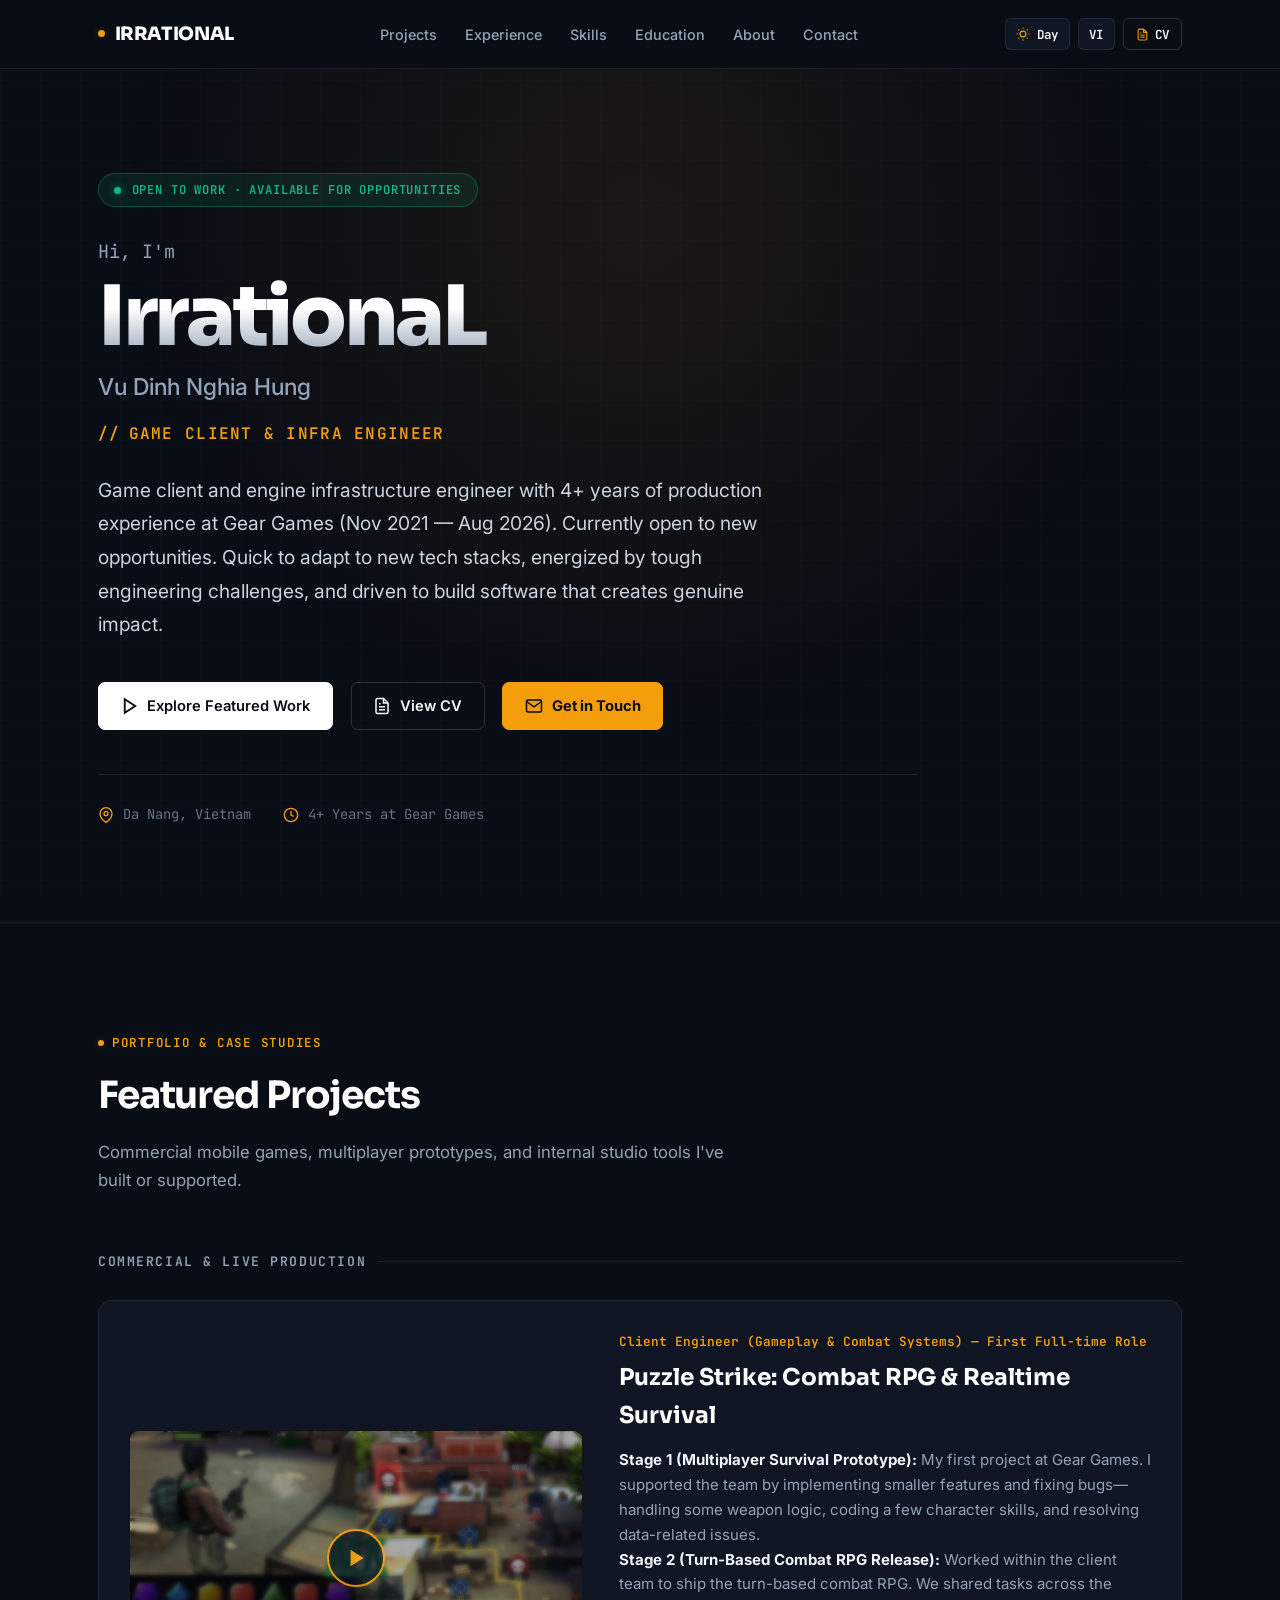
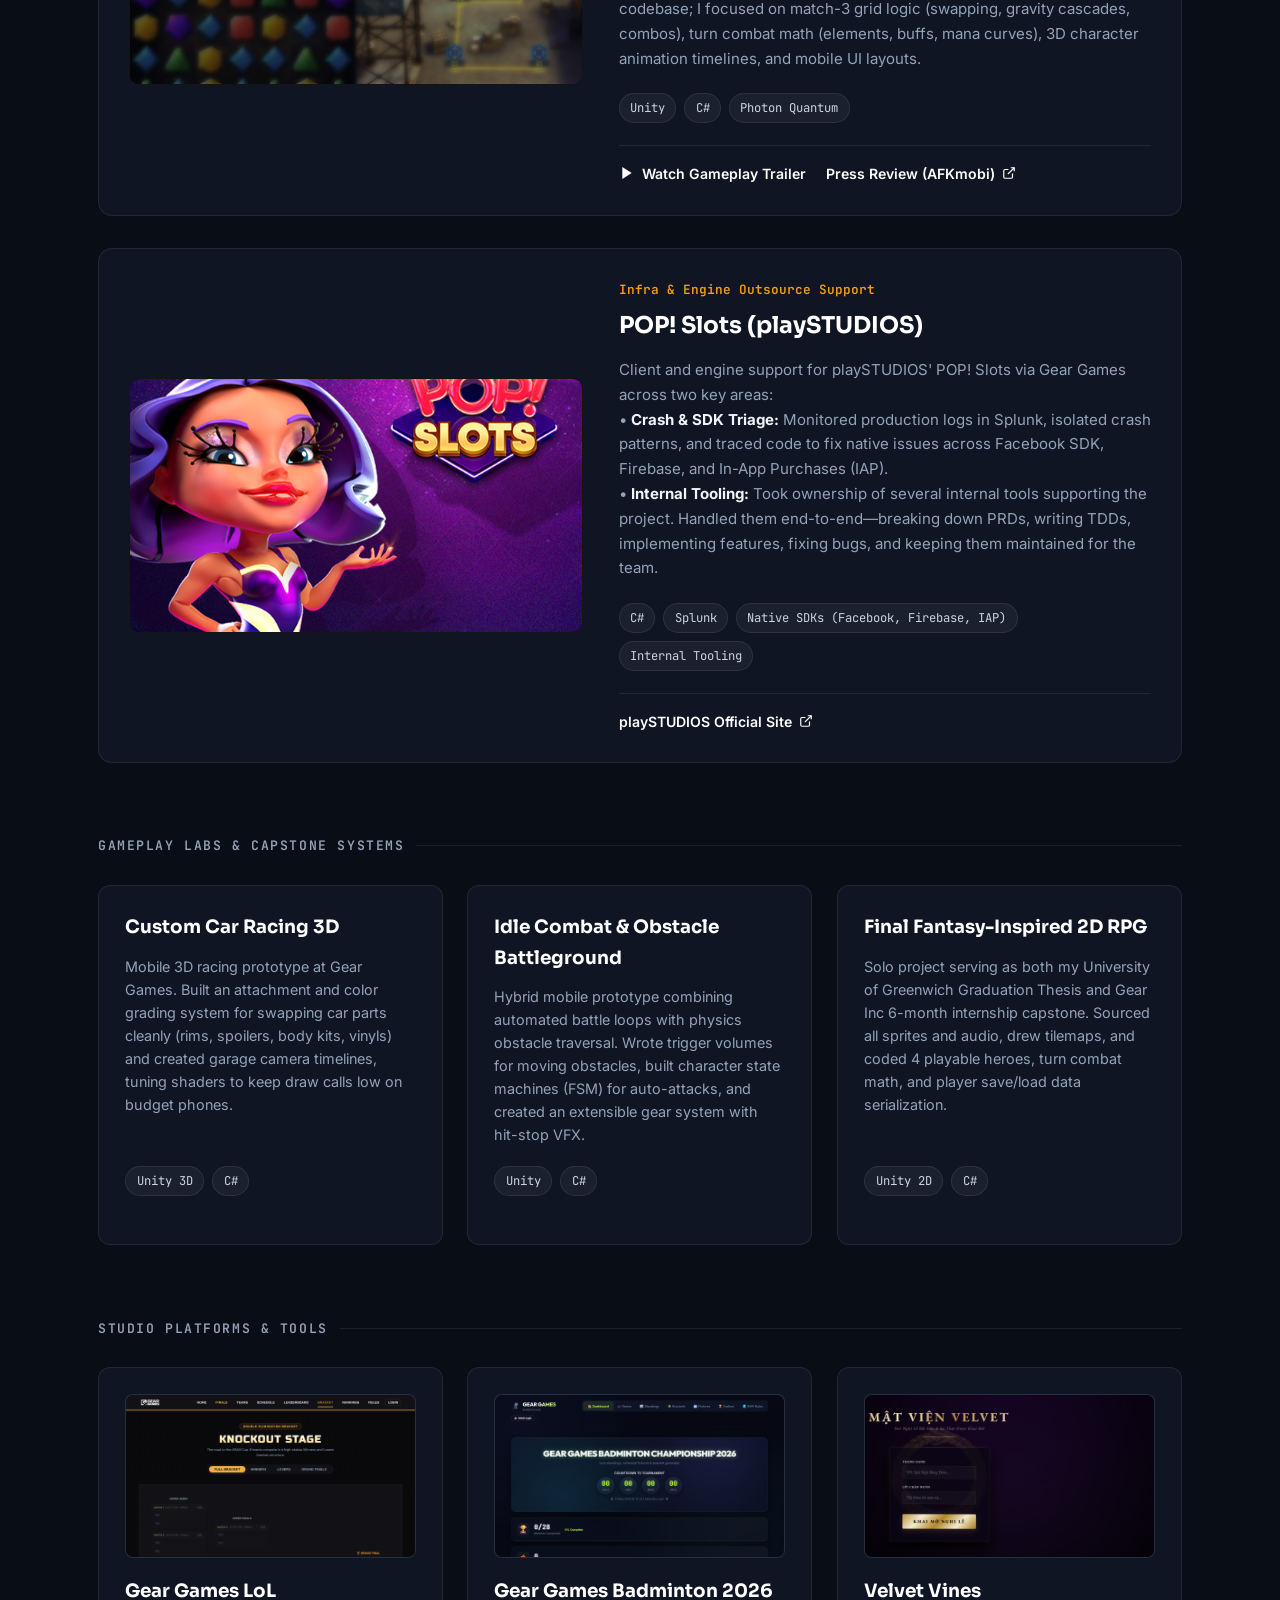
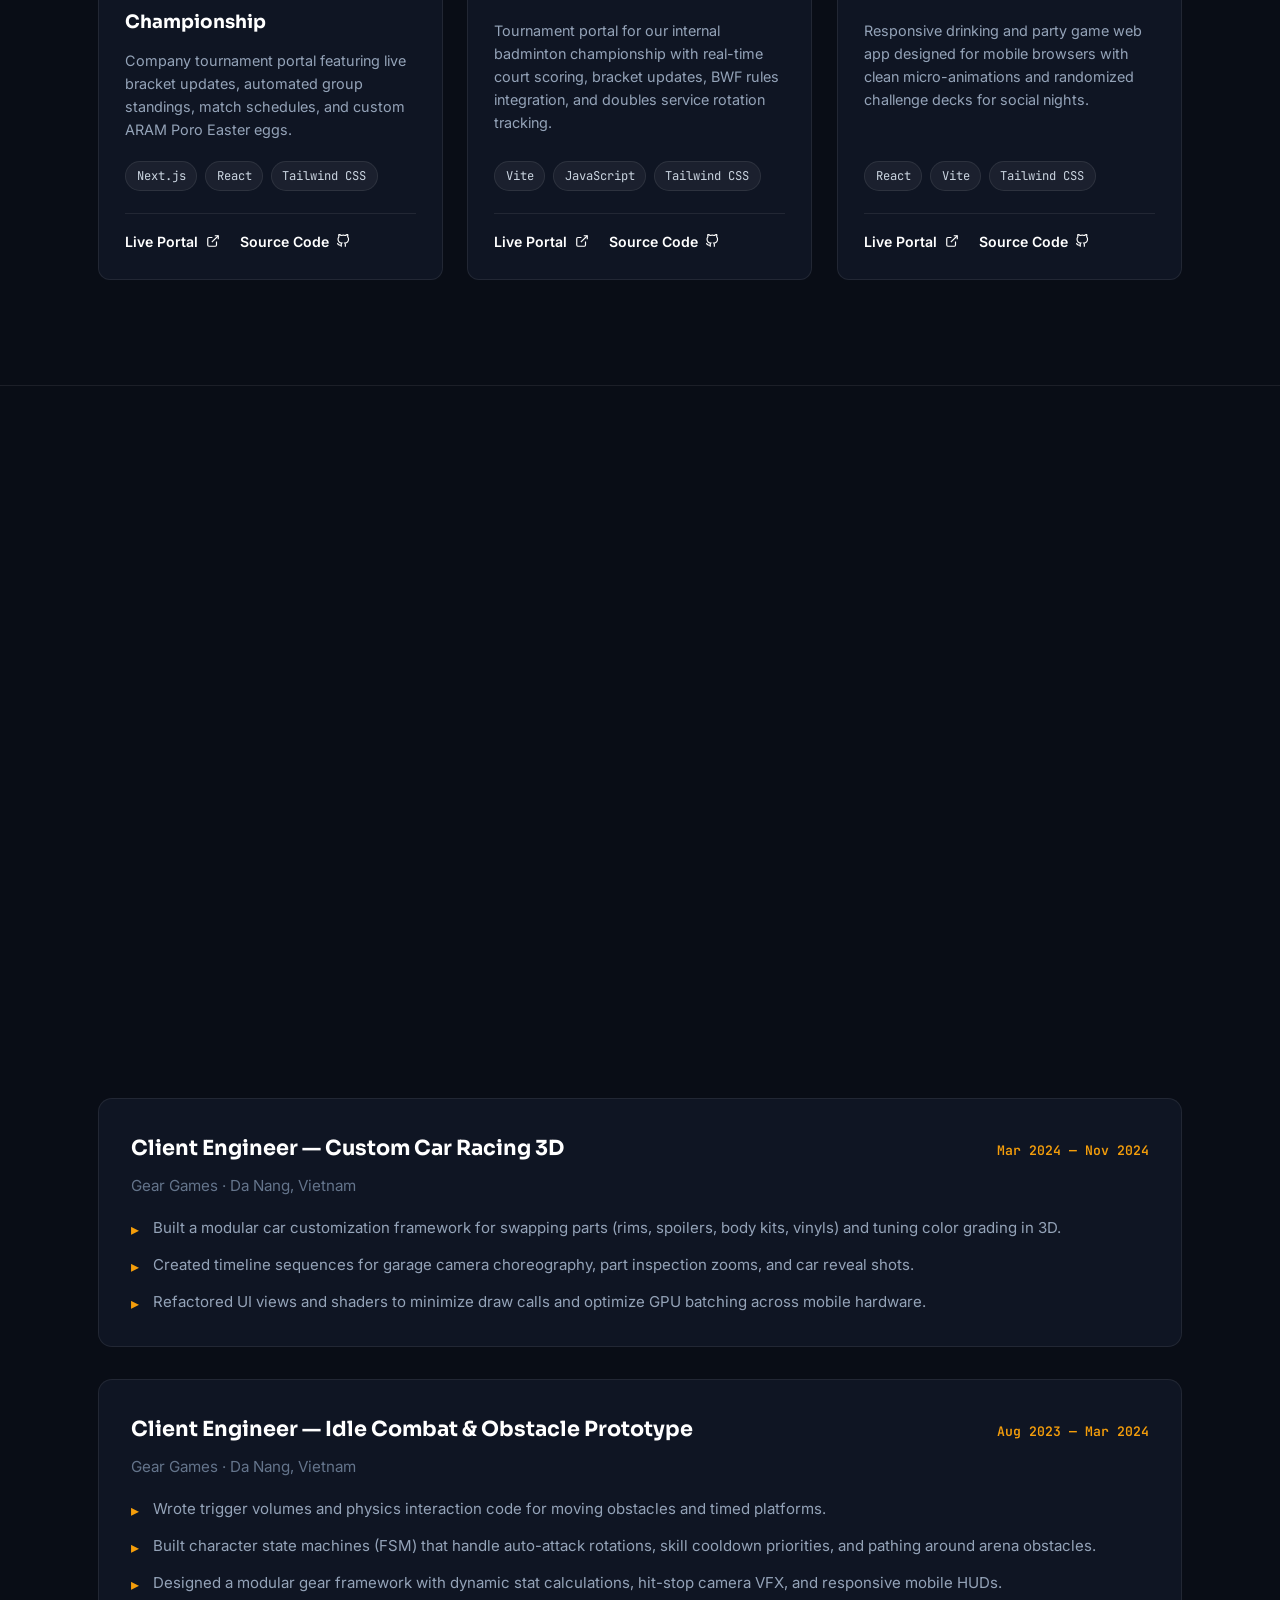
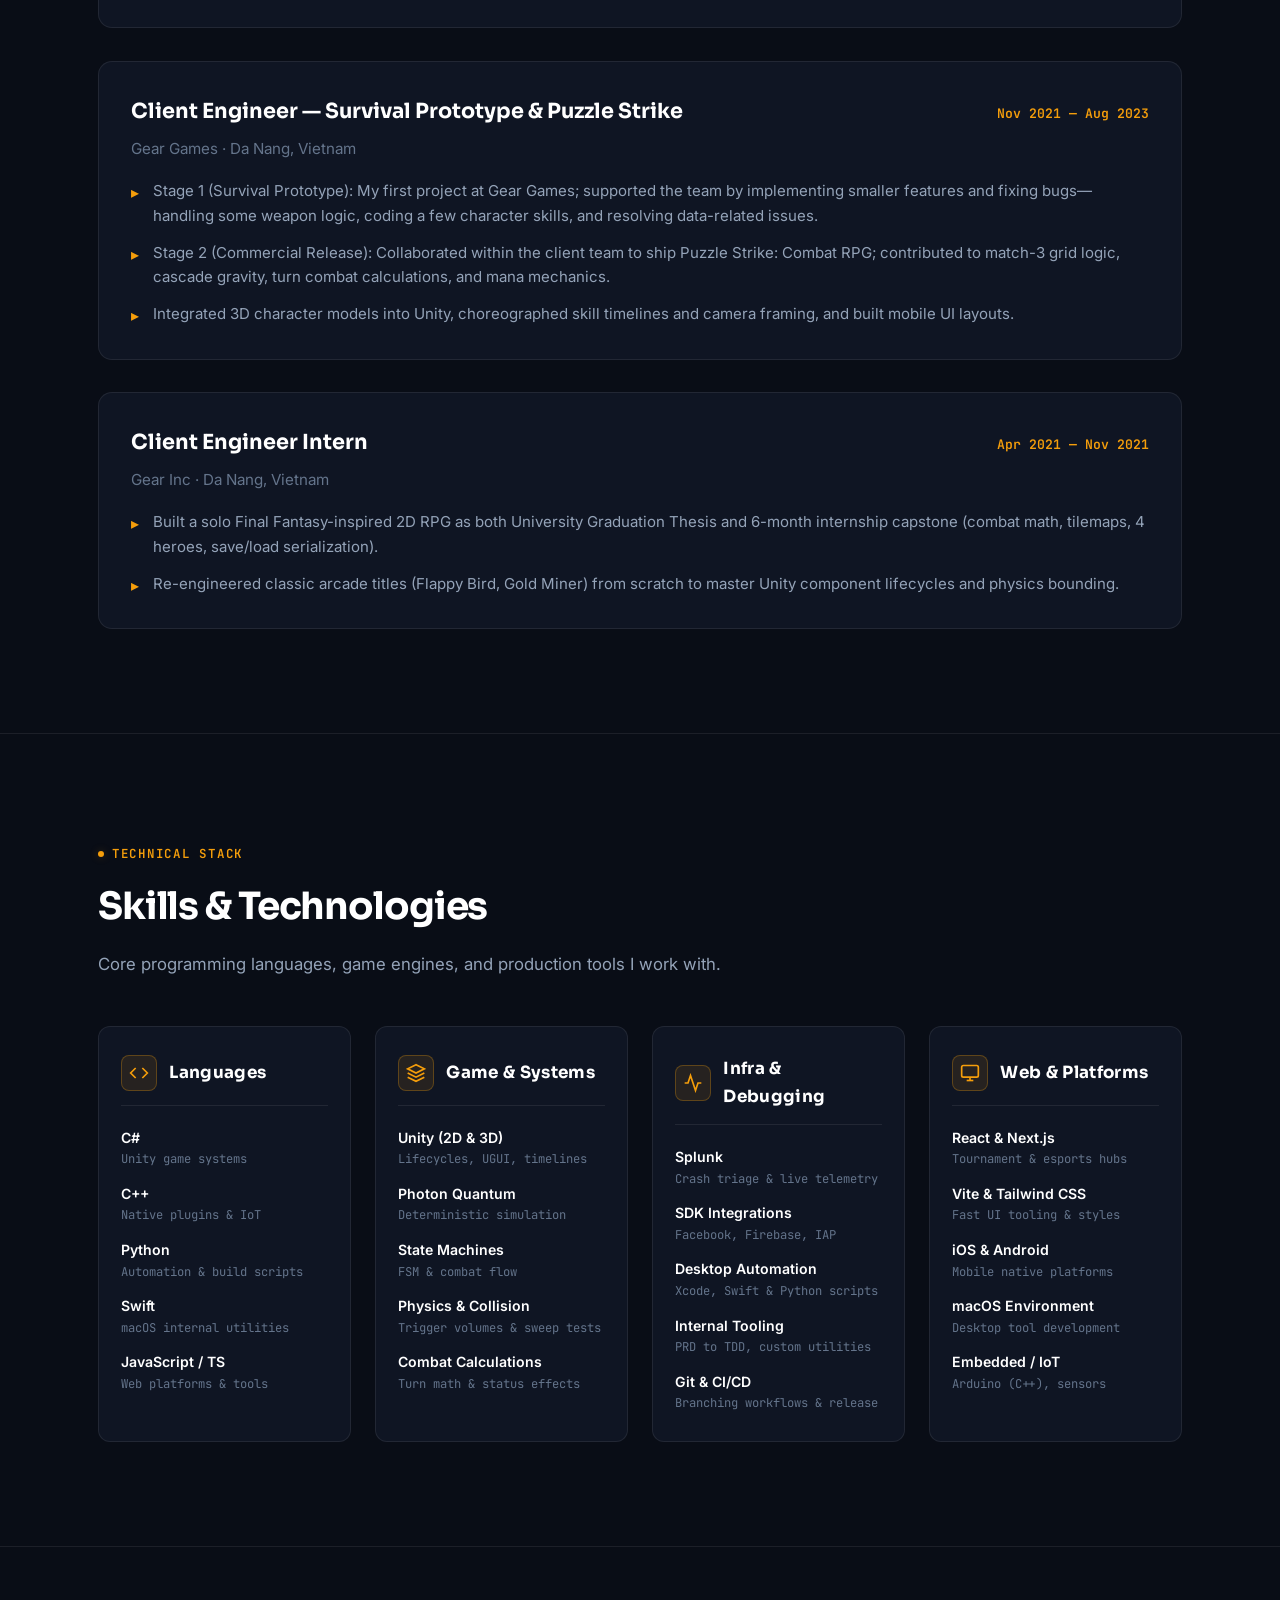
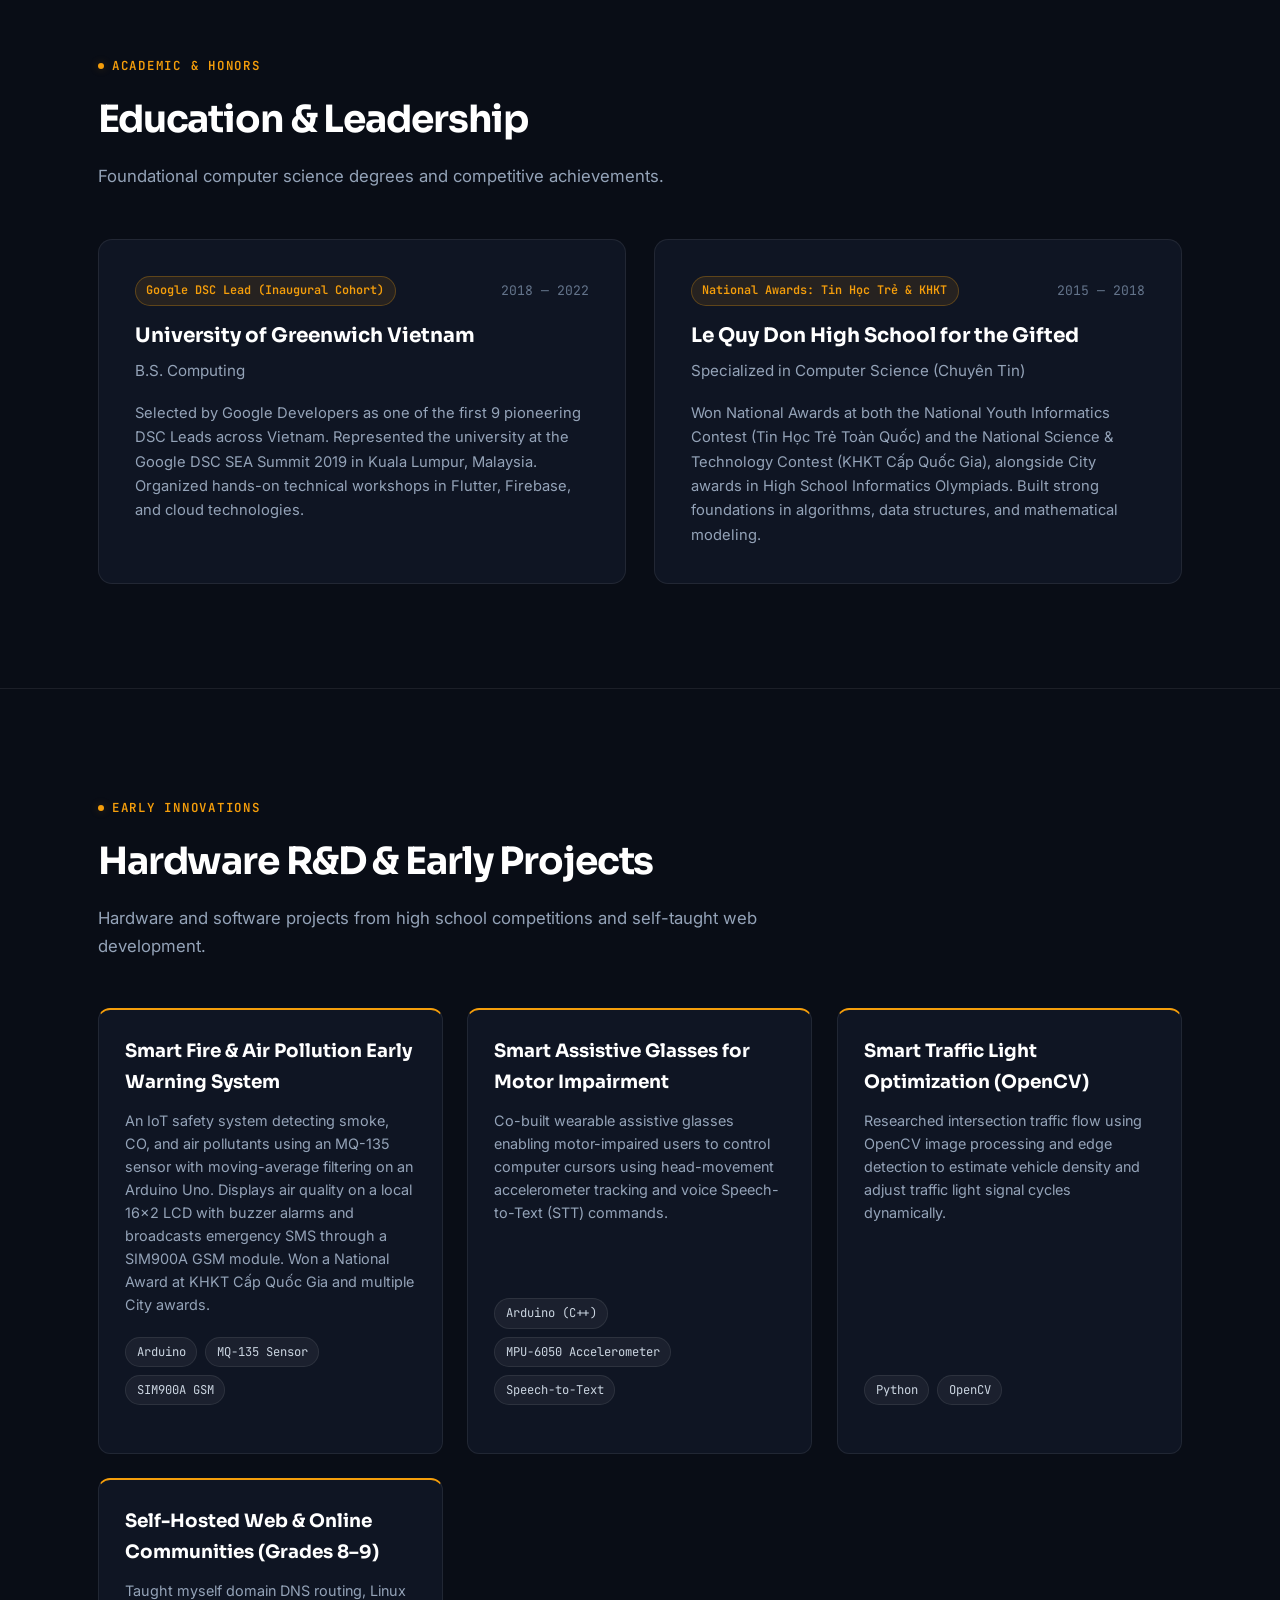
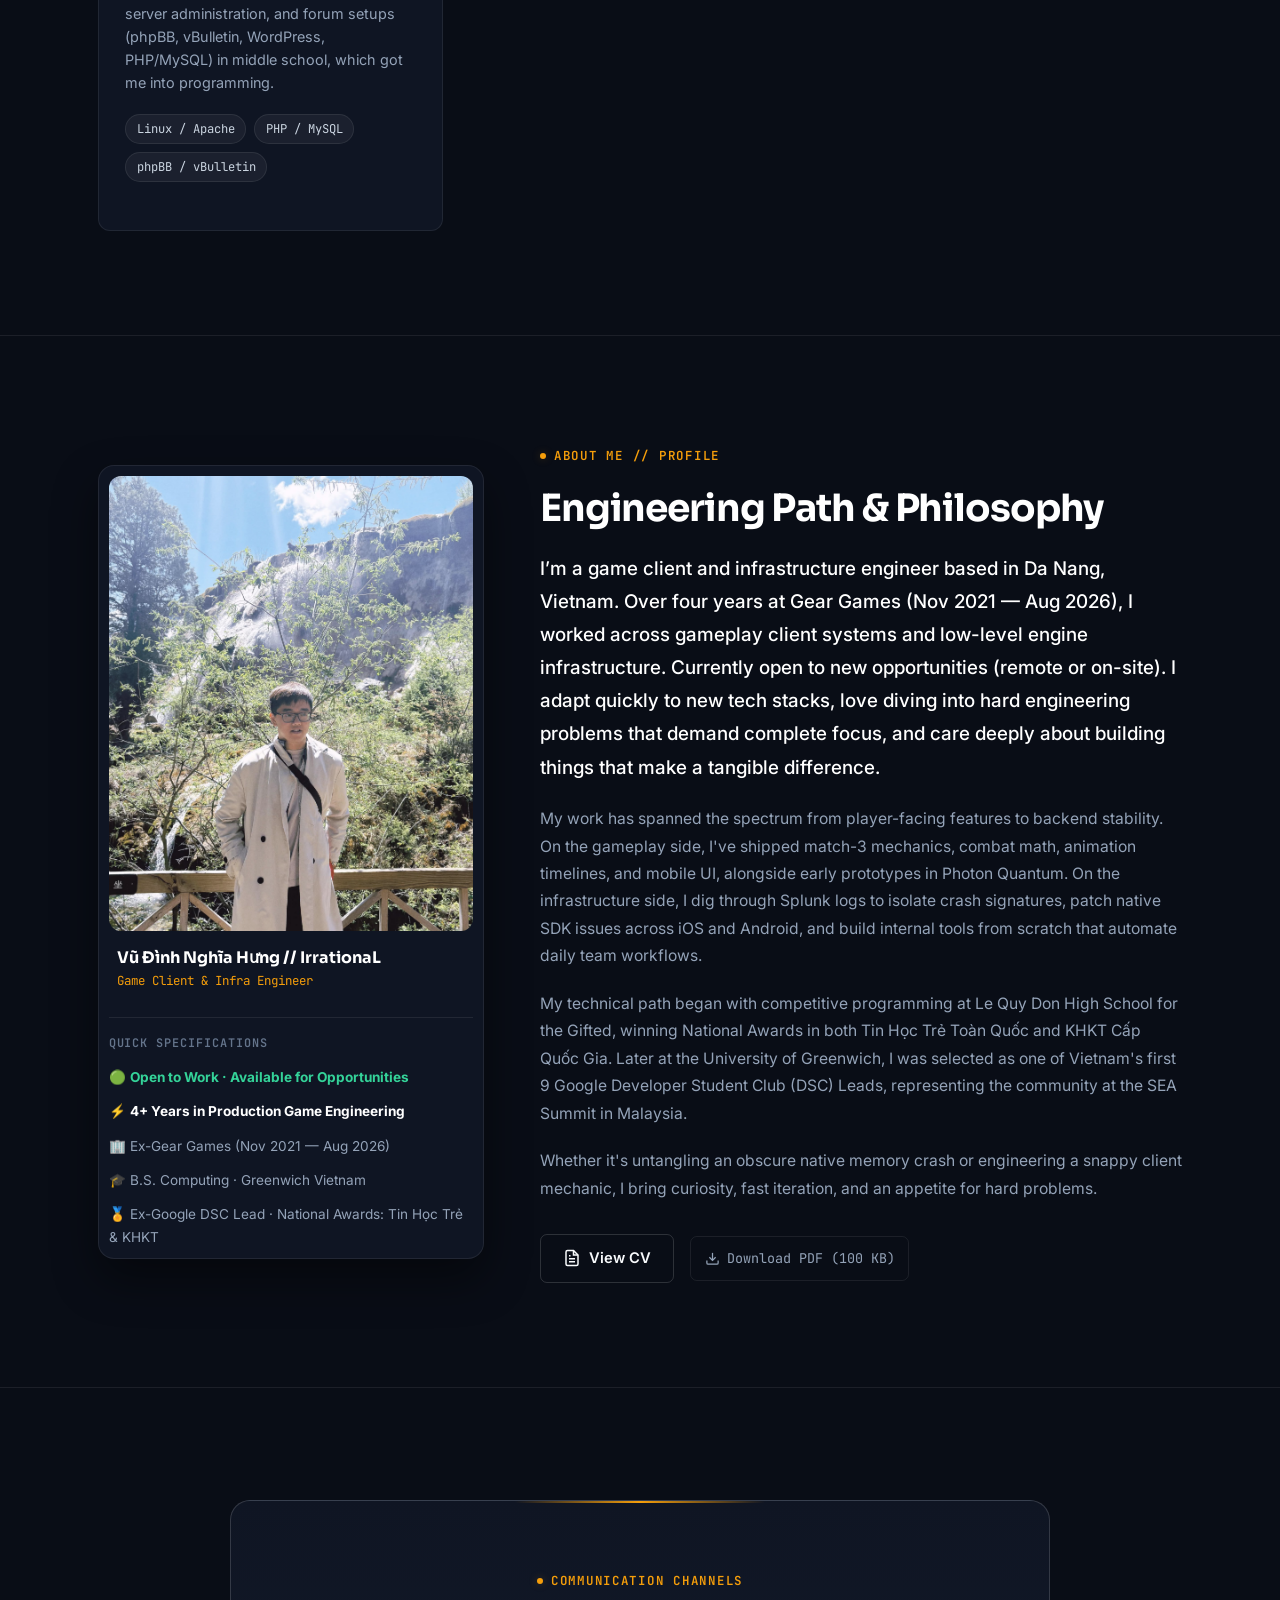
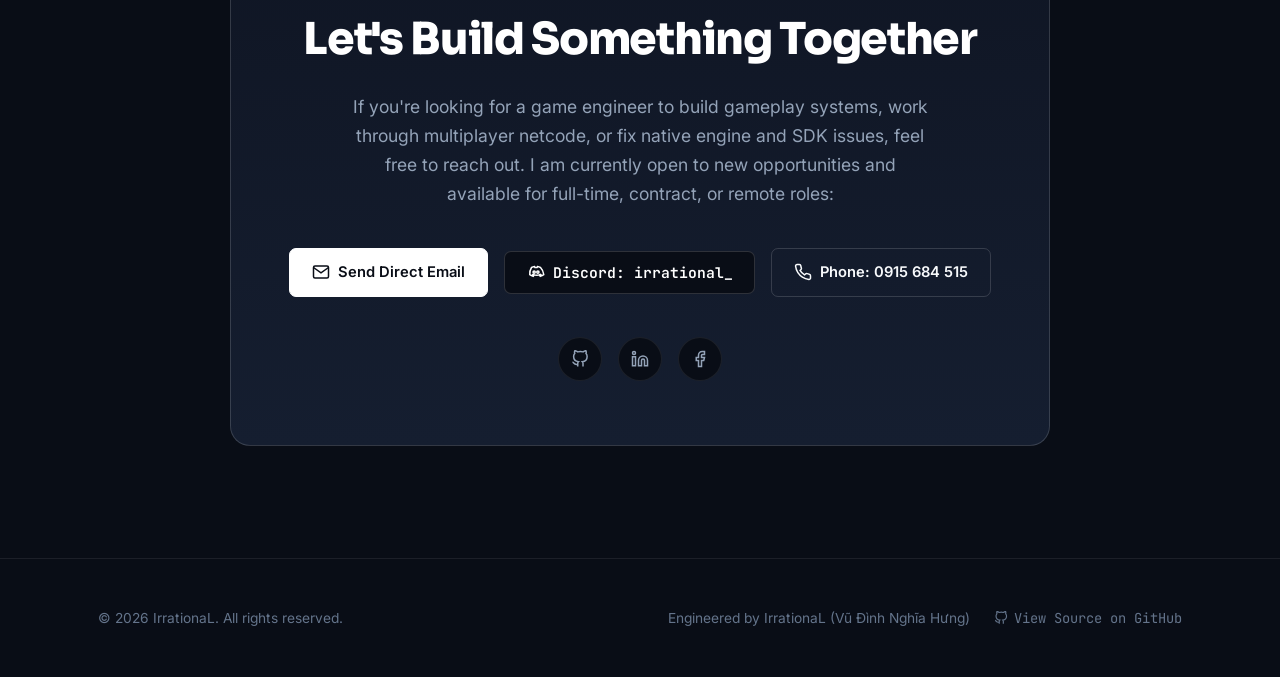
==== commit 7d195f6c: "feat: in-web CV viewer modal with PDF & responsive web view plus direct download options" ====
--- a/index.html
+++ b/index.html
@@ -52,10 +52,10 @@
           </button>
 
           <!-- Compact CV Button -->
-          <a href="assets/cv.pdf" download="Vu_Dinh_Nghia_Hung_CV.pdf" class="btn-cv-compact" title="Download CV">
-            <svg width="13" height="13" viewBox="0 0 24 24" fill="none" stroke="currentColor" stroke-width="2"><path d="M21 15v4a2 2 0 0 1-2 2H5a2 2 0 0 1-2-2v-4"></path><polyline points="7 10 12 15 17 10"></polyline><line x1="12" y1="15" x2="12" y2="3"></line></svg>
+          <button id="nav-cv-btn" class="btn-cv-compact" title="View &amp; Download CV" aria-label="View and Download CV" data-open-cv>
+            <svg width="13" height="13" viewBox="0 0 24 24" fill="none" stroke="currentColor" stroke-width="2"><path d="M14 2H6a2 2 0 0 0-2 2v16a2 2 0 0 0 2 2h12a2 2 0 0 0 2-2V8z"></path><polyline points="14 2 14 8 20 8"></polyline><line x1="16" y1="13" x2="8" y2="13"></line><line x1="16" y1="17" x2="8" y2="17"></line><polyline points="10 9 9 9 8 9"></polyline></svg>
             <span data-i18n="nav.cv">CV</span>
-          </a>
+          </button>
 
           <button id="mobile-menu-btn" class="mobile-menu-btn" aria-label="Open Navigation">
             <svg width="24" height="24" viewBox="0 0 24 24" fill="none" stroke="currentColor" stroke-width="2"><line x1="3" y1="12" x2="21" y2="12"></line><line x1="3" y1="6" x2="21" y2="6"></line><line x1="3" y1="18" x2="21" y2="18"></line></svg>
@@ -92,9 +92,9 @@
               <span data-i18n="hero.exploreWork">Explore Featured Work</span>
             </a>
 
-            <a href="assets/cv.pdf" download="Vu_Dinh_Nghia_Hung_CV.pdf" class="btn btn-outline">
-              <svg width="18" height="18" viewBox="0 0 24 24" fill="none" stroke="currentColor" stroke-width="2"><path d="M21 15v4a2 2 0 0 1-2 2H5a2 2 0 0 1-2-2v-4"></path><polyline points="7 10 12 15 17 10"></polyline><line x1="12" y1="15" x2="12" y2="3"></line></svg>
-              <span data-i18n="hero.downloadCv">Download CV</span>
+            <a href="assets/cv.pdf" id="hero-cv-btn" class="btn btn-outline" data-open-cv>
+              <svg width="18" height="18" viewBox="0 0 24 24" fill="none" stroke="currentColor" stroke-width="2"><path d="M14 2H6a2 2 0 0 0-2 2v16a2 2 0 0 0 2 2h12a2 2 0 0 0 2-2V8z"></path><polyline points="14 2 14 8 20 8"></polyline><line x1="16" y1="13" x2="8" y2="13"></line><line x1="16" y1="17" x2="8" y2="17"></line><polyline points="10 9 9 9 8 9"></polyline></svg>
+              <span data-i18n="hero.viewCv">View CV</span>
             </a>
 
             <a href="#contact" class="btn btn-accent">
@@ -649,10 +649,14 @@
               Whether it's untangling an obscure native memory crash or engineering a snappy client mechanic, I bring curiosity, fast iteration, and an appetite for hard problems.
             </p>
 
-            <div style="margin-top: 2rem;">
-              <a href="assets/cv.pdf" download="Vu_Dinh_Nghia_Hung_CV.pdf" class="btn btn-outline">
-                <svg width="18" height="18" viewBox="0 0 24 24" fill="none" stroke="currentColor" stroke-width="2"><path d="M21 15v4a2 2 0 0 1-2 2H5a2 2 0 0 1-2-2v-4"></path><polyline points="7 10 12 15 17 10"></polyline><line x1="12" y1="15" x2="12" y2="3"></line></svg>
-                <span data-i18n="nav.cv">Download CV</span>
+            <div class="about-cv-actions" style="margin-top: 2rem; display: flex; align-items: center; gap: 1rem; flex-wrap: wrap;">
+              <a href="assets/cv.pdf" id="about-cv-btn" class="btn btn-outline" data-open-cv>
+                <svg width="18" height="18" viewBox="0 0 24 24" fill="none" stroke="currentColor" stroke-width="2"><path d="M14 2H6a2 2 0 0 0-2 2v16a2 2 0 0 0 2 2h12a2 2 0 0 0 2-2V8z"></path><polyline points="14 2 14 8 20 8"></polyline><line x1="16" y1="13" x2="8" y2="13"></line><line x1="16" y1="17" x2="8" y2="17"></line><polyline points="10 9 9 9 8 9"></polyline></svg>
+                <span data-i18n="about.viewCv">View CV</span>
+              </a>
+              <a href="assets/cv.pdf" download="Vu_Dinh_Nghia_Hung_CV.pdf" class="btn-text-download" title="Direct Download PDF">
+                <svg width="15" height="15" viewBox="0 0 24 24" fill="none" stroke="currentColor" stroke-width="2"><path d="M21 15v4a2 2 0 0 1-2 2H5a2 2 0 0 1-2-2v-4"></path><polyline points="7 10 12 15 17 10"></polyline><line x1="12" y1="15" x2="12" y2="3"></line></svg>
+                <span data-i18n="about.downloadCv">Download PDF (100 KB)</span>
               </a>
             </div>
           </div>
@@ -736,6 +740,58 @@
     </div>
   </div>
 
+  <!-- CV Viewer Modal -->
+  <div id="cv-modal" class="cv-modal" role="dialog" aria-modal="true" aria-labelledby="cv-modal-title">
+    <div id="cv-modal-backdrop" class="cv-modal-backdrop"></div>
+    <div class="cv-modal-dialog">
+      
+      <!-- Modal Header Bar -->
+      <div class="cv-modal-header">
+        <div class="cv-modal-meta">
+          <div class="cv-modal-icon">
+            <svg width="18" height="18" viewBox="0 0 24 24" fill="none" stroke="currentColor" stroke-width="2"><path d="M14 2H6a2 2 0 0 0-2 2v16a2 2 0 0 0 2 2h12a2 2 0 0 0 2-2V8z"></path><polyline points="14 2 14 8 20 8"></polyline><line x1="16" y1="13" x2="8" y2="13"></line><line x1="16" y1="17" x2="8" y2="17"></line><polyline points="10 9 9 9 8 9"></polyline></svg>
+          </div>
+          <div class="cv-modal-titles">
+            <span id="cv-modal-title" class="cv-modal-title" data-i18n="cvModal.title">Curriculum Vitae // Vu Dinh Nghia Hung</span>
+            <span class="cv-modal-badge" data-i18n="cvModal.badge">A4 · 1 PAGE · AUG 2026</span>
+          </div>
+        </div>
+
+        <div class="cv-modal-actions">
+          <!-- View Mode Toggle (PDF vs Web View) -->
+          <div class="cv-mode-toggle" role="group" aria-label="Document format toggle">
+            <button id="cv-toggle-pdf" class="cv-mode-btn active" title="View PDF Document" data-i18n="cvModal.viewPdf">PDF</button>
+            <button id="cv-toggle-html" class="cv-mode-btn" title="View Responsive Web Document" data-i18n="cvModal.viewHtml">Web</button>
+          </div>
+
+          <!-- Download PDF Action -->
+          <a href="assets/cv.pdf" download="Vu_Dinh_Nghia_Hung_CV.pdf" class="btn-cv-action btn-cv-download" title="Download CV (PDF)">
+            <svg width="15" height="15" viewBox="0 0 24 24" fill="none" stroke="currentColor" stroke-width="2"><path d="M21 15v4a2 2 0 0 1-2 2H5a2 2 0 0 1-2-2v-4"></path><polyline points="7 10 12 15 17 10"></polyline><line x1="12" y1="15" x2="12" y2="3"></line></svg>
+            <span data-i18n="cvModal.download">Download PDF</span>
+          </a>
+
+          <!-- Open in New Tab Action -->
+          <a href="assets/cv.pdf" target="_blank" rel="noopener noreferrer" class="btn-cv-action btn-cv-external" title="Open PDF in new browser tab">
+            <svg width="15" height="15" viewBox="0 0 24 24" fill="none" stroke="currentColor" stroke-width="2"><path d="M18 13v6a2 2 0 0 1-2 2H5a2 2 0 0 1-2-2V8a2 2 0 0 1 2-2h6"></path><polyline points="15 3 21 3 21 9"></polyline><line x1="10" y1="14" x2="21" y2="3"></line></svg>
+            <span data-i18n="cvModal.openTab">Open Tab</span>
+          </a>
+
+          <!-- Close Action -->
+          <button id="cv-modal-close" class="cv-modal-close-btn" aria-label="Close CV viewer">
+            <svg width="15" height="15" viewBox="0 0 24 24" fill="none" stroke="currentColor" stroke-width="2"><line x1="18" y1="6" x2="6" y2="18"></line><line x1="6" y1="6" x2="18" y2="18"></line></svg>
+            <span data-i18n="cvModal.close">ESC</span>
+          </button>
+        </div>
+      </div>
+
+      <!-- Modal Body: Document Viewport -->
+      <div class="cv-modal-body">
+        <iframe id="cv-modal-iframe" src="" title="Vu Dinh Nghia Hung - Curriculum Vitae" class="cv-iframe"></iframe>
+      </div>
+
+    </div>
+  </div>
+
   <!-- Application Scripts -->
   <script src="js/i18n.js"></script>
   <script src="js/animations.js"></script>
--- a/css/style.css
+++ b/css/style.css
@@ -320,6 +320,7 @@
   font-size: 0.78rem;
   font-weight: 600;
   text-decoration: none;
+  cursor: pointer;
   transition: var(--transition-snappy);
 }
 
@@ -1287,6 +1288,314 @@
   width: 100%;
   height: 100%;
   border: none;
+}
+
+/* ==========================================================================
+   CV VIEWER MODAL COMPONENT
+   Studio-grade technical document viewer for in-web inspection & export
+   ========================================================================== */
+.cv-modal {
+  position: fixed;
+  inset: 0;
+  z-index: 1000;
+  display: flex;
+  align-items: center;
+  justify-content: center;
+  padding: 1.5rem;
+  opacity: 0;
+  pointer-events: none;
+  transition: opacity 0.26s cubic-bezier(0.16, 1, 0.3, 1);
+}
+
+.cv-modal.active {
+  opacity: 1;
+  pointer-events: auto;
+}
+
+.cv-modal-backdrop {
+  position: absolute;
+  inset: 0;
+  background: rgba(7, 10, 18, 0.88);
+  backdrop-filter: blur(12px);
+  -webkit-backdrop-filter: blur(12px);
+}
+
+.cv-modal-dialog {
+  position: relative;
+  width: 100%;
+  max-width: 960px;
+  height: min(92vh, 960px);
+  background: var(--bg-surface);
+  border-radius: 14px;
+  overflow: hidden;
+  border: 1px solid var(--border-medium);
+  box-shadow: 0 28px 75px rgba(0, 0, 0, 0.75), 0 0 0 1px var(--border-subtle);
+  z-index: 1;
+  display: flex;
+  flex-direction: column;
+  transform: scale(0.97) translateY(8px);
+  transition: transform 0.26s cubic-bezier(0.16, 1, 0.3, 1);
+}
+
+.cv-modal.active .cv-modal-dialog {
+  transform: scale(1) translateY(0);
+}
+
+/* Modal Header Bar */
+.cv-modal-header {
+  display: flex;
+  align-items: center;
+  justify-content: space-between;
+  gap: 1rem;
+  padding: 0.85rem 1.35rem;
+  background: var(--bg-surface-elevated);
+  border-bottom: 1px solid var(--border-subtle);
+  flex-shrink: 0;
+}
+
+.cv-modal-meta {
+  display: flex;
+  align-items: center;
+  gap: 0.75rem;
+  min-width: 0;
+}
+
+.cv-modal-icon {
+  display: flex;
+  align-items: center;
+  justify-content: center;
+  width: 32px;
+  height: 32px;
+  border-radius: 8px;
+  background: var(--accent-subtle);
+  border: 1px solid var(--accent-border);
+  color: var(--accent);
+  flex-shrink: 0;
+}
+
+.cv-modal-titles {
+  display: flex;
+  align-items: center;
+  gap: 0.65rem;
+  min-width: 0;
+}
+
+.cv-modal-title {
+  font-family: var(--font-mono);
+  font-size: 0.88rem;
+  font-weight: 600;
+  color: var(--text-main);
+  white-space: nowrap;
+  overflow: hidden;
+  text-overflow: ellipsis;
+}
+
+.cv-modal-badge {
+  font-family: var(--font-mono);
+  font-size: 0.72rem;
+  color: var(--accent);
+  background: var(--accent-subtle);
+  border: 1px solid var(--accent-border);
+  padding: 0.18rem 0.55rem;
+  border-radius: 4px;
+  letter-spacing: 0.04em;
+  white-space: nowrap;
+}
+
+/* Actions Toolbar */
+.cv-modal-actions {
+  display: flex;
+  align-items: center;
+  gap: 0.55rem;
+  flex-shrink: 0;
+}
+
+/* View Mode Switcher (PDF / Web) */
+.cv-mode-toggle {
+  display: inline-flex;
+  align-items: center;
+  background: var(--bg-surface);
+  border: 1px solid var(--border-medium);
+  border-radius: 6px;
+  padding: 2px;
+}
+
+.cv-mode-btn {
+  background: transparent;
+  border: none;
+  color: var(--text-dim);
+  font-family: var(--font-mono);
+  font-size: 0.74rem;
+  font-weight: 600;
+  padding: 0.3rem 0.65rem;
+  border-radius: 4px;
+  cursor: pointer;
+  transition: var(--transition-snappy);
+}
+
+.cv-mode-btn:hover {
+  color: var(--text-main);
+}
+
+.cv-mode-btn.active {
+  background: var(--accent-subtle);
+  color: var(--accent);
+  border: 1px solid var(--accent-border);
+}
+
+/* Action Buttons */
+.btn-cv-action {
+  display: inline-flex;
+  align-items: center;
+  justify-content: center;
+  gap: 0.4rem;
+  font-family: var(--font-body);
+  font-size: 0.82rem;
+  font-weight: 600;
+  padding: 0.42rem 0.85rem;
+  border-radius: 6px;
+  text-decoration: none;
+  cursor: pointer;
+  transition: var(--transition-snappy);
+  white-space: nowrap;
+  border: 1px solid transparent;
+}
+
+.btn-cv-download {
+  background: var(--accent);
+  color: #090d16;
+  border-color: var(--accent);
+}
+
+.btn-cv-download:hover {
+  background: var(--accent-hover);
+  border-color: var(--accent-hover);
+  transform: translateY(-1px);
+  box-shadow: 0 4px 14px var(--accent-glow);
+}
+
+.btn-cv-external {
+  background: transparent;
+  color: var(--text-main);
+  border-color: var(--border-medium);
+}
+
+.btn-cv-external:hover {
+  border-color: var(--accent);
+  background: var(--accent-subtle);
+  color: #fff;
+}
+
+.cv-modal-close-btn {
+  background: transparent;
+  border: 1px solid var(--border-subtle);
+  color: var(--text-muted);
+  cursor: pointer;
+  display: inline-flex;
+  align-items: center;
+  gap: 0.35rem;
+  font-family: var(--font-mono);
+  font-size: 0.75rem;
+  padding: 0.42rem 0.7rem;
+  border-radius: 6px;
+  transition: var(--transition-snappy);
+}
+
+.cv-modal-close-btn:hover {
+  background: rgba(239, 68, 68, 0.12);
+  border-color: rgba(239, 68, 68, 0.4);
+  color: #f87171;
+}
+
+/* Modal Body */
+.cv-modal-body {
+  flex: 1;
+  position: relative;
+  width: 100%;
+  height: 100%;
+  background: #090d16;
+  overflow: hidden;
+}
+
+.cv-iframe {
+  width: 100%;
+  height: 100%;
+  border: none;
+  display: block;
+}
+
+/* About section text download button */
+.btn-text-download {
+  display: inline-flex;
+  align-items: center;
+  gap: 0.45rem;
+  color: var(--text-muted);
+  font-family: var(--font-mono);
+  font-size: 0.84rem;
+  text-decoration: none;
+  padding: 0.65rem 0.85rem;
+  border-radius: 7px;
+  border: 1px solid var(--border-subtle);
+  background: transparent;
+  transition: var(--transition-snappy);
+}
+
+.btn-text-download:hover {
+  color: var(--accent);
+  border-color: var(--accent-border);
+  background: var(--accent-subtle);
+  transform: translateY(-1px);
+}
+
+/* Responsive CV Modal */
+@media (max-width: 768px) {
+  .cv-modal {
+    padding: 0.4rem;
+  }
+
+  .cv-modal-dialog {
+    max-width: 100%;
+    height: 96dvh;
+    border-radius: 10px;
+  }
+
+  .cv-modal-header {
+    padding: 0.6rem 0.8rem;
+    gap: 0.5rem;
+  }
+
+  .cv-modal-badge {
+    display: none;
+  }
+
+  .cv-modal-title {
+    font-size: 0.8rem;
+  }
+
+  .btn-cv-action span {
+    display: none;
+  }
+
+  .btn-cv-action {
+    padding: 0.5rem;
+    min-width: 38px;
+    min-height: 38px;
+  }
+
+  .cv-mode-btn {
+    padding: 0.35rem 0.5rem;
+  }
+
+  .cv-modal-close-btn span {
+    display: none;
+  }
+
+  .cv-modal-close-btn {
+    padding: 0.5rem;
+    min-width: 38px;
+    min-height: 38px;
+    justify-content: center;
+  }
 }
 
 /* ==========================================================================
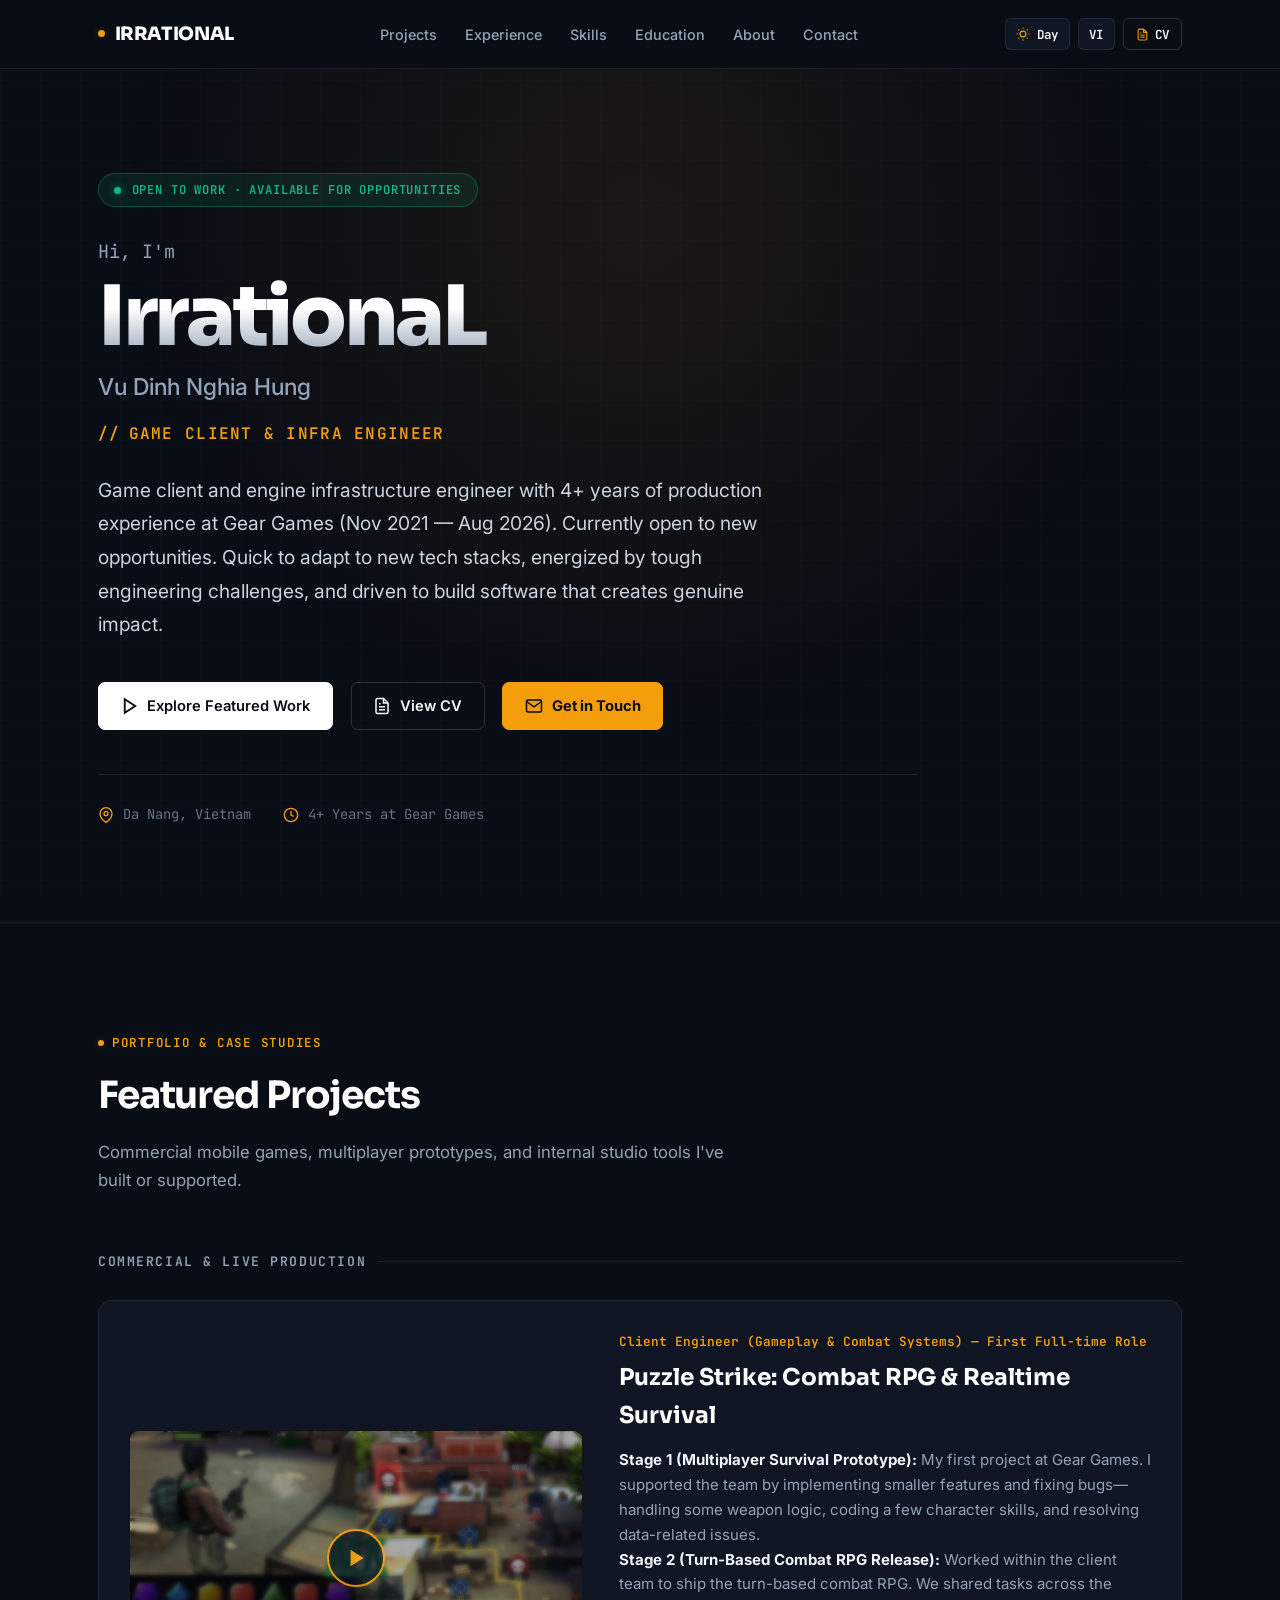
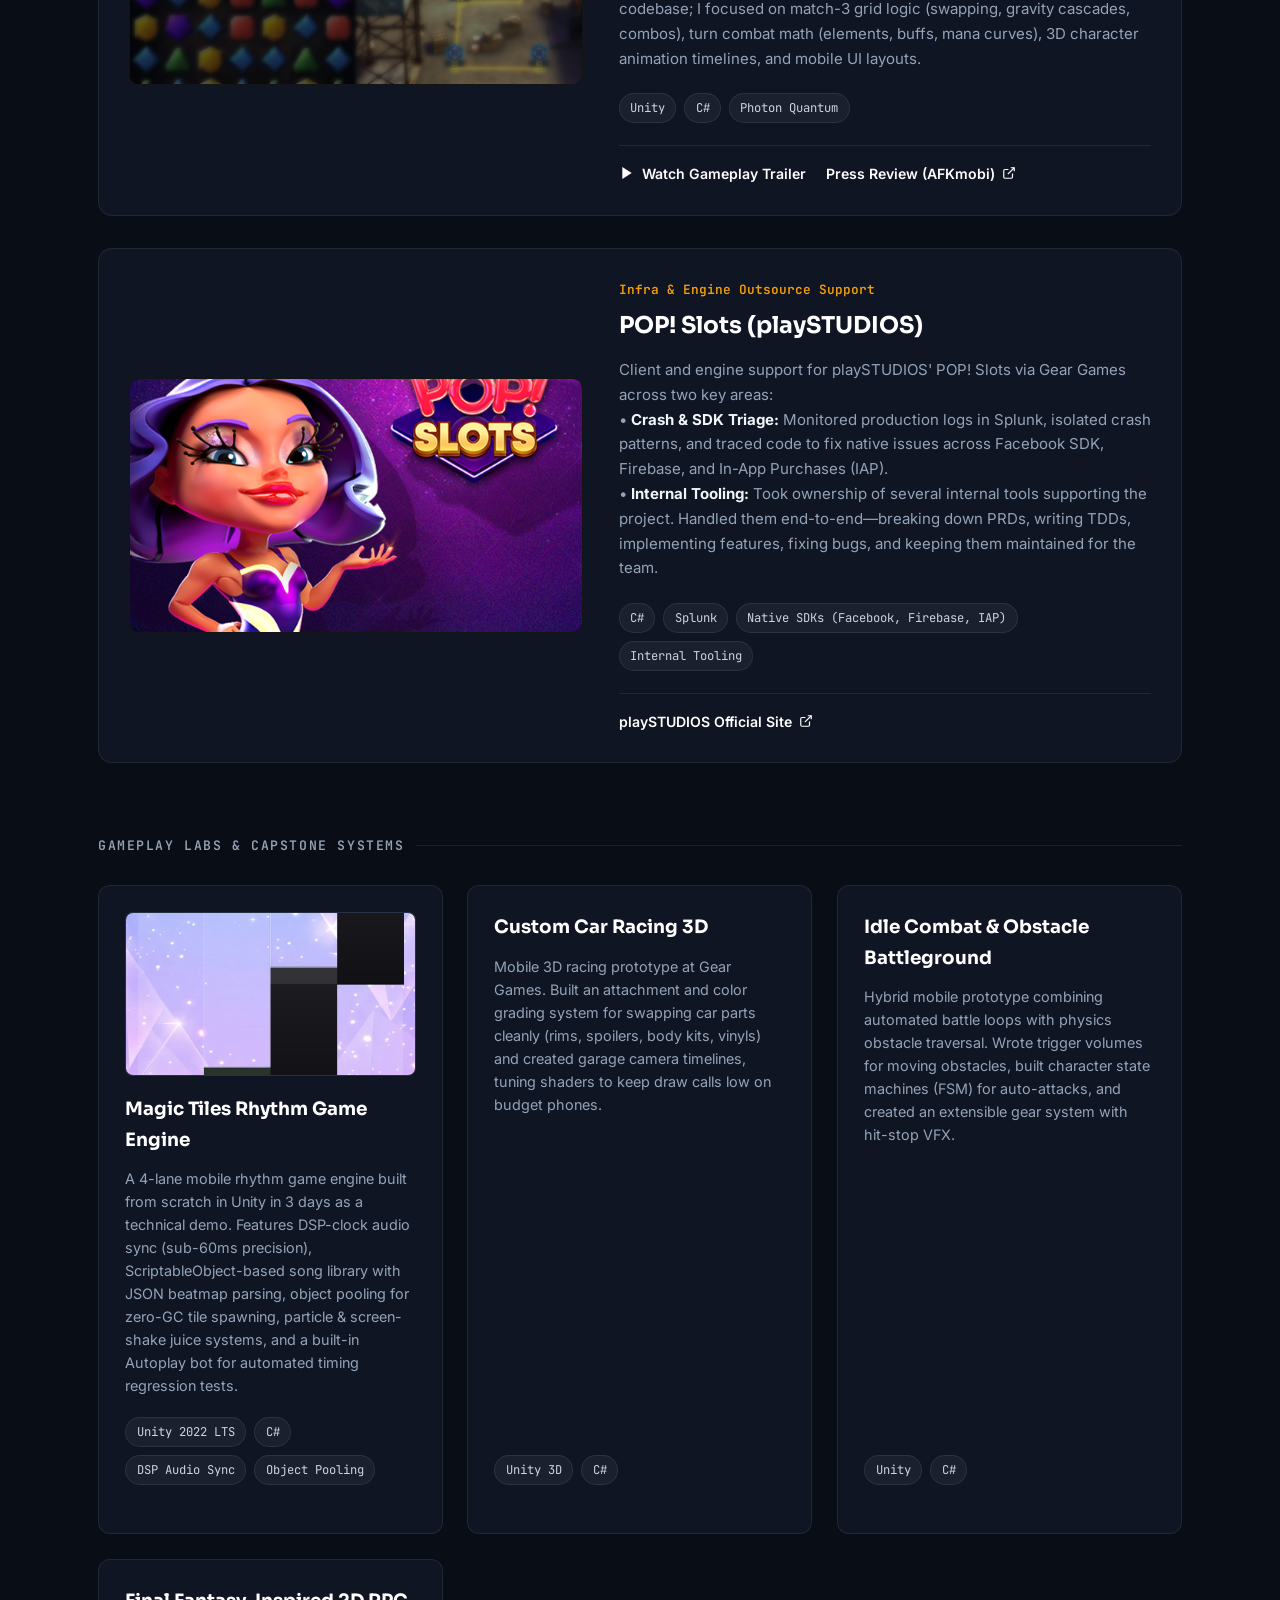
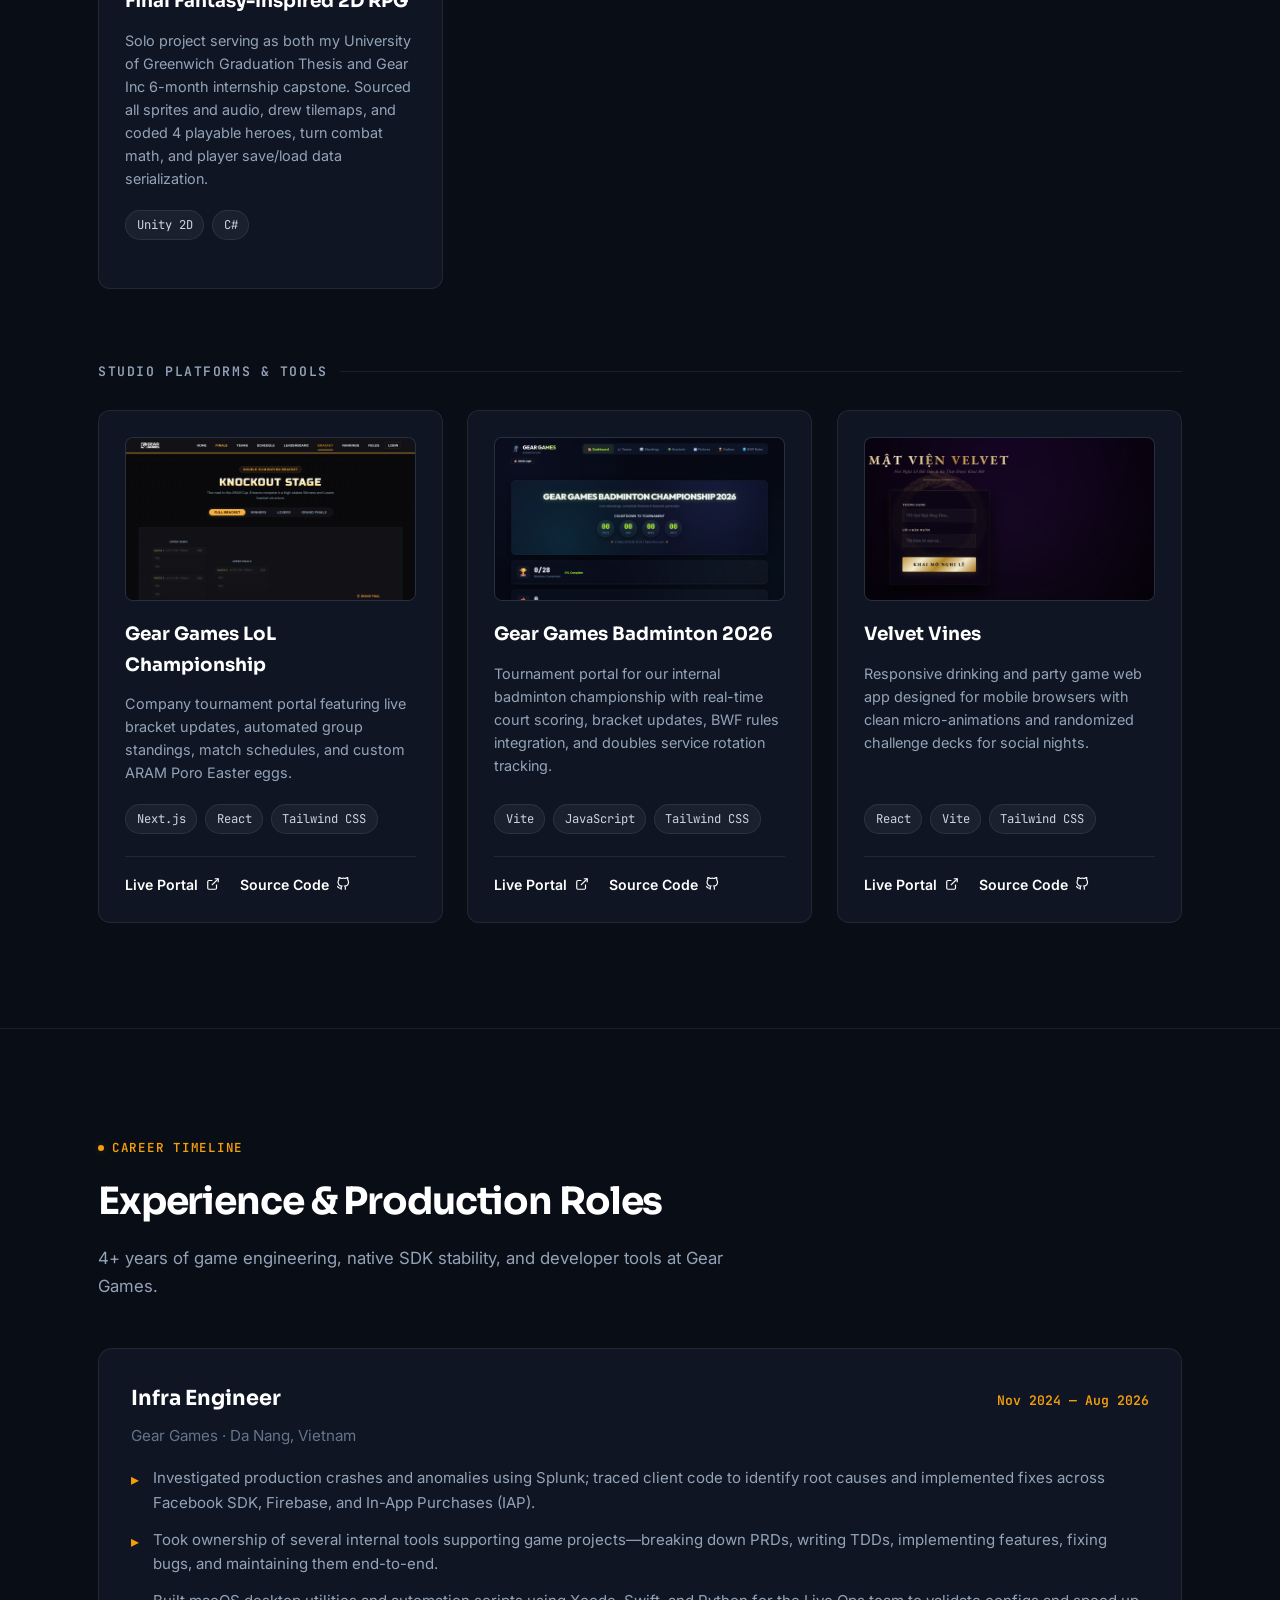
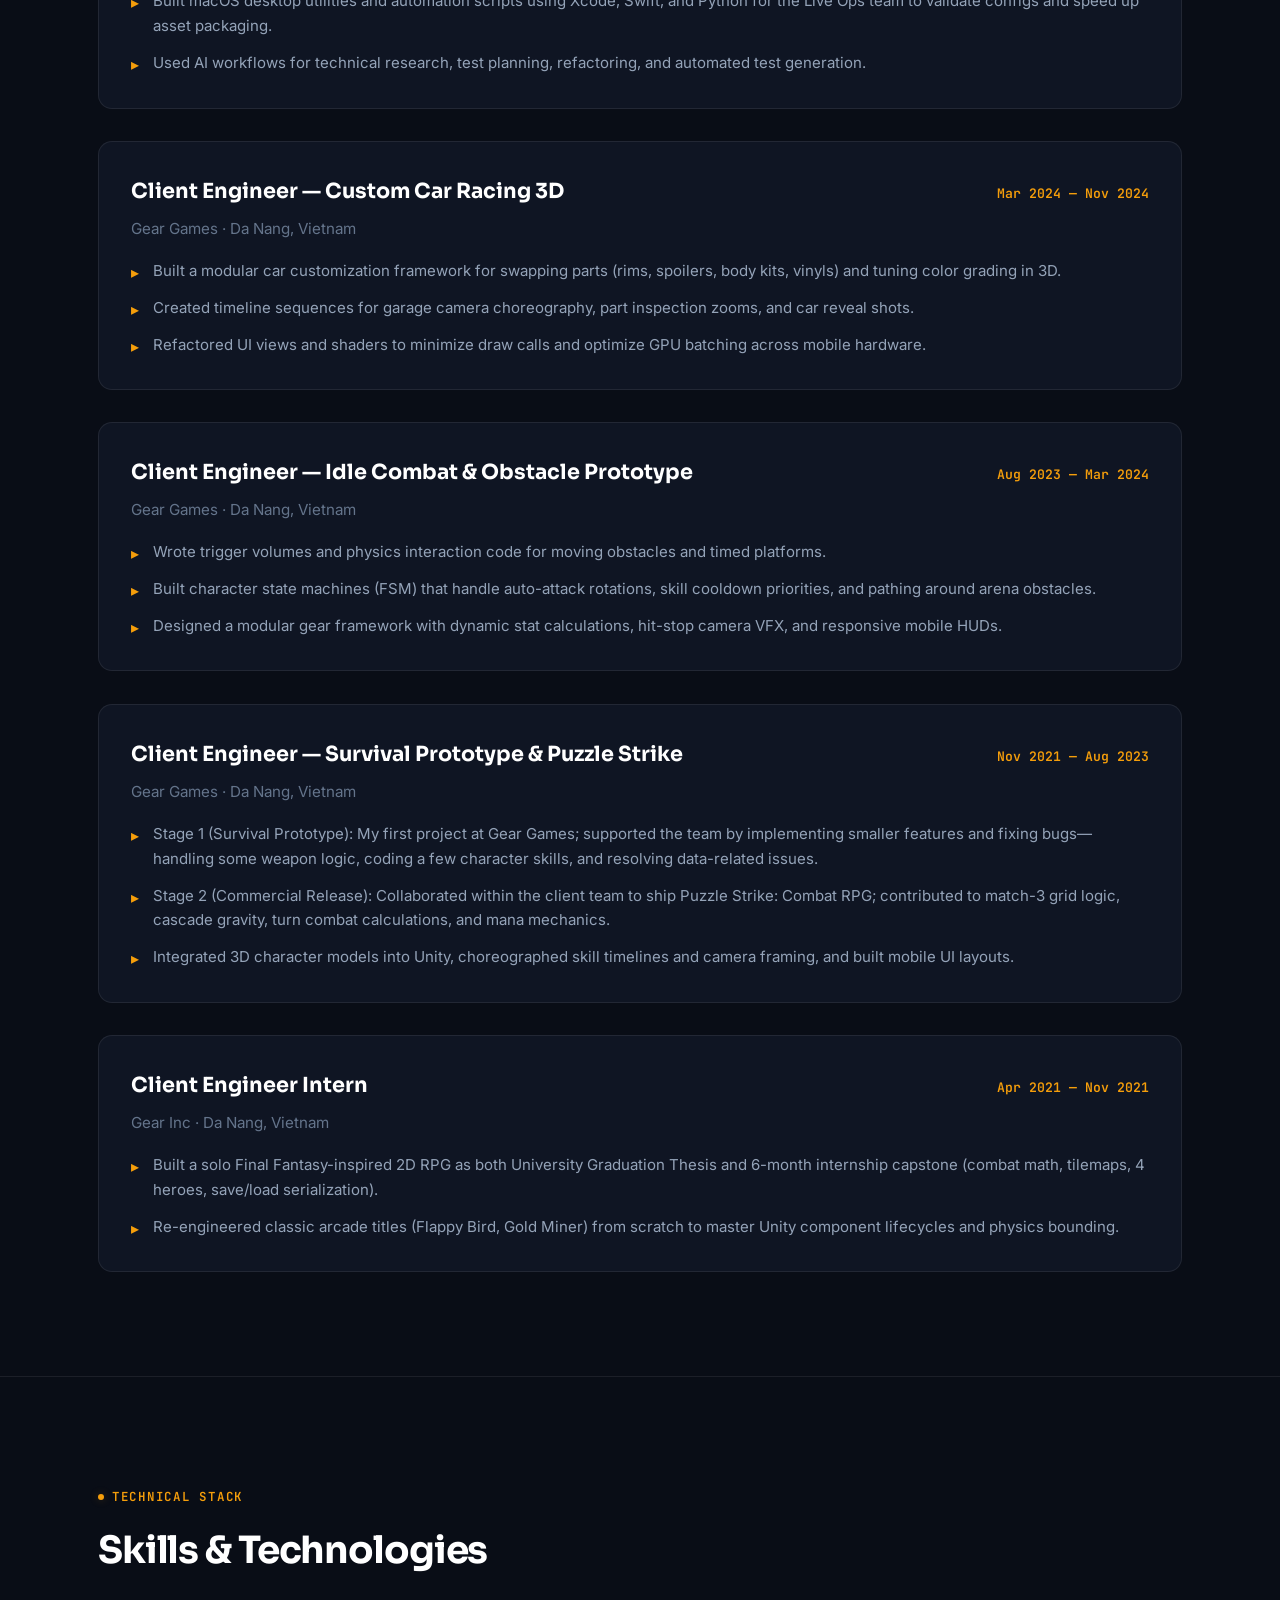
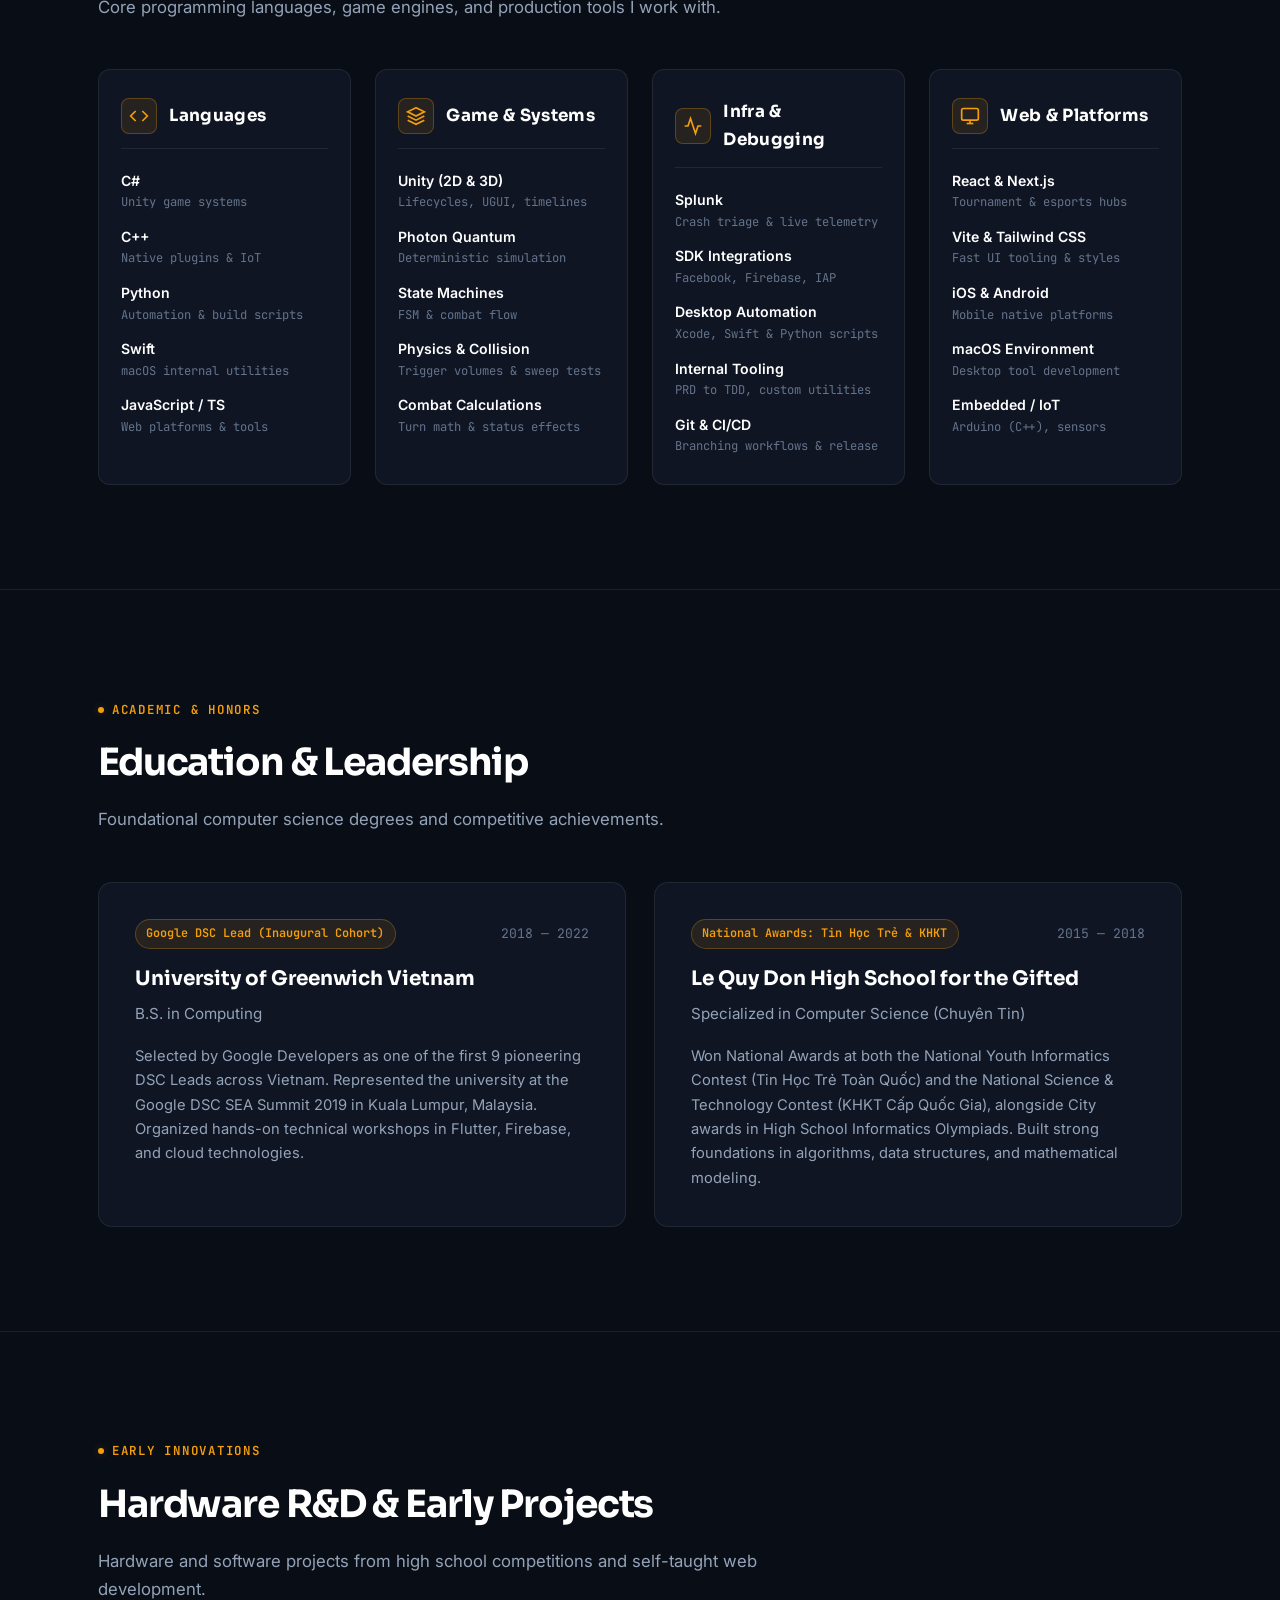
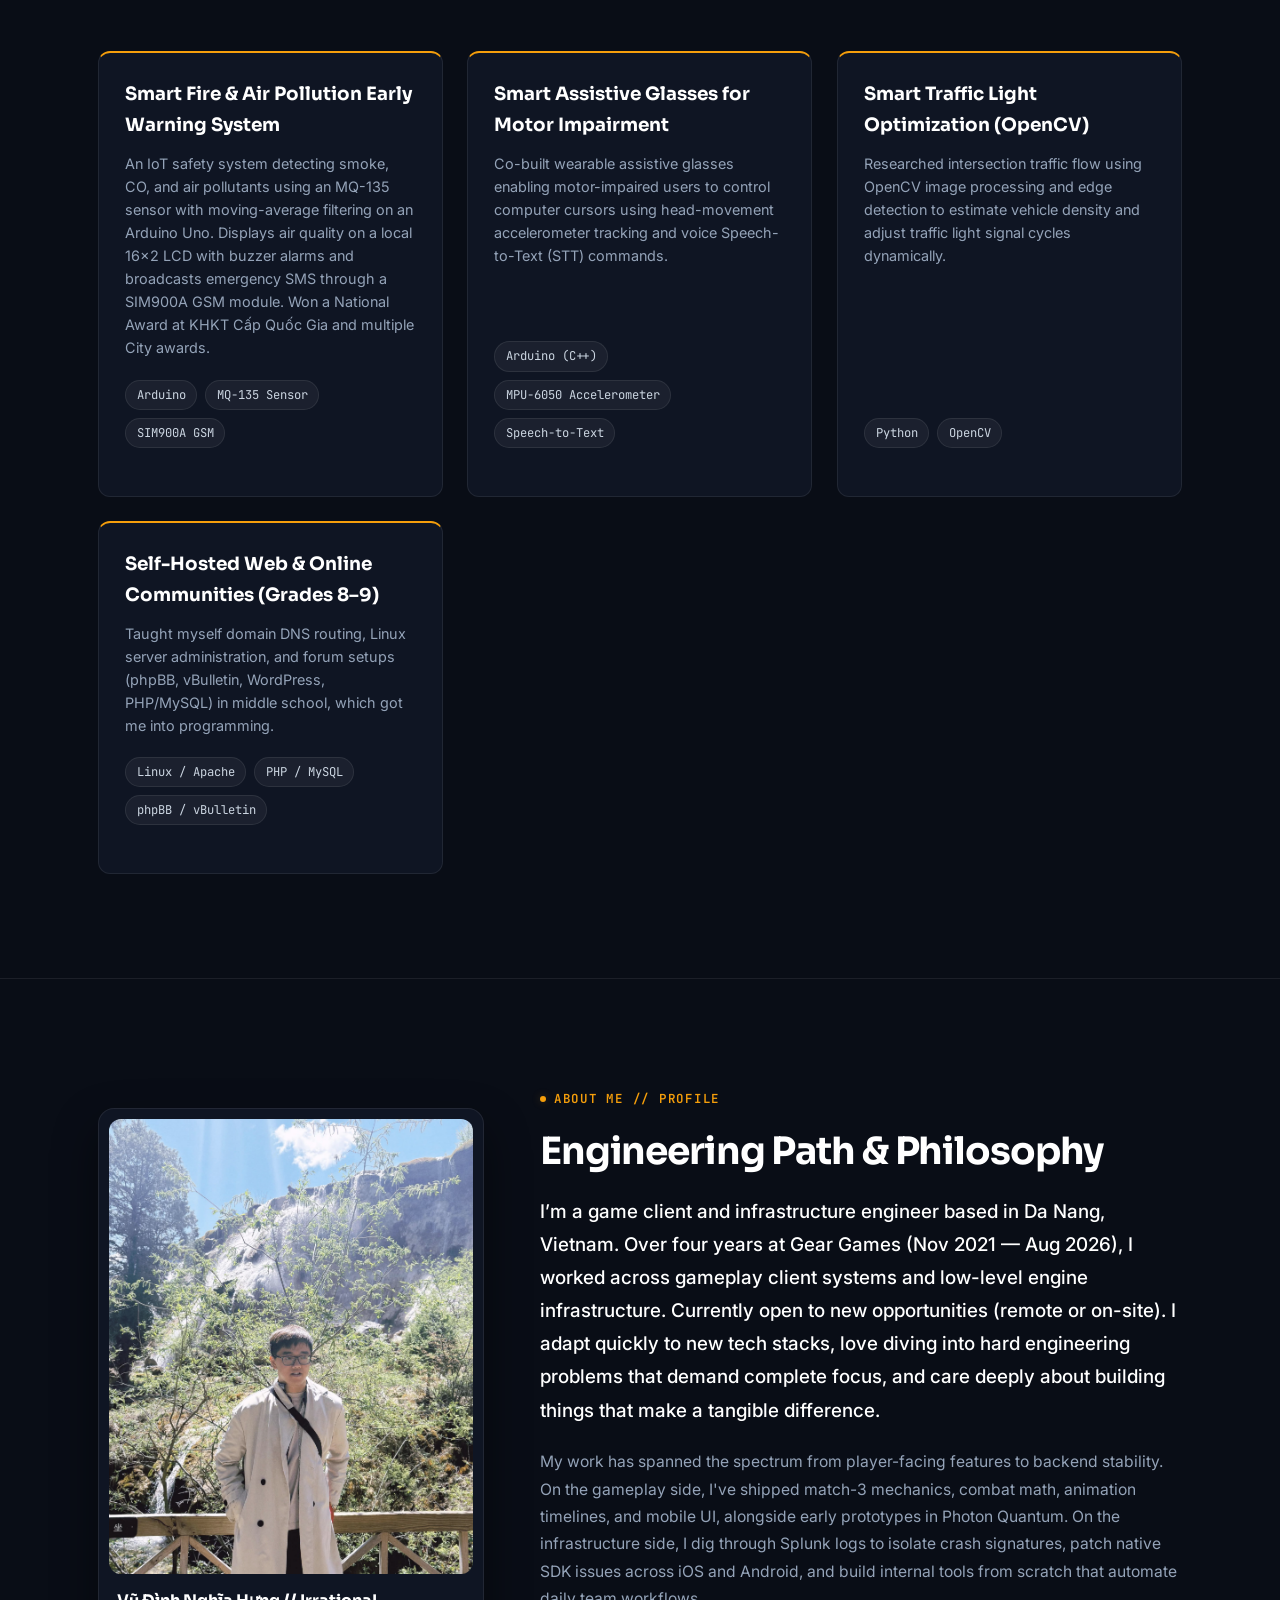
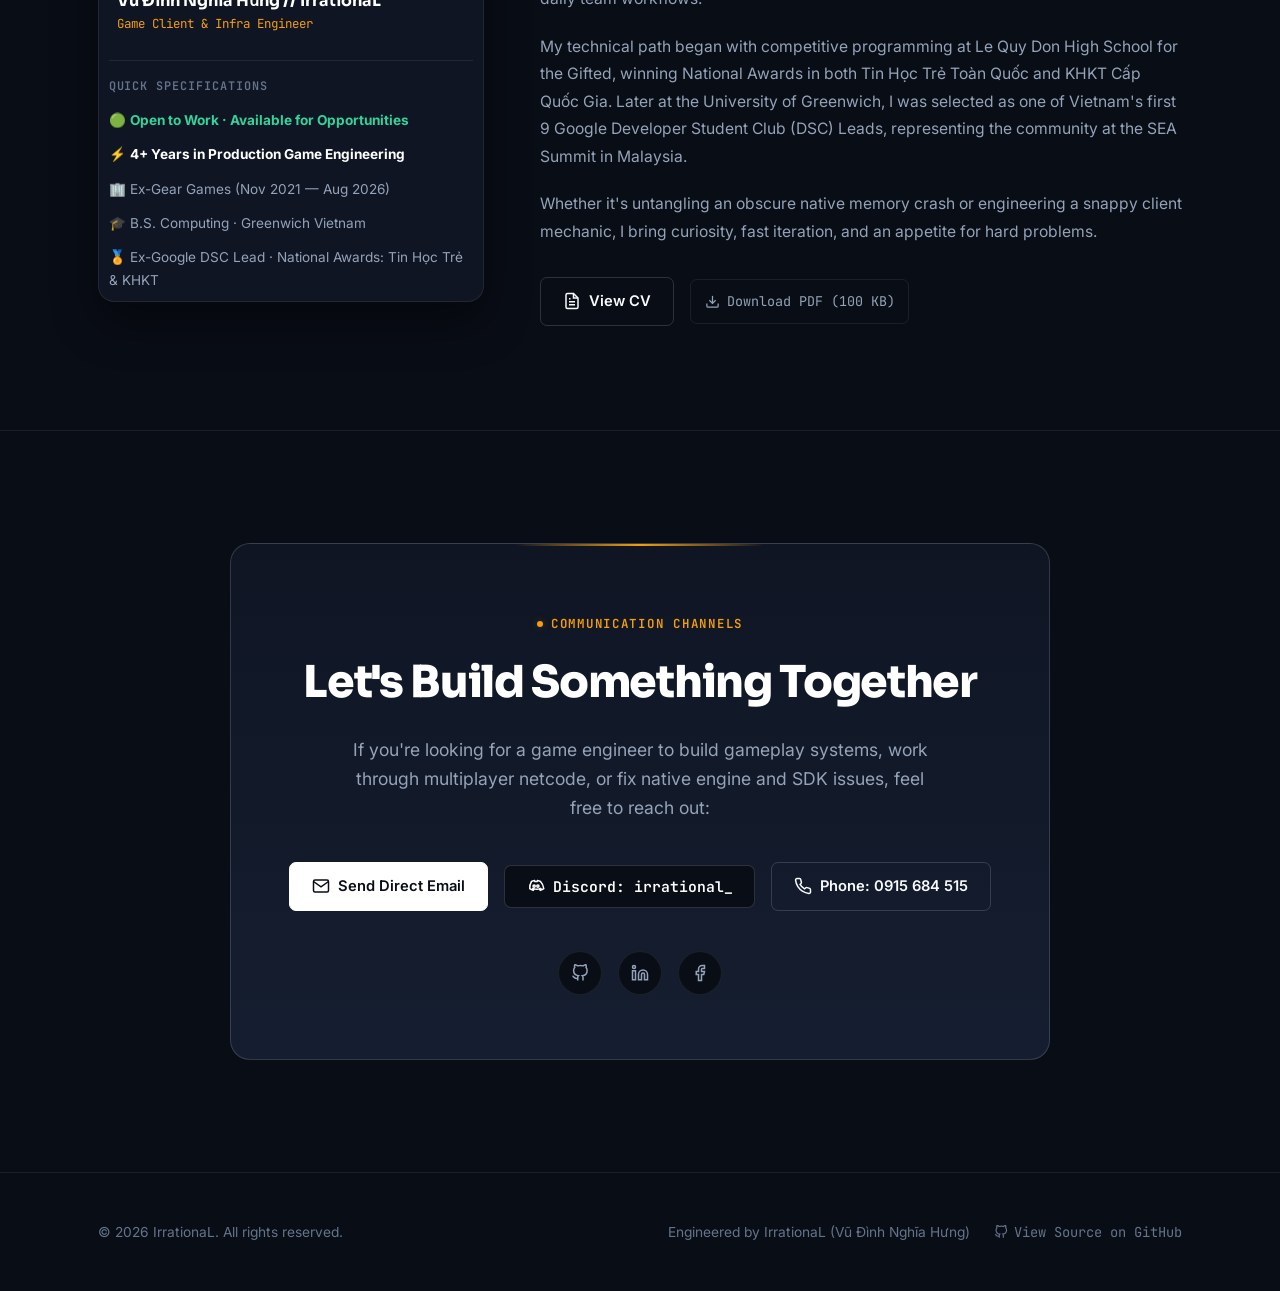
==== commit 26523e7b: "feat: add Magic Tiles Rhythm Game Engine to portfolio - Add project card with gameplay screenshot to" ====
--- a/index.html
+++ b/index.html
@@ -212,6 +212,23 @@
         </div>
 
         <div class="secondary-projects-grid">
+          <!-- Card: Magic Tiles Rhythm Game Engine -->
+          <div class="secondary-card reveal-on-scroll delay-1">
+            <div class="sec-card-media">
+              <img src="assets/projects/rhythm-game.png" alt="Magic Tiles Rhythm Game" class="sec-card-img" loading="lazy" />
+            </div>
+            <h4 class="sec-title" data-i18n="projects.p9Title">Magic Tiles Rhythm Game Engine</h4>
+            <p class="sec-desc" data-i18n="projects.p9Desc">
+              A 4-lane mobile rhythm game engine built from scratch in Unity in 3 days as a technical demo. Features DSP-clock audio sync (sub-60ms precision), ScriptableObject-based song library with JSON beatmap parsing, object pooling for zero-GC tile spawning, particle &amp; screen-shake juice systems, and a built-in Autoplay bot for automated timing regression tests.
+            </p>
+            <div class="tech-capsule-row">
+              <span class="tech-capsule">Unity 2022 LTS</span>
+              <span class="tech-capsule">C#</span>
+              <span class="tech-capsule">DSP Audio Sync</span>
+              <span class="tech-capsule">Object Pooling</span>
+            </div>
+          </div>
+
           <!-- Card 3: Custom Car Racing -->
           <div class="secondary-card reveal-on-scroll delay-1">
             <h4 class="sec-title" data-i18n="projects.p3Title">Custom Car Racing 3D</h4>
